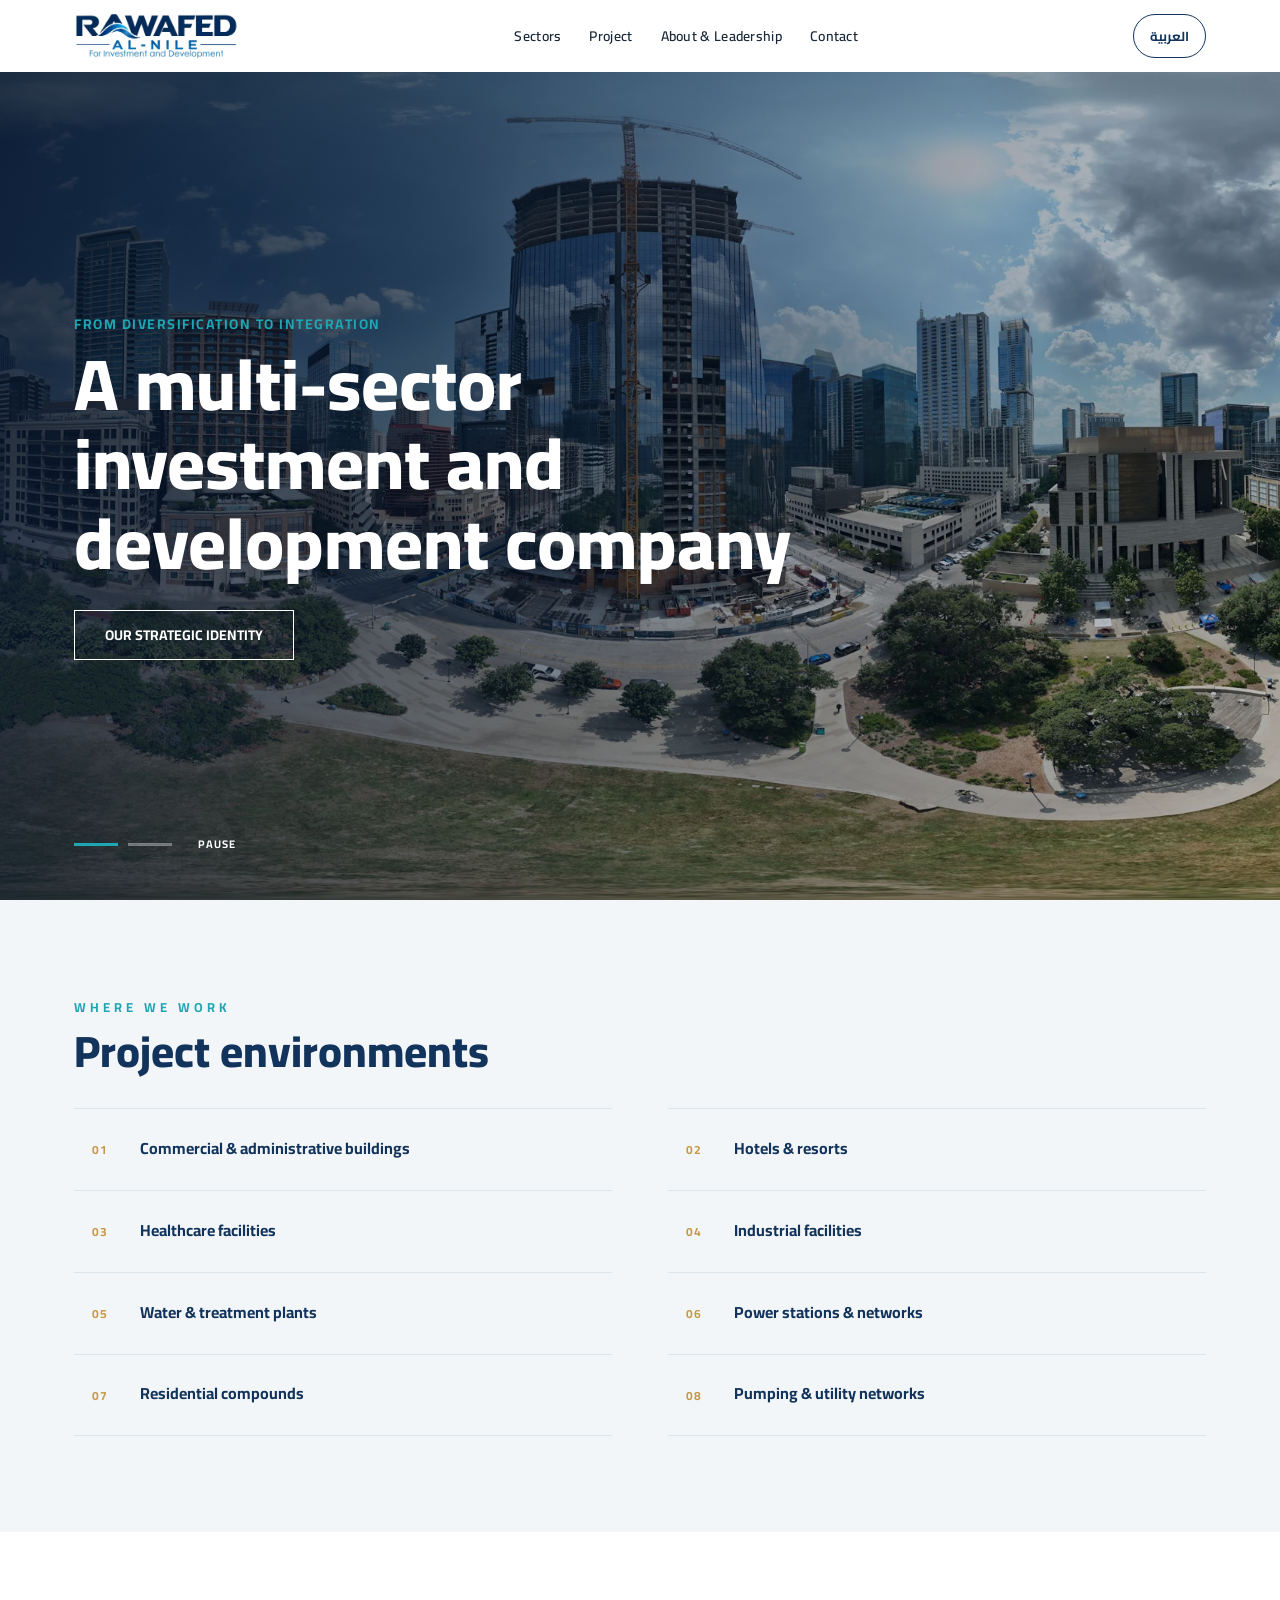
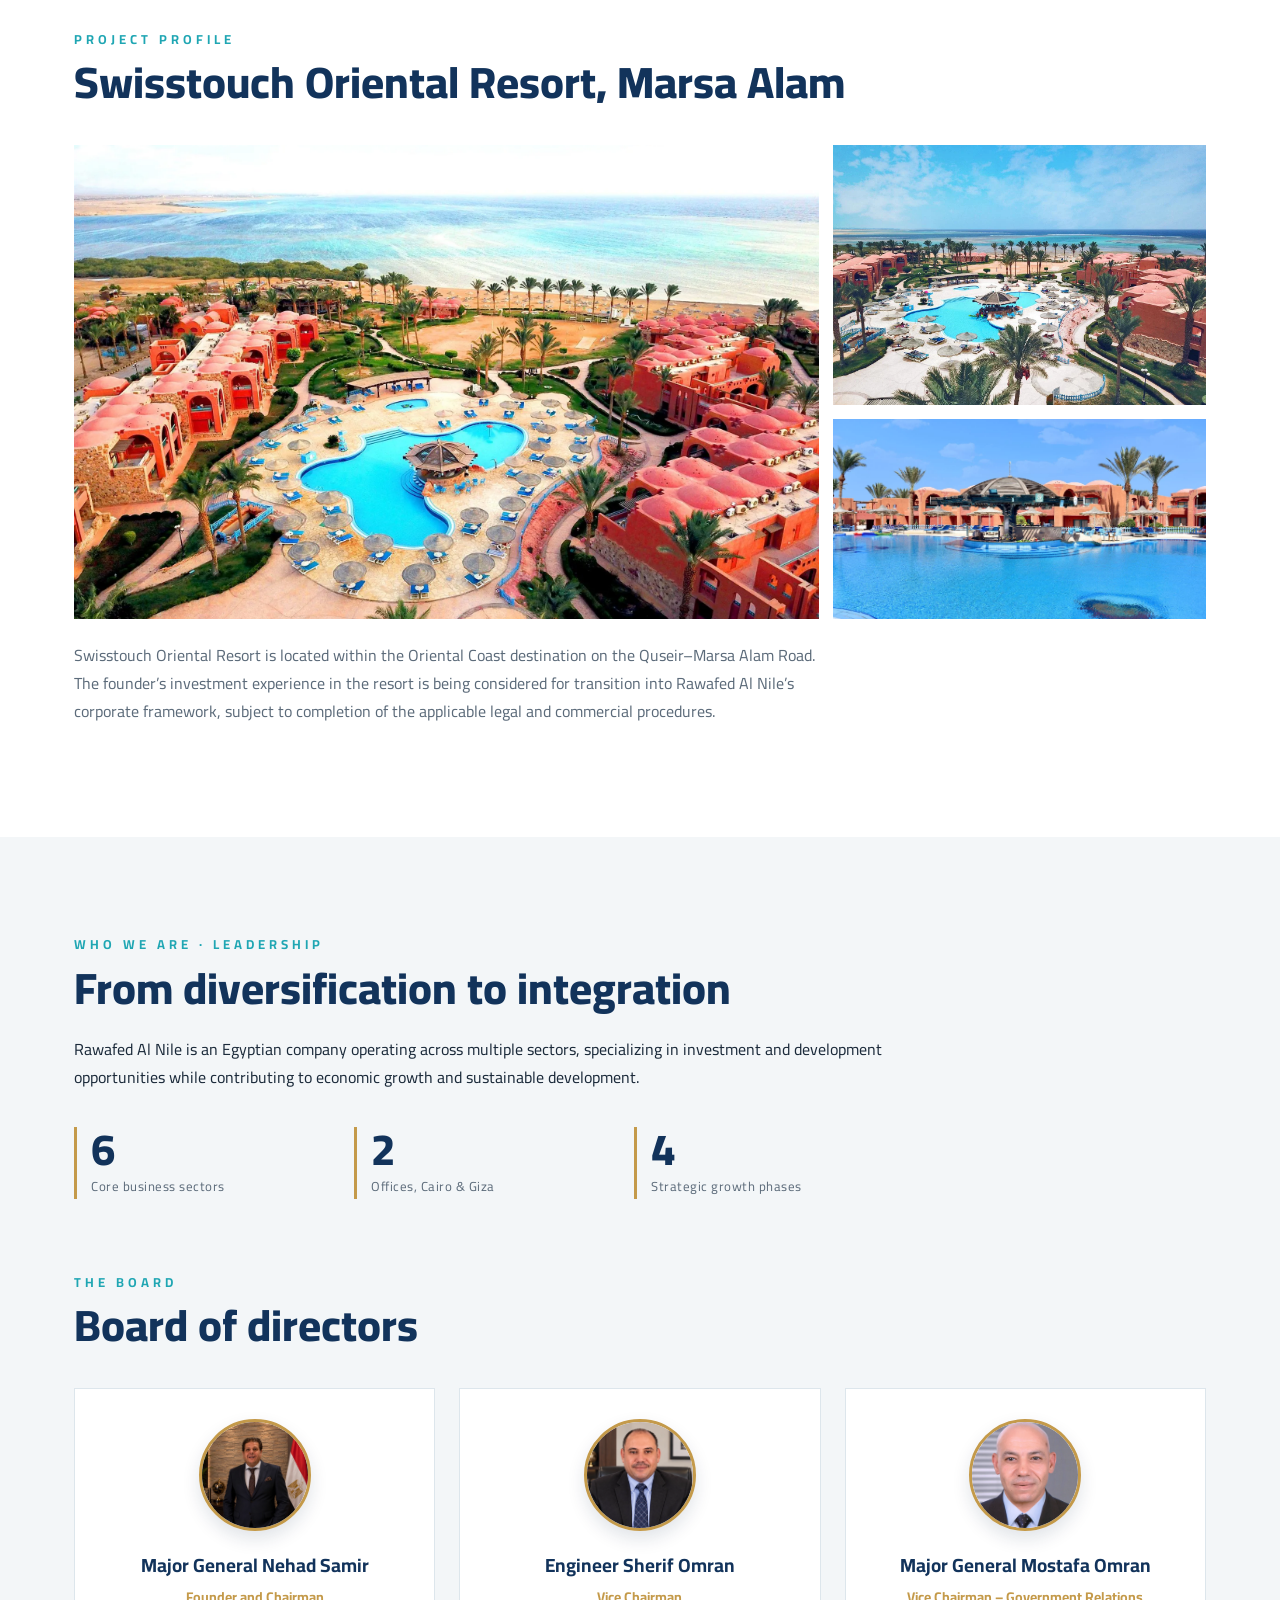
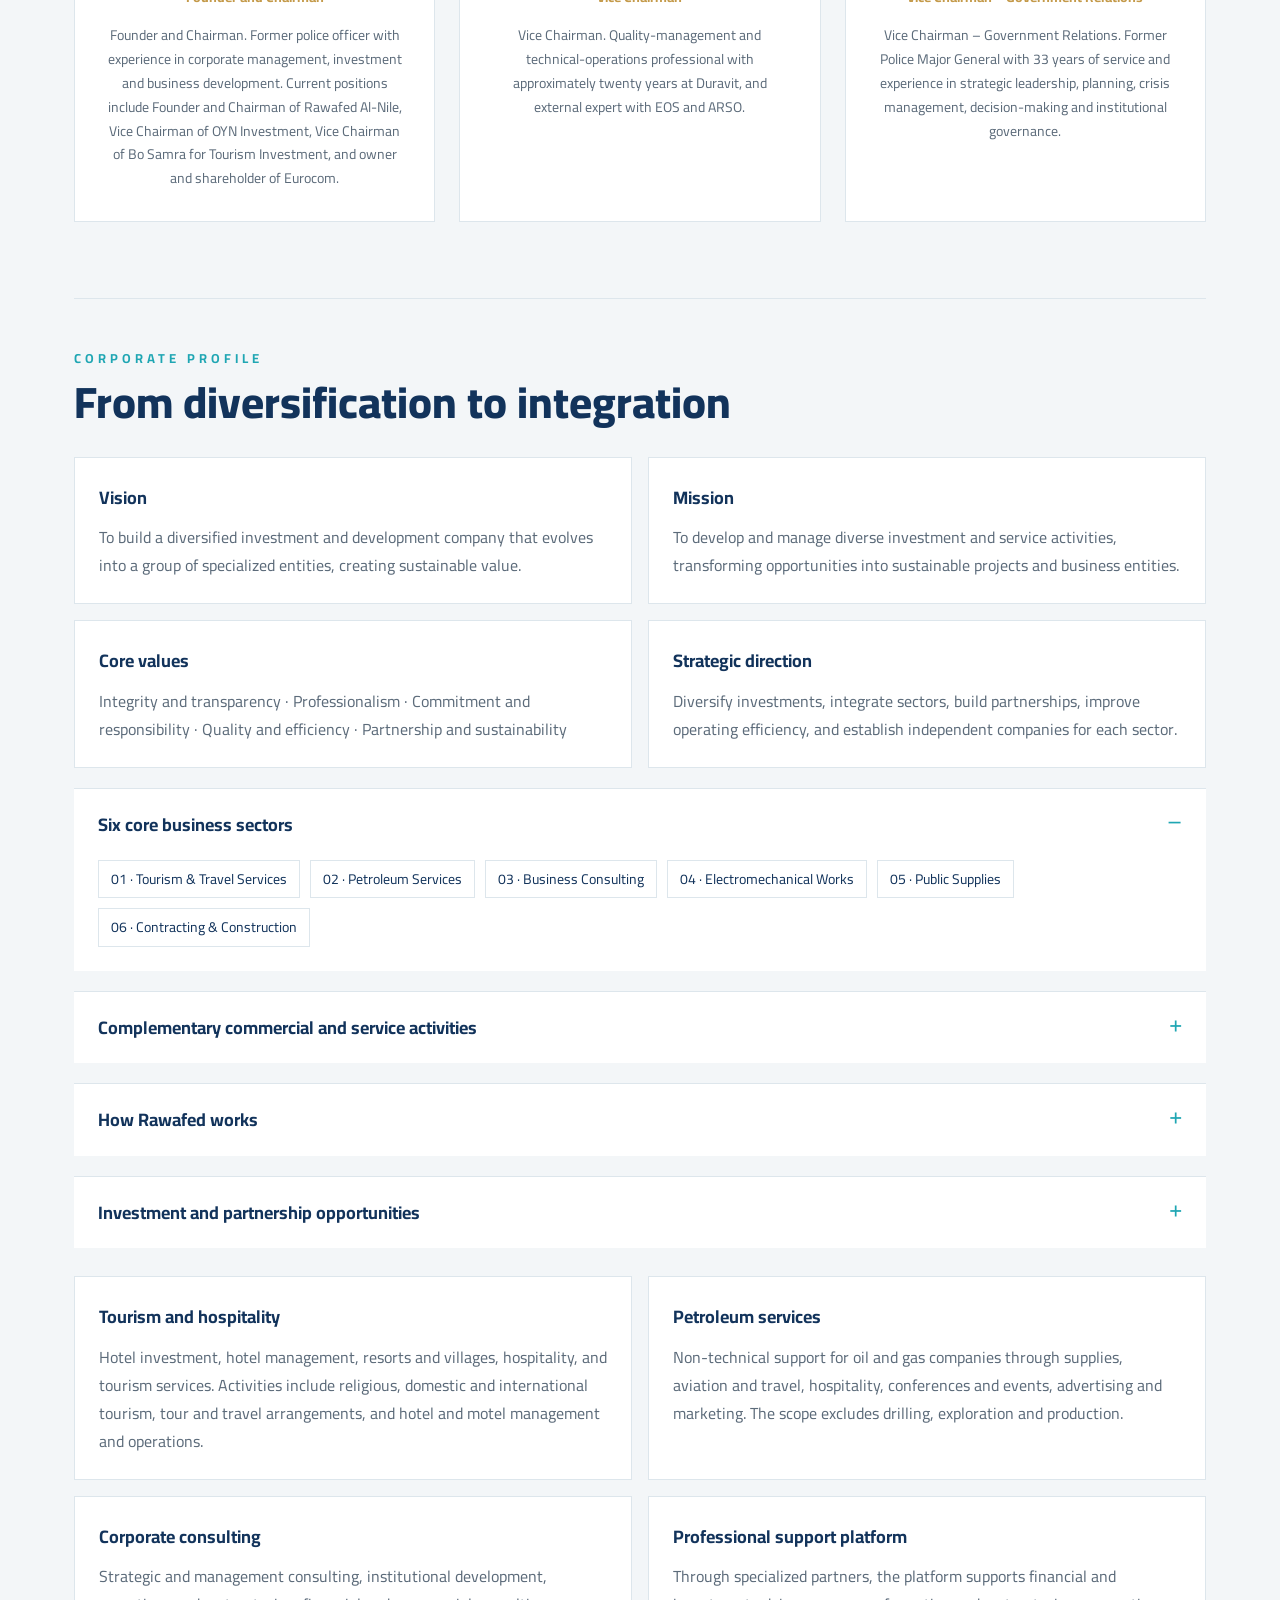
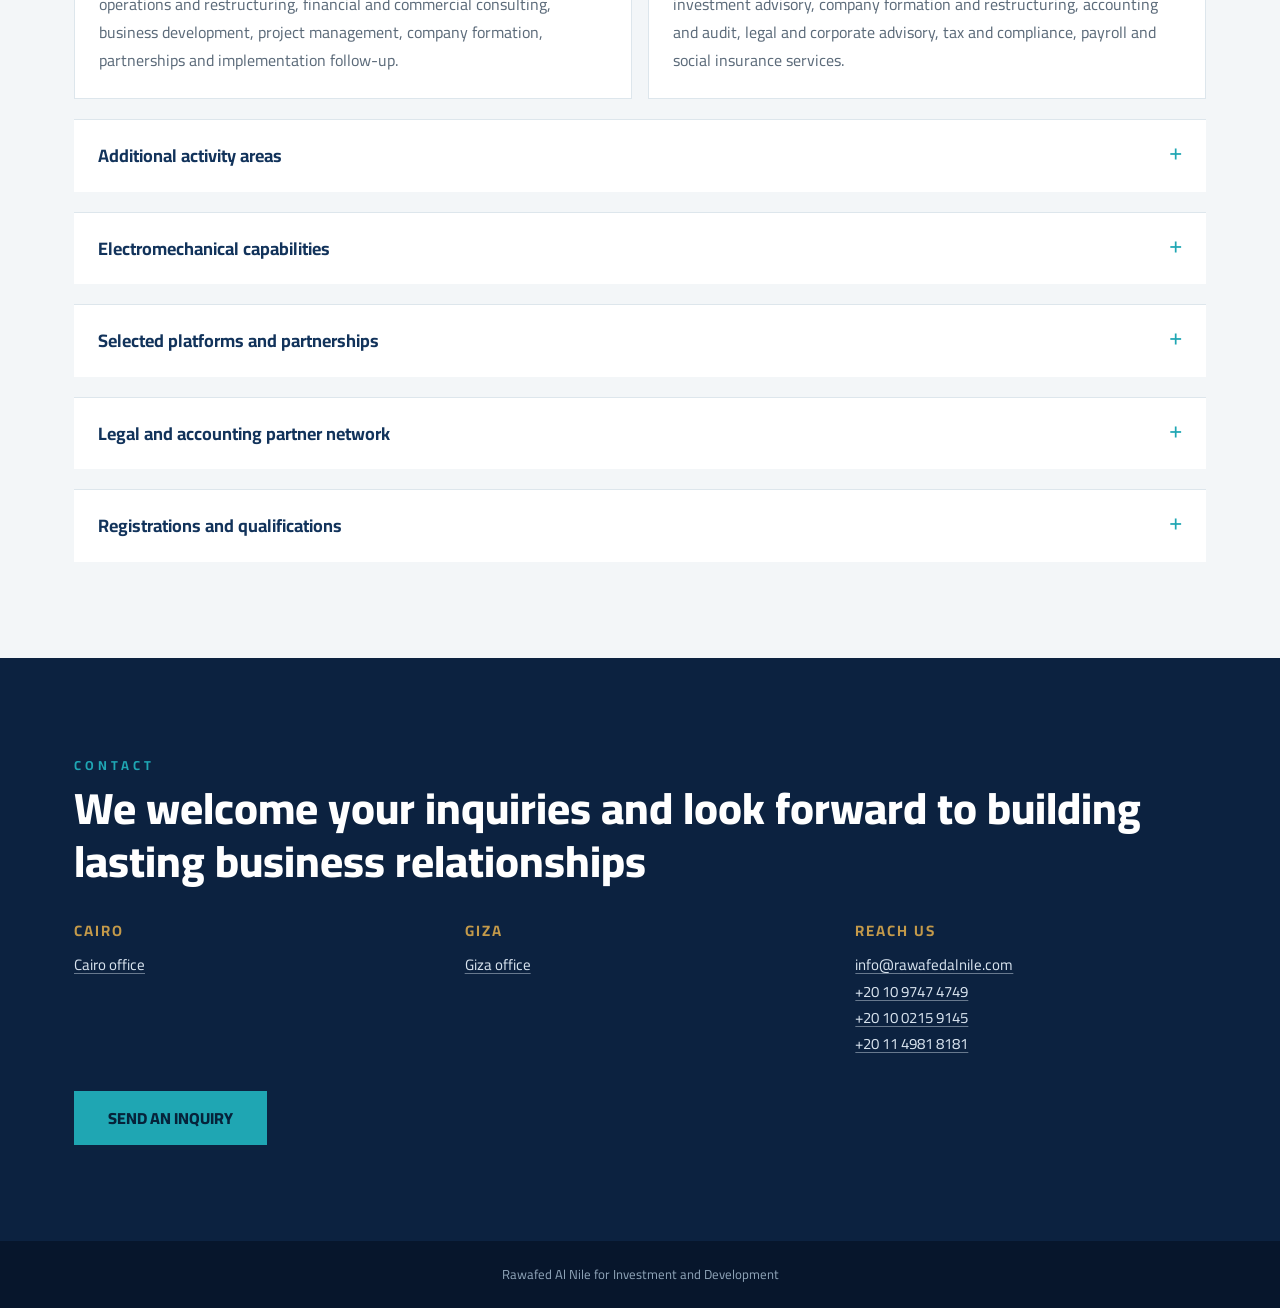
==== index.html @ 27c60788 "Expand company and leadership search aliases" ====
<!DOCTYPE html>
<html lang="en" dir="ltr">
    <head>
        <meta charset="utf-8">
        <meta name="viewport" content="width=device-width, initial-scale=1, viewport-fit=cover">
        <title>Rawafed Al Nile | روافد النيل</title>
        <link href="https://fonts.googleapis.com/css2?family=Cairo:wght@400;600;700;800&display=swap" rel="stylesheet">
        <meta name="description" content="Rawafed Al Nile for Investment and Development (روافد النيل للاستثمار والتنمية) is an Egyptian company working across tourism and travel services, petroleum services, business consulting, electromechanical works, public supplies, and contracting and construction.">
        <meta name="author" content="Rawafed Al Nile for Investment and Development">
        <meta name="keywords" content="Rawafed, Rawafid, Rawafed Al Nile, Rawafed Al-Nile, Rawafid Al Nile, Rawafed El Nile, Rawafid El Nile, Rawafedalnile, investment, development, Egypt investment, Egypt development, روافد, روافد النيل, استثمار, تطوير, استثمار وتطوير, الاستثمار والتنمية, Nehad Samir, Nihad Samir, Sherif Omran, Mostafa Omran, Mustafa Omran, نهاد سمير, نيهاد سمير, شريف عمران, مصطفى عمران, مصطفي عمران">
        <meta name="robots" content="index,follow">
        <meta name="theme-color" content="#12335b">
        <link rel="canonical" href="https://rawafedalnile.com/">
        <link rel="image_src" href="https://rawafedalnile.com/assets/rawafed-link-preview.png">
        <meta property="og:type" content="website">
        <meta property="og:site_name" content="Rawafed Al Nile">
        <meta property="og:title" content="Rawafed Al Nile for Investment and Development | روافد النيل">
        <meta property="og:description" content="Egyptian investment and development company working across tourism, petroleum services, consulting, electromechanical works, public supplies, and construction.">
        <meta property="og:url" content="https://rawafedalnile.com/">
        <meta property="og:image" content="https://rawafedalnile.com/assets/rawafed-link-preview.png">
        <meta property="og:image:url" content="https://rawafedalnile.com/assets/rawafed-link-preview.png">
        <meta property="og:image:secure_url" content="https://rawafedalnile.com/assets/rawafed-link-preview.png">
        <meta property="og:image:type" content="image/png">
        <meta property="og:image:width" content="1200">
        <meta property="og:image:height" content="630">
        <meta property="og:image:alt" content="Rawafed Al Nile for Investment and Development logo">
        <meta property="og:locale" content="en_US">
        <meta property="og:locale:alternate" content="ar_EG">
        <meta name="twitter:card" content="summary_large_image">
        <meta name="twitter:title" content="Rawafed Al Nile for Investment and Development | روافد النيل">
        <meta name="twitter:description" content="Egyptian investment and development company working across tourism, petroleum services, consulting, electromechanical works, public supplies, and construction.">
        <meta name="twitter:image" content="https://rawafedalnile.com/assets/rawafed-link-preview.png">
        <meta name="twitter:image:alt" content="Rawafed Al Nile for Investment and Development logo">
        <script type="application/ld+json">
        {
          "@context": "https://schema.org",
          "@graph": [
          {
          "@type": "Corporation",
          "@id": "https://rawafedalnile.com/#organization",
          "name": "Rawafed Al Nile for Investment and Development",
          "alternateName": ["Rawafed", "Rawafid", "Rawafed Al Nile", "Rawafed Al-Nile", "Rawafid Al Nile", "Rawafed El Nile", "Rawafid El Nile", "Rawafedalnile", "Investment and Development", "روافد", "روافد النيل", "روافد النيل للاستثمار والتنمية", "استثمار وتطوير", "الاستثمار والتنمية"],
          "description": "Egyptian investment and development company working across tourism and travel services, petroleum services, business consulting, electromechanical works, public supplies, and contracting and construction.",
          "url": "https://rawafedalnile.com/",
          "logo": "https://rawafedalnile.com/assets/rawafed-logo.webp",
          "image": "https://rawafedalnile.com/assets/rawafed-logo.webp",
          "knowsAbout": ["Tourism and travel services", "Petroleum services", "Business consulting", "Electromechanical works", "Public supplies", "Contracting and construction"],
          "founder": {"@id": "https://rawafedalnile.com/#nehad-samir"},
          "member": [
            {"@id": "https://rawafedalnile.com/#nehad-samir"},
            {"@id": "https://rawafedalnile.com/#sherif-omran"},
            {"@id": "https://rawafedalnile.com/#mostafa-omran"}
          ],
          "email": "info@rawafedalnile.com",
          "telephone": ["+20 10 9747 4749", "+20 10 0215 9145", "+20 11 4981 8181"],
          "address": {
            "@type": "PostalAddress",
            "streetAddress": "26 Abdullah bin Taher, Zone 6, Nasr City",
            "addressLocality": "Cairo",
            "addressCountry": "EG"
          },
          "areaServed": {"@type": "Country", "name": "Egypt"}
          },
          {
            "@type": "WebSite",
            "@id": "https://rawafedalnile.com/#website",
            "url": "https://rawafedalnile.com/",
            "name": "Rawafed Al Nile for Investment and Development",
            "alternateName": "روافد النيل للاستثمار والتنمية",
            "publisher": {"@id": "https://rawafedalnile.com/#organization"},
            "inLanguage": ["en", "ar"]
          },
          {
            "@type": "Person",
            "@id": "https://rawafedalnile.com/#nehad-samir",
            "name": "Major General Nehad Samir",
            "alternateName": ["Nehad Samir", "Nihad Samir", "اللواء نهاد سمير", "اللواء نيهاد", "اللواء نيهاد سمير", "نهاد سمير", "نيهاد سمير"],
            "jobTitle": "Founder and Chairman",
            "worksFor": {"@id": "https://rawafedalnile.com/#organization"},
            "image": "https://rawafedalnile.com/assets/board-nehad.webp"
          },
          {
            "@type": "Person",
            "@id": "https://rawafedalnile.com/#sherif-omran",
            "name": "Engineer Sherif Omran",
            "alternateName": ["Sherif Omran", "المهندس شريف", "المهندس شريف عمران", "شريف عمران", "المهنس شريف"],
            "jobTitle": "Vice Chairman",
            "worksFor": {"@id": "https://rawafedalnile.com/#organization"},
            "image": "https://rawafedalnile.com/assets/board-sherif.webp"
          },
          {
            "@type": "Person",
            "@id": "https://rawafedalnile.com/#mostafa-omran",
            "name": "Major General Mostafa Omran",
            "alternateName": ["Mostafa Omran", "Mustafa Omran", "اللواء مصطفى", "اللواء مصطفى عمران", "اللواء مصطفي", "اللواء مصطفي عمران", "مصطفى عمران", "مصطفي عمران"],
            "jobTitle": "Vice Chairman – Government Relations",
            "worksFor": {"@id": "https://rawafedalnile.com/#organization"},
            "image": "https://rawafedalnile.com/assets/board-mostafa.webp"
          }
          ]
        }
        </script>
        
        <link rel="stylesheet" href="css/styles.css">
    </head>
    <body>
        <a class="skip-link" href="#main-content">
            <span class="en">Skip to content</span><span class="ar">انتقل إلى المحتوى</span>
        </a>
        <header id="h">
            <div class="wrap nav">
                <a href="#top" aria-label="Rawafed Al Nile home">
                    <img src="assets/rawafed-logo.webp" alt="Rawafed Al Nile">
                </a>
            <nav id="site-nav" aria-label="Primary navigation">
            <a href="#sectors"><span class="en">Sectors</span>
                <span class="ar">القطاعات</span></a>
                <a href="#project">
                    <span class="en">Project</span><span class="ar">المشروع</span></a><a href="#leadership"><span class="en">About &amp; Leadership</span><span class="ar">من نحن والقيادة</span></a><a href="#contact"><span class="en">Contact</span><span class="ar">تواصل</span></a></nav>
<button class="menu" id="menu" type="button" aria-controls="site-nav" aria-expanded="false">
    
    <span class="en">Menu</span><span class="ar">قائمة</span></button>
<button class="lang" id="lang" type="button">العربية</button>
</div>
</header>

<main id="main-content">
<div class="hero" id="top">
<div class="sl on hero-photo"><div class="wrap"><div class="k"><span class="en">FROM DIVERSIFICATION TO INTEGRATION</span><span class="ar">من التنوع إلى التكامل</span></div><h1><span class="en">A multi-sector investment and development company</span><span class="ar">شركة متعددة القطاعات للاستثمار والتنمية</span></h1><a class="go" href="#leadership"><span class="en">OUR STRATEGIC IDENTITY</span><span class="ar">هويتنا الاستراتيجية</span></a></div></div>
<div class="sl hero-aerial"><div class="wrap"><div class="k"><span class="en">INVESTMENT &amp; PARTNERSHIPS</span><span class="ar">الاستثمار والشراكات</span></div><h2><span class="en">Building value through investment and partnerships</span><span class="ar">نبني القيمة من خلال الاستثمار والشراكات</span></h2><a class="go" href="#sectors"><span class="en">VIEW OUR SECTORS</span><span class="ar">استعرض قطاعاتنا</span></a></div></div>
<div class="dots"><div class="wrap"><button class="on" type="button" aria-label="Show first hero slide"></button><button type="button" aria-label="Show second hero slide"></button><button class="carousel-toggle" type="button" aria-pressed="false"><span class="en">Pause</span><span class="ar">إيقاف مؤقت</span></button></div></div></div>

<section id="sectors" class="alt"><div class="wrap">
<div class="eye"><span class="en">WHERE WE WORK</span><span class="ar">مجالات عملنا</span></div>
<h2><span class="en">Project environments</span><span class="ar">بيئات المشروعات</span></h2>
<div class="tiles">
<div class="t"><span data-sector="01"><span class="en">Commercial &amp; administrative buildings</span><span class="ar">المباني الإدارية والتجارية</span></span></div>
<div class="t"><span data-sector="02"><span class="en">Hotels &amp; resorts</span><span class="ar">الفنادق والمنتجعات</span></span></div>
<div class="t"><span data-sector="03"><span class="en">Healthcare facilities</span><span class="ar">المنشآت الصحية</span></span></div>
<div class="t"><span data-sector="04"><span class="en">Industrial facilities</span><span class="ar">المنشآت الصناعية</span></span></div>
<div class="t"><span data-sector="05"><span class="en">Water &amp; treatment plants</span><span class="ar">محطات المياه والمعالجة</span></span></div>
<div class="t"><span data-sector="06"><span class="en">Power stations &amp; networks</span><span class="ar">محطات وشبكات الكهرباء</span></span></div>
<div class="t"><span data-sector="07"><span class="en">Residential compounds</span><span class="ar">المجمعات السكنية</span></span></div>
<div class="t"><span data-sector="08"><span class="en">Pumping &amp; utility networks</span><span class="ar">شبكات الضخ والمرافق</span></span></div></div>
</div></section>

<section id="project"><div class="wrap">
<div class="eye"><span class="en">PROJECT PROFILE</span><span class="ar">ملف مشروع</span></div>
<h2><span class="en">Swisstouch Oriental Resort, Marsa Alam</span><span class="ar">منتجع سويس تاتش أورينتال، مرسى علم</span></h2>
<div class="feat"><div class="a"><img src="assets/swisstouch/swisstouch-aerial.webp" alt="Aerial view of Swisstouch Oriental Resort with pools, gardens and Red Sea coastline" loading="lazy" decoding="async"></div><div><img src="assets/swisstouch/swisstouch-pool.webp" alt="Pool area at Swisstouch Oriental Resort surrounded by palms and resort buildings" loading="lazy" decoding="async"></div><div><img src="assets/swisstouch/swisstouch-clean.webp" alt="Swisstouch Oriental Resort pool and oriental-style buildings" loading="lazy" decoding="async"></div></div>
<p class="cap"><span class="en">Swisstouch Oriental Resort is located within the Oriental Coast destination on the Quseir–Marsa Alam Road. The founder’s investment experience in the resort is being considered for transition into Rawafed Al Nile’s corporate framework, subject to completion of the applicable legal and commercial procedures.</span><span class="ar">يقع منتجع سويس تاتش أورينتال ضمن وجهة أورينتال كوست على طريق القصير – مرسى علم. ويجري النظر في نقل خبرة المؤسس الاستثمارية في المنتجع إلى الإطار المؤسسي لروافد النيل، مع استكمال الإجراءات القانونية والتجارية المعمول بها.</span></p></div></section>

<section id="leadership" class="alt"><div class="wrap">
<div class="leadership-intro"><div class="eye"><span class="en">WHO WE ARE · LEADERSHIP</span><span class="ar">من نحن · القيادة</span></div>
<h2><span class="en">From diversification to integration</span><span class="ar">من التنوع إلى التكامل</span></h2>
<p><span class="en">Rawafed Al Nile is an Egyptian company operating across multiple sectors, specializing in investment and development opportunities while contributing to economic growth and sustainable development.</span><span class="ar">روافد النيل شركة مصرية تعمل في قطاعات متعددة وتتخصص في فرص الاستثمار والتنمية، مع الإسهام في النمو الاقتصادي والتنمية المستدامة.</span></p>
<div class="stats"><div><b>6</b><span class="en">Core business sectors</span><span class="ar">قطاعات أعمال أساسية</span></div><div><b>2</b><span class="en">Offices, Cairo &amp; Giza</span><span class="ar">مكتبان: القاهرة والجيزة</span></div><div><b>4</b><span class="en">Strategic growth phases</span><span class="ar">مراحل نمو استراتيجية</span></div></div></div>
<div class="leadership-board"><div class="eye"><span class="en">THE BOARD</span><span class="ar">مجلس الإدارة</span></div>
<h2><span class="en">Board of directors</span><span class="ar">مجلس الإدارة</span></h2>
<div class="lead3">
<div class="pp"><img class="board-photo" src="assets/board-nehad.webp" alt="Major General Nehad Samir" loading="lazy" decoding="async"><h3><span class="en">Major General Nehad Samir</span><span class="ar">اللواء نهاد سمير</span></h3><em><span class="en">Founder and Chairman</span><span class="ar">المؤسس ورئيس مجلس الإدارة</span></em></div>
<div class="pp"><img class="board-photo" src="assets/board-sherif.webp" alt="Engineer Sherif Omran" loading="lazy" decoding="async"><h3><span class="en">Engineer Sherif Omran</span><span class="ar">المهندس شريف عمران</span></h3><em><span class="en">Vice Chairman</span><span class="ar">نائب رئيس مجلس الإدارة</span></em></div>
<div class="pp"><img class="board-photo" src="assets/board-mostafa.webp" alt="Major General Mostafa Omran" loading="lazy" decoding="async"><h3><span class="en">Major General Mostafa Omran</span><span class="ar">اللواء مصطفى عمران</span></h3><em><span class="en">Vice Chairman – Government Relations</span><span class="ar">نائب رئيس مجلس الإدارة – العلاقات الحكومية</span></em></div></div></div>

<div class="profile-details">
<div class="eye"><span class="en">CORPORATE PROFILE</span><span class="ar">الملف المؤسسي</span></div>
<h2><span class="en">From diversification to integration</span><span class="ar">من التنوع إلى التكامل</span></h2>
<div class="detail-grid">
<article class="detail-card"><h3><span class="en">Vision</span><span class="ar">الرؤية</span></h3><p><span class="en">To build a diversified investment and development company that evolves into a group of specialized entities, creating sustainable value.</span><span class="ar">بناء شركة متنوعة للاستثمار والتنمية تتطور إلى مجموعة من الكيانات المتخصصة وتخلق قيمة مستدامة.</span></p></article>
<article class="detail-card"><h3><span class="en">Mission</span><span class="ar">الرسالة</span></h3><p><span class="en">To develop and manage diverse investment and service activities, transforming opportunities into sustainable projects and business entities.</span><span class="ar">تطوير وإدارة أنشطة استثمارية وخدمية متنوعة وتحويل الفرص إلى مشروعات وكيانات أعمال مستدامة.</span></p></article>
<article class="detail-card"><h3><span class="en">Core values</span><span class="ar">القيم الأساسية</span></h3><p><span class="en">Integrity and transparency · Professionalism · Commitment and responsibility · Quality and efficiency · Partnership and sustainability</span><span class="ar">النزاهة والشفافية · المهنية · الالتزام والمسؤولية · الجودة والكفاءة · الشراكة والاستدامة</span></p></article>
<article class="detail-card"><h3><span class="en">Strategic direction</span><span class="ar">التوجه الاستراتيجي</span></h3><p><span class="en">Diversify investments, integrate sectors, build partnerships, improve operating efficiency, and establish independent companies for each sector.</span><span class="ar">تنويع الاستثمارات، وتكامل القطاعات، وبناء الشراكات، وتحسين الكفاءة التشغيلية، وإنشاء شركات مستقلة لكل قطاع.</span></p></article>
</div>

<div class="profile-block"><h3><span class="en">Six core business sectors</span><span class="ar">قطاعات الأعمال الستة</span></h3><div class="profile-list"><span>01 · Tourism &amp; Travel Services</span><span>02 · Petroleum Services</span><span>03 · Business Consulting</span><span>04 · Electromechanical Works</span><span>05 · Public Supplies</span><span>06 · Contracting &amp; Construction</span></div></div>
<div class="profile-block"><h3><span class="en">Complementary commercial and service activities</span><span class="ar">الأنشطة التجارية والخدمية المكملة</span></h3><div class="profile-list"><span>Import &amp; export</span><span>Commercial agencies</span><span>General trade and distribution</span><span>Foodstuff trading</span><span>Restaurant management and operation</span><span>Tourism services and activities</span><span>Hotels and resorts</span><span>Exhibitions and event organization</span><span>Landscaping and green-area maintenance</span><span>Water and wastewater networks</span><span>Water desalination, lifting and treatment</span></div></div>
<div class="profile-block"><h3><span class="en">How Rawafed works</span><span class="ar">كيف تعمل روافد</span></h3><p><span class="en">Rawafed works through specialized companies, strategic partners, and service providers to develop opportunities and coordinate delivery. The operating framework moves from opportunity assessment and project development to specialized companies, partners and service providers, with governance and performance oversight.</span><span class="ar">تعمل روافد من خلال شركات متخصصة وشركاء استراتيجيين ومقدمي خدمات لتطوير الفرص وتنسيق التنفيذ، بدءًا من تقييم الفرص وتطوير المشروعات وصولًا إلى الحوكمة ومتابعة الأداء.</span></p></div>
<div class="profile-block"><h3><span class="en">Investment and partnership opportunities</span><span class="ar">فرص الاستثمار والشراكات</span></h3><div class="profile-list"><span>Investment and development</span><span>Strategic partnerships</span><span>Joint ventures</span><span>Expansion and institutional networks</span></div></div>

<div class="detail-grid">
<article class="detail-card"><h3><span class="en">Tourism and hospitality</span><span class="ar">السياحة والضيافة</span></h3><p><span class="en">Hotel investment, hotel management, resorts and villages, hospitality, and tourism services. Activities include religious, domestic and international tourism, tour and travel arrangements, and hotel and motel management and operations.</span><span class="ar">الاستثمار الفندقي وإدارة الفنادق والمنتجعات والقرى والضيافة والخدمات السياحية، بما يشمل السياحة الدينية والمحلية والدولية وترتيب الرحلات وإدارة وتشغيل الفنادق.</span></p></article>
<article class="detail-card"><h3><span class="en">Petroleum services</span><span class="ar">الخدمات البترولية</span></h3><p><span class="en">Non-technical support for oil and gas companies through supplies, aviation and travel, hospitality, conferences and events, advertising and marketing. The scope excludes drilling, exploration and production.</span><span class="ar">خدمات دعم غير فنية لشركات النفط والغاز من خلال التوريدات والطيران والسفر والضيافة والمؤتمرات والفعاليات والإعلان والتسويق، مع استبعاد الحفر والاستكشاف والإنتاج.</span></p></article>
<article class="detail-card"><h3><span class="en">Corporate consulting</span><span class="ar">الاستشارات المؤسسية</span></h3><p><span class="en">Strategic and management consulting, institutional development, operations and restructuring, financial and commercial consulting, business development, project management, company formation, partnerships and implementation follow-up.</span><span class="ar">الاستشارات الاستراتيجية والإدارية، وتطوير المؤسسات والتشغيل وإعادة الهيكلة، والاستشارات المالية والتجارية وتطوير الأعمال وإدارة المشروعات وتأسيس الشركات والشراكات ومتابعة التنفيذ.</span></p></article>
<article class="detail-card"><h3><span class="en">Professional support platform</span><span class="ar">منصة الدعم المهني</span></h3><p><span class="en">Through specialized partners, the platform supports financial and investment advisory, company formation and restructuring, accounting and audit, legal and corporate advisory, tax and compliance, payroll and social insurance services.</span><span class="ar">من خلال شركاء متخصصين، تدعم المنصة الاستشارات المالية والاستثمارية وتأسيس الشركات وإعادة الهيكلة والمحاسبة والمراجعة والخدمات القانونية والضريبية والرواتب والتأمينات الاجتماعية.</span></p></article>
</div>

<div class="profile-block"><h3><span class="en">Additional activity areas</span><span class="ar">مجالات النشاط الإضافية</span></h3><div class="profile-list"><span>General contracting and construction</span><span>Import, export and commercial agencies</span><span>Construction materials and project supplies</span><span>Landscaping and environmental development</span><span>Foodstuff trading and supply</span><span>Advertising, publicity and marketing</span><span>Exhibitions, conferences and events</span><span>Business and investment partnerships</span></div></div>
<div class="profile-block"><h3><span class="en">Electromechanical capabilities</span><span class="ar">القدرات الكهروميكانيكية</span></h3><p><span class="en">The integrated delivery model connects engineering design, procurement, installation, testing, commissioning, operation and maintenance. Capabilities include electrical power and distribution, generation and backup power, HVAC and ventilation, mechanical systems, automation and BMS, fire fighting and plumbing, testing and commissioning. The experience foundation is documented in the Power Tek profile since 1997.</span><span class="ar">يربط نموذج التنفيذ المتكامل بين التصميم الهندسي والتوريد والتركيب والاختبار والتشغيل والصيانة، ويشمل الطاقة والتوزيع والتوليد والطاقة الاحتياطية والتكييف والأنظمة الميكانيكية والأتمتة ومكافحة الحريق والسباكة. وتعود قاعدة الخبرة الموثقة في ملف باور تك إلى عام 1997.</span></p></div>
<div class="profile-block"><h3><span class="en">Selected platforms and partnerships</span><span class="ar">منصات وشراكات مختارة</span></h3><div class="profile-list"><span>Power Tek – electro-mechanical experience foundation since 1997</span><span>Swisstouch Oriental Resort – founder’s tourism investment experience</span><span>Bo Samra – tourism and aviation investment entity under formation</span><span>Q Company – alliance partner affiliated with Abu Samra Group for Tourism</span><span>Overseas W – Saudi partner for Hajj and Umrah service coordination</span><span>Mawaraa Al-Bihar – Saudi company identified in the cooperation framework</span><span>Sultan bin Bandar Al-Otaibi – founder and owner identified in the partner profile</span></div></div>
<div class="profile-block"><h3><span class="en">Legal and accounting partner network</span><span class="ar">شبكة الشركاء القانونيين والمحاسبيين</span></h3><div class="profile-list"><span>Dr. Mohamed Zaki – Zaki &amp; Partners, Attorneys &amp; Legal Consultants</span><span>Nader Kamal Gaafar – Nader Gaafar Law Firm</span><span>Sameh El-Mokaddem – Executive Legal Counsel</span><span>Dr. Mohamed Darwish Abu Qarn – Accounting and Tax Advisory Partner</span><span>Al-Mostasharon – accounting, financial, tax and administrative solutions</span></div></div>
<div class="profile-block"><h3><span class="en">Registrations and qualifications</span><span class="ar">التسجيلات والتأهيلات</span></h3><div class="profile-list"><span>Membership of the Egyptian Federation for Construction &amp; Building Contractors</span><span>Fifth Category engineering classification for electro-mechanical and electronic works</span><span>Official security clearances and permits, including Military Security Clearance</span><span>Registered in the Exporters Register</span><span>Importer Card application and procedures currently underway</span></div></div>
</div></div></section>

<section id="contact" class="contact"><div class="wrap">
<div class="eye"><span class="en">CONTACT</span><span class="ar">تواصل معنا</span></div>
<h2><span class="en">We welcome your inquiries and look forward to building lasting business relationships</span><span class="ar">نرحب باستفساراتكم ونتطلع إلى بناء علاقات عمل مستدامة</span></h2>
<div class="cg">
<div><h3><span class="en">CAIRO</span><span class="ar">القاهرة</span></h3><p><a class="contact-link" href="https://www.google.com/maps/search/?api=1&amp;query=26+Abdullah+bin+Taher+Zone+6+Nasr+City+Cairo" target="_blank" rel="noopener"><span class="en">Cairo office</span><span class="ar">مكتب القاهرة</span></a></p></div>
<div><h3><span class="en">GIZA</span><span class="ar">الجيزة</span></h3><p><a class="contact-link" href="https://www.google.com/maps/search/?api=1&amp;query=Al-Majd+Mall+4th+Floor+6th+of+October+City+Giza" target="_blank" rel="noopener"><span class="en">Giza office</span><span class="ar">مكتب الجيزة</span></a></p></div>
<div><h3><span class="en">REACH US</span><span class="ar">للتواصل</span></h3><p dir="ltr" style="text-align:start"><a class="contact-link" href="mailto:info@rawafedalnile.com">info@rawafedalnile.com</a><br><a class="contact-link" href="tel:+201097474749">+20 10 9747 4749</a><br><a class="contact-link" href="tel:+201002159145">+20 10 0215 9145</a><br><a class="contact-link" href="tel:+201149818181">+20 11 4981 8181</a></p></div></div>
<a class="btn" href="https://mail.google.com/mail/?view=cm&amp;fs=1&amp;to=info%40rawafedalnile.com&amp;su=Business%20inquiry%20-%20Rawafed%20Al%20Nile" target="_blank" rel="noopener"><span class="en">SEND AN INQUIRY</span><span class="ar">أرسل استفسارًا</span></a></div></section>
</main>
<footer><span class="en">Rawafed Al Nile for Investment and Development</span><span class="ar">روافد النيل للاستثمار والتنمية</span></footer>
<script src="content/site-content.js" defer></script><script src="js/site.js" defer></script></body></html>
---- css/styles.css ----
:root{--navy:#12335b;--ink:#0c2240;--teal:#1fa6b3;--gold:#c49a4a;--bg:#fff;--alt:#f3f6f8;--tx:#1b2a3a;--mut:#5c6b7a;--line:#dde6ec;box-sizing:border-box;padding-top:env(safe-area-inset-top,0px);padding-bottom:env(safe-area-inset-bottom,0px)}
*{box-sizing:border-box}html{scroll-behavior:smooth;scroll-padding-top:76px}
body{margin:0;font-family:Cairo,"Segoe UI",Tahoma,Arial,sans-serif;color:var(--tx);background:var(--bg);line-height:1.75}
html[lang=ar] .en,html[lang=en] .ar{display:none!important}
a{color:inherit;text-decoration:none}img{display:block;max-width:100%}
.wrap{max-width:1180px;margin:auto;padding:0 24px}
body::before{content:"";position:fixed;inset:0 0 auto;height:env(safe-area-inset-top,0px);background:#fff;z-index:50}
.skip-link{position:fixed;top:12px;inset-inline-start:16px;z-index:60;transform:translateY(-180%);background:var(--navy);color:#fff;padding:10px 16px;border-radius:4px;font-weight:700;transition:transform .2s ease}.skip-link:focus{transform:translateY(0);outline:3px solid var(--gold);outline-offset:3px}
header{position:fixed;inset:env(safe-area-inset-top,0px) 0 auto;z-index:40;background:#fff;transition:box-shadow .3s}
header.s{box-shadow:0 2px 18px rgba(12,34,64,.12)}
.nav{display:flex;align-items:center;justify-content:space-between;height:72px;gap:20px}
.nav img{height:46px;width:auto}
nav{display:flex;gap:28px;font-weight:600;font-size:14px;letter-spacing:.3px}
nav a{position:relative;padding:8px 0}nav a::after{content:"";position:absolute;inset:auto 0 0;height:2px;background:var(--teal);transform:scaleX(0);transition:transform .25s ease}nav a:hover::after,nav a:focus-visible::after{transform:scaleX(1)}
.lang{min-height:44px;border:1.5px solid var(--navy);background:none;color:var(--navy);font:700 13px Cairo,sans-serif;padding:6px 16px;border-radius:30px;cursor:pointer}
.menu{display:none;min-height:44px;border:1.5px solid var(--navy);background:none;color:var(--navy);font:700 13px Cairo,sans-serif;padding:6px 16px;border-radius:30px;cursor:pointer}
.lang:hover,.menu:hover{background:var(--navy);color:#fff}
button:focus-visible,a:focus-visible{outline:3px solid var(--gold);outline-offset:4px}
.hero{position:relative;height:100svh;min-height:560px;color:#fff;overflow:hidden;background:var(--ink)}
.sl{position:absolute;inset:0;opacity:0;transition:opacity 1.2s;background-size:cover;background-position:center}
.hero-photo{background-image:url('../assets/development-hero.webp')}.hero-aerial{background-image:url('../assets/development-hero.webp');background-position:center 38%}
.sl.on{opacity:1}.sl::before{content:"";position:absolute;inset:0;background:linear-gradient(100deg,rgba(7,22,44,.88),rgba(7,22,44,.45) 60%,rgba(7,22,44,.2))}
.sl .wrap{position:relative;height:100%;display:flex;flex-direction:column;justify-content:center;padding-top:72px}
.k{letter-spacing:1.5px;font-weight:700;color:var(--teal);font-size:14px}
.sl h1,.sl h2{font-size:clamp(34px,6vw,72px);line-height:1.1;margin:8px 0 28px;max-width:760px;font-weight:800;color:#fff}
.go{align-self:flex-start;min-height:44px;display:inline-flex;align-items:center;border:1.5px solid #fff;padding:12px 30px;font-weight:700;font-size:14px;transition:background .25s ease,color .25s ease}.go:hover{background:#fff;color:var(--ink)}
.dots{position:absolute;bottom:34px;inset-inline-start:0;width:100%;z-index:3}.dots .wrap{display:flex;gap:10px}
.dots button{width:44px;height:44px;padding:0;border:0;background:transparent;cursor:pointer;position:relative}.dots button::after{content:"";position:absolute;inset:21px 0 auto;height:3px;background:rgba(255,255,255,.35)}.dots button.on::after{background:var(--teal)}.dots .carousel-toggle{width:auto;height:auto;min-height:44px;margin-inline-start:8px;padding-inline:8px;color:#fff;font:700 11px Cairo,sans-serif;letter-spacing:.08em;text-transform:uppercase}.dots .carousel-toggle::after{display:none}.dots button:focus-visible{outline:2px solid #fff;outline-offset:4px}
section{padding:96px 0}.alt{background:var(--alt)}
.eye{color:var(--teal);font-weight:700;letter-spacing:4px;font-size:13px}
h2{font-size:clamp(28px,3.6vw,44px);line-height:1.2;margin:6px 0 20px;color:var(--navy);font-weight:800}
.split{display:grid;grid-template-columns:1.1fr .9fr;gap:64px;align-items:center}
.split p{color:var(--mut);font-size:17px;max-width:560px}
.ph{width:100%;height:100%;min-height:420px;object-fit:cover;border-radius:2px;box-shadow:0 24px 50px -24px rgba(12,34,64,.5)}
.stats{display:grid;grid-template-columns:repeat(3,1fr);gap:20px;margin-top:36px}
.stats b{display:block;font-size:44px;line-height:1;color:var(--navy);font-weight:800}.stats span{font-size:13px;color:var(--mut);letter-spacing:.5px}
.stats div{border-inline-start:3px solid var(--gold);padding-inline-start:14px}
.tiles{display:grid;grid-template-columns:repeat(2,1fr);column-gap:56px;margin-top:30px}
.t{position:relative;min-height:82px;display:flex;align-items:center;border-top:1px solid var(--line);transition:border-color .2s ease}
.t:last-child,.t:nth-last-child(2){border-bottom:1px solid var(--line)}
.t::after{content:"";position:absolute;inset-inline-start:0;width:4px;height:24px;background:var(--teal);opacity:0;transition:opacity .2s ease}
.t:hover{border-color:var(--teal)}.t:hover::after{opacity:1}
.t > span::before{content:attr(data-sector);display:inline-block;min-width:34px;margin-inline-end:14px;color:var(--gold);font:700 12px Cairo,sans-serif;letter-spacing:1px;vertical-align:middle}
.t > span{display:block;width:100%;padding:18px 18px;color:var(--navy);font-weight:700;font-size:16px;line-height:1.45}
.chips{display:flex;flex-wrap:wrap;gap:10px;margin-top:28px}
.chips span{border:1px solid var(--line);background:#fff;padding:6px 16px;border-radius:30px;font-size:14px;font-weight:600;color:var(--navy)}
.feat{display:grid;grid-template-columns:2fr 1fr;grid-template-rows:260px 200px;gap:14px;margin-top:36px}.feat>div{overflow:hidden;background:var(--ink)}.feat img{width:100%;height:100%;object-fit:cover;transition:transform .5s ease}.feat>div:hover img{transform:scale(1.03)}
.feat .a{grid-row:span 2}
.pl{background:repeating-linear-gradient(45deg,#e3eaef,#e3eaef 14px,#ecf1f4 14px,#ecf1f4 28px);display:grid;place-items:center;text-align:center;color:#7a8b9b;font:700 12px Cairo,sans-serif;letter-spacing:2px;text-transform:uppercase;padding:12px}
.pl::after{content:attr(data-l)}.pl.dk{background:repeating-linear-gradient(45deg,#1a3a63,#1a3a63 14px,#1e4270 14px,#1e4270 28px);color:#8fb0d0}
.t .pl,.feat .pl{width:100%;height:100%}.ph.pl{border-radius:2px}
.sl.pl{display:block;padding:0;font:inherit}.sl.pl::after{content:none}.sl .lab{position:absolute;top:92px;inset-inline-end:24px;font:700 12px Cairo,sans-serif;letter-spacing:2px;color:#8fb0d0;z-index:2}
.cap{margin-top:22px;max-width:760px;color:var(--mut)}
.road{display:grid;grid-template-columns:repeat(4,1fr);gap:0;margin-top:44px;border-top:2px solid var(--line)}
.road div{padding:26px 24px 0 0;position:relative}.road div::before{content:"";position:absolute;top:-7px;inset-inline-start:0;width:12px;height:12px;border-radius:50%;background:var(--teal)}
.road b{color:var(--gold);font-size:30px;display:block;line-height:1.2}.road h3{margin:2px 0 0;font-size:18px;color:var(--navy)}
.leadership-intro{max-width:820px}.leadership-board{margin-top:72px}.leadership-board h2{margin-bottom:0}
.lead3{display:grid;grid-template-columns:repeat(3,1fr);gap:24px;margin-top:36px}
.pp{background:#fff;border:1px solid var(--line);padding:30px;text-align:center;transition:border-color .2s ease,box-shadow .2s ease}.pp:hover{border-color:var(--teal);box-shadow:0 10px 24px rgba(12,34,64,.08)}.board-bio{margin:14px 0 0;color:var(--mut);font-size:14px;line-height:1.7}
.board-photo{display:block;width:112px;height:112px;margin:0 auto 18px;border-radius:50%;object-fit:cover;object-position:center;border:3px solid var(--gold);box-shadow:0 8px 18px rgba(12,34,64,.12)}
.lead3 .pp:nth-child(2) .board-photo,.lead3 .pp:nth-child(3) .board-photo{object-position:center 20%}
.pp h3{margin:0;color:var(--navy);font-size:19px}.pp em{font-style:normal;color:var(--gold);font-weight:700;font-size:14px}
.profile-details{margin-top:76px;border-top:1px solid var(--line);padding-top:48px}.detail-grid{display:grid;grid-template-columns:repeat(2,1fr);gap:16px;margin-top:28px}.detail-card{background:#fff;border:1px solid var(--line);padding:24px}.detail-card h3{margin:0 0 10px;color:var(--navy);font-size:18px}.detail-card p,.profile-block p{margin:0;color:var(--mut);line-height:1.75}.profile-block{margin-top:20px;padding:0;border-top:1px solid var(--line);background:#fff}.profile-block summary{padding:20px 24px;color:var(--navy);font-size:18px;font-weight:700;cursor:pointer;list-style:none}.profile-block summary::-webkit-details-marker{display:none}.profile-block summary::after{content:"+";float:inline-end;color:var(--teal);font-size:24px;font-weight:400;line-height:1}.profile-block[open] summary::after{content:"–"}.profile-block[open] > :not(summary){padding-inline:24px}.profile-block[open] > p{padding-bottom:24px}.profile-block[open] > .profile-list{padding-bottom:24px}.profile-list{display:flex;flex-wrap:wrap;gap:10px}.profile-list span{border:1px solid var(--line);background:#fff;color:var(--navy);padding:8px 12px;font-size:14px;line-height:1.45}
.contact{background:var(--ink);color:#d8e3ee}.contact h2{color:#fff}
.cg{display:grid;grid-template-columns:repeat(3,1fr);gap:40px;margin-top:30px}.cg h3{color:var(--gold);font-size:15px;letter-spacing:2px;margin:0 0 8px}
.cg p{margin:0;font-size:15px}.contact-link{color:inherit;text-decoration:underline;text-decoration-color:rgba(216,227,238,.45);text-underline-offset:3px}.contact-link:hover{color:#fff;text-decoration-color:var(--teal)}.btn{display:inline-flex;align-items:center;min-height:48px;margin-top:34px;background:var(--teal);color:#06233a;padding:13px 34px;font-weight:800;transition:background .2s ease,color .2s ease}.btn:hover{background:#fff;color:var(--ink)}
footer{background:#07162c;color:#8fa4b8;text-align:center;padding:22px;font-size:13px}
@media(max-width:900px){.menu{display:block}nav{display:none;position:absolute;top:72px;inset-inline:0;background:#fff;padding:14px 24px;box-shadow:0 12px 18px rgba(12,34,64,.12)}nav.open{display:grid;gap:8px}nav a{display:flex;align-items:center;min-height:44px;padding:8px 0}.split,.cg,.lead3,.detail-grid{grid-template-columns:1fr}.tiles{grid-template-columns:1fr}.t:last-child,.t:nth-last-child(2){border-bottom:0}.t:last-child{border-bottom:1px solid var(--line)}.road{grid-template-columns:1fr 1fr}.feat{grid-template-columns:1fr;grid-template-rows:240px 160px 160px}.feat .a{grid-row:auto}section{padding:64px 0}.ph{min-height:280px}}
@media(max-width:640px){.wrap{padding-inline:20px}.nav{height:64px;gap:12px}.nav img{height:38px;max-width:190px;object-fit:contain;object-position:left center}.lang,.menu{min-height:40px;padding:5px 12px}.menu{order:2}.lang{order:3}nav{top:64px;padding:12px 20px}.hero{min-height:620px}.sl .wrap{padding-top:64px}.sl::before{background:linear-gradient(100deg,rgba(7,22,44,.92),rgba(7,22,44,.58) 72%,rgba(7,22,44,.35))}.k{font-size:12px;letter-spacing:3px}.sl h1,.sl h2{font-size:clamp(32px,10vw,48px);margin-bottom:24px}.go{padding-inline:22px}.dots{bottom:24px}.dots .wrap{padding-inline:20px}.split p{font-size:16px}.stats{gap:12px}.stats b{font-size:34px}.stats span{font-size:12px}.t > span{padding-inline:8px;font-size:15px}.t > span::before{min-width:28px;margin-inline-end:8px}.feat{margin-top:28px;grid-template-rows:200px 140px 140px}.road{grid-template-columns:1fr;gap:0}.road div{padding:22px 0 0 0}.road b{font-size:26px}.leadership-board{margin-top:48px}.pp{padding:24px 20px}.cg{gap:28px}.btn{width:100%;justify-content:center}.profile-block summary{padding-inline:20px}.profile-block[open] > :not(summary){padding-inline:20px}}
html[lang="ar"] .eye,html[lang="ar"] .k{letter-spacing:0}
@media(max-width:380px){.nav img{max-width:155px}.lang,.menu{padding-inline:9px;font-size:12px}.wrap{padding-inline:16px}.dots .wrap{padding-inline:16px}}
@media(prefers-reduced-motion:reduce){html{scroll-behavior:auto}.sl{transition:none}.t img{transition:none}}
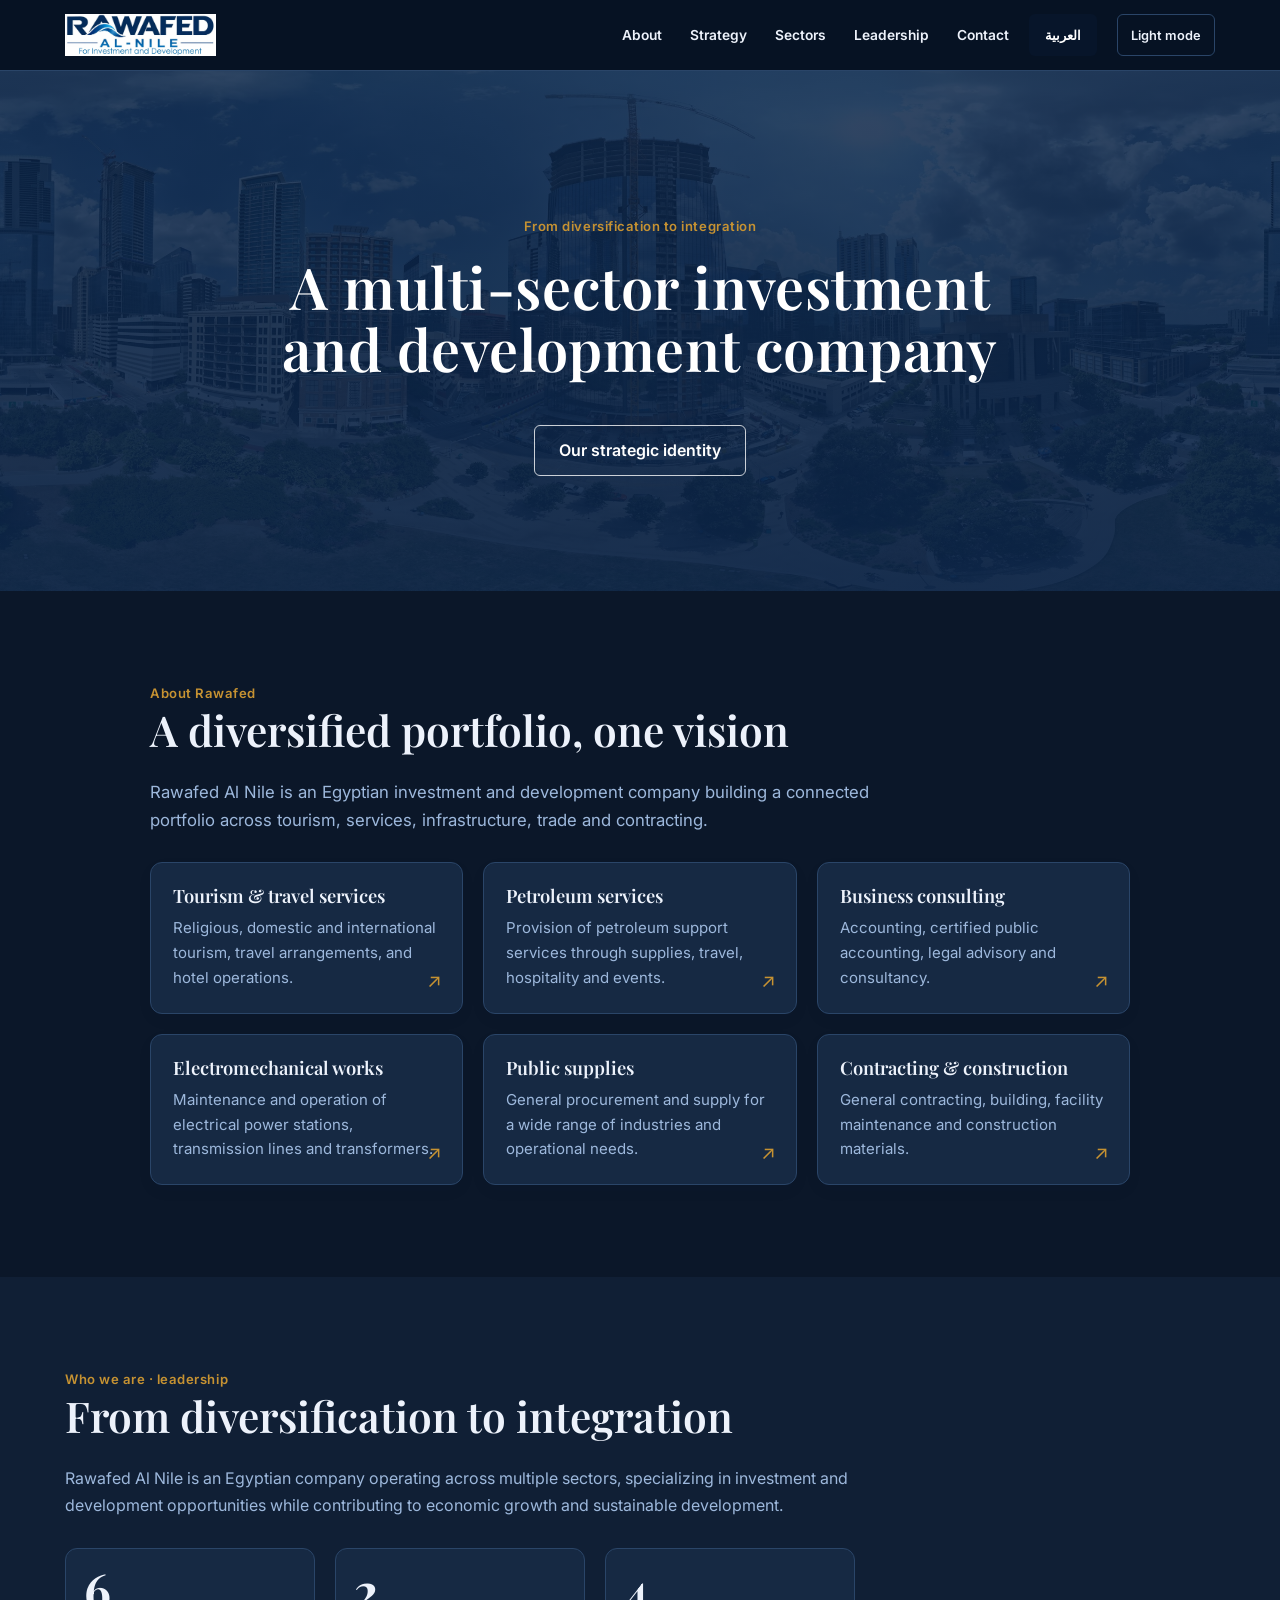
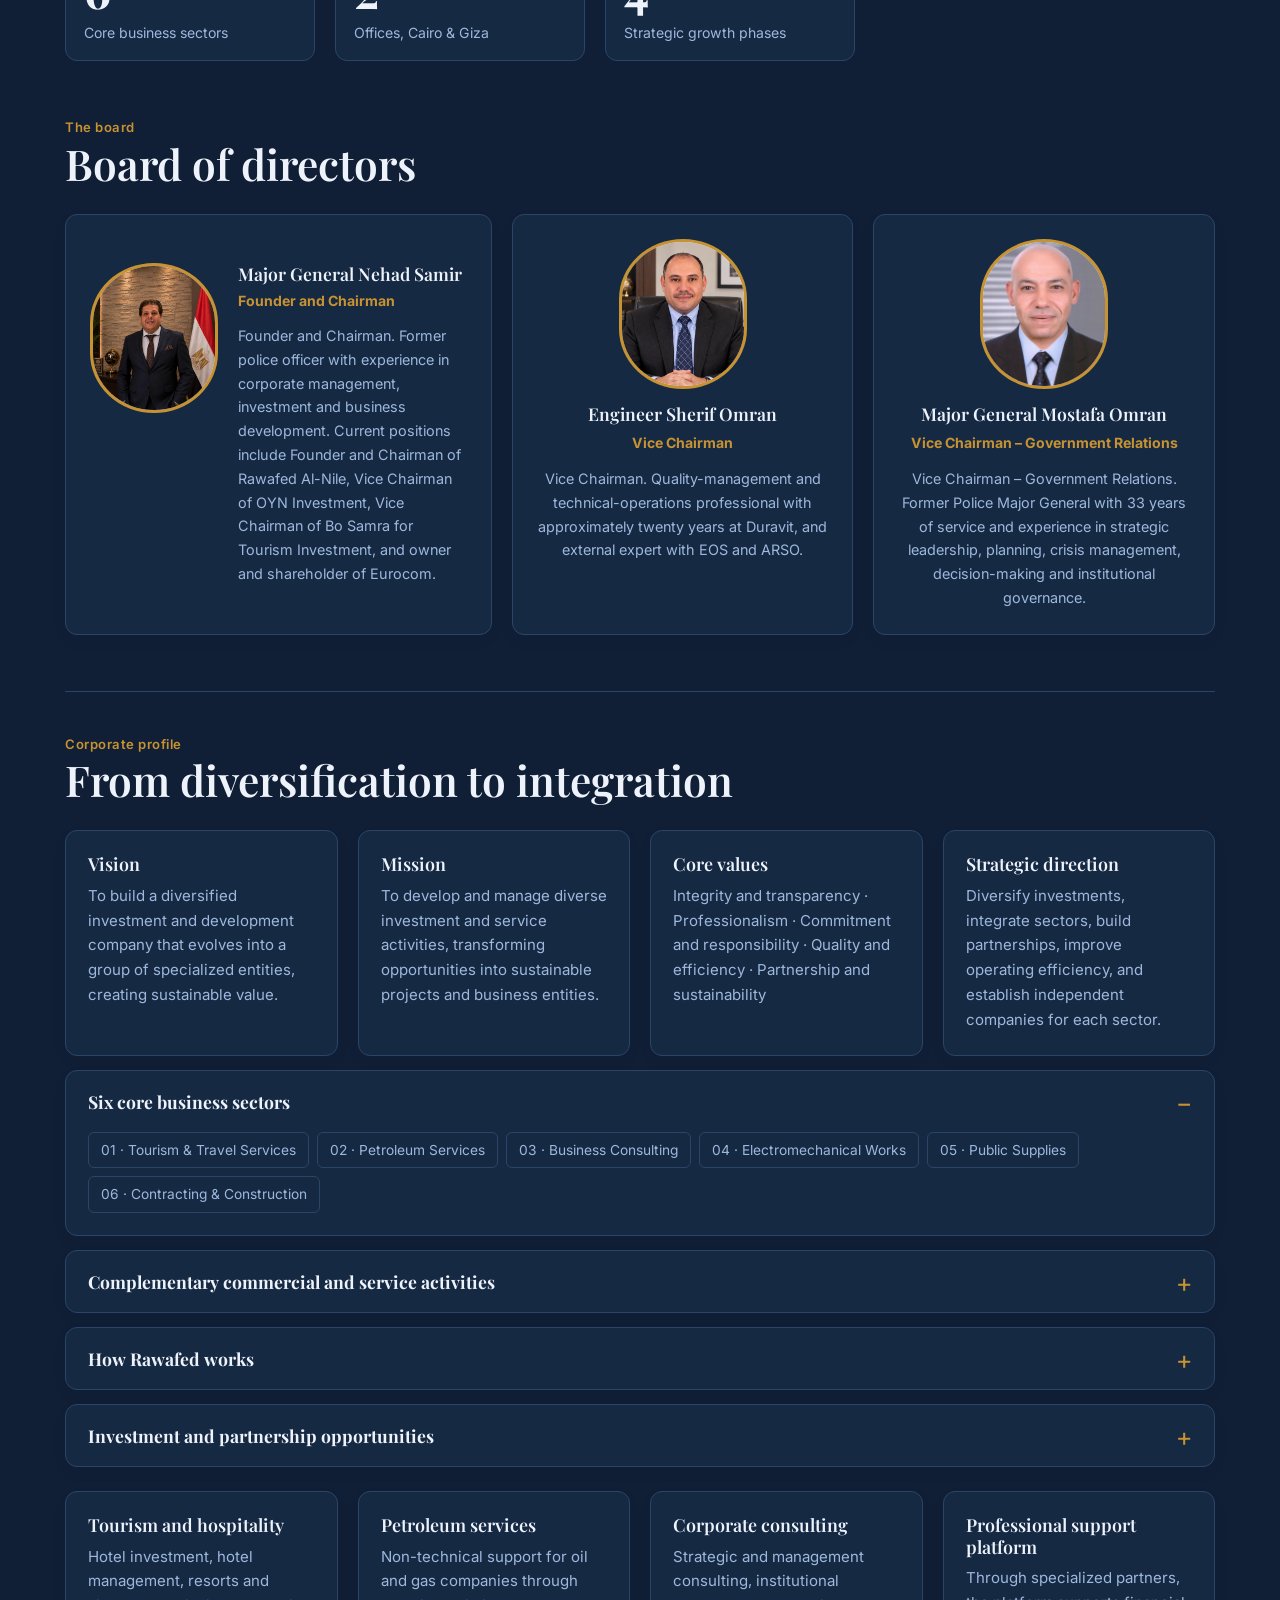
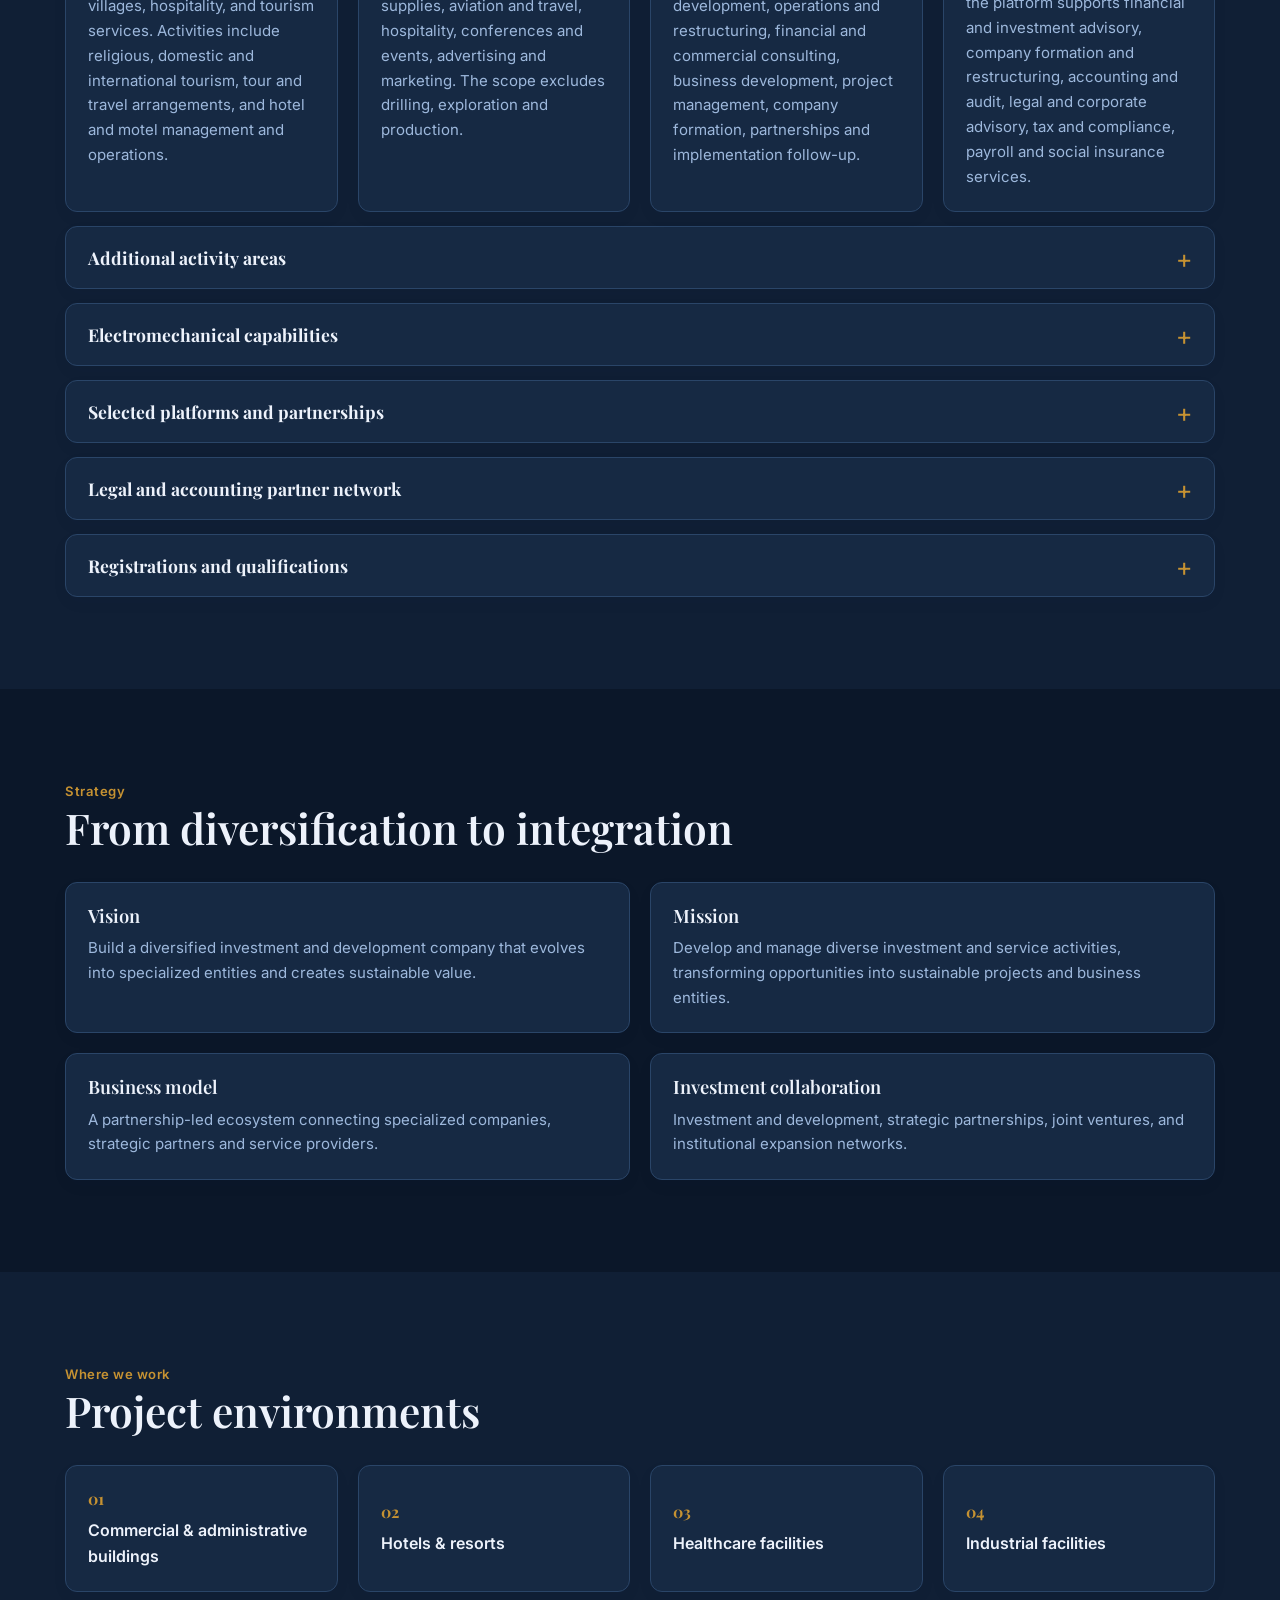
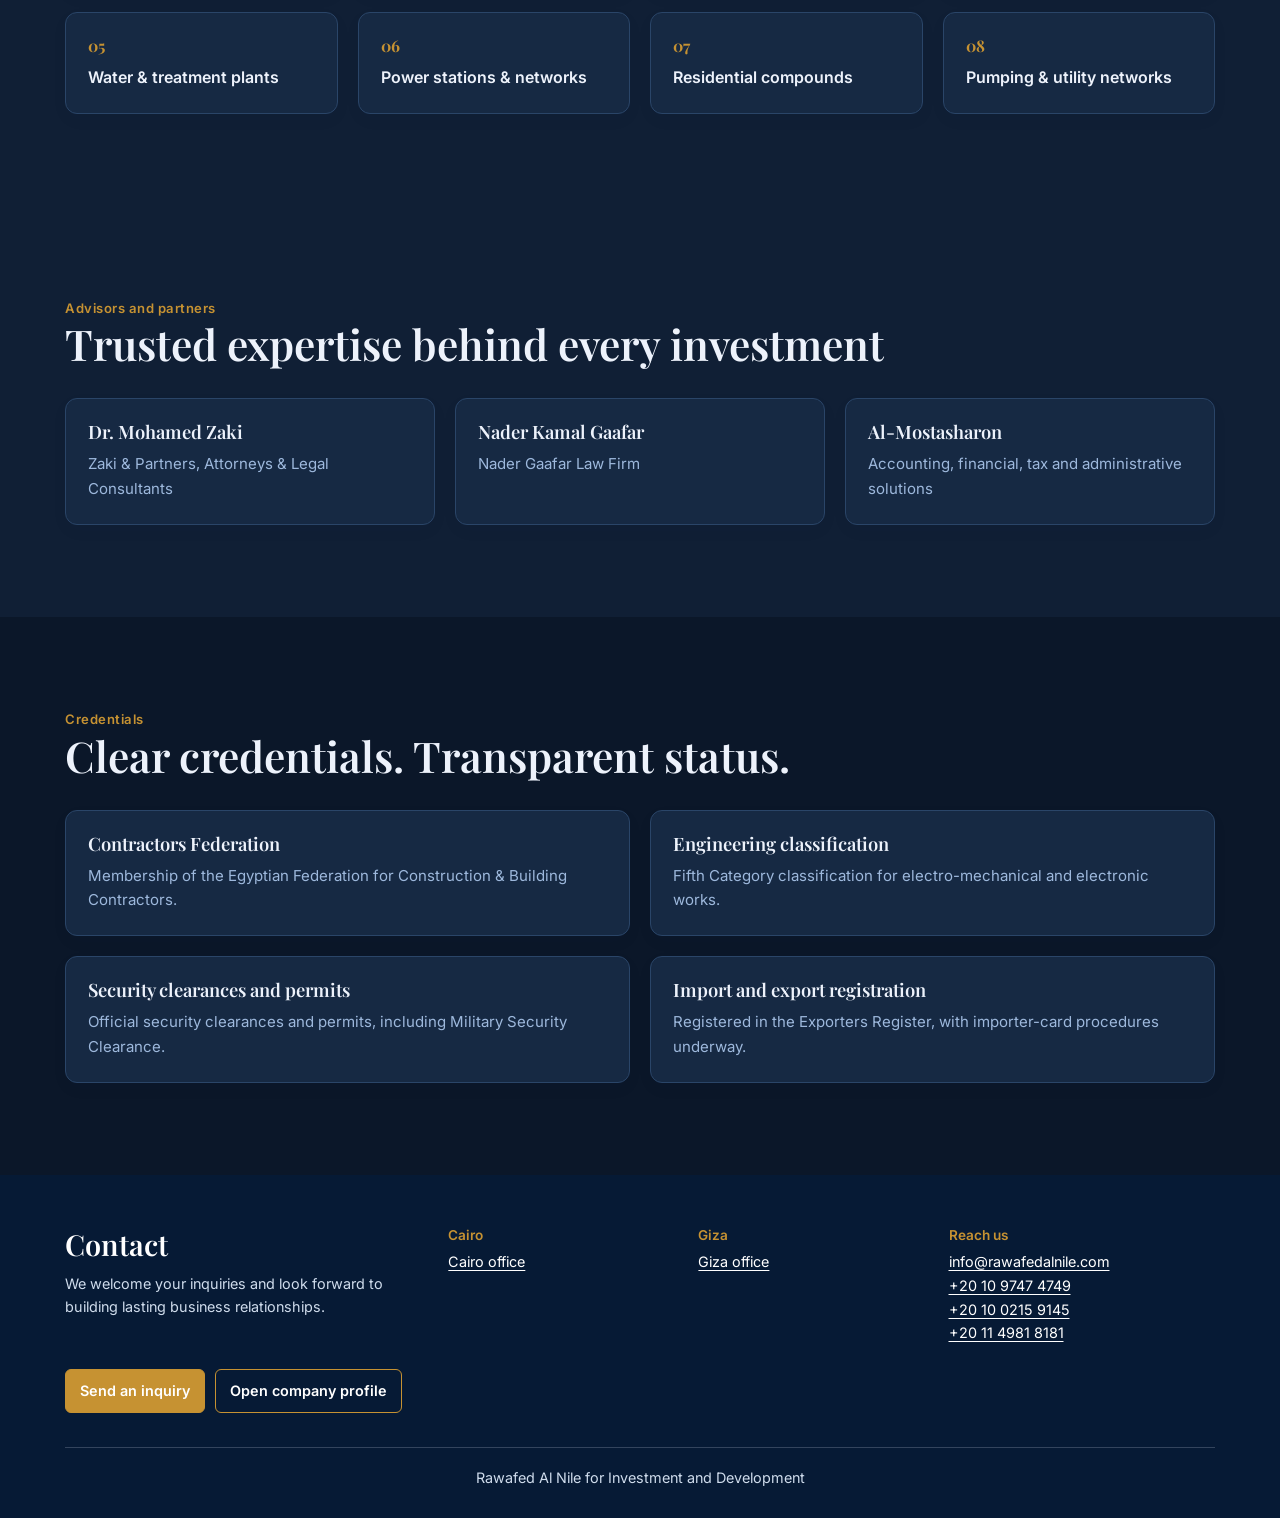
==== commit 76fae797: "Clean up site content and centralize footer" ====
--- a/index.html
+++ b/index.html
@@ -1,10 +1,10 @@
 <!DOCTYPE html>
-<html lang="en" dir="ltr">
+<html lang="en" dir="ltr" data-theme="dark">
     <head>
         <meta charset="utf-8">
         <meta name="viewport" content="width=device-width, initial-scale=1, viewport-fit=cover">
         <title>Rawafed Al Nile | روافد النيل</title>
-        <link href="https://fonts.googleapis.com/css2?family=Cairo:wght@400;600;700;800&display=swap" rel="stylesheet">
+        <link href="https://fonts.googleapis.com/css2?family=Cairo:wght@400;600;700;800&family=Inter:wght@400;500;600;700&family=Playfair+Display:wght@600;700&display=swap" rel="stylesheet">
         <meta name="description" content="Rawafed Al Nile for Investment and Development (روافد النيل للاستثمار والتنمية) is an Egyptian company working across tourism and travel services, petroleum services, business consulting, electromechanical works, public supplies, and contracting and construction.">
         <meta name="author" content="Rawafed Al Nile for Investment and Development">
         <meta name="keywords" content="Rawafed, Rawafid, Rawafed Al Nile, Rawafed Al-Nile, Rawafid Al Nile, Rawafed El Nile, Rawafid El Nile, Rawafedalnile, investment, development, Egypt investment, Egypt development, روافد, روافد النيل, استثمار, تطوير, استثمار وتطوير, الاستثمار والتنمية, Nehad Samir, Nihad Samir, Sherif Omran, Mostafa Omran, Mustafa Omran, نهاد سمير, نيهاد سمير, شريف عمران, مصطفى عمران, مصطفي عمران">
@@ -103,7 +103,7 @@
         
         <link rel="stylesheet" href="css/styles.css">
     </head>
-    <body>
+    <body class="home-page">
         <a class="skip-link" href="#main-content">
             <span class="en">Skip to content</span><span class="ar">انتقل إلى المحتوى</span>
         </a>
@@ -113,25 +113,42 @@
                     <img src="assets/rawafed-logo.webp" alt="Rawafed Al Nile">
                 </a>
             <nav id="site-nav" aria-label="Primary navigation">
-            <a href="#sectors"><span class="en">Sectors</span>
-                <span class="ar">القطاعات</span></a>
-                <a href="#project">
-                    <span class="en">Project</span><span class="ar">المشروع</span></a><a href="#leadership"><span class="en">About &amp; Leadership</span><span class="ar">من نحن والقيادة</span></a><a href="#contact"><span class="en">Contact</span><span class="ar">تواصل</span></a></nav>
+                <a href="#about"><span class="en">About</span><span class="ar">عن الشركة</span></a>
+                <a href="#strategy"><span class="en">Strategy</span><span class="ar">الاستراتيجية</span></a>
+                <a href="#sectors"><span class="en">Sectors</span><span class="ar">القطاعات</span></a>
+                <a href="#leadership"><span class="en">Leadership</span><span class="ar">القيادة</span></a>
+                <a href="#contact"><span class="en">Contact</span><span class="ar">تواصل</span></a>
+            </nav>
 <button class="menu" id="menu" type="button" aria-controls="site-nav" aria-expanded="false">
     
     <span class="en">Menu</span><span class="ar">قائمة</span></button>
-<button class="lang" id="lang" type="button">العربية</button>
+ <button class="lang" id="lang" type="button">العربية</button>
+ <button class="theme" id="theme" type="button" aria-pressed="true">Light mode</button>
 </div>
 </header>
 
 <main id="main-content">
 <div class="hero" id="top">
-<div class="sl on hero-photo"><div class="wrap"><div class="k"><span class="en">FROM DIVERSIFICATION TO INTEGRATION</span><span class="ar">من التنوع إلى التكامل</span></div><h1><span class="en">A multi-sector investment and development company</span><span class="ar">شركة متعددة القطاعات للاستثمار والتنمية</span></h1><a class="go" href="#leadership"><span class="en">OUR STRATEGIC IDENTITY</span><span class="ar">هويتنا الاستراتيجية</span></a></div></div>
-<div class="sl hero-aerial"><div class="wrap"><div class="k"><span class="en">INVESTMENT &amp; PARTNERSHIPS</span><span class="ar">الاستثمار والشراكات</span></div><h2><span class="en">Building value through investment and partnerships</span><span class="ar">نبني القيمة من خلال الاستثمار والشراكات</span></h2><a class="go" href="#sectors"><span class="en">VIEW OUR SECTORS</span><span class="ar">استعرض قطاعاتنا</span></a></div></div>
-<div class="dots"><div class="wrap"><button class="on" type="button" aria-label="Show first hero slide"></button><button type="button" aria-label="Show second hero slide"></button><button class="carousel-toggle" type="button" aria-pressed="false"><span class="en">Pause</span><span class="ar">إيقاف مؤقت</span></button></div></div></div>
+<div class="sl on hero-photo"><div class="wrap"><div class="k"><span class="en">From diversification to integration</span><span class="ar">من التنوع إلى التكامل</span></div><h1><span class="en">A multi-sector investment and development company</span><span class="ar">شركة متعددة القطاعات للاستثمار والتنمية</span></h1><a class="go" href="#leadership"><span class="en">Our strategic identity</span><span class="ar">هويتنا الاستراتيجية</span></a></div></div>
+<div class="sl hero-aerial"><div class="wrap"><div class="k"><span class="en">Investment and partnerships</span><span class="ar">الاستثمار والشراكات</span></div><h2><span class="en">Building value through investment and partnerships</span><span class="ar">نبني القيمة من خلال الاستثمار والشراكات</span></h2><a class="go" href="#sectors"><span class="en">View our sectors</span><span class="ar">استعرض قطاعاتنا</span></a></div></div>
+</div>
+
+<section id="about"><div class="wrap ref-intro">
+<div class="eye"><span class="en">About Rawafed</span><span class="ar">عن روافد</span></div>
+<h2><span class="en">A diversified portfolio, one vision</span><span class="ar">محفظة متنوعة ورؤية واحدة</span></h2>
+<p class="lead"><span class="en">Rawafed Al Nile is an Egyptian investment and development company building a connected portfolio across tourism, services, infrastructure, trade and contracting.</span><span class="ar">روافد النيل شركة مصرية للاستثمار والتنمية تبني محفظة مترابطة في السياحة والخدمات والبنية التحتية والتجارة والمقاولات.</span></p>
+<div class="ref-grid ref-grid--three ref-sector-cards">
+<a class="ref-card ref-link" href="sectors/tourism/"><h3><span class="en">Tourism &amp; travel services</span><span class="ar">خدمات السياحة والسفر</span></h3><p><span class="en">Religious, domestic and international tourism, travel arrangements, and hotel operations.</span><span class="ar">السياحة الدينية والمحلية والدولية وترتيب الرحلات وتشغيل الفنادق.</span></p><span class="ref-link__cue" aria-hidden="true">↗</span></a>
+<a class="ref-card ref-link" href="sectors/petroleum/"><h3><span class="en">Petroleum services</span><span class="ar">الخدمات البترولية</span></h3><p><span class="en">Provision of petroleum support services through supplies, travel, hospitality and events.</span><span class="ar">تقديم خدمات الدعم البترولي من خلال التوريدات والسفر والضيافة والفعاليات.</span></p><span class="ref-link__cue" aria-hidden="true">↗</span></a>
+<a class="ref-card ref-link" href="sectors/consulting/"><h3><span class="en">Business consulting</span><span class="ar">الاستشارات المؤسسية</span></h3><p><span class="en">Accounting, certified public accounting, legal advisory and consultancy.</span><span class="ar">المحاسبة والمراجعة والاستشارات القانونية والمؤسسية.</span></p><span class="ref-link__cue" aria-hidden="true">↗</span></a>
+<a class="ref-card ref-link" href="sectors/electromechanical/"><h3><span class="en">Electromechanical works</span><span class="ar">الأعمال الكهروميكانيكية</span></h3><p><span class="en">Maintenance and operation of electrical power stations, transmission lines and transformers.</span><span class="ar">صيانة وتشغيل محطات الطاقة الكهربائية وخطوط النقل والمحولات.</span></p><span class="ref-link__cue" aria-hidden="true">↗</span></a>
+<a class="ref-card ref-link" href="sectors/trade/"><h3><span class="en">Public supplies</span><span class="ar">التوريدات العامة</span></h3><p><span class="en">General procurement and supply for a wide range of industries and operational needs.</span><span class="ar">المشتريات والتوريدات العامة لمختلف الصناعات والاحتياجات التشغيلية.</span></p><span class="ref-link__cue" aria-hidden="true">↗</span></a>
+<a class="ref-card ref-link" href="sectors/trade/"><h3><span class="en">Contracting &amp; construction</span><span class="ar">المقاولات والإنشاءات</span></h3><p><span class="en">General contracting, building, facility maintenance and construction materials.</span><span class="ar">المقاولات العامة والإنشاءات وصيانة المرافق ومواد البناء.</span></p><span class="ref-link__cue" aria-hidden="true">↗</span></a>
+</div>
+</div></section>
 
 <section id="sectors" class="alt"><div class="wrap">
-<div class="eye"><span class="en">WHERE WE WORK</span><span class="ar">مجالات عملنا</span></div>
+<div class="eye"><span class="en">Where we work</span><span class="ar">مجالات عملنا</span></div>
 <h2><span class="en">Project environments</span><span class="ar">بيئات المشروعات</span></h2>
 <div class="tiles">
 <div class="t"><span data-sector="01"><span class="en">Commercial &amp; administrative buildings</span><span class="ar">المباني الإدارية والتجارية</span></span></div>
@@ -144,18 +161,13 @@
 <div class="t"><span data-sector="08"><span class="en">Pumping &amp; utility networks</span><span class="ar">شبكات الضخ والمرافق</span></span></div></div>
 </div></section>
 
-<section id="project"><div class="wrap">
-<div class="eye"><span class="en">PROJECT PROFILE</span><span class="ar">ملف مشروع</span></div>
-<h2><span class="en">Swisstouch Oriental Resort, Marsa Alam</span><span class="ar">منتجع سويس تاتش أورينتال، مرسى علم</span></h2>
-<div class="feat"><div class="a"><img src="assets/swisstouch/swisstouch-aerial.webp" alt="Aerial view of Swisstouch Oriental Resort with pools, gardens and Red Sea coastline" loading="lazy" decoding="async"></div><div><img src="assets/swisstouch/swisstouch-pool.webp" alt="Pool area at Swisstouch Oriental Resort surrounded by palms and resort buildings" loading="lazy" decoding="async"></div><div><img src="assets/swisstouch/swisstouch-clean.webp" alt="Swisstouch Oriental Resort pool and oriental-style buildings" loading="lazy" decoding="async"></div></div>
-<p class="cap"><span class="en">Swisstouch Oriental Resort is located within the Oriental Coast destination on the Quseir–Marsa Alam Road. The founder’s investment experience in the resort is being considered for transition into Rawafed Al Nile’s corporate framework, subject to completion of the applicable legal and commercial procedures.</span><span class="ar">يقع منتجع سويس تاتش أورينتال ضمن وجهة أورينتال كوست على طريق القصير – مرسى علم. ويجري النظر في نقل خبرة المؤسس الاستثمارية في المنتجع إلى الإطار المؤسسي لروافد النيل، مع استكمال الإجراءات القانونية والتجارية المعمول بها.</span></p></div></section>
 
 <section id="leadership" class="alt"><div class="wrap">
-<div class="leadership-intro"><div class="eye"><span class="en">WHO WE ARE · LEADERSHIP</span><span class="ar">من نحن · القيادة</span></div>
+<div class="leadership-intro"><div class="eye"><span class="en">Who we are · leadership</span><span class="ar">من نحن · القيادة</span></div>
 <h2><span class="en">From diversification to integration</span><span class="ar">من التنوع إلى التكامل</span></h2>
 <p><span class="en">Rawafed Al Nile is an Egyptian company operating across multiple sectors, specializing in investment and development opportunities while contributing to economic growth and sustainable development.</span><span class="ar">روافد النيل شركة مصرية تعمل في قطاعات متعددة وتتخصص في فرص الاستثمار والتنمية، مع الإسهام في النمو الاقتصادي والتنمية المستدامة.</span></p>
 <div class="stats"><div><b>6</b><span class="en">Core business sectors</span><span class="ar">قطاعات أعمال أساسية</span></div><div><b>2</b><span class="en">Offices, Cairo &amp; Giza</span><span class="ar">مكتبان: القاهرة والجيزة</span></div><div><b>4</b><span class="en">Strategic growth phases</span><span class="ar">مراحل نمو استراتيجية</span></div></div></div>
-<div class="leadership-board"><div class="eye"><span class="en">THE BOARD</span><span class="ar">مجلس الإدارة</span></div>
+<div class="leadership-board"><div class="eye"><span class="en">The board</span><span class="ar">مجلس الإدارة</span></div>
 <h2><span class="en">Board of directors</span><span class="ar">مجلس الإدارة</span></h2>
 <div class="lead3">
 <div class="pp"><img class="board-photo" src="assets/board-nehad.webp" alt="Major General Nehad Samir" loading="lazy" decoding="async"><h3><span class="en">Major General Nehad Samir</span><span class="ar">اللواء نهاد سمير</span></h3><em><span class="en">Founder and Chairman</span><span class="ar">المؤسس ورئيس مجلس الإدارة</span></em></div>
@@ -163,7 +175,7 @@
 <div class="pp"><img class="board-photo" src="assets/board-mostafa.webp" alt="Major General Mostafa Omran" loading="lazy" decoding="async"><h3><span class="en">Major General Mostafa Omran</span><span class="ar">اللواء مصطفى عمران</span></h3><em><span class="en">Vice Chairman – Government Relations</span><span class="ar">نائب رئيس مجلس الإدارة – العلاقات الحكومية</span></em></div></div></div>
 
 <div class="profile-details">
-<div class="eye"><span class="en">CORPORATE PROFILE</span><span class="ar">الملف المؤسسي</span></div>
+<div class="eye"><span class="en">Corporate profile</span><span class="ar">الملف المؤسسي</span></div>
 <h2><span class="en">From diversification to integration</span><span class="ar">من التنوع إلى التكامل</span></h2>
 <div class="detail-grid">
 <article class="detail-card"><h3><span class="en">Vision</span><span class="ar">الرؤية</span></h3><p><span class="en">To build a diversified investment and development company that evolves into a group of specialized entities, creating sustainable value.</span><span class="ar">بناء شركة متنوعة للاستثمار والتنمية تتطور إلى مجموعة من الكيانات المتخصصة وتخلق قيمة مستدامة.</span></p></article>
@@ -191,14 +203,22 @@
 <div class="profile-block"><h3><span class="en">Registrations and qualifications</span><span class="ar">التسجيلات والتأهيلات</span></h3><div class="profile-list"><span>Membership of the Egyptian Federation for Construction &amp; Building Contractors</span><span>Fifth Category engineering classification for electro-mechanical and electronic works</span><span>Official security clearances and permits, including Military Security Clearance</span><span>Registered in the Exporters Register</span><span>Importer Card application and procedures currently underway</span></div></div>
 </div></div></section>
 
-<section id="contact" class="contact"><div class="wrap">
-<div class="eye"><span class="en">CONTACT</span><span class="ar">تواصل معنا</span></div>
-<h2><span class="en">We welcome your inquiries and look forward to building lasting business relationships</span><span class="ar">نرحب باستفساراتكم ونتطلع إلى بناء علاقات عمل مستدامة</span></h2>
-<div class="cg">
-<div><h3><span class="en">CAIRO</span><span class="ar">القاهرة</span></h3><p><a class="contact-link" href="https://www.google.com/maps/search/?api=1&amp;query=26+Abdullah+bin+Taher+Zone+6+Nasr+City+Cairo" target="_blank" rel="noopener"><span class="en">Cairo office</span><span class="ar">مكتب القاهرة</span></a></p></div>
-<div><h3><span class="en">GIZA</span><span class="ar">الجيزة</span></h3><p><a class="contact-link" href="https://www.google.com/maps/search/?api=1&amp;query=Al-Majd+Mall+4th+Floor+6th+of+October+City+Giza" target="_blank" rel="noopener"><span class="en">Giza office</span><span class="ar">مكتب الجيزة</span></a></p></div>
-<div><h3><span class="en">REACH US</span><span class="ar">للتواصل</span></h3><p dir="ltr" style="text-align:start"><a class="contact-link" href="mailto:info@rawafedalnile.com">info@rawafedalnile.com</a><br><a class="contact-link" href="tel:+201097474749">+20 10 9747 4749</a><br><a class="contact-link" href="tel:+201002159145">+20 10 0215 9145</a><br><a class="contact-link" href="tel:+201149818181">+20 11 4981 8181</a></p></div></div>
-<a class="btn" href="https://mail.google.com/mail/?view=cm&amp;fs=1&amp;to=info%40rawafedalnile.com&amp;su=Business%20inquiry%20-%20Rawafed%20Al%20Nile" target="_blank" rel="noopener"><span class="en">SEND AN INQUIRY</span><span class="ar">أرسل استفسارًا</span></a></div></section>
+<section id="strategy" class="ref-section"><div class="wrap">
+<div class="eye"><span class="en">Strategy</span><span class="ar">الاستراتيجية</span></div>
+<h2><span class="en">From diversification to integration</span><span class="ar">من التنوع إلى التكامل</span></h2>
+<div class="ref-grid ref-grid--two"><article class="ref-card"><h3><span class="en">Vision</span><span class="ar">الرؤية</span></h3><p><span class="en">Build a diversified investment and development company that evolves into specialized entities and creates sustainable value.</span><span class="ar">بناء شركة متنوعة للاستثمار والتنمية تتطور إلى كيانات متخصصة وتخلق قيمة مستدامة.</span></p></article><article class="ref-card"><h3><span class="en">Mission</span><span class="ar">الرسالة</span></h3><p><span class="en">Develop and manage diverse investment and service activities, transforming opportunities into sustainable projects and business entities.</span><span class="ar">تطوير وإدارة أنشطة استثمارية وخدمية متنوعة وتحويل الفرص إلى مشروعات وكيانات أعمال مستدامة.</span></p></article><article class="ref-card"><h3><span class="en">Business model</span><span class="ar">نموذج الأعمال</span></h3><p><span class="en">A partnership-led ecosystem connecting specialized companies, strategic partners and service providers.</span><span class="ar">منظومة تقودها الشراكات وتربط بين الشركات المتخصصة والشركاء الاستراتيجيين ومقدمي الخدمات.</span></p></article><article class="ref-card"><h3><span class="en">Investment collaboration</span><span class="ar">التعاون الاستثماري</span></h3><p><span class="en">Investment and development, strategic partnerships, joint ventures, and institutional expansion networks.</span><span class="ar">الاستثمار والتنمية والشراكات الاستراتيجية والمشروعات المشتركة وشبكات التوسع المؤسسي.</span></p></article></div>
+</div></section>
+
+
+
+
+
+
+
+<section id="partners" class="alt ref-section"><div class="wrap"><div class="eye"><span class="en">Advisors and partners</span><span class="ar">المستشارون والشركاء</span></div><h2><span class="en">Trusted expertise behind every investment</span><span class="ar">خبرات موثوقة خلف كل استثمار</span></h2><div class="ref-grid ref-grid--three"><article class="ref-card"><h3>Dr. Mohamed Zaki</h3><p><span class="en">Zaki &amp; Partners, Attorneys &amp; Legal Consultants</span><span class="ar">زكي وشركاه للمحاماة والاستشارات القانونية</span></p></article><article class="ref-card"><h3>Nader Kamal Gaafar</h3><p><span class="en">Nader Gaafar Law Firm</span><span class="ar">مكتب نادر كمال جعفر للمحاماة</span></p></article><article class="ref-card"><h3>Al-Mostasharon</h3><p><span class="en">Accounting, financial, tax and administrative solutions</span><span class="ar">حلول محاسبية ومالية وضريبية وإدارية</span></p></article></div></div></section>
+
+<section id="credentials" class="ref-section"><div class="wrap"><div class="eye"><span class="en">Credentials</span><span class="ar">التأهيلات</span></div><h2><span class="en">Clear credentials. Transparent status.</span><span class="ar">تأهيلات واضحة وحالة شفافة</span></h2><div class="ref-grid ref-grid--two"><article class="ref-card"><h3><span class="en">Contractors Federation</span><span class="ar">اتحاد مقاولي التشييد والبناء</span></h3><p><span class="en">Membership of the Egyptian Federation for Construction &amp; Building Contractors.</span><span class="ar">عضوية الاتحاد المصري لمقاولي التشييد والبناء.</span></p></article><article class="ref-card"><h3><span class="en">Engineering classification</span><span class="ar">التصنيف الهندسي</span></h3><p><span class="en">Fifth Category classification for electro-mechanical and electronic works.</span><span class="ar">تصنيف الفئة الخامسة للأعمال الكهروميكانيكية والإلكترونية.</span></p></article><article class="ref-card"><h3><span class="en">Security clearances and permits</span><span class="ar">التصاريح والموافقات الأمنية</span></h3><p><span class="en">Official security clearances and permits, including Military Security Clearance.</span><span class="ar">التصاريح والموافقات الأمنية الرسمية، بما في ذلك موافقة الأمن الحربي.</span></p></article><article class="ref-card"><h3><span class="en">Import and export registration</span><span class="ar">التسجيل في الاستيراد والتصدير</span></h3><p><span class="en">Registered in the Exporters Register, with importer-card procedures underway.</span><span class="ar">التسجيل في سجل المصدرين، مع استكمال إجراءات بطاقة الاستيراد.</span></p></article></div></div></section>
+
 </main>
-<footer><span class="en">Rawafed Al Nile for Investment and Development</span><span class="ar">روافد النيل للاستثمار والتنمية</span></footer>
+<footer id="contact" class="site-footer"></footer>
 <script src="content/site-content.js" defer></script><script src="js/site.js" defer></script></body></html>
--- a/css/styles.css
+++ b/css/styles.css
@@ -1,72 +1,258 @@
-:root{--navy:#12335b;--ink:#0c2240;--teal:#1fa6b3;--gold:#c49a4a;--bg:#fff;--alt:#f3f6f8;--tx:#1b2a3a;--mut:#5c6b7a;--line:#dde6ec;box-sizing:border-box;padding-top:env(safe-area-inset-top,0px);padding-bottom:env(safe-area-inset-bottom,0px)}
-*{box-sizing:border-box}html{scroll-behavior:smooth;scroll-padding-top:76px}
-body{margin:0;font-family:Cairo,"Segoe UI",Tahoma,Arial,sans-serif;color:var(--tx);background:var(--bg);line-height:1.75}
-html[lang=ar] .en,html[lang=en] .ar{display:none!important}
-a{color:inherit;text-decoration:none}img{display:block;max-width:100%}
-.wrap{max-width:1180px;margin:auto;padding:0 24px}
-body::before{content:"";position:fixed;inset:0 0 auto;height:env(safe-area-inset-top,0px);background:#fff;z-index:50}
-.skip-link{position:fixed;top:12px;inset-inline-start:16px;z-index:60;transform:translateY(-180%);background:var(--navy);color:#fff;padding:10px 16px;border-radius:4px;font-weight:700;transition:transform .2s ease}.skip-link:focus{transform:translateY(0);outline:3px solid var(--gold);outline-offset:3px}
-header{position:fixed;inset:env(safe-area-inset-top,0px) 0 auto;z-index:40;background:#fff;transition:box-shadow .3s}
-header.s{box-shadow:0 2px 18px rgba(12,34,64,.12)}
-.nav{display:flex;align-items:center;justify-content:space-between;height:72px;gap:20px}
-.nav img{height:46px;width:auto}
-nav{display:flex;gap:28px;font-weight:600;font-size:14px;letter-spacing:.3px}
-nav a{position:relative;padding:8px 0}nav a::after{content:"";position:absolute;inset:auto 0 0;height:2px;background:var(--teal);transform:scaleX(0);transition:transform .25s ease}nav a:hover::after,nav a:focus-visible::after{transform:scaleX(1)}
-.lang{min-height:44px;border:1.5px solid var(--navy);background:none;color:var(--navy);font:700 13px Cairo,sans-serif;padding:6px 16px;border-radius:30px;cursor:pointer}
-.menu{display:none;min-height:44px;border:1.5px solid var(--navy);background:none;color:var(--navy);font:700 13px Cairo,sans-serif;padding:6px 16px;border-radius:30px;cursor:pointer}
-.lang:hover,.menu:hover{background:var(--navy);color:#fff}
-button:focus-visible,a:focus-visible{outline:3px solid var(--gold);outline-offset:4px}
-.hero{position:relative;height:100svh;min-height:560px;color:#fff;overflow:hidden;background:var(--ink)}
-.sl{position:absolute;inset:0;opacity:0;transition:opacity 1.2s;background-size:cover;background-position:center}
-.hero-photo{background-image:url('../assets/development-hero.webp')}.hero-aerial{background-image:url('../assets/development-hero.webp');background-position:center 38%}
-.sl.on{opacity:1}.sl::before{content:"";position:absolute;inset:0;background:linear-gradient(100deg,rgba(7,22,44,.88),rgba(7,22,44,.45) 60%,rgba(7,22,44,.2))}
-.sl .wrap{position:relative;height:100%;display:flex;flex-direction:column;justify-content:center;padding-top:72px}
-.k{letter-spacing:1.5px;font-weight:700;color:var(--teal);font-size:14px}
-.sl h1,.sl h2{font-size:clamp(34px,6vw,72px);line-height:1.1;margin:8px 0 28px;max-width:760px;font-weight:800;color:#fff}
-.go{align-self:flex-start;min-height:44px;display:inline-flex;align-items:center;border:1.5px solid #fff;padding:12px 30px;font-weight:700;font-size:14px;transition:background .25s ease,color .25s ease}.go:hover{background:#fff;color:var(--ink)}
-.dots{position:absolute;bottom:34px;inset-inline-start:0;width:100%;z-index:3}.dots .wrap{display:flex;gap:10px}
-.dots button{width:44px;height:44px;padding:0;border:0;background:transparent;cursor:pointer;position:relative}.dots button::after{content:"";position:absolute;inset:21px 0 auto;height:3px;background:rgba(255,255,255,.35)}.dots button.on::after{background:var(--teal)}.dots .carousel-toggle{width:auto;height:auto;min-height:44px;margin-inline-start:8px;padding-inline:8px;color:#fff;font:700 11px Cairo,sans-serif;letter-spacing:.08em;text-transform:uppercase}.dots .carousel-toggle::after{display:none}.dots button:focus-visible{outline:2px solid #fff;outline-offset:4px}
-section{padding:96px 0}.alt{background:var(--alt)}
-.eye{color:var(--teal);font-weight:700;letter-spacing:4px;font-size:13px}
-h2{font-size:clamp(28px,3.6vw,44px);line-height:1.2;margin:6px 0 20px;color:var(--navy);font-weight:800}
-.split{display:grid;grid-template-columns:1.1fr .9fr;gap:64px;align-items:center}
-.split p{color:var(--mut);font-size:17px;max-width:560px}
-.ph{width:100%;height:100%;min-height:420px;object-fit:cover;border-radius:2px;box-shadow:0 24px 50px -24px rgba(12,34,64,.5)}
-.stats{display:grid;grid-template-columns:repeat(3,1fr);gap:20px;margin-top:36px}
-.stats b{display:block;font-size:44px;line-height:1;color:var(--navy);font-weight:800}.stats span{font-size:13px;color:var(--mut);letter-spacing:.5px}
-.stats div{border-inline-start:3px solid var(--gold);padding-inline-start:14px}
-.tiles{display:grid;grid-template-columns:repeat(2,1fr);column-gap:56px;margin-top:30px}
-.t{position:relative;min-height:82px;display:flex;align-items:center;border-top:1px solid var(--line);transition:border-color .2s ease}
-.t:last-child,.t:nth-last-child(2){border-bottom:1px solid var(--line)}
-.t::after{content:"";position:absolute;inset-inline-start:0;width:4px;height:24px;background:var(--teal);opacity:0;transition:opacity .2s ease}
-.t:hover{border-color:var(--teal)}.t:hover::after{opacity:1}
-.t > span::before{content:attr(data-sector);display:inline-block;min-width:34px;margin-inline-end:14px;color:var(--gold);font:700 12px Cairo,sans-serif;letter-spacing:1px;vertical-align:middle}
-.t > span{display:block;width:100%;padding:18px 18px;color:var(--navy);font-weight:700;font-size:16px;line-height:1.45}
-.chips{display:flex;flex-wrap:wrap;gap:10px;margin-top:28px}
-.chips span{border:1px solid var(--line);background:#fff;padding:6px 16px;border-radius:30px;font-size:14px;font-weight:600;color:var(--navy)}
-.feat{display:grid;grid-template-columns:2fr 1fr;grid-template-rows:260px 200px;gap:14px;margin-top:36px}.feat>div{overflow:hidden;background:var(--ink)}.feat img{width:100%;height:100%;object-fit:cover;transition:transform .5s ease}.feat>div:hover img{transform:scale(1.03)}
-.feat .a{grid-row:span 2}
-.pl{background:repeating-linear-gradient(45deg,#e3eaef,#e3eaef 14px,#ecf1f4 14px,#ecf1f4 28px);display:grid;place-items:center;text-align:center;color:#7a8b9b;font:700 12px Cairo,sans-serif;letter-spacing:2px;text-transform:uppercase;padding:12px}
-.pl::after{content:attr(data-l)}.pl.dk{background:repeating-linear-gradient(45deg,#1a3a63,#1a3a63 14px,#1e4270 14px,#1e4270 28px);color:#8fb0d0}
-.t .pl,.feat .pl{width:100%;height:100%}.ph.pl{border-radius:2px}
-.sl.pl{display:block;padding:0;font:inherit}.sl.pl::after{content:none}.sl .lab{position:absolute;top:92px;inset-inline-end:24px;font:700 12px Cairo,sans-serif;letter-spacing:2px;color:#8fb0d0;z-index:2}
-.cap{margin-top:22px;max-width:760px;color:var(--mut)}
-.road{display:grid;grid-template-columns:repeat(4,1fr);gap:0;margin-top:44px;border-top:2px solid var(--line)}
-.road div{padding:26px 24px 0 0;position:relative}.road div::before{content:"";position:absolute;top:-7px;inset-inline-start:0;width:12px;height:12px;border-radius:50%;background:var(--teal)}
-.road b{color:var(--gold);font-size:30px;display:block;line-height:1.2}.road h3{margin:2px 0 0;font-size:18px;color:var(--navy)}
-.leadership-intro{max-width:820px}.leadership-board{margin-top:72px}.leadership-board h2{margin-bottom:0}
-.lead3{display:grid;grid-template-columns:repeat(3,1fr);gap:24px;margin-top:36px}
-.pp{background:#fff;border:1px solid var(--line);padding:30px;text-align:center;transition:border-color .2s ease,box-shadow .2s ease}.pp:hover{border-color:var(--teal);box-shadow:0 10px 24px rgba(12,34,64,.08)}.board-bio{margin:14px 0 0;color:var(--mut);font-size:14px;line-height:1.7}
-.board-photo{display:block;width:112px;height:112px;margin:0 auto 18px;border-radius:50%;object-fit:cover;object-position:center;border:3px solid var(--gold);box-shadow:0 8px 18px rgba(12,34,64,.12)}
-.lead3 .pp:nth-child(2) .board-photo,.lead3 .pp:nth-child(3) .board-photo{object-position:center 20%}
-.pp h3{margin:0;color:var(--navy);font-size:19px}.pp em{font-style:normal;color:var(--gold);font-weight:700;font-size:14px}
-.profile-details{margin-top:76px;border-top:1px solid var(--line);padding-top:48px}.detail-grid{display:grid;grid-template-columns:repeat(2,1fr);gap:16px;margin-top:28px}.detail-card{background:#fff;border:1px solid var(--line);padding:24px}.detail-card h3{margin:0 0 10px;color:var(--navy);font-size:18px}.detail-card p,.profile-block p{margin:0;color:var(--mut);line-height:1.75}.profile-block{margin-top:20px;padding:0;border-top:1px solid var(--line);background:#fff}.profile-block summary{padding:20px 24px;color:var(--navy);font-size:18px;font-weight:700;cursor:pointer;list-style:none}.profile-block summary::-webkit-details-marker{display:none}.profile-block summary::after{content:"+";float:inline-end;color:var(--teal);font-size:24px;font-weight:400;line-height:1}.profile-block[open] summary::after{content:"–"}.profile-block[open] > :not(summary){padding-inline:24px}.profile-block[open] > p{padding-bottom:24px}.profile-block[open] > .profile-list{padding-bottom:24px}.profile-list{display:flex;flex-wrap:wrap;gap:10px}.profile-list span{border:1px solid var(--line);background:#fff;color:var(--navy);padding:8px 12px;font-size:14px;line-height:1.45}
-.contact{background:var(--ink);color:#d8e3ee}.contact h2{color:#fff}
-.cg{display:grid;grid-template-columns:repeat(3,1fr);gap:40px;margin-top:30px}.cg h3{color:var(--gold);font-size:15px;letter-spacing:2px;margin:0 0 8px}
-.cg p{margin:0;font-size:15px}.contact-link{color:inherit;text-decoration:underline;text-decoration-color:rgba(216,227,238,.45);text-underline-offset:3px}.contact-link:hover{color:#fff;text-decoration-color:var(--teal)}.btn{display:inline-flex;align-items:center;min-height:48px;margin-top:34px;background:var(--teal);color:#06233a;padding:13px 34px;font-weight:800;transition:background .2s ease,color .2s ease}.btn:hover{background:#fff;color:var(--ink)}
-footer{background:#07162c;color:#8fa4b8;text-align:center;padding:22px;font-size:13px}
-@media(max-width:900px){.menu{display:block}nav{display:none;position:absolute;top:72px;inset-inline:0;background:#fff;padding:14px 24px;box-shadow:0 12px 18px rgba(12,34,64,.12)}nav.open{display:grid;gap:8px}nav a{display:flex;align-items:center;min-height:44px;padding:8px 0}.split,.cg,.lead3,.detail-grid{grid-template-columns:1fr}.tiles{grid-template-columns:1fr}.t:last-child,.t:nth-last-child(2){border-bottom:0}.t:last-child{border-bottom:1px solid var(--line)}.road{grid-template-columns:1fr 1fr}.feat{grid-template-columns:1fr;grid-template-rows:240px 160px 160px}.feat .a{grid-row:auto}section{padding:64px 0}.ph{min-height:280px}}
-@media(max-width:640px){.wrap{padding-inline:20px}.nav{height:64px;gap:12px}.nav img{height:38px;max-width:190px;object-fit:contain;object-position:left center}.lang,.menu{min-height:40px;padding:5px 12px}.menu{order:2}.lang{order:3}nav{top:64px;padding:12px 20px}.hero{min-height:620px}.sl .wrap{padding-top:64px}.sl::before{background:linear-gradient(100deg,rgba(7,22,44,.92),rgba(7,22,44,.58) 72%,rgba(7,22,44,.35))}.k{font-size:12px;letter-spacing:3px}.sl h1,.sl h2{font-size:clamp(32px,10vw,48px);margin-bottom:24px}.go{padding-inline:22px}.dots{bottom:24px}.dots .wrap{padding-inline:20px}.split p{font-size:16px}.stats{gap:12px}.stats b{font-size:34px}.stats span{font-size:12px}.t > span{padding-inline:8px;font-size:15px}.t > span::before{min-width:28px;margin-inline-end:8px}.feat{margin-top:28px;grid-template-rows:200px 140px 140px}.road{grid-template-columns:1fr;gap:0}.road div{padding:22px 0 0 0}.road b{font-size:26px}.leadership-board{margin-top:48px}.pp{padding:24px 20px}.cg{gap:28px}.btn{width:100%;justify-content:center}.profile-block summary{padding-inline:20px}.profile-block[open] > :not(summary){padding-inline:20px}}
-html[lang="ar"] .eye,html[lang="ar"] .k{letter-spacing:0}
-@media(max-width:380px){.nav img{max-width:155px}.lang,.menu{padding-inline:9px;font-size:12px}.wrap{padding-inline:16px}.dots .wrap{padding-inline:16px}}
-@media(prefers-reduced-motion:reduce){html{scroll-behavior:auto}.sl{transition:none}.t img{transition:none}}
+:root {
+  --bg: #ffffff;
+  --alt: #f3f6fa;
+  --ink: #14233a;
+  --mute: #5a6b82;
+  --navy: #0b2447;
+  --blue: #1c6bb0;
+  --gold: #b8893b;
+  --card: #ffffff;
+  --line: #dbe3ee;
+  --shadow: 0 18px 44px rgba(11, 36, 71, .08);
+  box-sizing: border-box;
+  padding-top: env(safe-area-inset-top, 0px);
+}
+
+html[data-theme="dark"] {
+  --bg: #0b1729;
+  --alt: #101f35;
+  --ink: #edf2fb;
+  --mute: #9db8dc;
+  --navy: #07152a;
+  --blue: #8eb8eb;
+  --gold: #c69232;
+  --card: #162943;
+  --line: #2a4568;
+  --shadow: 0 18px 44px rgba(0, 0, 0, .16);
+}
+
+* { box-sizing: border-box; }
+html { scroll-behavior: smooth; scroll-padding-top: 78px; }
+body {
+  margin: 0;
+  background: var(--bg);
+  color: var(--ink);
+  font: 16px/1.65 Inter, system-ui, -apple-system, BlinkMacSystemFont, "Segoe UI", sans-serif;
+}
+h1, h2, h3 { font-family: "Playfair Display", Georgia, serif; line-height: 1.2; font-weight: 600; }
+h2 { font-size: clamp(1.75rem, 4vw, 2.65rem); margin: 0 0 .55em; }
+h3 { font-size: 1.2rem; }
+a { color: var(--blue); }
+img { max-width: 100%; display: block; background: #e9eef3; }
+img.image-loading { opacity: .55; }
+img.image-ready { opacity: 1; transition: opacity .24s ease; }
+
+html[lang="ar"] .en, html[lang="en"] .ar { display: none !important; }
+html[lang="ar"] body,
+html[lang="ar"] h1,
+html[lang="ar"] h2,
+html[lang="ar"] h3 { font-family: Cairo, Tahoma, sans-serif; }
+html[lang="ar"] .eye, html[lang="ar"] .k { letter-spacing: 0; }
+
+.wrap { width: min(1150px, calc(100% - 40px)); margin-inline: auto; }
+.skip-link { position: fixed; inset-block-start: 12px; inset-inline-start: 16px; z-index: 100; transform: translateY(-180%); background: var(--navy); color: #fff; padding: 10px 16px; border-radius: 8px; font-weight: 700; }
+.skip-link:focus { transform: translateY(0); outline: 3px solid var(--gold); outline-offset: 3px; }
+
+header {
+  position: sticky;
+  inset-block-start: 0;
+  z-index: 40;
+  background: rgba(255, 255, 255, .95);
+  border-bottom: 1px solid var(--line);
+  backdrop-filter: blur(12px);
+}
+html[data-theme="dark"] header { background: rgba(7, 19, 36, .96); }
+.nav { min-height: 70px; display: flex; align-items: center; gap: 20px; }
+.nav > a:first-child { flex: 0 0 auto; }
+.nav img { width: auto; height: 42px; object-fit: contain; }
+nav { display: flex; align-items: center; gap: clamp(14px, 2.2vw, 28px); margin-inline-start: auto; overflow-x: auto; }
+nav a { white-space: nowrap; color: var(--ink); text-decoration: none; font-size: .86rem; font-weight: 600; }
+nav a:hover, nav a:focus-visible { color: var(--blue); }
+.lang, .menu { min-height: 42px; border: 0; border-radius: 6px; padding: 7px 16px; font: 600 .8rem Inter, sans-serif; cursor: pointer; }
+.lang { background: var(--navy); color: #fff; }
+.menu { display: none; background: var(--gold); color: #fff; }
+.theme { min-height: 42px; border: 1px solid var(--line); border-radius: 6px; padding: 7px 13px; background: transparent; color: var(--ink); font: 600 .8rem Inter, sans-serif; cursor: pointer; }
+.lang:hover, .menu:hover { filter: brightness(.94); }
+.theme:hover { border-color: var(--gold); color: var(--gold); }
+button:focus-visible, a:focus-visible, summary:focus-visible { outline: 3px solid var(--gold); outline-offset: 3px; }
+
+.hero {
+  min-height: 520px;
+  display: grid;
+  place-items: center;
+  background: linear-gradient(rgba(11, 36, 71, .84), rgba(11, 36, 71, .94)), url("../assets/development-hero.webp") center/cover;
+  color: #fff;
+  text-align: center;
+  padding: clamp(86px, 12vw, 140px) 20px clamp(76px, 10vw, 110px);
+}
+.sl { display: none; width: 100%; }
+.sl.on { display: block; }
+.sl .wrap { width: min(980px, 100%); }
+.k, .eye { color: var(--gold); letter-spacing: .04em; font-size: .82rem; font-weight: 600; }
+.hero h1, .hero h2 { max-width: 920px; color: #fff; font-size: clamp(2.2rem, 4.5vw, 4rem); letter-spacing: .01em; line-height: 1.08; text-wrap: balance; margin: .3em auto .55em; }
+.hero .go { display: inline-flex; align-items: center; min-height: 46px; margin-top: 14px; border: 1px solid rgba(255,255,255,.78); border-radius: 6px; padding: 11px 24px; color: #fff; text-decoration: none; font-weight: 600; }
+.hero .go:hover { background: #fff; color: var(--navy); }
+.dots { margin-top: 32px; }
+.dots .wrap { display: flex; justify-content: center; gap: 8px; }
+.dots button { min-width: 34px; min-height: 34px; border: 1px solid rgba(255,255,255,.4); border-radius: 4px; background: transparent; cursor: pointer; }
+.dots button::after { display: none; }
+.dots button.on { background: var(--gold); border-color: var(--gold); }
+.dots .carousel-toggle { width: auto; padding-inline: 15px; color: #fff; font: 600 .75rem Inter, sans-serif; }
+
+section { padding: clamp(58px, 8vw, 92px) 0; }
+section.alt { background: var(--alt); }
+section > .wrap { width: min(1150px, calc(100% - 40px)); }
+main#main-content { display: flex; flex-direction: column; }
+#top { order: 0; }
+#about { order: 10; }
+#leadership { order: 20; }
+#strategy { order: 30; }
+#sectors { order: 40; }
+#tourism { order: 50; }
+#project { order: 51; }
+#religious { order: 60; }
+#petroleum { order: 70; }
+#consulting { order: 80; }
+#electro { order: 90; }
+#trade { order: 100; }
+#partners { order: 110; }
+#credentials { order: 120; }
+#contact { order: 130; }
+section p { color: var(--mute); }
+.lead { max-width: 760px; margin: 0; font-size: 1.05rem; }
+.ref-intro { max-width: 980px; }
+.ref-section { scroll-margin-top: 78px; }
+.ref-sector-cards { grid-template-columns: repeat(4, minmax(0, 1fr)); }
+.ref-grid { display: grid; gap: 20px; margin-top: 28px; }
+.ref-grid--two { grid-template-columns: repeat(2, minmax(0, 1fr)); }
+.ref-grid--three { grid-template-columns: repeat(3, minmax(0, 1fr)); }
+.ref-card { min-height: 100%; padding: 22px; background: var(--card); border: 1px solid var(--line); border-radius: 12px; box-shadow: 0 6px 18px rgba(11,36,71,.03); }
+.ref-card h3 { margin: 0 0 9px; color: var(--ink); font-size: 1.15rem; }
+.ref-card p { margin: 0; font-size: .94rem; }
+.ref-link { display: block; position: relative; color: inherit; text-decoration: none; transition: border-color .2s ease, box-shadow .2s ease, background-color .2s ease; }
+.ref-link:hover, .ref-link:focus-visible { border-color: var(--gold); background: #fbfcfe; box-shadow: var(--shadow); }
+html[data-theme="dark"] .ref-link:hover, html[data-theme="dark"] .ref-link:focus-visible { background: #1b3454; }
+.ref-link__cue { position: absolute; inset-inline-end: 20px; inset-block-end: 16px; color: var(--gold); font-size: 1.2rem; }
+.ref-steps { display: grid; grid-template-columns: repeat(4, minmax(0, 1fr)); margin-top: 32px; border-top: 1px solid var(--line); }
+.ref-steps > div { min-height: 116px; padding: 20px 20px 0 0; border-right: 1px solid var(--line); }
+.ref-steps > div:last-child { border-right: 0; }
+.ref-steps b { display: block; color: var(--gold); font: 600 1.5rem "Playfair Display", Georgia, serif; font-variant-numeric: tabular-nums; }
+.ref-steps span { display: block; margin-top: 5px; color: var(--ink); font-weight: 600; }
+.tiles, .detail-grid, .lead3, .cg, .stats { display: grid; gap: 20px; }
+.tiles { grid-template-columns: repeat(auto-fit, minmax(240px, 1fr)); margin-top: 28px; }
+.t { min-height: 96px; display: flex; align-items: center; position: relative; background: var(--card); border: 1px solid var(--line); border-radius: 12px; padding: 22px; box-shadow: 0 6px 18px rgba(11,36,71,.03); transition: border-color .2s ease, box-shadow .2s ease; }
+.t:hover { border-color: var(--gold); box-shadow: var(--shadow); }
+.t > span { color: var(--ink); font-weight: 600; }
+.t > span::before { content: attr(data-sector); display: block; margin-bottom: 8px; color: var(--gold); font: 700 1rem "Playfair Display", serif; }
+.feat { display: grid; grid-template-columns: 2fr 1fr; grid-template-rows: 230px 180px; gap: 12px; margin-top: 30px; }
+.feat > div { overflow: hidden; border-radius: 12px; background: var(--navy); }
+.feat .a { grid-row: span 2; }
+.feat img { width: 100%; height: 100%; object-fit: cover; transition: transform .45s ease; }
+.feat > div:hover img { transform: scale(1.035); }
+.cap { max-width: 800px; margin-top: 20px; }
+.leadership-intro { max-width: 790px; }
+.stats { grid-template-columns: repeat(3, minmax(0, 1fr)); margin-top: 30px; }
+.stats > div { padding: 16px 18px; background: var(--card); border: 1px solid var(--line); border-radius: 12px; }
+.stats b { display: block; color: var(--ink); font: 700 clamp(2rem, 4vw, 3rem) "Playfair Display", serif; line-height: 1; }
+.stats b { font-variant-numeric: tabular-nums; }
+.stats span { display: block; margin-top: 8px; color: var(--mute); font-size: .88rem; }
+.leadership-board, .profile-details { margin-top: 56px; }
+.lead3 { grid-template-columns: 1.25fr 1fr 1fr; margin-top: 24px; align-items: stretch; }
+.pp, .detail-card, .profile-block { background: var(--card); border: 1px solid var(--line); border-radius: 12px; box-shadow: 0 6px 18px rgba(11,36,71,.03); }
+.pp { padding: 24px; text-align: center; }
+.lead3 .pp:first-child { text-align: start; display: grid; grid-template-columns: 128px 1fr; column-gap: 20px; align-content: center; }
+.lead3 .pp:first-child .board-photo { grid-row: span 3; margin: 0; }
+.board-photo { width: 128px; height: 150px; margin: 0 auto 14px; object-fit: cover; object-position: center 20%; border: 3px solid var(--gold); border-radius: 50% / 40%; }
+.pp h3 { margin: 0 0 5px; color: var(--ink); font-size: 1.1rem; }
+.pp em { color: var(--gold); font-size: .88rem; font-style: normal; font-weight: 700; }
+.board-bio { margin: 12px 0 0; font-size: .9rem; }
+.profile-details { border-top: 1px solid var(--line); padding-top: 42px; }
+.detail-grid { grid-template-columns: repeat(auto-fit, minmax(260px, 1fr)); margin-top: 24px; }
+.detail-card { padding: 22px; }
+.detail-card h3 { margin: 0 0 9px; color: var(--ink); font-size: 1.12rem; }
+.detail-card p, .profile-block p { margin: 0; font-size: .94rem; }
+.profile-block { margin-top: 14px; overflow: hidden; }
+.profile-block summary { list-style: none; cursor: pointer; padding: 19px 22px; color: var(--ink); font: 700 1.1rem "Playfair Display", serif; }
+.profile-block summary::-webkit-details-marker { display: none; }
+.profile-block summary::after { content: "+"; float: inline-end; color: var(--gold); font: 400 1.6rem Inter, sans-serif; line-height: 1; }
+.profile-block[open] summary::after { content: "−"; }
+.profile-block[open] > p, .profile-block[open] > .profile-list { padding: 0 22px 22px; }
+.profile-list { display: flex; flex-wrap: wrap; gap: 8px; }
+.profile-list span { padding: 6px 12px; border: 1px solid var(--line); border-radius: 6px; color: var(--mute); font-size: .86rem; }
+.contact { background: var(--alt); color: var(--ink); }
+.contact h2 { color: var(--ink); }
+.cg { grid-template-columns: repeat(auto-fit, minmax(180px, 1fr)); margin-top: 26px; }
+.cg h3 { margin: 0 0 7px; color: var(--gold); font: 600 .85rem Inter, sans-serif; }
+.cg p { margin: 0; }
+.contact-link { color: var(--blue); text-decoration-color: currentColor; text-underline-offset: 3px; }
+.contact-link:hover { color: var(--gold); }
+.btn { display: inline-flex; align-items: center; justify-content: center; min-height: 48px; margin-top: 30px; border-radius: 6px; background: var(--gold); color: #fff; padding: 12px 26px; font-weight: 600; text-decoration: none; }
+.btn:hover { background: #fff; color: var(--navy); }
+.contact-actions { display: flex; flex-wrap: wrap; gap: 12px; }
+.contact-actions .btn { margin-top: 30px; }
+.btn--secondary { background: transparent; border: 1px solid var(--gold); color: var(--gold); }
+.btn--secondary:hover { background: var(--gold); color: #fff; }
+.site-footer { background: #061a35; color: #cfdcec; padding: 52px 20px 28px; font-size: .9rem; }
+.site-footer__grid { display: grid; grid-template-columns: 1.6fr 1fr 1fr 1.2fr; gap: 28px; text-align: start; }
+.site-footer h2 { margin: 0 0 10px; color: #fff; font-size: clamp(1.35rem, 2.4vw, 1.8rem); }
+.site-footer h3 { margin: 0 0 7px; color: var(--gold); font: 600 .85rem Inter, sans-serif; }
+.site-footer p { margin: 0; color: #cfdcec; }
+.site-footer a { color: #fff; text-underline-offset: 3px; }
+.site-footer a:hover { color: var(--gold); }
+.site-footer__actions { display: flex; flex-wrap: wrap; gap: 10px; margin-top: 24px; }
+.site-footer__actions a { display: inline-flex; align-items: center; min-height: 42px; padding: 9px 14px; border: 1px solid var(--gold); border-radius: 6px; text-decoration: none; font-weight: 600; }
+.site-footer__actions a:first-child { background: var(--gold); }
+.site-footer__legal { margin-top: 34px; padding-top: 18px; border-top: 1px solid rgba(207,220,236,.22); text-align: center; }
+html[data-theme="dark"] .contact { background: var(--navy); color: #cfdcec; }
+html[data-theme="dark"] .contact h2 { color: #fff; }
+html[data-theme="dark"] .contact-link { color: #fff; text-decoration-color: rgba(255,255,255,.45); }
+
+@media (max-width: 820px) {
+  .nav { min-height: 64px; }
+  .nav img { height: 38px; max-width: min(210px, 45vw); }
+  .menu { display: inline-flex; align-items: center; justify-content: center; margin-inline-start: auto; }
+  nav { display: none; position: absolute; inset: 64px 20px auto; margin: 0; padding: 10px; flex-direction: column; align-items: stretch; gap: 4px; background: var(--card); border: 1px solid var(--line); border-radius: 12px; box-shadow: var(--shadow); }
+  nav.open { display: flex; }
+  nav a { min-height: 44px; display: flex; align-items: center; padding: 8px 12px; border-radius: 8px; }
+  nav a:hover { background: var(--alt); }
+  .lang { padding-inline: 13px; }
+  .theme { padding-inline: 11px; }
+  .feat { grid-template-columns: 1fr; grid-template-rows: 240px 160px 160px; }
+  .feat .a { grid-row: auto; }
+  .stats { grid-template-columns: 1fr; }
+  .ref-grid--three, .ref-grid--two, .ref-sector-cards { grid-template-columns: 1fr 1fr; }
+  .ref-steps { grid-template-columns: 1fr 1fr; }
+  .ref-steps > div:nth-child(2) { border-right: 0; }
+  .ref-steps > div:nth-child(n+3) { border-top: 1px solid var(--line); }
+  .lead3 { grid-template-columns: 1fr 1fr; }
+  .lead3 .pp:first-child { grid-column: 1 / -1; }
+}
+
+@media (max-width: 520px) {
+  .wrap, section > .wrap { width: min(100% - 32px, 1150px); }
+  .hero { min-height: 560px; padding-inline: 16px; }
+  .hero h1, .hero h2 { max-width: 520px; font-size: clamp(2rem, 10vw, 3rem); line-height: 1.1; }
+  .k, .eye { font-size: .68rem; }
+  section { padding-block: 54px; }
+  .tiles { grid-template-columns: 1fr; }
+  .ref-grid--three, .ref-grid--two, .ref-sector-cards, .ref-steps { grid-template-columns: 1fr; }
+  .ref-steps > div { min-height: auto; padding: 16px 0; border-right: 0; border-top: 1px solid var(--line); }
+  .ref-steps > div:first-child { border-top: 0; }
+  .t { min-height: 82px; padding: 18px; }
+  .feat { grid-template-rows: 190px 130px 130px; }
+  .profile-block summary, .profile-block[open] > p, .profile-block[open] > .profile-list { padding-inline: 17px; }
+  .contact-actions { display: grid; }
+  .btn { width: 100%; }
+  .lead3 { grid-template-columns: 1fr; }
+  .lead3 .pp:first-child { grid-column: auto; display: block; text-align: center; }
+  .lead3 .pp:first-child .board-photo { margin: 0 auto 14px; }
+  .site-footer { padding-inline: 16px; }
+  .site-footer__grid { grid-template-columns: 1fr; gap: 22px; }
+  .site-footer__actions { display: grid; }
+  .site-footer__actions a { justify-content: center; }
+}
+
+@media (prefers-reduced-motion: reduce) {
+  html { scroll-behavior: auto; }
+  *, *::before, *::after { transition-duration: .01ms !important; animation-duration: .01ms !important; }
+}
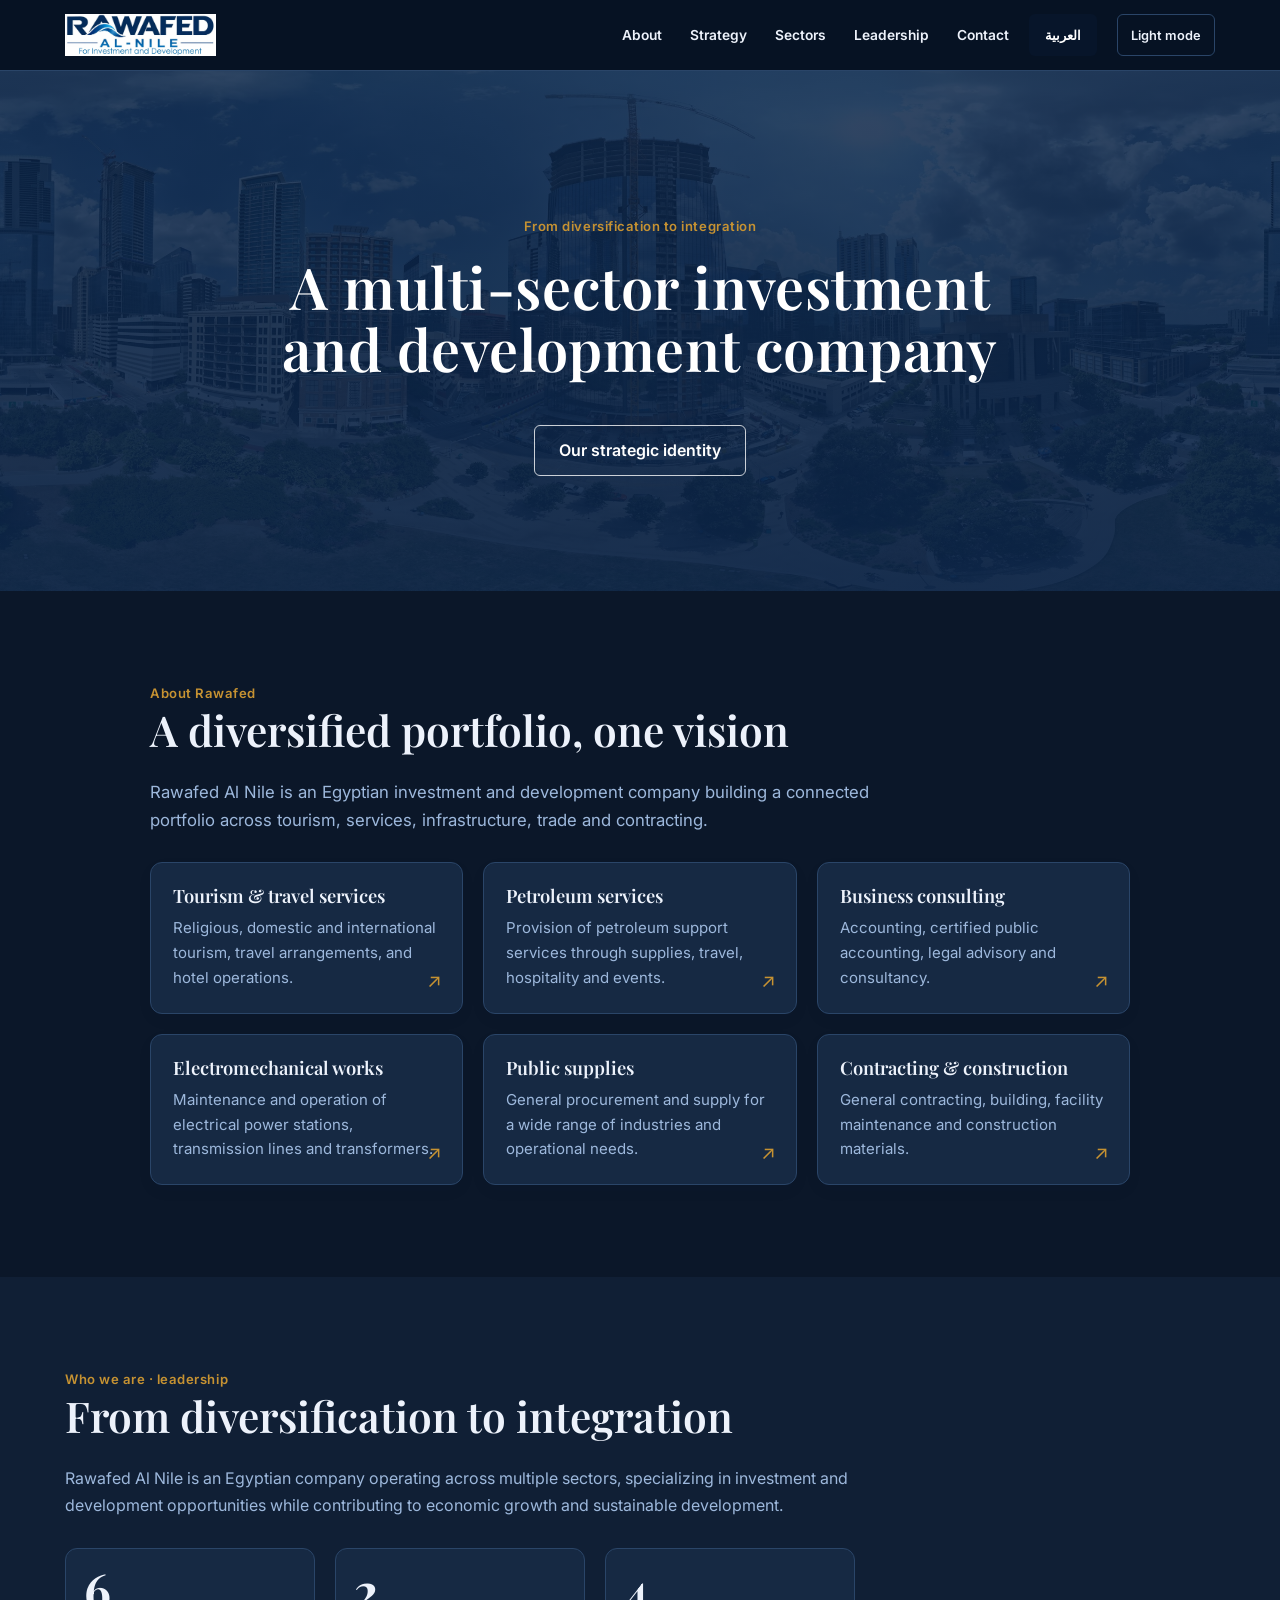
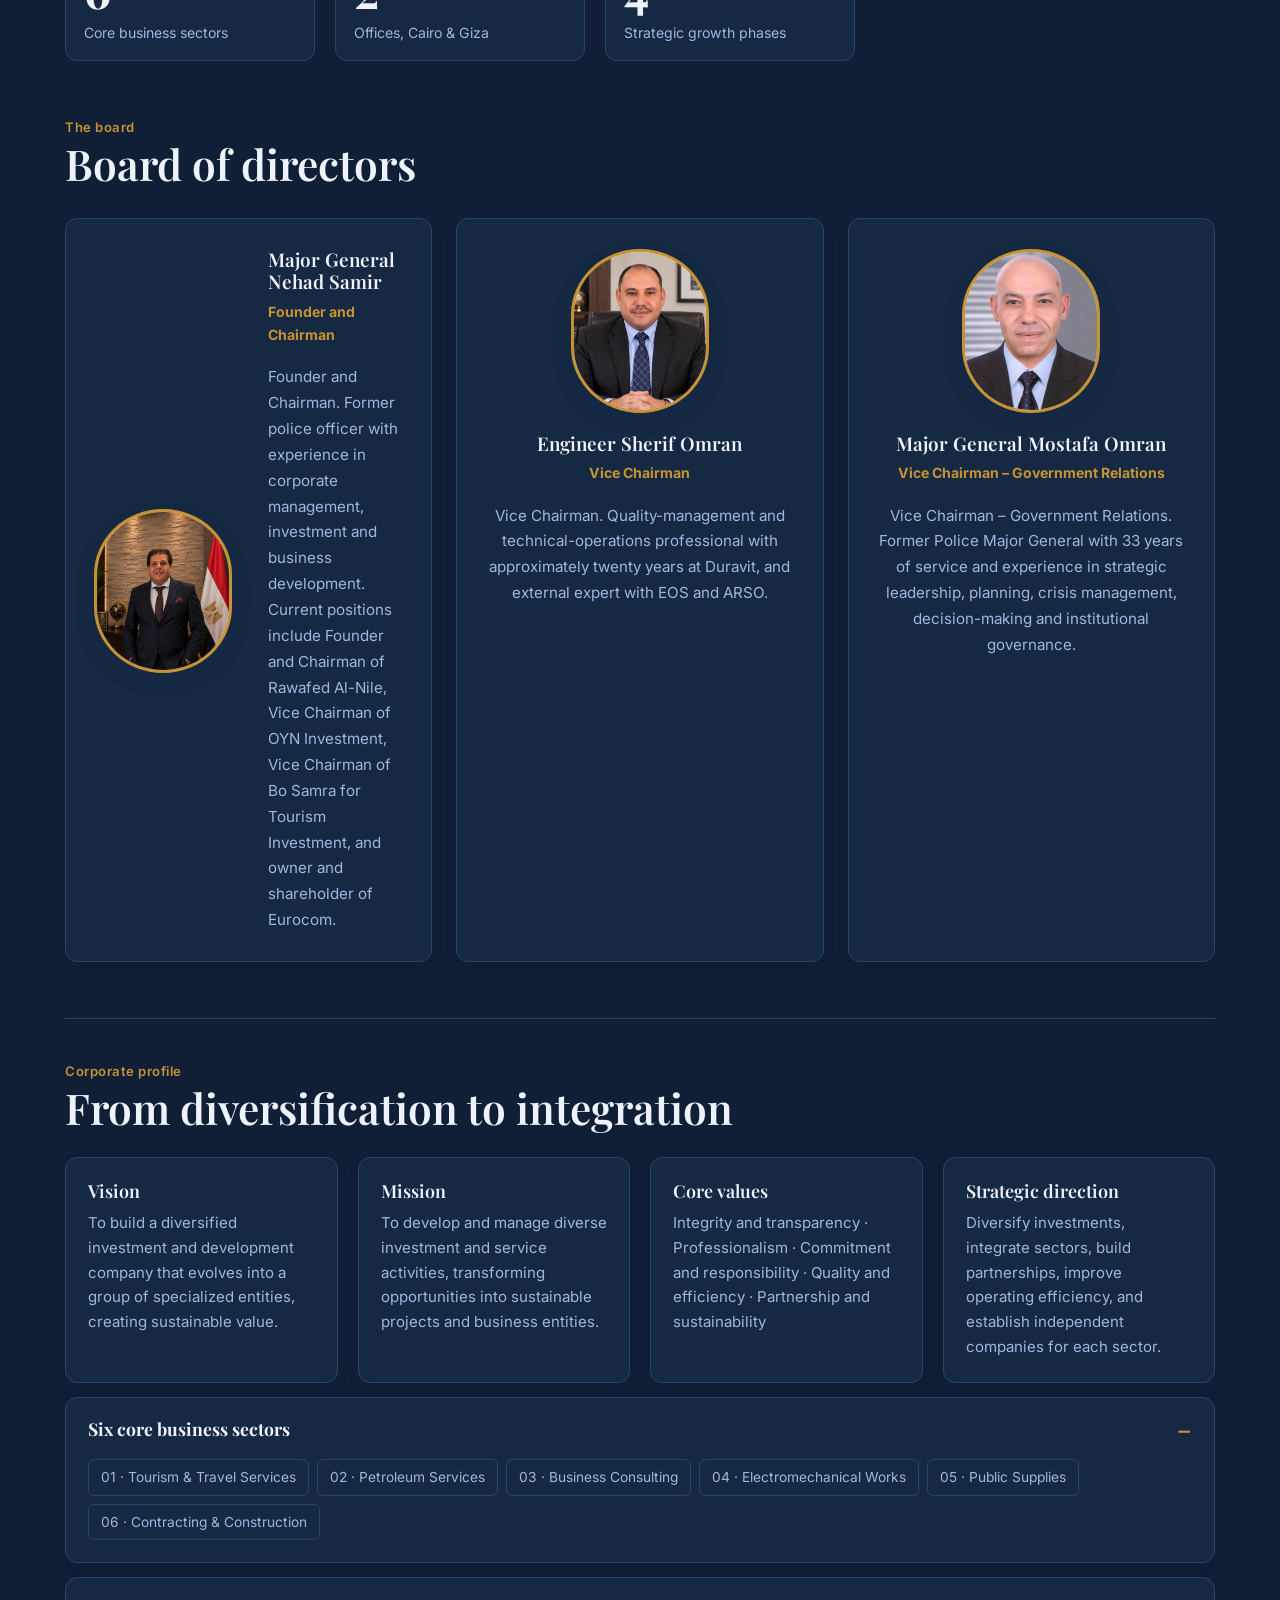
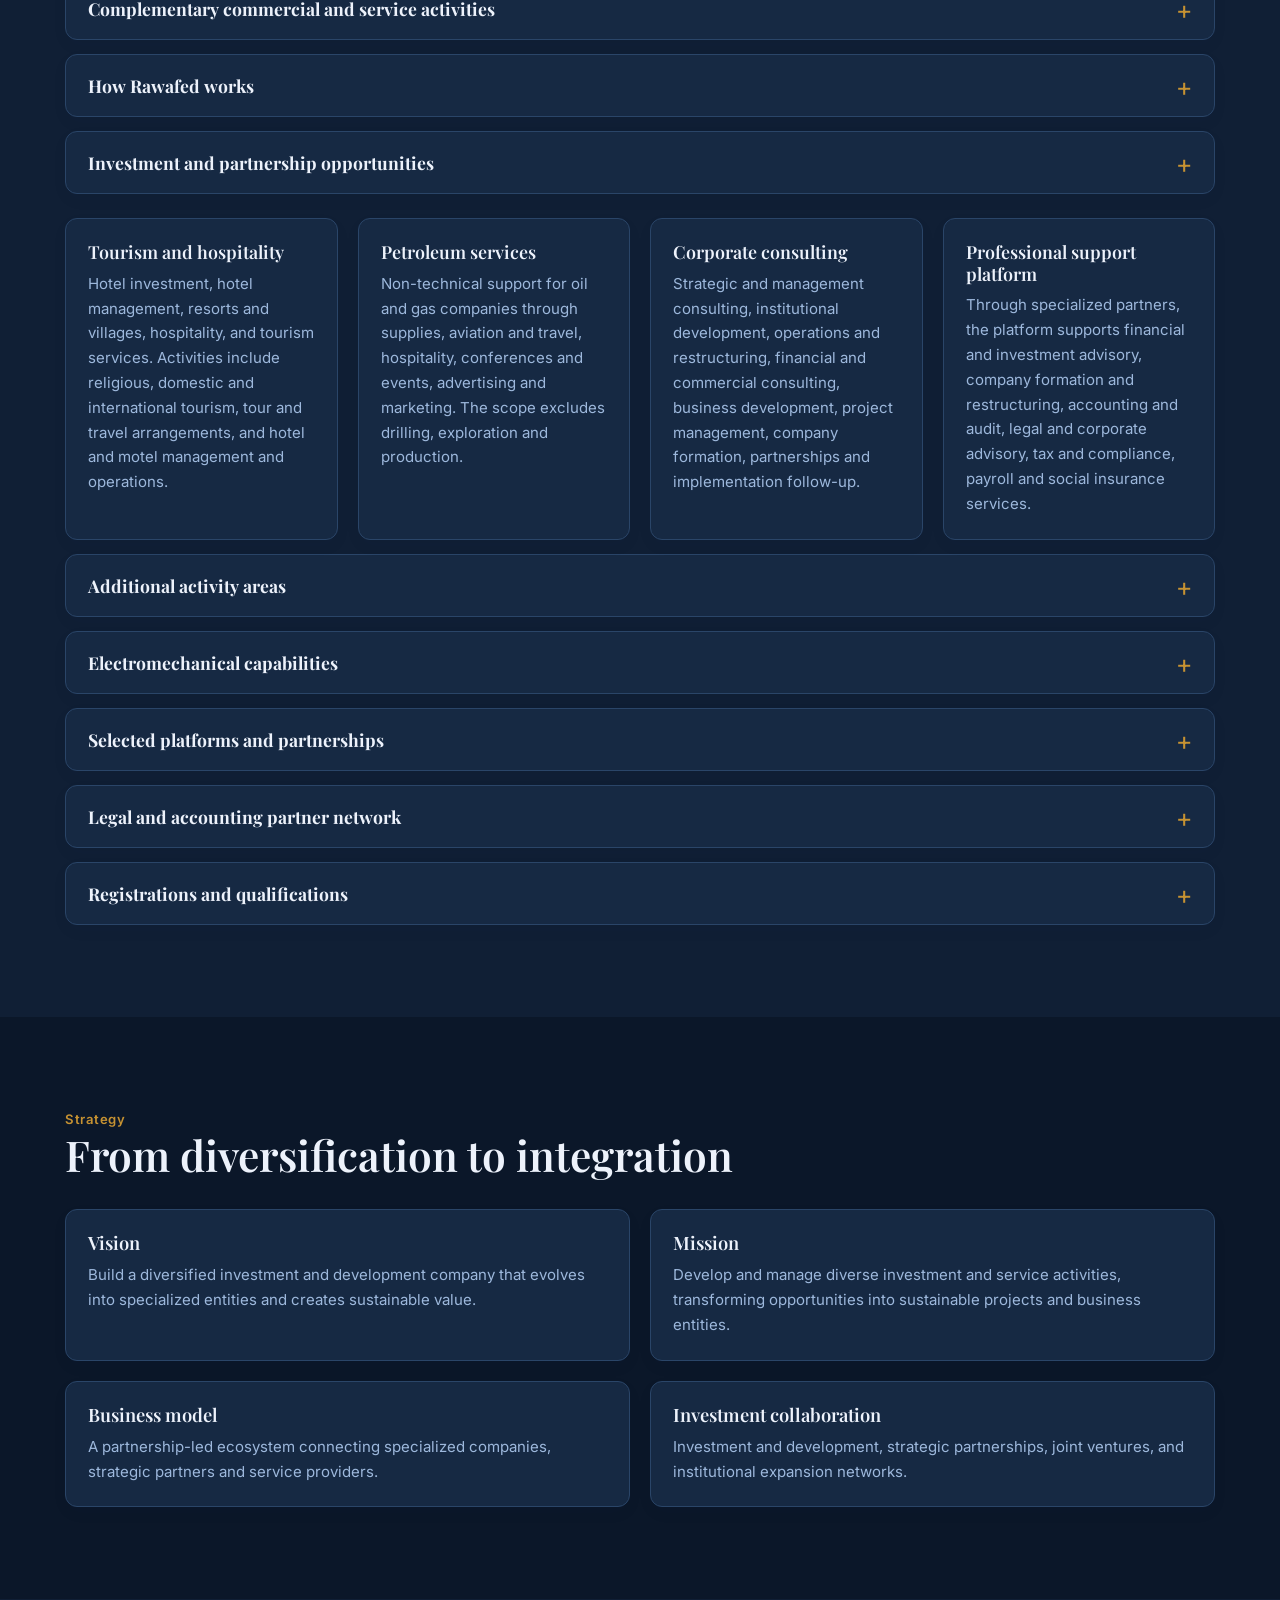
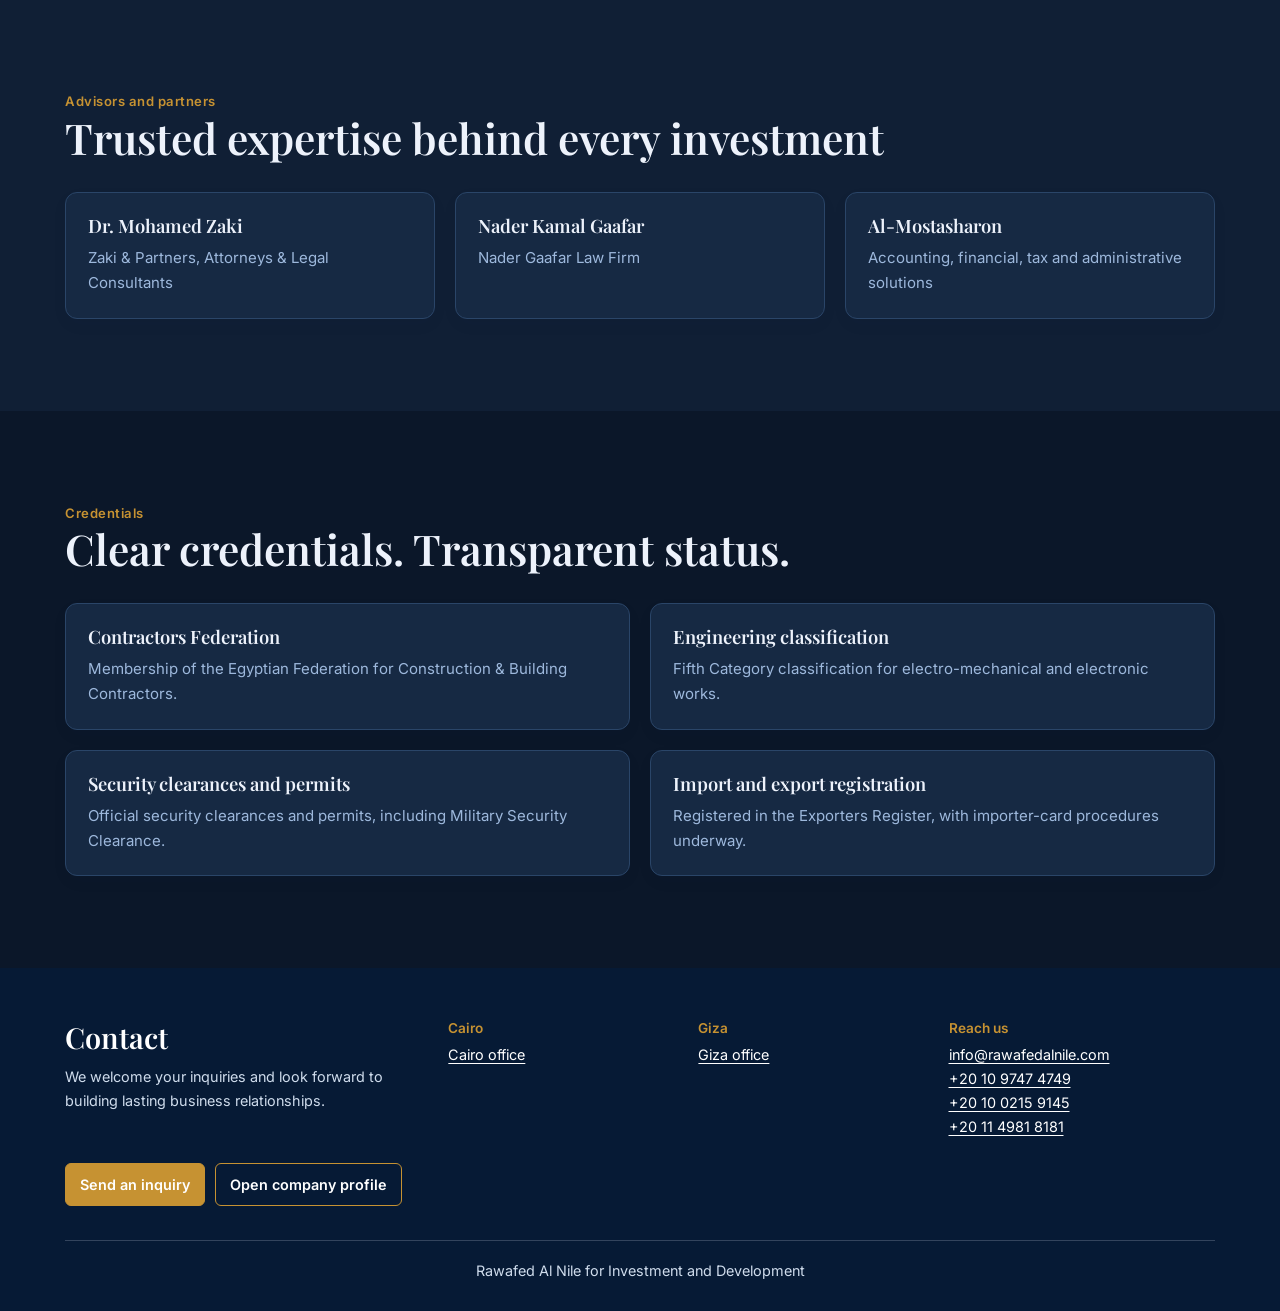
==== commit 542ac5e2: "updated sitemap" ====
--- a/index.html
+++ b/index.html
@@ -115,7 +115,7 @@
             <nav id="site-nav" aria-label="Primary navigation">
                 <a href="#about"><span class="en">About</span><span class="ar">عن الشركة</span></a>
                 <a href="#strategy"><span class="en">Strategy</span><span class="ar">الاستراتيجية</span></a>
-                <a href="#sectors"><span class="en">Sectors</span><span class="ar">القطاعات</span></a>
+                <a href="#about"><span class="en">Sectors</span><span class="ar">القطاعات</span></a>
                 <a href="#leadership"><span class="en">Leadership</span><span class="ar">القيادة</span></a>
                 <a href="#contact"><span class="en">Contact</span><span class="ar">تواصل</span></a>
             </nav>
@@ -130,7 +130,7 @@
 <main id="main-content">
 <div class="hero" id="top">
 <div class="sl on hero-photo"><div class="wrap"><div class="k"><span class="en">From diversification to integration</span><span class="ar">من التنوع إلى التكامل</span></div><h1><span class="en">A multi-sector investment and development company</span><span class="ar">شركة متعددة القطاعات للاستثمار والتنمية</span></h1><a class="go" href="#leadership"><span class="en">Our strategic identity</span><span class="ar">هويتنا الاستراتيجية</span></a></div></div>
-<div class="sl hero-aerial"><div class="wrap"><div class="k"><span class="en">Investment and partnerships</span><span class="ar">الاستثمار والشراكات</span></div><h2><span class="en">Building value through investment and partnerships</span><span class="ar">نبني القيمة من خلال الاستثمار والشراكات</span></h2><a class="go" href="#sectors"><span class="en">View our sectors</span><span class="ar">استعرض قطاعاتنا</span></a></div></div>
+<div class="sl hero-aerial"><div class="wrap"><div class="k"><span class="en">Investment and partnerships</span><span class="ar">الاستثمار والشراكات</span></div><h2><span class="en">Building value through investment and partnerships</span><span class="ar">نبني القيمة من خلال الاستثمار والشراكات</span></h2><a class="go" href="#about"><span class="en">View our sectors</span><span class="ar">استعرض قطاعاتنا</span></a></div></div>
 </div>
 
 <section id="about"><div class="wrap ref-intro">
@@ -142,24 +142,11 @@
 <a class="ref-card ref-link" href="sectors/petroleum/"><h3><span class="en">Petroleum services</span><span class="ar">الخدمات البترولية</span></h3><p><span class="en">Provision of petroleum support services through supplies, travel, hospitality and events.</span><span class="ar">تقديم خدمات الدعم البترولي من خلال التوريدات والسفر والضيافة والفعاليات.</span></p><span class="ref-link__cue" aria-hidden="true">↗</span></a>
 <a class="ref-card ref-link" href="sectors/consulting/"><h3><span class="en">Business consulting</span><span class="ar">الاستشارات المؤسسية</span></h3><p><span class="en">Accounting, certified public accounting, legal advisory and consultancy.</span><span class="ar">المحاسبة والمراجعة والاستشارات القانونية والمؤسسية.</span></p><span class="ref-link__cue" aria-hidden="true">↗</span></a>
 <a class="ref-card ref-link" href="sectors/electromechanical/"><h3><span class="en">Electromechanical works</span><span class="ar">الأعمال الكهروميكانيكية</span></h3><p><span class="en">Maintenance and operation of electrical power stations, transmission lines and transformers.</span><span class="ar">صيانة وتشغيل محطات الطاقة الكهربائية وخطوط النقل والمحولات.</span></p><span class="ref-link__cue" aria-hidden="true">↗</span></a>
-<a class="ref-card ref-link" href="sectors/trade/"><h3><span class="en">Public supplies</span><span class="ar">التوريدات العامة</span></h3><p><span class="en">General procurement and supply for a wide range of industries and operational needs.</span><span class="ar">المشتريات والتوريدات العامة لمختلف الصناعات والاحتياجات التشغيلية.</span></p><span class="ref-link__cue" aria-hidden="true">↗</span></a>
-<a class="ref-card ref-link" href="sectors/trade/"><h3><span class="en">Contracting &amp; construction</span><span class="ar">المقاولات والإنشاءات</span></h3><p><span class="en">General contracting, building, facility maintenance and construction materials.</span><span class="ar">المقاولات العامة والإنشاءات وصيانة المرافق ومواد البناء.</span></p><span class="ref-link__cue" aria-hidden="true">↗</span></a>
+<a class="ref-card ref-link" href="sectors/supplies/"><h3><span class="en">Public supplies</span><span class="ar">التوريدات العامة</span></h3><p><span class="en">General procurement and supply for a wide range of industries and operational needs.</span><span class="ar">المشتريات والتوريدات العامة لمختلف الصناعات والاحتياجات التشغيلية.</span></p><span class="ref-link__cue" aria-hidden="true">↗</span></a>
+<a class="ref-card ref-link" href="sectors/contracting/"><h3><span class="en">Contracting &amp; construction</span><span class="ar">المقاولات والإنشاءات</span></h3><p><span class="en">General contracting, building, facility maintenance and construction materials.</span><span class="ar">المقاولات العامة والإنشاءات وصيانة المرافق ومواد البناء.</span></p><span class="ref-link__cue" aria-hidden="true">↗</span></a>
 </div>
 </div></section>
 
-<section id="sectors" class="alt"><div class="wrap">
-<div class="eye"><span class="en">Where we work</span><span class="ar">مجالات عملنا</span></div>
-<h2><span class="en">Project environments</span><span class="ar">بيئات المشروعات</span></h2>
-<div class="tiles">
-<div class="t"><span data-sector="01"><span class="en">Commercial &amp; administrative buildings</span><span class="ar">المباني الإدارية والتجارية</span></span></div>
-<div class="t"><span data-sector="02"><span class="en">Hotels &amp; resorts</span><span class="ar">الفنادق والمنتجعات</span></span></div>
-<div class="t"><span data-sector="03"><span class="en">Healthcare facilities</span><span class="ar">المنشآت الصحية</span></span></div>
-<div class="t"><span data-sector="04"><span class="en">Industrial facilities</span><span class="ar">المنشآت الصناعية</span></span></div>
-<div class="t"><span data-sector="05"><span class="en">Water &amp; treatment plants</span><span class="ar">محطات المياه والمعالجة</span></span></div>
-<div class="t"><span data-sector="06"><span class="en">Power stations &amp; networks</span><span class="ar">محطات وشبكات الكهرباء</span></span></div>
-<div class="t"><span data-sector="07"><span class="en">Residential compounds</span><span class="ar">المجمعات السكنية</span></span></div>
-<div class="t"><span data-sector="08"><span class="en">Pumping &amp; utility networks</span><span class="ar">شبكات الضخ والمرافق</span></span></div></div>
-</div></section>
 
 
 <section id="leadership" class="alt"><div class="wrap">
--- a/css/styles.css
+++ b/css/styles.css
@@ -157,15 +157,16 @@
 .stats b { font-variant-numeric: tabular-nums; }
 .stats span { display: block; margin-top: 8px; color: var(--mute); font-size: .88rem; }
 .leadership-board, .profile-details { margin-top: 56px; }
-.lead3 { grid-template-columns: 1.25fr 1fr 1fr; margin-top: 24px; align-items: stretch; }
+.lead3 { grid-template-columns: repeat(3, minmax(0, 1fr)); margin-top: 28px; align-items: stretch; gap: 24px; }
 .pp, .detail-card, .profile-block { background: var(--card); border: 1px solid var(--line); border-radius: 12px; box-shadow: 0 6px 18px rgba(11,36,71,.03); }
-.pp { padding: 24px; text-align: center; }
-.lead3 .pp:first-child { text-align: start; display: grid; grid-template-columns: 128px 1fr; column-gap: 20px; align-content: center; }
-.lead3 .pp:first-child .board-photo { grid-row: span 3; margin: 0; }
-.board-photo { width: 128px; height: 150px; margin: 0 auto 14px; object-fit: cover; object-position: center 20%; border: 3px solid var(--gold); border-radius: 50% / 40%; }
-.pp h3 { margin: 0 0 5px; color: var(--ink); font-size: 1.1rem; }
+.pp { min-height: 500px; padding: 30px 28px 28px; text-align: center; display: flex; flex-direction: column; align-items: center; }
+.lead3 .pp:first-child { text-align: start; display: grid; grid-template-columns: 150px minmax(0, 1fr); column-gap: 24px; align-content: center; align-items: center; }
+.lead3 .pp:first-child .board-photo { grid-row: 1 / span 4; margin: 0; }
+.board-photo { width: 138px; height: 164px; margin: 0 auto 20px; object-fit: cover; object-position: center 20%; border: 3px solid var(--gold); border-radius: 50% / 40%; box-shadow: 0 8px 20px rgba(11,36,71,.12); }
+.pp h3 { margin: 0 0 6px; color: var(--ink); font-size: 1.18rem; }
 .pp em { color: var(--gold); font-size: .88rem; font-style: normal; font-weight: 700; }
-.board-bio { margin: 12px 0 0; font-size: .9rem; }
+.board-bio { margin: 18px 0 0; color: var(--mute); font-size: .95rem; line-height: 1.7; }
+.lead3 .pp:not(:first-child) .board-bio { max-width: 360px; }
 .profile-details { border-top: 1px solid var(--line); padding-top: 42px; }
 .detail-grid { grid-template-columns: repeat(auto-fit, minmax(260px, 1fr)); margin-top: 24px; }
 .detail-card { padding: 22px; }
@@ -225,6 +226,7 @@
   .ref-steps > div:nth-child(2) { border-right: 0; }
   .ref-steps > div:nth-child(n+3) { border-top: 1px solid var(--line); }
   .lead3 { grid-template-columns: 1fr 1fr; }
+  .lead3 .pp { min-height: 470px; }
   .lead3 .pp:first-child { grid-column: 1 / -1; }
 }
 
@@ -244,8 +246,9 @@
   .contact-actions { display: grid; }
   .btn { width: 100%; }
   .lead3 { grid-template-columns: 1fr; }
-  .lead3 .pp:first-child { grid-column: auto; display: block; text-align: center; }
-  .lead3 .pp:first-child .board-photo { margin: 0 auto 14px; }
+  .lead3 .pp { min-height: 0; }
+  .lead3 .pp:first-child { grid-column: auto; display: flex; text-align: center; }
+  .lead3 .pp:first-child .board-photo { margin: 0 auto 20px; }
   .site-footer { padding-inline: 16px; }
   .site-footer__grid { grid-template-columns: 1fr; gap: 22px; }
   .site-footer__actions { display: grid; }
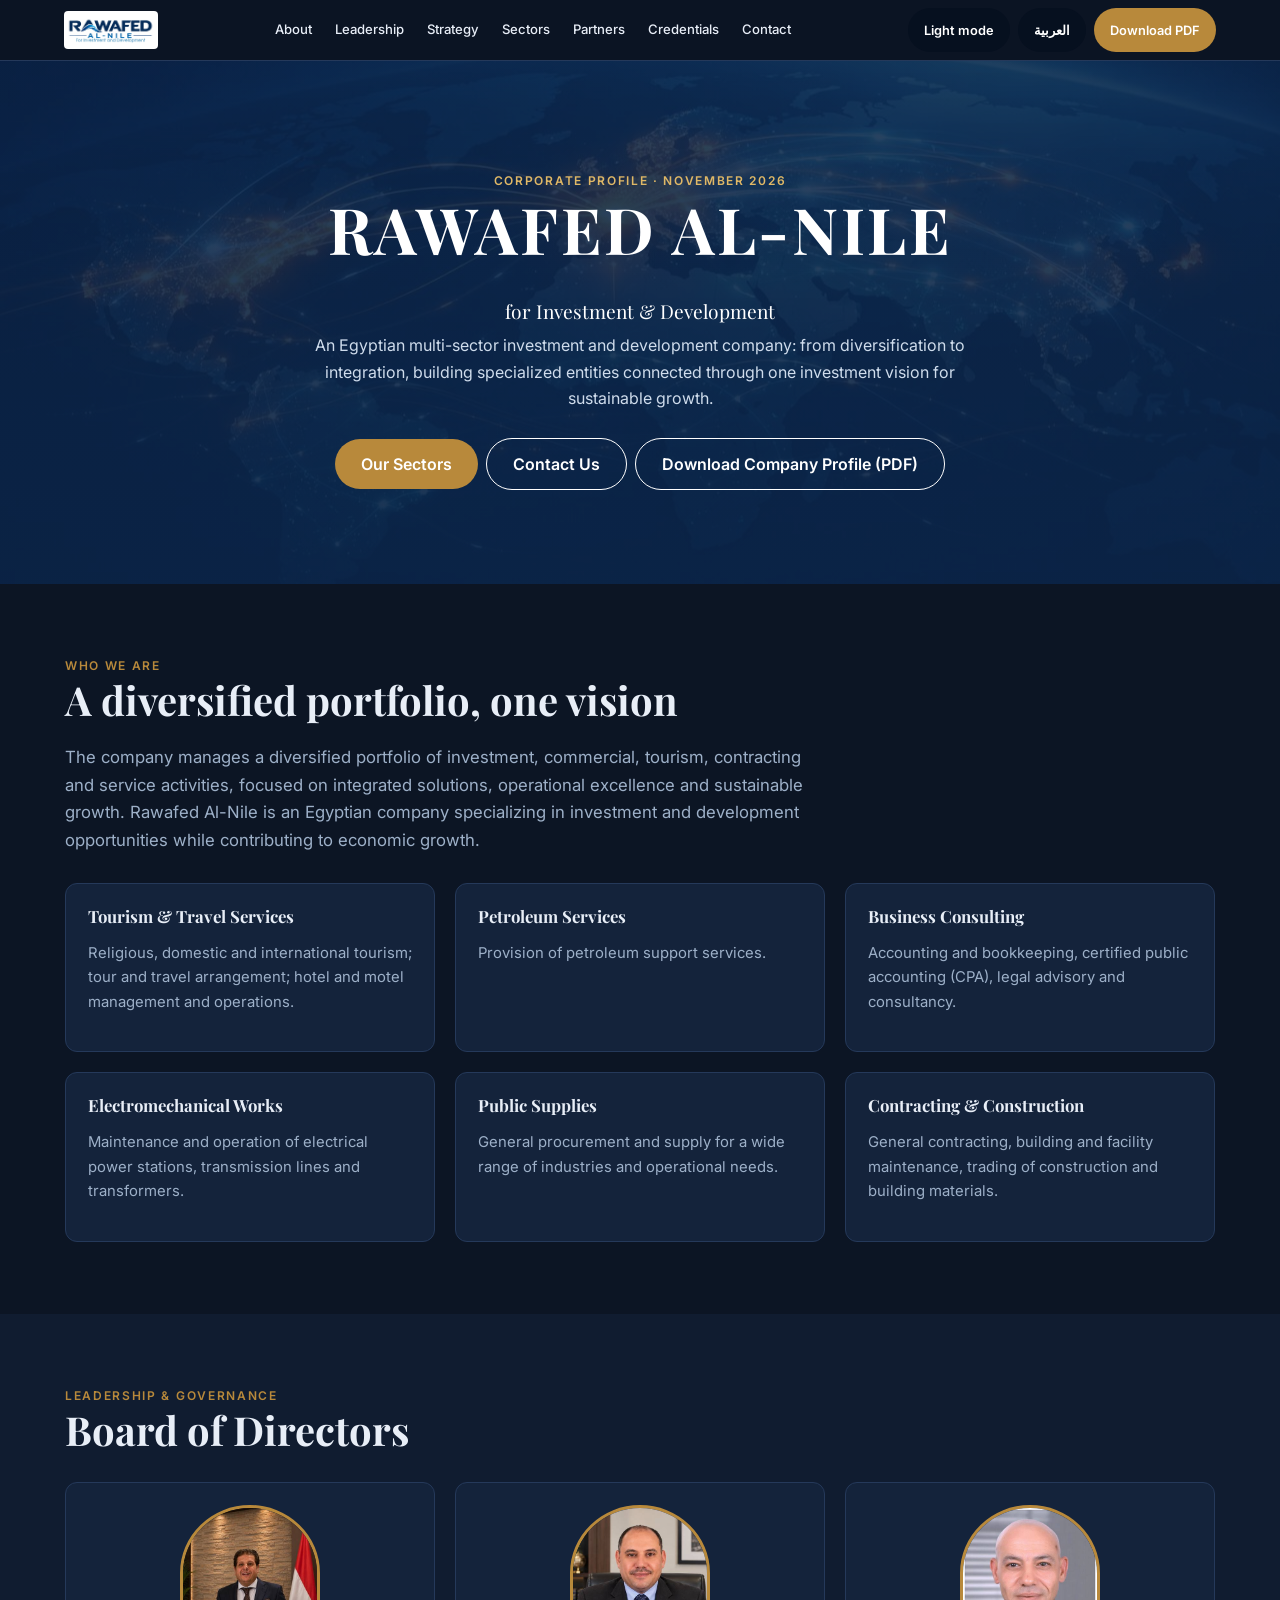
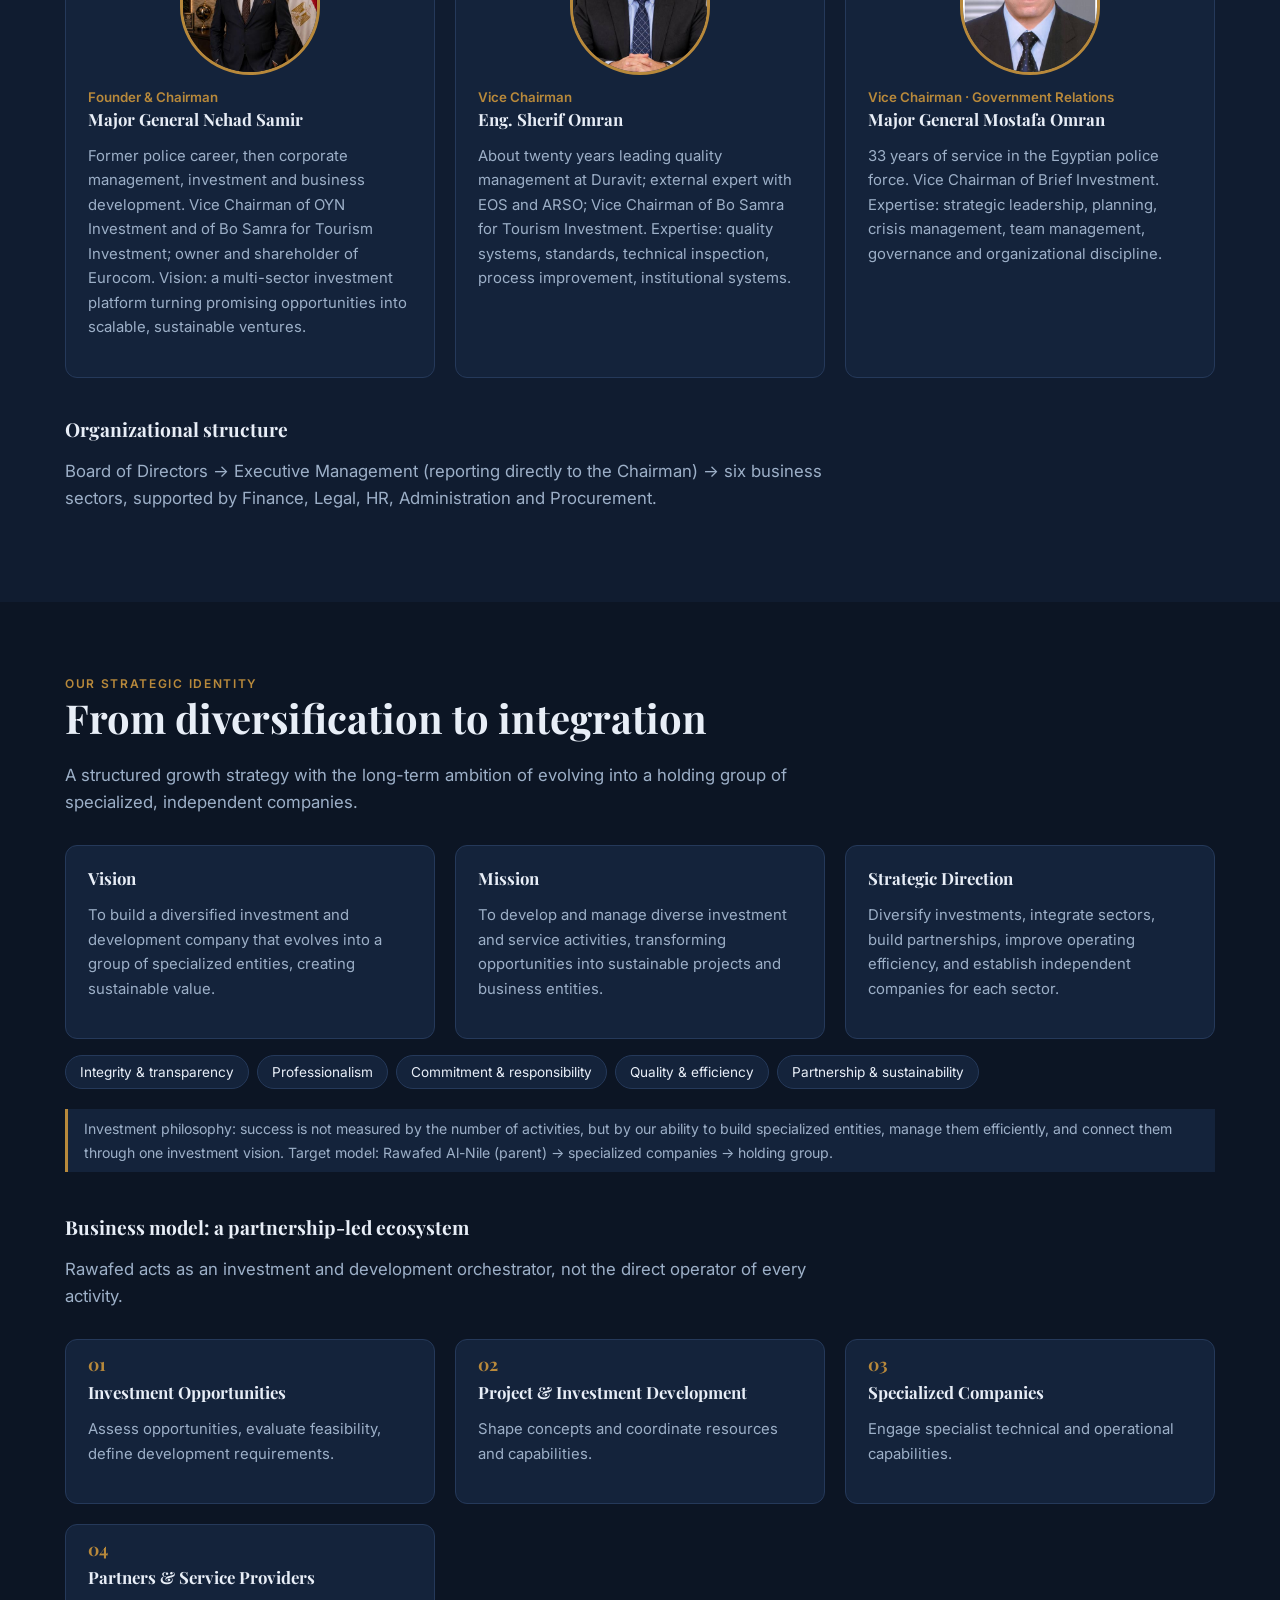
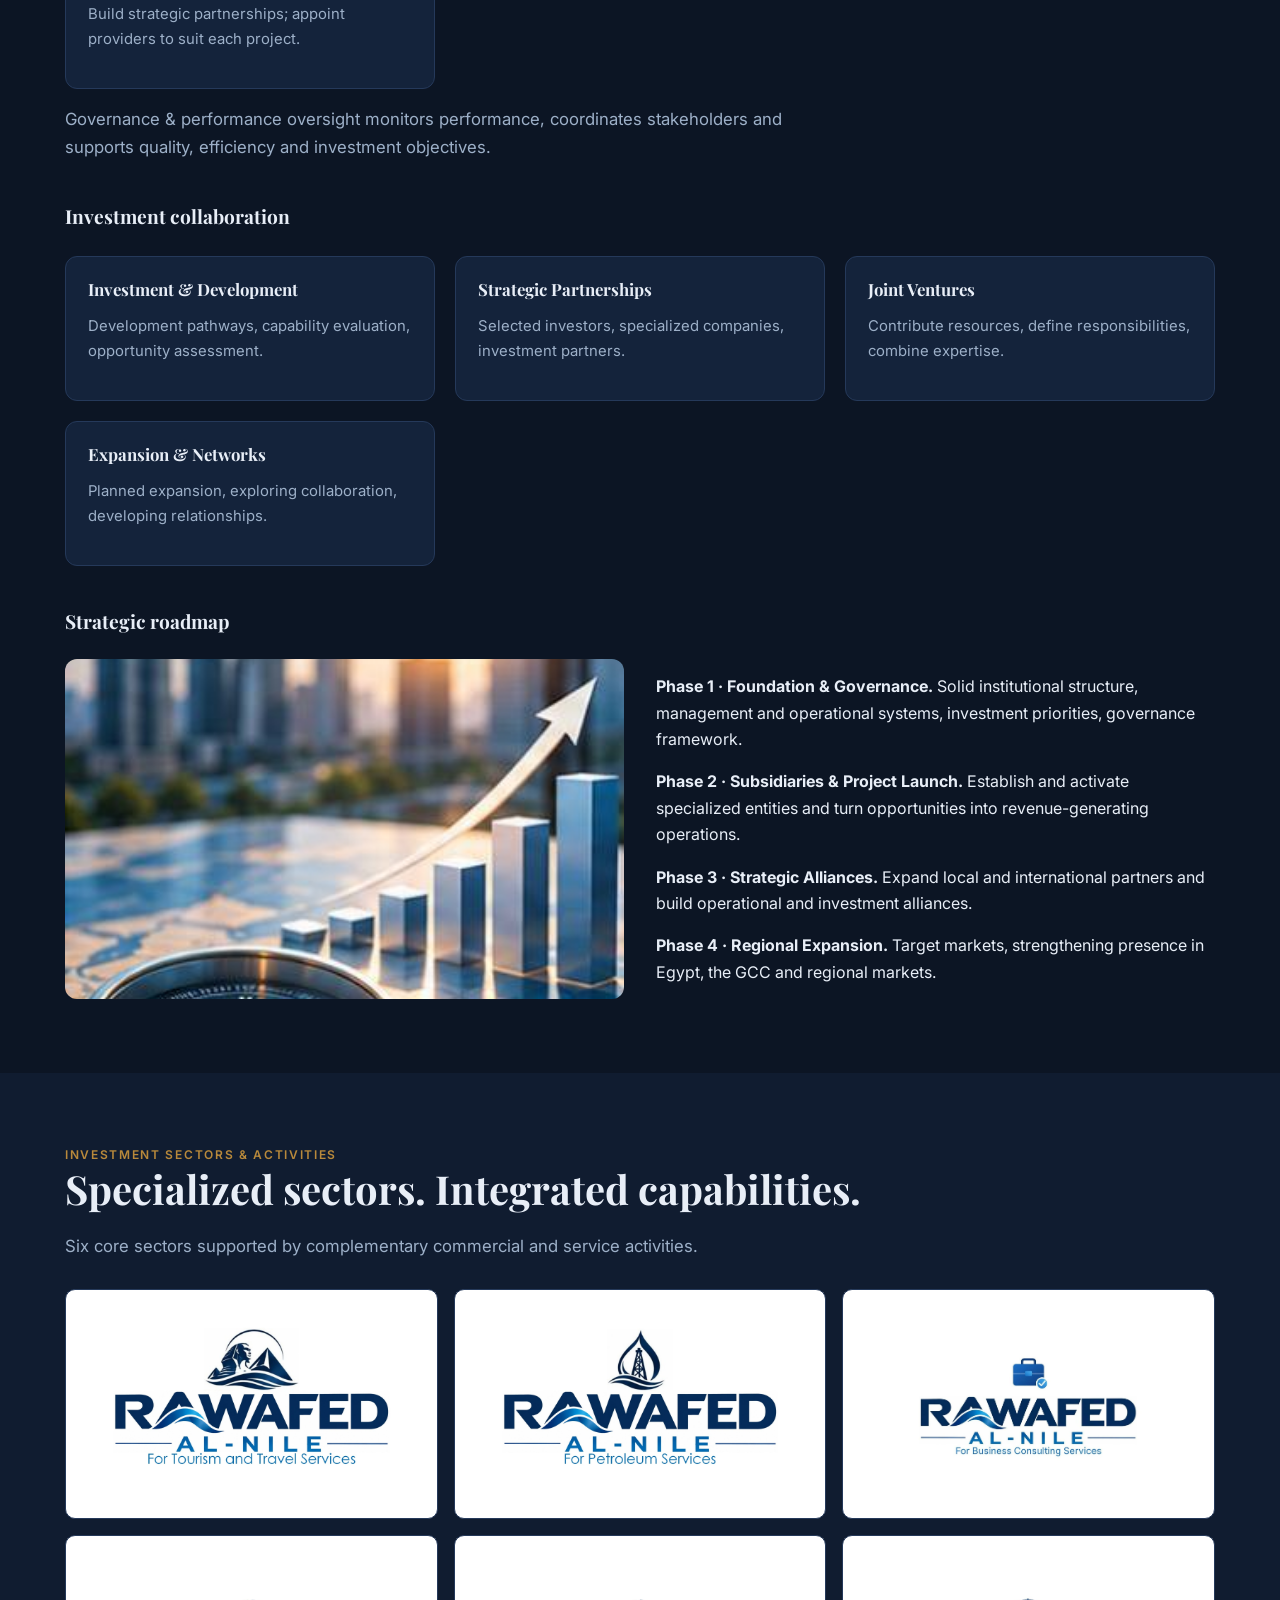
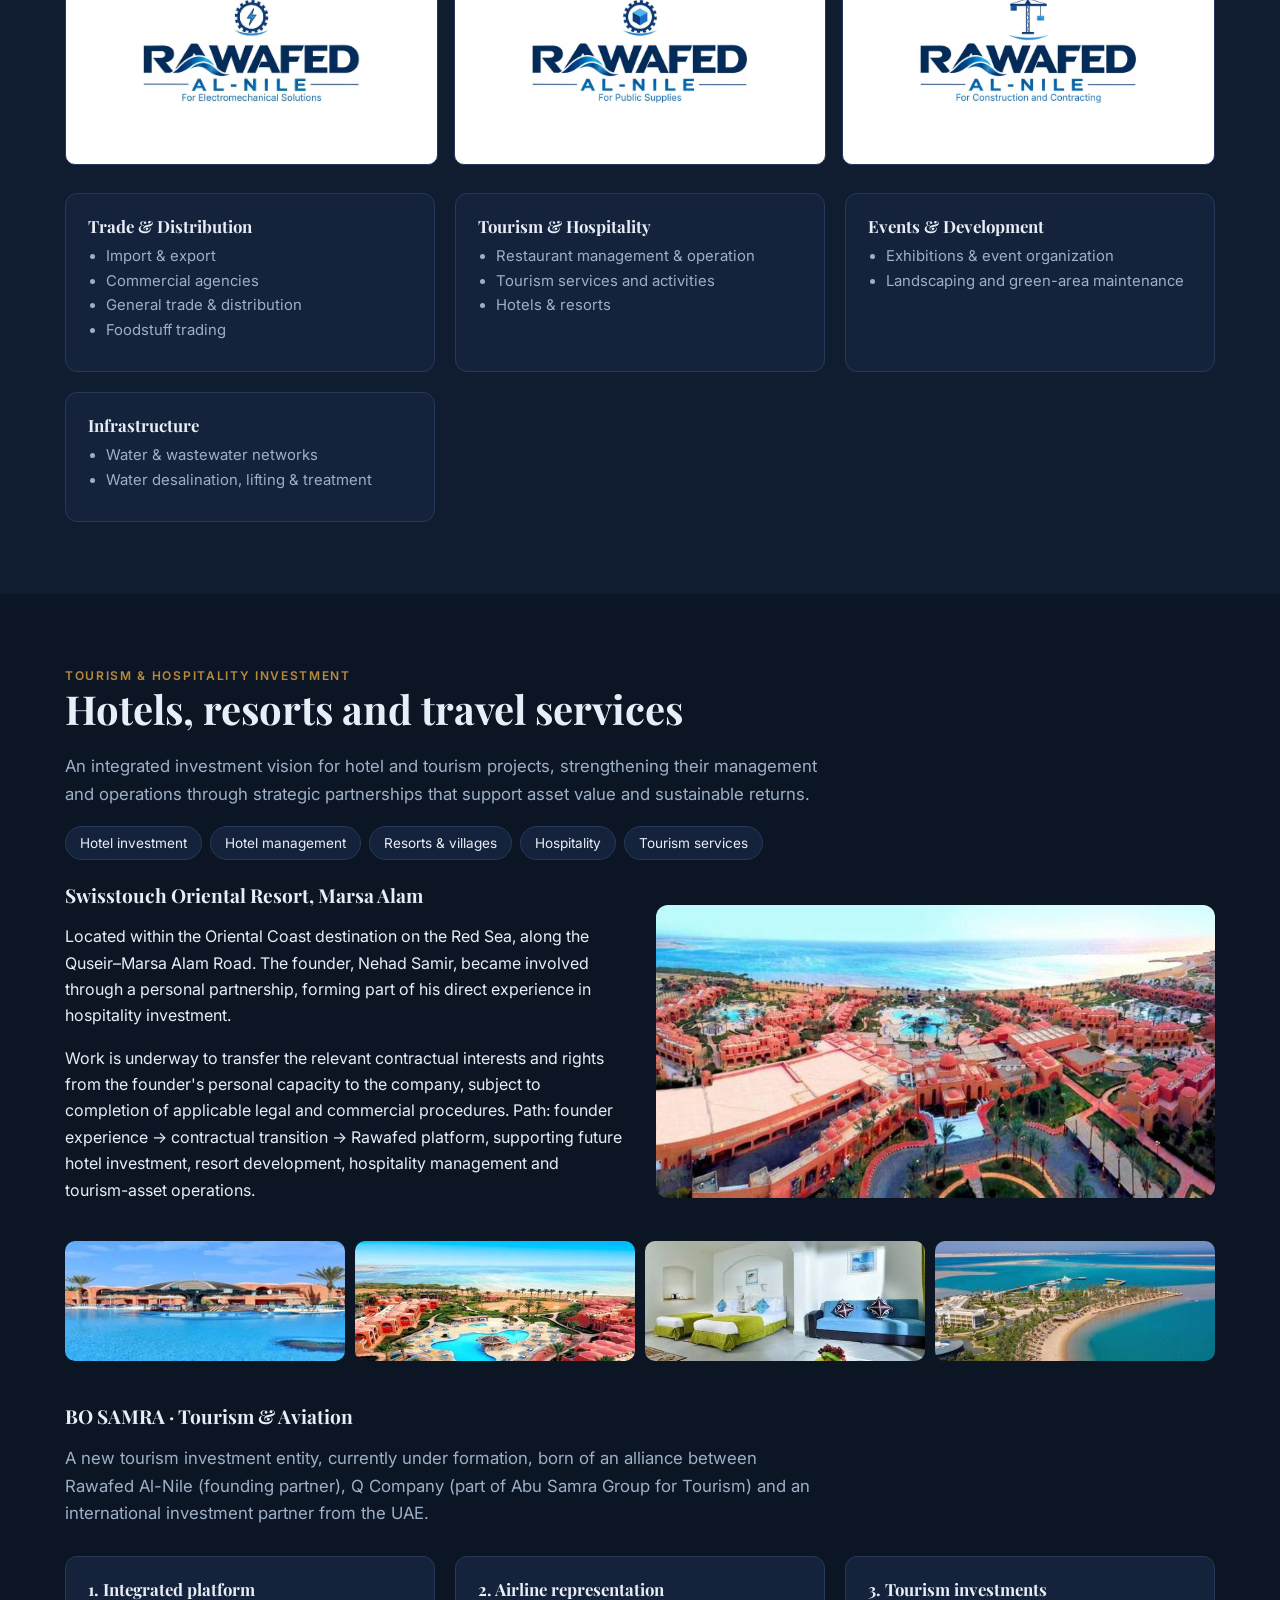
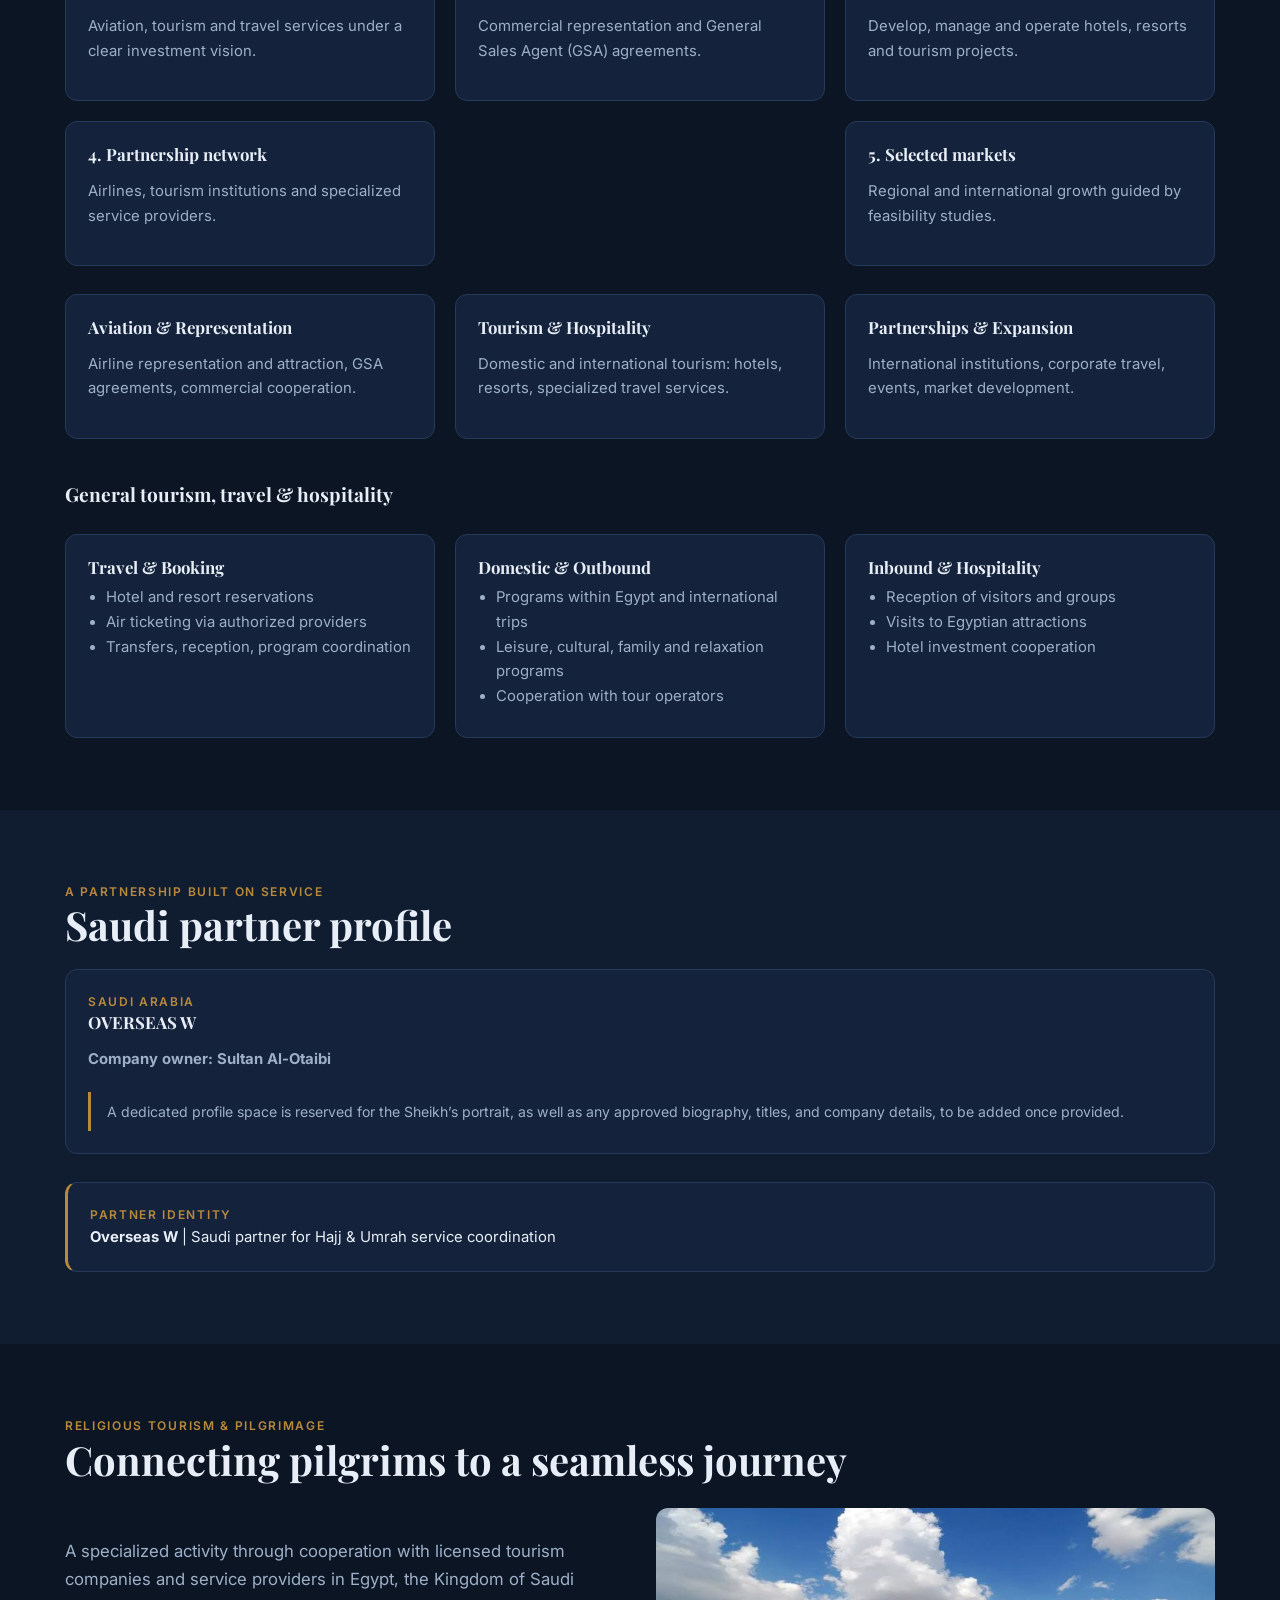
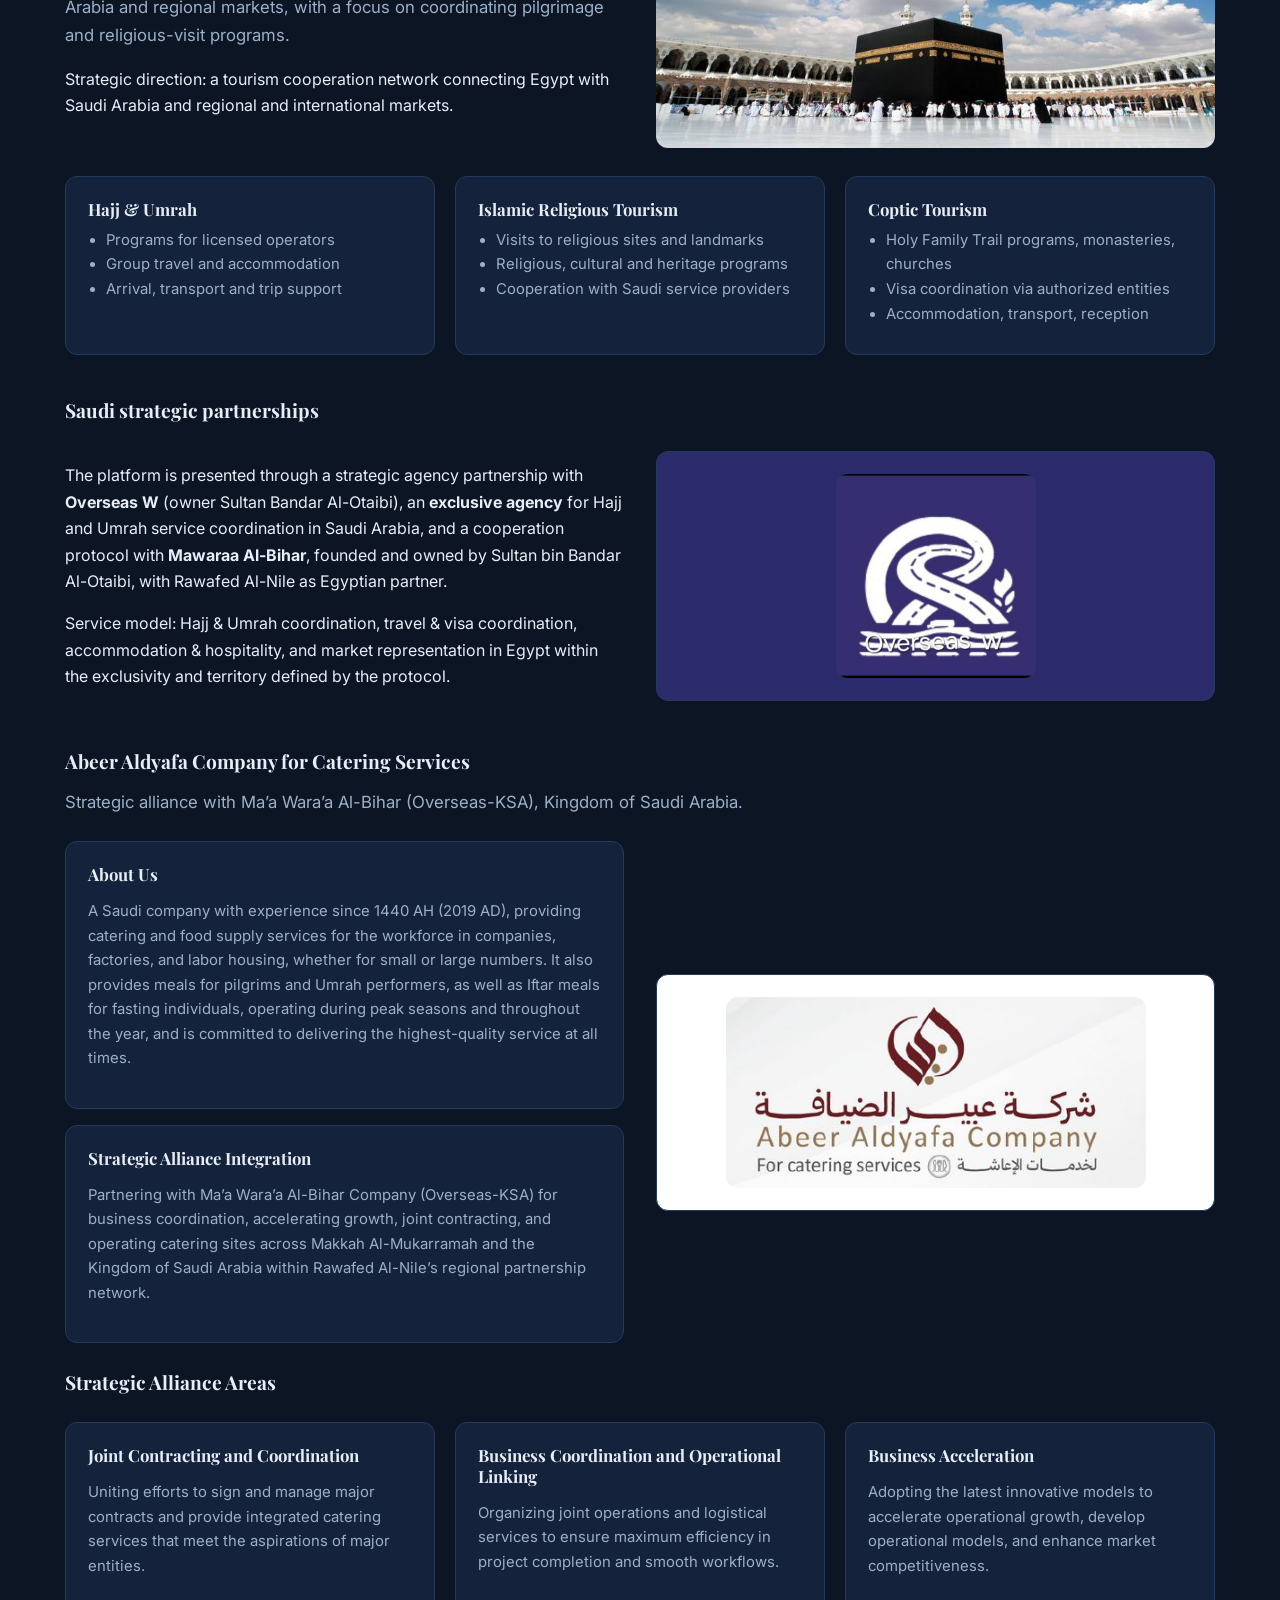
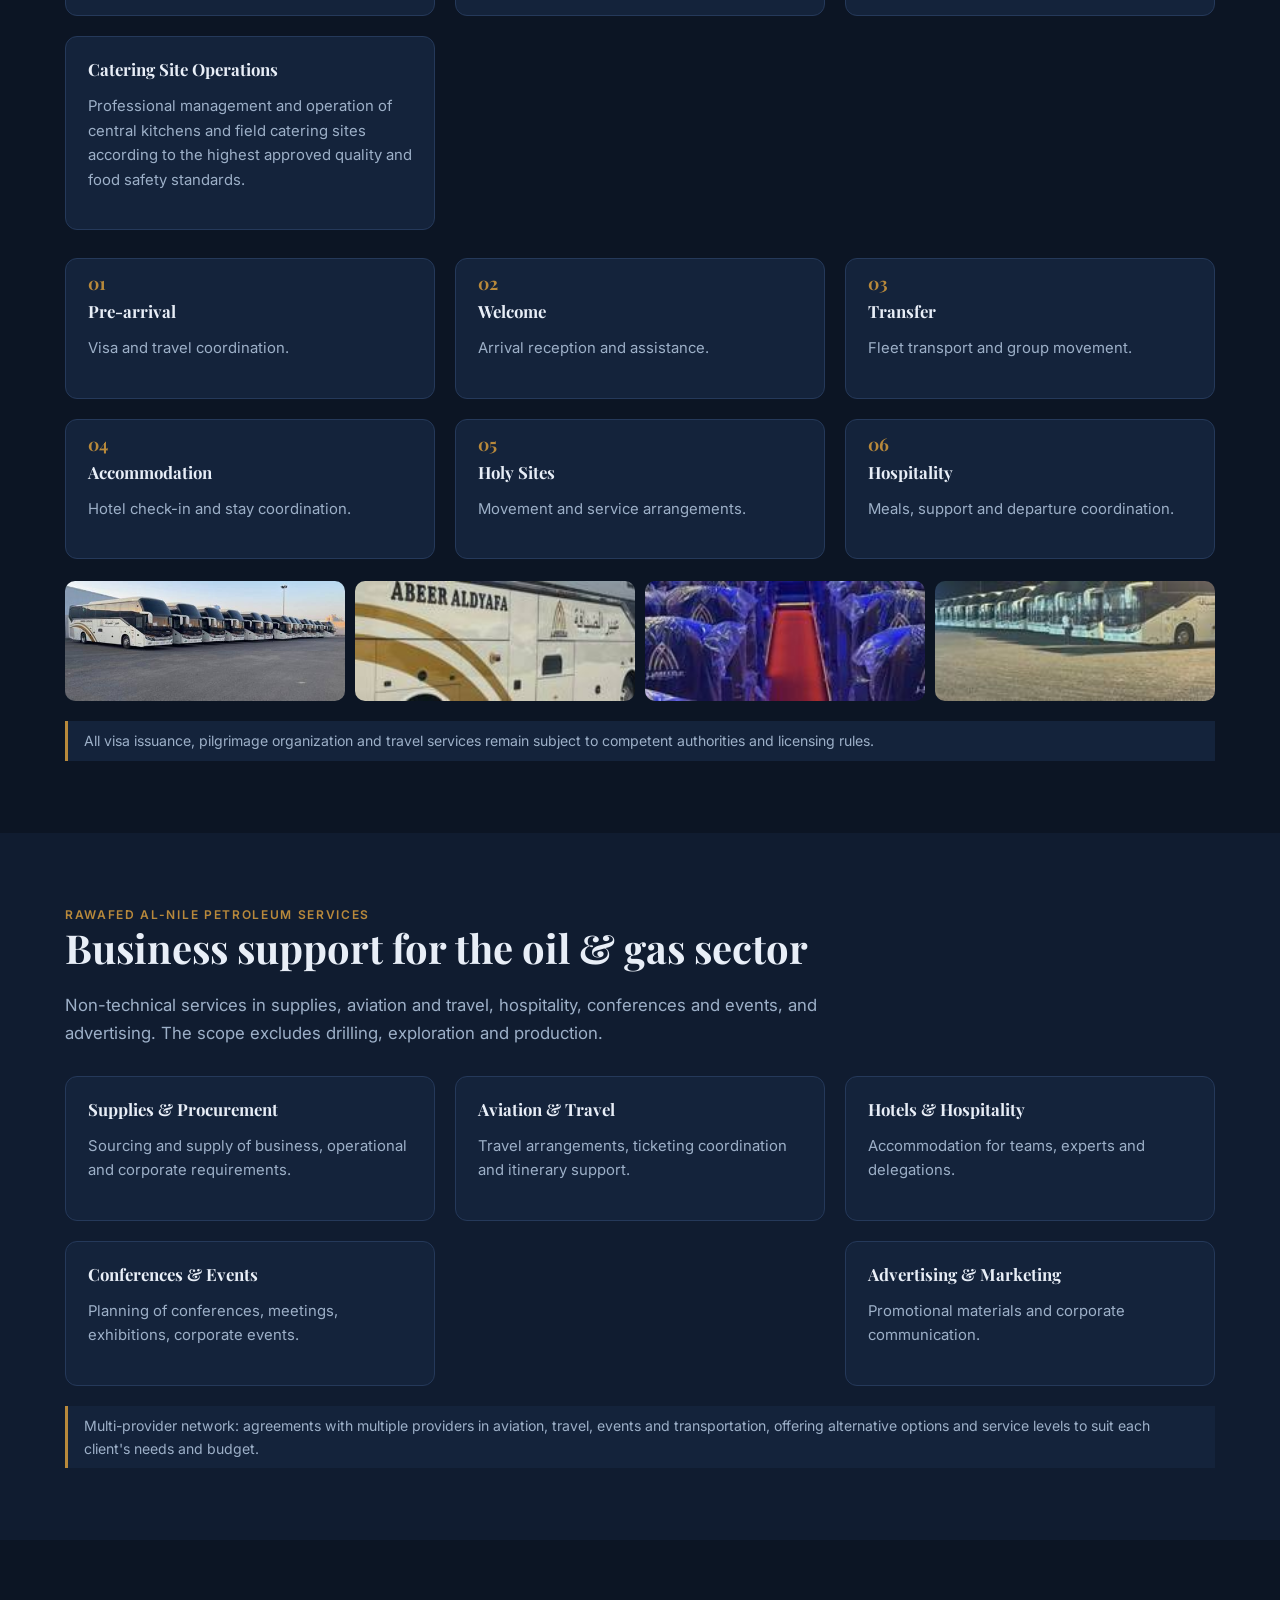
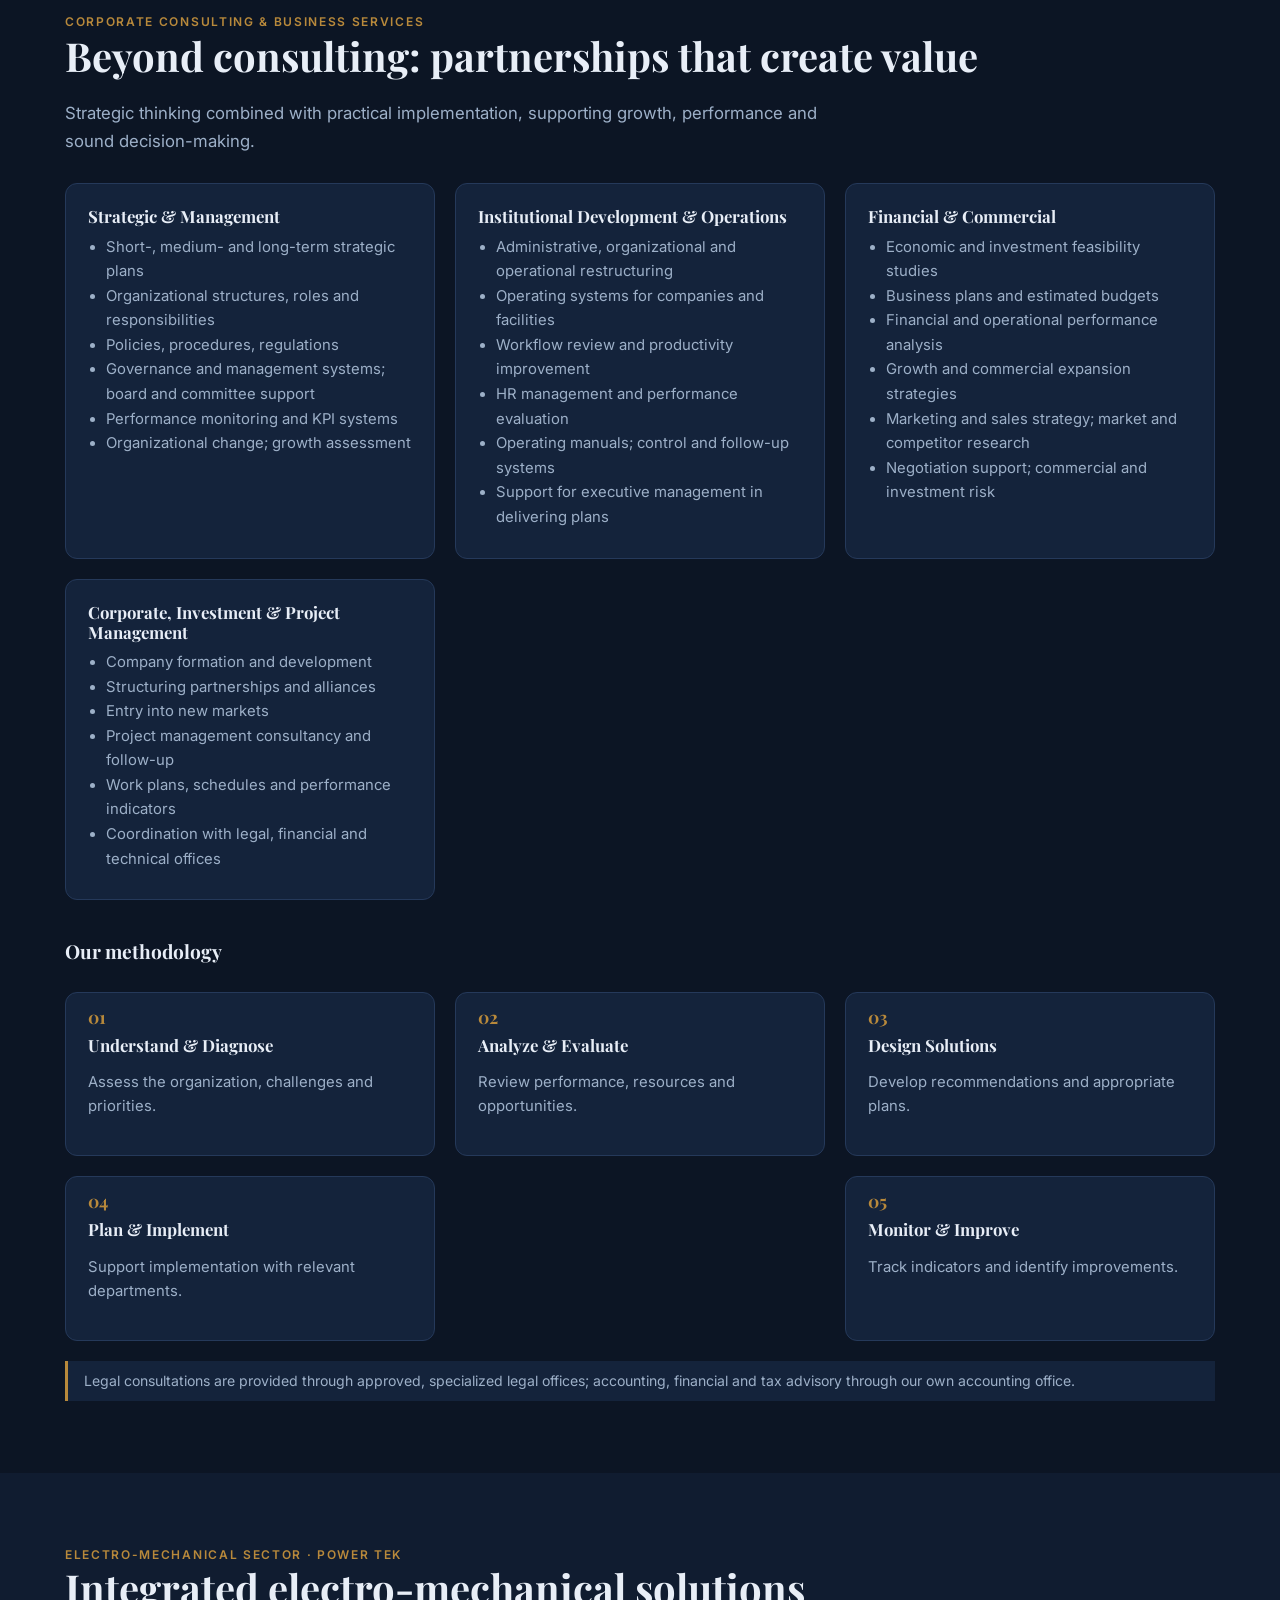
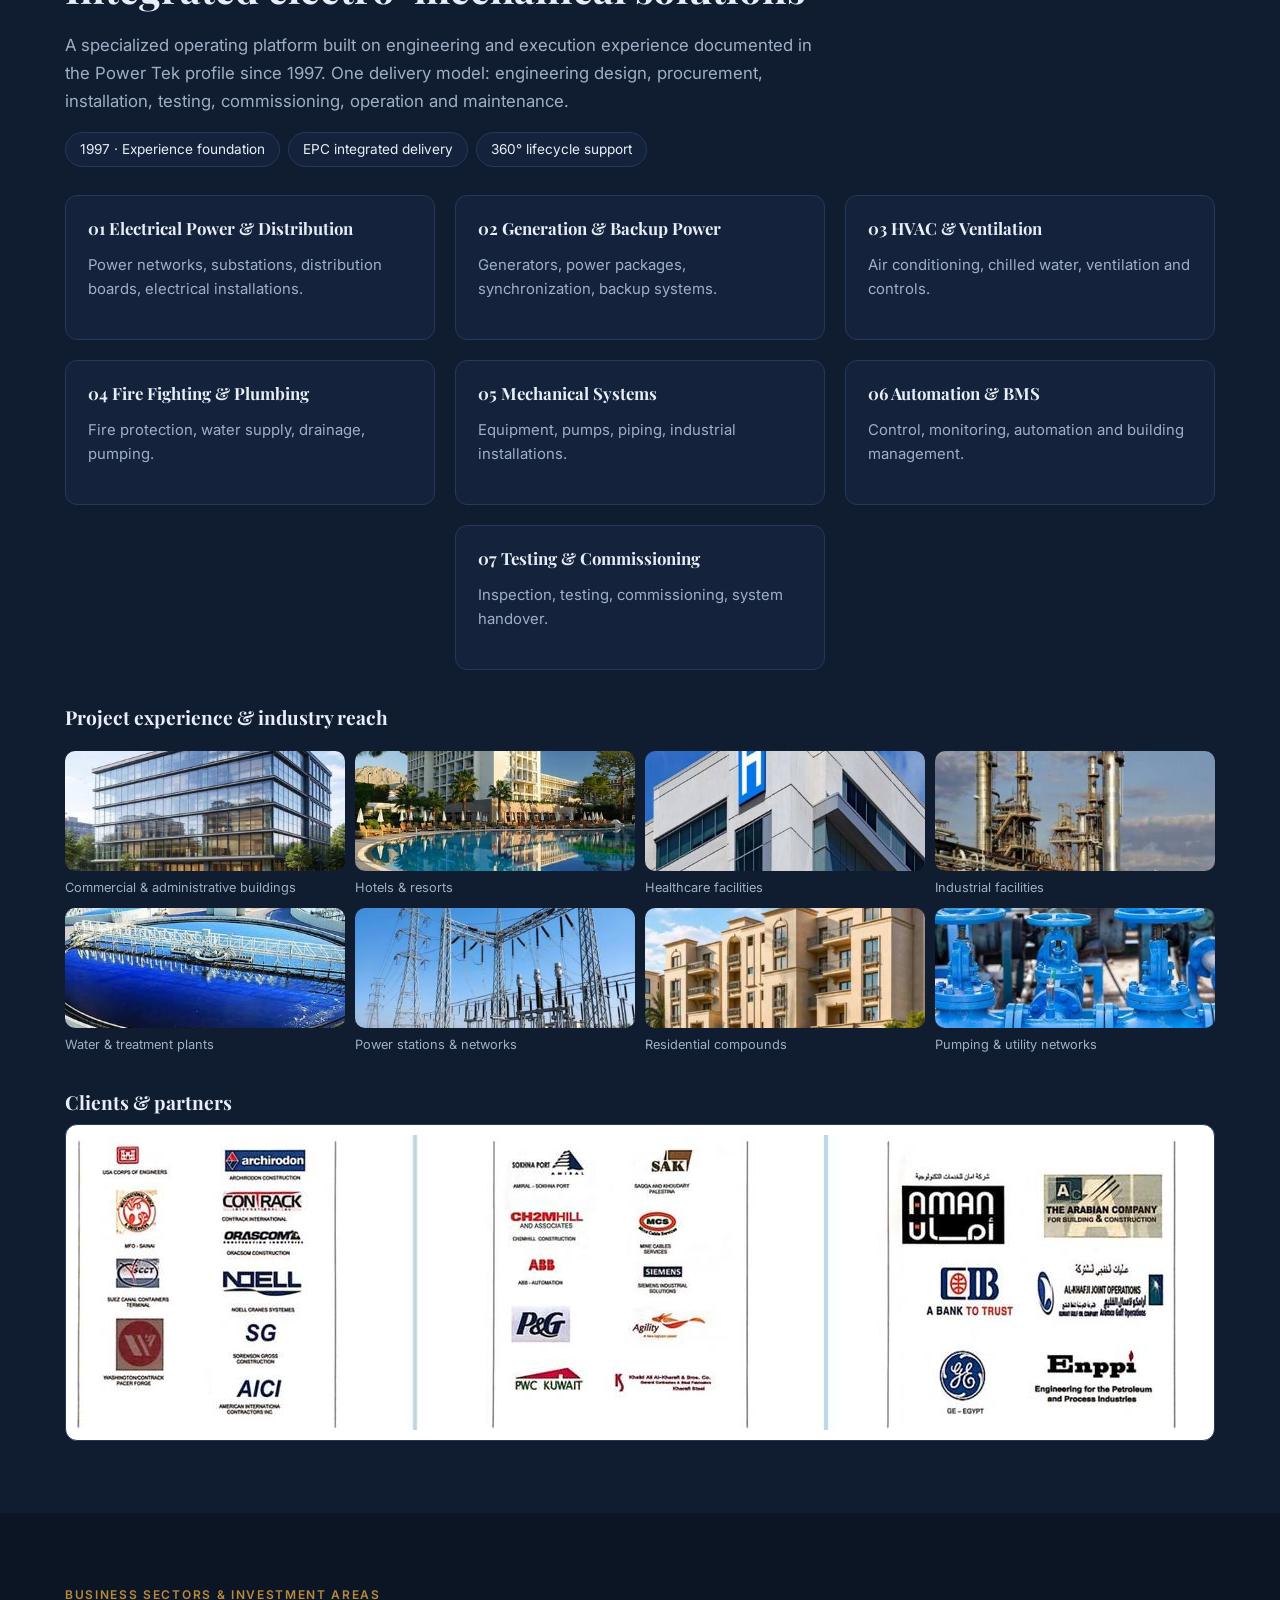
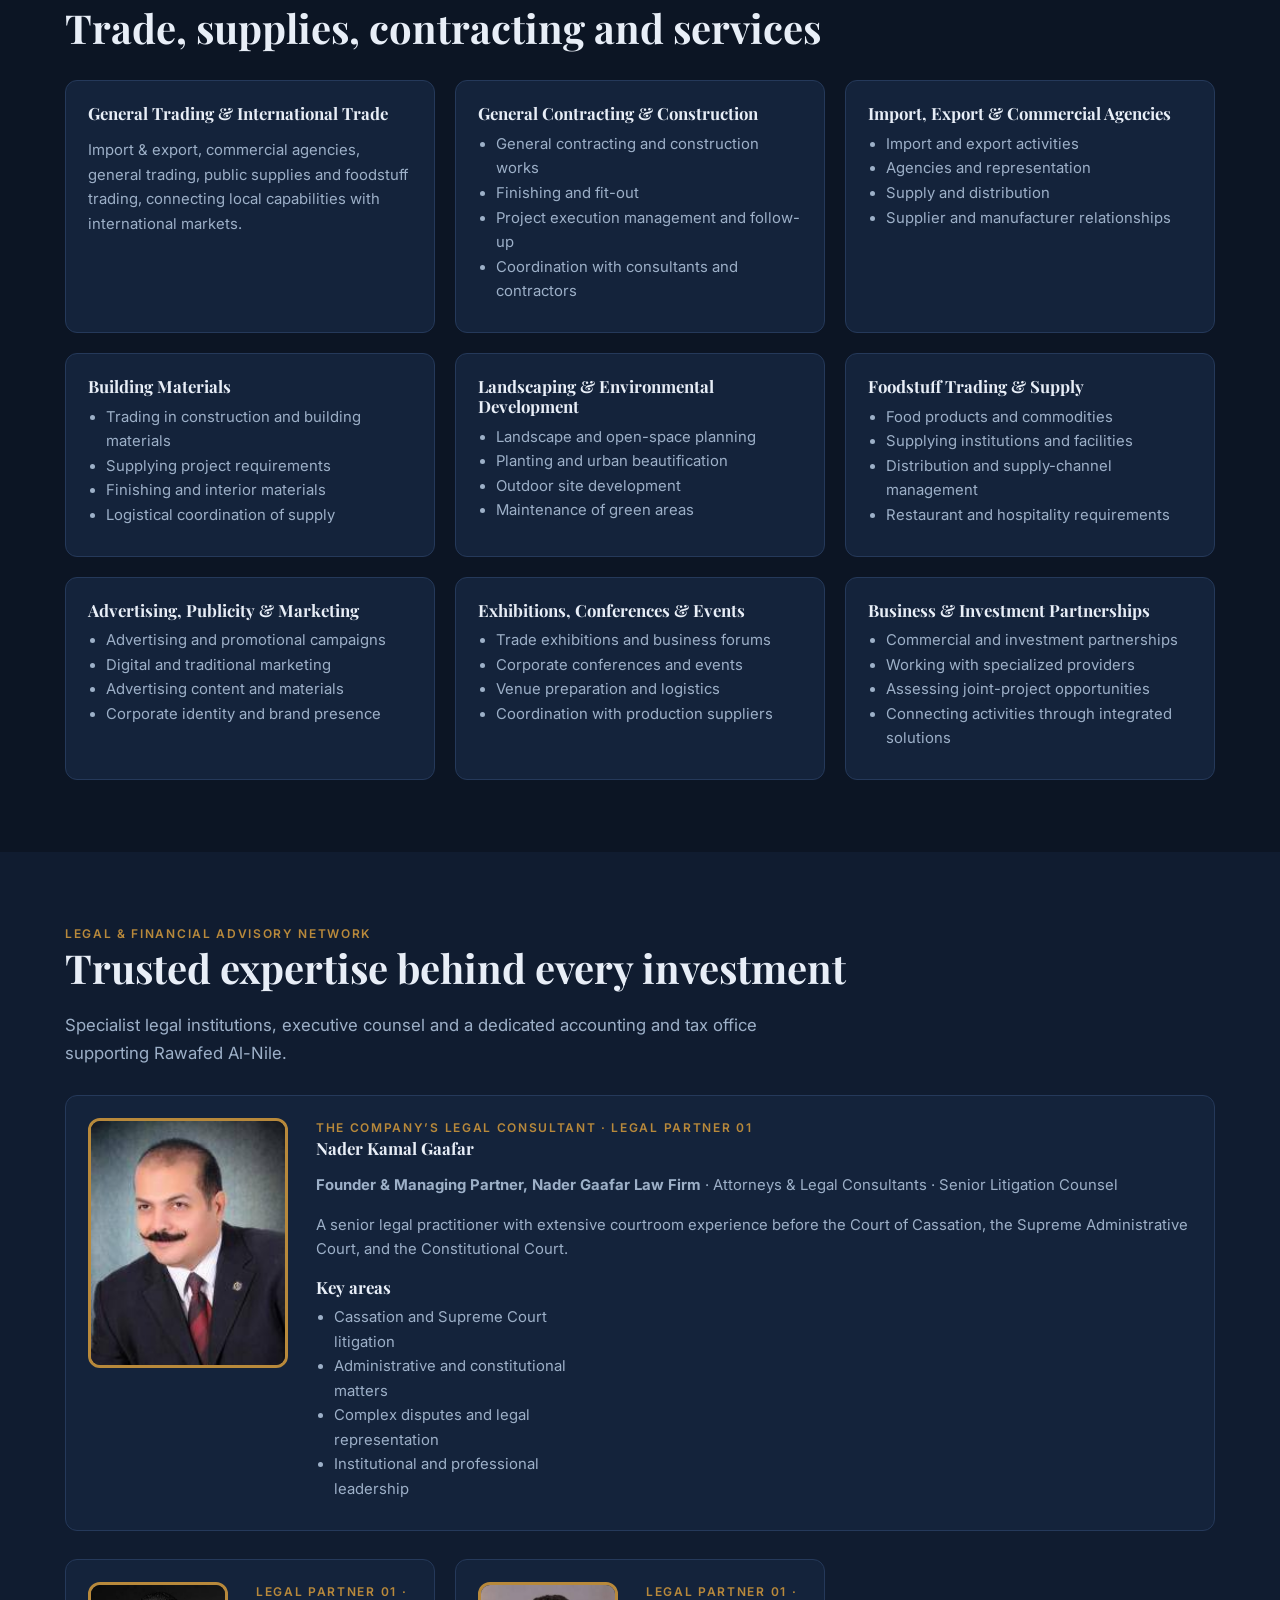
==== commit 98247c60: "Polish Rawafed website layout and assets" ====
--- a/index.html
+++ b/index.html
@@ -1,14 +1,14 @@
-<!DOCTYPE html>
+﻿<!DOCTYPE html>
 <html lang="en" dir="ltr" data-theme="dark">
     <head>
         <meta charset="utf-8">
         <meta name="viewport" content="width=device-width, initial-scale=1, viewport-fit=cover">
-        <title>Rawafed Al Nile | روافد النيل</title>
+        <title>RAWAFED AL-NILE for Investment &amp; Development</title>
         <link href="https://fonts.googleapis.com/css2?family=Cairo:wght@400;600;700;800&family=Inter:wght@400;500;600;700&family=Playfair+Display:wght@600;700&display=swap" rel="stylesheet">
         <meta name="description" content="Rawafed Al Nile for Investment and Development (روافد النيل للاستثمار والتنمية) is an Egyptian company working across tourism and travel services, petroleum services, business consulting, electromechanical works, public supplies, and contracting and construction.">
         <meta name="author" content="Rawafed Al Nile for Investment and Development">
         <meta name="keywords" content="Rawafed, Rawafid, Rawafed Al Nile, Rawafed Al-Nile, Rawafid Al Nile, Rawafed El Nile, Rawafid El Nile, Rawafedalnile, investment, development, Egypt investment, Egypt development, روافد, روافد النيل, استثمار, تطوير, استثمار وتطوير, الاستثمار والتنمية, Nehad Samir, Nihad Samir, Sherif Omran, Mostafa Omran, Mustafa Omran, نهاد سمير, نيهاد سمير, شريف عمران, مصطفى عمران, مصطفي عمران">
-        <meta name="robots" content="index,follow">
+        <meta name="robots" content="index,follow,max-image-preview:large">
         <meta name="theme-color" content="#12335b">
         <link rel="canonical" href="https://rawafedalnile.com/">
         <link rel="image_src" href="https://rawafedalnile.com/assets/rawafed-link-preview.png">
@@ -53,13 +53,27 @@
           ],
           "email": "info@rawafedalnile.com",
           "telephone": ["+20 10 9747 4749", "+20 10 0215 9145", "+20 11 4981 8181"],
+          "contactPoint": {"@type": "ContactPoint", "contactType": "business inquiries", "email": "info@rawafedalnile.com", "telephone": "+20 10 9747 4749", "areaServed": "EG", "availableLanguage": ["en", "ar"]},
           "address": {
             "@type": "PostalAddress",
             "streetAddress": "26 Abdullah bin Taher, Zone 6, Nasr City",
             "addressLocality": "Cairo",
             "addressCountry": "EG"
           },
-          "areaServed": {"@type": "Country", "name": "Egypt"}
+          "location": [
+            {"@type": "Place", "name": "Cairo office", "address": {"@type": "PostalAddress", "streetAddress": "26 Abdullah bin Taher, Zone 6, Nasr City", "addressLocality": "Cairo", "addressCountry": "EG"}},
+            {"@type": "Place", "name": "Giza office", "address": {"@type": "PostalAddress", "streetAddress": "Al-Majd Mall, 4th Floor, 6th of October City", "addressLocality": "Giza", "addressCountry": "EG"}}
+          ],
+          "areaServed": {"@type": "Country", "name": "Egypt"},
+          "hasOfferCatalog": {"@type": "OfferCatalog", "name": "Rawafed Al Nile business sectors", "itemListElement": [
+            {"@type": "Offer", "itemOffered": {"@type": "Service", "name": "Tourism, hospitality and religious tourism", "url": "https://rawafedalnile.com/sectors/tourism/"}},
+            {"@type": "Offer", "itemOffered": {"@type": "Service", "name": "Petroleum services", "url": "https://rawafedalnile.com/sectors/petroleum/"}},
+            {"@type": "Offer", "itemOffered": {"@type": "Service", "name": "Business consulting", "url": "https://rawafedalnile.com/sectors/consulting/"}},
+            {"@type": "Offer", "itemOffered": {"@type": "Service", "name": "Electromechanical works", "url": "https://rawafedalnile.com/sectors/electromechanical/"}},
+            {"@type": "Offer", "itemOffered": {"@type": "Service", "name": "Public supplies and procurement", "url": "https://rawafedalnile.com/sectors/supplies/"}},
+            {"@type": "Offer", "itemOffered": {"@type": "Service", "name": "Contracting and construction", "url": "https://rawafedalnile.com/sectors/contracting/"}}
+          ]
+          }
           },
           {
             "@type": "WebSite",
@@ -103,109 +117,152 @@
         
         <link rel="stylesheet" href="css/styles.css">
     </head>
-    <body class="home-page">
-        <a class="skip-link" href="#main-content">
-            <span class="en">Skip to content</span><span class="ar">انتقل إلى المحتوى</span>
-        </a>
-        <header id="h">
-            <div class="wrap nav">
-                <a href="#top" aria-label="Rawafed Al Nile home">
-                    <img src="assets/rawafed-logo.webp" alt="Rawafed Al Nile">
-                </a>
-            <nav id="site-nav" aria-label="Primary navigation">
-                <a href="#about"><span class="en">About</span><span class="ar">عن الشركة</span></a>
-                <a href="#strategy"><span class="en">Strategy</span><span class="ar">الاستراتيجية</span></a>
-                <a href="#about"><span class="en">Sectors</span><span class="ar">القطاعات</span></a>
-                <a href="#leadership"><span class="en">Leadership</span><span class="ar">القيادة</span></a>
-                <a href="#contact"><span class="en">Contact</span><span class="ar">تواصل</span></a>
-            </nav>
-<button class="menu" id="menu" type="button" aria-controls="site-nav" aria-expanded="false">
-    
-    <span class="en">Menu</span><span class="ar">قائمة</span></button>
- <button class="lang" id="lang" type="button">العربية</button>
- <button class="theme" id="theme" type="button" aria-pressed="true">Light mode</button>
-</div>
-</header>
-
-<main id="main-content">
-<div class="hero" id="top">
-<div class="sl on hero-photo"><div class="wrap"><div class="k"><span class="en">From diversification to integration</span><span class="ar">من التنوع إلى التكامل</span></div><h1><span class="en">A multi-sector investment and development company</span><span class="ar">شركة متعددة القطاعات للاستثمار والتنمية</span></h1><a class="go" href="#leadership"><span class="en">Our strategic identity</span><span class="ar">هويتنا الاستراتيجية</span></a></div></div>
-<div class="sl hero-aerial"><div class="wrap"><div class="k"><span class="en">Investment and partnerships</span><span class="ar">الاستثمار والشراكات</span></div><h2><span class="en">Building value through investment and partnerships</span><span class="ar">نبني القيمة من خلال الاستثمار والشراكات</span></h2><a class="go" href="#about"><span class="en">View our sectors</span><span class="ar">استعرض قطاعاتنا</span></a></div></div>
-</div>
-
-<section id="about"><div class="wrap ref-intro">
-<div class="eye"><span class="en">About Rawafed</span><span class="ar">عن روافد</span></div>
-<h2><span class="en">A diversified portfolio, one vision</span><span class="ar">محفظة متنوعة ورؤية واحدة</span></h2>
-<p class="lead"><span class="en">Rawafed Al Nile is an Egyptian investment and development company building a connected portfolio across tourism, services, infrastructure, trade and contracting.</span><span class="ar">روافد النيل شركة مصرية للاستثمار والتنمية تبني محفظة مترابطة في السياحة والخدمات والبنية التحتية والتجارة والمقاولات.</span></p>
-<div class="ref-grid ref-grid--three ref-sector-cards">
-<a class="ref-card ref-link" href="sectors/tourism/"><h3><span class="en">Tourism &amp; travel services</span><span class="ar">خدمات السياحة والسفر</span></h3><p><span class="en">Religious, domestic and international tourism, travel arrangements, and hotel operations.</span><span class="ar">السياحة الدينية والمحلية والدولية وترتيب الرحلات وتشغيل الفنادق.</span></p><span class="ref-link__cue" aria-hidden="true">↗</span></a>
-<a class="ref-card ref-link" href="sectors/petroleum/"><h3><span class="en">Petroleum services</span><span class="ar">الخدمات البترولية</span></h3><p><span class="en">Provision of petroleum support services through supplies, travel, hospitality and events.</span><span class="ar">تقديم خدمات الدعم البترولي من خلال التوريدات والسفر والضيافة والفعاليات.</span></p><span class="ref-link__cue" aria-hidden="true">↗</span></a>
-<a class="ref-card ref-link" href="sectors/consulting/"><h3><span class="en">Business consulting</span><span class="ar">الاستشارات المؤسسية</span></h3><p><span class="en">Accounting, certified public accounting, legal advisory and consultancy.</span><span class="ar">المحاسبة والمراجعة والاستشارات القانونية والمؤسسية.</span></p><span class="ref-link__cue" aria-hidden="true">↗</span></a>
-<a class="ref-card ref-link" href="sectors/electromechanical/"><h3><span class="en">Electromechanical works</span><span class="ar">الأعمال الكهروميكانيكية</span></h3><p><span class="en">Maintenance and operation of electrical power stations, transmission lines and transformers.</span><span class="ar">صيانة وتشغيل محطات الطاقة الكهربائية وخطوط النقل والمحولات.</span></p><span class="ref-link__cue" aria-hidden="true">↗</span></a>
-<a class="ref-card ref-link" href="sectors/supplies/"><h3><span class="en">Public supplies</span><span class="ar">التوريدات العامة</span></h3><p><span class="en">General procurement and supply for a wide range of industries and operational needs.</span><span class="ar">المشتريات والتوريدات العامة لمختلف الصناعات والاحتياجات التشغيلية.</span></p><span class="ref-link__cue" aria-hidden="true">↗</span></a>
-<a class="ref-card ref-link" href="sectors/contracting/"><h3><span class="en">Contracting &amp; construction</span><span class="ar">المقاولات والإنشاءات</span></h3><p><span class="en">General contracting, building, facility maintenance and construction materials.</span><span class="ar">المقاولات العامة والإنشاءات وصيانة المرافق ومواد البناء.</span></p><span class="ref-link__cue" aria-hidden="true">↗</span></a>
-</div>
-</div></section>
-
-
-
-<section id="leadership" class="alt"><div class="wrap">
-<div class="leadership-intro"><div class="eye"><span class="en">Who we are · leadership</span><span class="ar">من نحن · القيادة</span></div>
-<h2><span class="en">From diversification to integration</span><span class="ar">من التنوع إلى التكامل</span></h2>
-<p><span class="en">Rawafed Al Nile is an Egyptian company operating across multiple sectors, specializing in investment and development opportunities while contributing to economic growth and sustainable development.</span><span class="ar">روافد النيل شركة مصرية تعمل في قطاعات متعددة وتتخصص في فرص الاستثمار والتنمية، مع الإسهام في النمو الاقتصادي والتنمية المستدامة.</span></p>
-<div class="stats"><div><b>6</b><span class="en">Core business sectors</span><span class="ar">قطاعات أعمال أساسية</span></div><div><b>2</b><span class="en">Offices, Cairo &amp; Giza</span><span class="ar">مكتبان: القاهرة والجيزة</span></div><div><b>4</b><span class="en">Strategic growth phases</span><span class="ar">مراحل نمو استراتيجية</span></div></div></div>
-<div class="leadership-board"><div class="eye"><span class="en">The board</span><span class="ar">مجلس الإدارة</span></div>
-<h2><span class="en">Board of directors</span><span class="ar">مجلس الإدارة</span></h2>
-<div class="lead3">
-<div class="pp"><img class="board-photo" src="assets/board-nehad.webp" alt="Major General Nehad Samir" loading="lazy" decoding="async"><h3><span class="en">Major General Nehad Samir</span><span class="ar">اللواء نهاد سمير</span></h3><em><span class="en">Founder and Chairman</span><span class="ar">المؤسس ورئيس مجلس الإدارة</span></em></div>
-<div class="pp"><img class="board-photo" src="assets/board-sherif.webp" alt="Engineer Sherif Omran" loading="lazy" decoding="async"><h3><span class="en">Engineer Sherif Omran</span><span class="ar">المهندس شريف عمران</span></h3><em><span class="en">Vice Chairman</span><span class="ar">نائب رئيس مجلس الإدارة</span></em></div>
-<div class="pp"><img class="board-photo" src="assets/board-mostafa.webp" alt="Major General Mostafa Omran" loading="lazy" decoding="async"><h3><span class="en">Major General Mostafa Omran</span><span class="ar">اللواء مصطفى عمران</span></h3><em><span class="en">Vice Chairman – Government Relations</span><span class="ar">نائب رئيس مجلس الإدارة – العلاقات الحكومية</span></em></div></div></div>
-
-<div class="profile-details">
-<div class="eye"><span class="en">Corporate profile</span><span class="ar">الملف المؤسسي</span></div>
-<h2><span class="en">From diversification to integration</span><span class="ar">من التنوع إلى التكامل</span></h2>
-<div class="detail-grid">
-<article class="detail-card"><h3><span class="en">Vision</span><span class="ar">الرؤية</span></h3><p><span class="en">To build a diversified investment and development company that evolves into a group of specialized entities, creating sustainable value.</span><span class="ar">بناء شركة متنوعة للاستثمار والتنمية تتطور إلى مجموعة من الكيانات المتخصصة وتخلق قيمة مستدامة.</span></p></article>
-<article class="detail-card"><h3><span class="en">Mission</span><span class="ar">الرسالة</span></h3><p><span class="en">To develop and manage diverse investment and service activities, transforming opportunities into sustainable projects and business entities.</span><span class="ar">تطوير وإدارة أنشطة استثمارية وخدمية متنوعة وتحويل الفرص إلى مشروعات وكيانات أعمال مستدامة.</span></p></article>
-<article class="detail-card"><h3><span class="en">Core values</span><span class="ar">القيم الأساسية</span></h3><p><span class="en">Integrity and transparency · Professionalism · Commitment and responsibility · Quality and efficiency · Partnership and sustainability</span><span class="ar">النزاهة والشفافية · المهنية · الالتزام والمسؤولية · الجودة والكفاءة · الشراكة والاستدامة</span></p></article>
-<article class="detail-card"><h3><span class="en">Strategic direction</span><span class="ar">التوجه الاستراتيجي</span></h3><p><span class="en">Diversify investments, integrate sectors, build partnerships, improve operating efficiency, and establish independent companies for each sector.</span><span class="ar">تنويع الاستثمارات، وتكامل القطاعات، وبناء الشراكات، وتحسين الكفاءة التشغيلية، وإنشاء شركات مستقلة لكل قطاع.</span></p></article>
-</div>
-
-<div class="profile-block"><h3><span class="en">Six core business sectors</span><span class="ar">قطاعات الأعمال الستة</span></h3><div class="profile-list"><span>01 · Tourism &amp; Travel Services</span><span>02 · Petroleum Services</span><span>03 · Business Consulting</span><span>04 · Electromechanical Works</span><span>05 · Public Supplies</span><span>06 · Contracting &amp; Construction</span></div></div>
-<div class="profile-block"><h3><span class="en">Complementary commercial and service activities</span><span class="ar">الأنشطة التجارية والخدمية المكملة</span></h3><div class="profile-list"><span>Import &amp; export</span><span>Commercial agencies</span><span>General trade and distribution</span><span>Foodstuff trading</span><span>Restaurant management and operation</span><span>Tourism services and activities</span><span>Hotels and resorts</span><span>Exhibitions and event organization</span><span>Landscaping and green-area maintenance</span><span>Water and wastewater networks</span><span>Water desalination, lifting and treatment</span></div></div>
-<div class="profile-block"><h3><span class="en">How Rawafed works</span><span class="ar">كيف تعمل روافد</span></h3><p><span class="en">Rawafed works through specialized companies, strategic partners, and service providers to develop opportunities and coordinate delivery. The operating framework moves from opportunity assessment and project development to specialized companies, partners and service providers, with governance and performance oversight.</span><span class="ar">تعمل روافد من خلال شركات متخصصة وشركاء استراتيجيين ومقدمي خدمات لتطوير الفرص وتنسيق التنفيذ، بدءًا من تقييم الفرص وتطوير المشروعات وصولًا إلى الحوكمة ومتابعة الأداء.</span></p></div>
-<div class="profile-block"><h3><span class="en">Investment and partnership opportunities</span><span class="ar">فرص الاستثمار والشراكات</span></h3><div class="profile-list"><span>Investment and development</span><span>Strategic partnerships</span><span>Joint ventures</span><span>Expansion and institutional networks</span></div></div>
-
-<div class="detail-grid">
-<article class="detail-card"><h3><span class="en">Tourism and hospitality</span><span class="ar">السياحة والضيافة</span></h3><p><span class="en">Hotel investment, hotel management, resorts and villages, hospitality, and tourism services. Activities include religious, domestic and international tourism, tour and travel arrangements, and hotel and motel management and operations.</span><span class="ar">الاستثمار الفندقي وإدارة الفنادق والمنتجعات والقرى والضيافة والخدمات السياحية، بما يشمل السياحة الدينية والمحلية والدولية وترتيب الرحلات وإدارة وتشغيل الفنادق.</span></p></article>
-<article class="detail-card"><h3><span class="en">Petroleum services</span><span class="ar">الخدمات البترولية</span></h3><p><span class="en">Non-technical support for oil and gas companies through supplies, aviation and travel, hospitality, conferences and events, advertising and marketing. The scope excludes drilling, exploration and production.</span><span class="ar">خدمات دعم غير فنية لشركات النفط والغاز من خلال التوريدات والطيران والسفر والضيافة والمؤتمرات والفعاليات والإعلان والتسويق، مع استبعاد الحفر والاستكشاف والإنتاج.</span></p></article>
-<article class="detail-card"><h3><span class="en">Corporate consulting</span><span class="ar">الاستشارات المؤسسية</span></h3><p><span class="en">Strategic and management consulting, institutional development, operations and restructuring, financial and commercial consulting, business development, project management, company formation, partnerships and implementation follow-up.</span><span class="ar">الاستشارات الاستراتيجية والإدارية، وتطوير المؤسسات والتشغيل وإعادة الهيكلة، والاستشارات المالية والتجارية وتطوير الأعمال وإدارة المشروعات وتأسيس الشركات والشراكات ومتابعة التنفيذ.</span></p></article>
-<article class="detail-card"><h3><span class="en">Professional support platform</span><span class="ar">منصة الدعم المهني</span></h3><p><span class="en">Through specialized partners, the platform supports financial and investment advisory, company formation and restructuring, accounting and audit, legal and corporate advisory, tax and compliance, payroll and social insurance services.</span><span class="ar">من خلال شركاء متخصصين، تدعم المنصة الاستشارات المالية والاستثمارية وتأسيس الشركات وإعادة الهيكلة والمحاسبة والمراجعة والخدمات القانونية والضريبية والرواتب والتأمينات الاجتماعية.</span></p></article>
-</div>
-
-<div class="profile-block"><h3><span class="en">Additional activity areas</span><span class="ar">مجالات النشاط الإضافية</span></h3><div class="profile-list"><span>General contracting and construction</span><span>Import, export and commercial agencies</span><span>Construction materials and project supplies</span><span>Landscaping and environmental development</span><span>Foodstuff trading and supply</span><span>Advertising, publicity and marketing</span><span>Exhibitions, conferences and events</span><span>Business and investment partnerships</span></div></div>
-<div class="profile-block"><h3><span class="en">Electromechanical capabilities</span><span class="ar">القدرات الكهروميكانيكية</span></h3><p><span class="en">The integrated delivery model connects engineering design, procurement, installation, testing, commissioning, operation and maintenance. Capabilities include electrical power and distribution, generation and backup power, HVAC and ventilation, mechanical systems, automation and BMS, fire fighting and plumbing, testing and commissioning. The experience foundation is documented in the Power Tek profile since 1997.</span><span class="ar">يربط نموذج التنفيذ المتكامل بين التصميم الهندسي والتوريد والتركيب والاختبار والتشغيل والصيانة، ويشمل الطاقة والتوزيع والتوليد والطاقة الاحتياطية والتكييف والأنظمة الميكانيكية والأتمتة ومكافحة الحريق والسباكة. وتعود قاعدة الخبرة الموثقة في ملف باور تك إلى عام 1997.</span></p></div>
-<div class="profile-block"><h3><span class="en">Selected platforms and partnerships</span><span class="ar">منصات وشراكات مختارة</span></h3><div class="profile-list"><span>Power Tek – electro-mechanical experience foundation since 1997</span><span>Swisstouch Oriental Resort – founder’s tourism investment experience</span><span>Bo Samra – tourism and aviation investment entity under formation</span><span>Q Company – alliance partner affiliated with Abu Samra Group for Tourism</span><span>Overseas W – Saudi partner for Hajj and Umrah service coordination</span><span>Mawaraa Al-Bihar – Saudi company identified in the cooperation framework</span><span>Sultan bin Bandar Al-Otaibi – founder and owner identified in the partner profile</span></div></div>
-<div class="profile-block"><h3><span class="en">Legal and accounting partner network</span><span class="ar">شبكة الشركاء القانونيين والمحاسبيين</span></h3><div class="profile-list"><span>Dr. Mohamed Zaki – Zaki &amp; Partners, Attorneys &amp; Legal Consultants</span><span>Nader Kamal Gaafar – Nader Gaafar Law Firm</span><span>Sameh El-Mokaddem – Executive Legal Counsel</span><span>Dr. Mohamed Darwish Abu Qarn – Accounting and Tax Advisory Partner</span><span>Al-Mostasharon – accounting, financial, tax and administrative solutions</span></div></div>
-<div class="profile-block"><h3><span class="en">Registrations and qualifications</span><span class="ar">التسجيلات والتأهيلات</span></h3><div class="profile-list"><span>Membership of the Egyptian Federation for Construction &amp; Building Contractors</span><span>Fifth Category engineering classification for electro-mechanical and electronic works</span><span>Official security clearances and permits, including Military Security Clearance</span><span>Registered in the Exporters Register</span><span>Importer Card application and procedures currently underway</span></div></div>
-</div></div></section>
-
-<section id="strategy" class="ref-section"><div class="wrap">
-<div class="eye"><span class="en">Strategy</span><span class="ar">الاستراتيجية</span></div>
-<h2><span class="en">From diversification to integration</span><span class="ar">من التنوع إلى التكامل</span></h2>
-<div class="ref-grid ref-grid--two"><article class="ref-card"><h3><span class="en">Vision</span><span class="ar">الرؤية</span></h3><p><span class="en">Build a diversified investment and development company that evolves into specialized entities and creates sustainable value.</span><span class="ar">بناء شركة متنوعة للاستثمار والتنمية تتطور إلى كيانات متخصصة وتخلق قيمة مستدامة.</span></p></article><article class="ref-card"><h3><span class="en">Mission</span><span class="ar">الرسالة</span></h3><p><span class="en">Develop and manage diverse investment and service activities, transforming opportunities into sustainable projects and business entities.</span><span class="ar">تطوير وإدارة أنشطة استثمارية وخدمية متنوعة وتحويل الفرص إلى مشروعات وكيانات أعمال مستدامة.</span></p></article><article class="ref-card"><h3><span class="en">Business model</span><span class="ar">نموذج الأعمال</span></h3><p><span class="en">A partnership-led ecosystem connecting specialized companies, strategic partners and service providers.</span><span class="ar">منظومة تقودها الشراكات وتربط بين الشركات المتخصصة والشركاء الاستراتيجيين ومقدمي الخدمات.</span></p></article><article class="ref-card"><h3><span class="en">Investment collaboration</span><span class="ar">التعاون الاستثماري</span></h3><p><span class="en">Investment and development, strategic partnerships, joint ventures, and institutional expansion networks.</span><span class="ar">الاستثمار والتنمية والشراكات الاستراتيجية والمشروعات المشتركة وشبكات التوسع المؤسسي.</span></p></article></div>
-</div></section>
-
-
-
-
-
-
-
-<section id="partners" class="alt ref-section"><div class="wrap"><div class="eye"><span class="en">Advisors and partners</span><span class="ar">المستشارون والشركاء</span></div><h2><span class="en">Trusted expertise behind every investment</span><span class="ar">خبرات موثوقة خلف كل استثمار</span></h2><div class="ref-grid ref-grid--three"><article class="ref-card"><h3>Dr. Mohamed Zaki</h3><p><span class="en">Zaki &amp; Partners, Attorneys &amp; Legal Consultants</span><span class="ar">زكي وشركاه للمحاماة والاستشارات القانونية</span></p></article><article class="ref-card"><h3>Nader Kamal Gaafar</h3><p><span class="en">Nader Gaafar Law Firm</span><span class="ar">مكتب نادر كمال جعفر للمحاماة</span></p></article><article class="ref-card"><h3>Al-Mostasharon</h3><p><span class="en">Accounting, financial, tax and administrative solutions</span><span class="ar">حلول محاسبية ومالية وضريبية وإدارية</span></p></article></div></div></section>
-
-<section id="credentials" class="ref-section"><div class="wrap"><div class="eye"><span class="en">Credentials</span><span class="ar">التأهيلات</span></div><h2><span class="en">Clear credentials. Transparent status.</span><span class="ar">تأهيلات واضحة وحالة شفافة</span></h2><div class="ref-grid ref-grid--two"><article class="ref-card"><h3><span class="en">Contractors Federation</span><span class="ar">اتحاد مقاولي التشييد والبناء</span></h3><p><span class="en">Membership of the Egyptian Federation for Construction &amp; Building Contractors.</span><span class="ar">عضوية الاتحاد المصري لمقاولي التشييد والبناء.</span></p></article><article class="ref-card"><h3><span class="en">Engineering classification</span><span class="ar">التصنيف الهندسي</span></h3><p><span class="en">Fifth Category classification for electro-mechanical and electronic works.</span><span class="ar">تصنيف الفئة الخامسة للأعمال الكهروميكانيكية والإلكترونية.</span></p></article><article class="ref-card"><h3><span class="en">Security clearances and permits</span><span class="ar">التصاريح والموافقات الأمنية</span></h3><p><span class="en">Official security clearances and permits, including Military Security Clearance.</span><span class="ar">التصاريح والموافقات الأمنية الرسمية، بما في ذلك موافقة الأمن الحربي.</span></p></article><article class="ref-card"><h3><span class="en">Import and export registration</span><span class="ar">التسجيل في الاستيراد والتصدير</span></h3><p><span class="en">Registered in the Exporters Register, with importer-card procedures underway.</span><span class="ar">التسجيل في سجل المصدرين، مع استكمال إجراءات بطاقة الاستيراد.</span></p></article></div></div></section>
-
-</main>
-<footer id="contact" class="site-footer"></footer>
-<script src="content/site-content.js" defer></script><script src="js/site.js" defer></script></body></html>
+<body>
+<nav aria-label="Primary navigation"><a class="brand" href="index.html" aria-label="Rawafed Al-Nile home"><img src="assets/rawafed-logo.webp" alt="Rawafed Al-Nile"></a><div class="nav-links"><a href="#about">About</a><a href="#leadership">Leadership</a><a href="#strategy">Strategy</a><details class="nav-menu"><summary>Sectors</summary><div class="nav-menu-panel"><a href="#sectors">All sectors</a><a href="#tourism">Tourism &amp; travel</a><a href="#saudi-partner">Saudi partner</a><a href="#religious">Religious tourism</a><a href="#petroleum">Petroleum services</a><a href="#consulting">Business consulting</a><a href="#electro">Electromechanical</a><a href="#trade">Trade &amp; contracting</a></div></details><a href="#partners">Partners</a><a href="#credentials">Credentials</a><a href="#contact">Contact</a></div><div class="nav-actions"><button id="theme" class="tb" type="button" aria-label="Switch to light mode">Light mode</button><button id="lang" class="tb" type="button">العربية</button><button class="tb pdf" type="button">Download PDF</button></div></nav>
+
+<header class="hero" style="--hb:url([data-uri])"><div class="w">
+<div class="kick" style="color:#e0b866">Corporate Profile · November 2026</div>
+<h1>RAWAFED AL-NILE</h1><h3 style="font-weight:400">for Investment &amp; Development</h3>
+<p>An Egyptian multi-sector investment and development company: from diversification to integration, building specialized entities connected through one investment vision for sustainable growth.</p>
+<a class="btn" href="#sectors">Our Sectors</a><a class="btn o" href="#contact">Contact Us</a><a class="btn o pdf" href="#">Download Company Profile (PDF)</a></div></header>
+
+<section id="about"><div class="w"><div class="kick">Who We Are</div><h2>A diversified portfolio, one vision</h2>
+<p class="lead">The company manages a diversified portfolio of investment, commercial, tourism, contracting and service activities, focused on integrated solutions, operational excellence and sustainable growth. Rawafed Al-Nile is an Egyptian company specializing in investment and development opportunities while contributing to economic growth.</p>
+<div class="g">
+<div class="c"><h3>Tourism &amp; Travel Services</h3><p>Religious, domestic and international tourism; tour and travel arrangement; hotel and motel management and operations.</p></div>
+<div class="c"><h3>Petroleum Services</h3><p>Provision of petroleum support services.</p></div>
+<div class="c"><h3>Business Consulting</h3><p>Accounting and bookkeeping, certified public accounting (CPA), legal advisory and consultancy.</p></div>
+<div class="c"><h3>Electromechanical Works</h3><p>Maintenance and operation of electrical power stations, transmission lines and transformers.</p></div>
+<div class="c"><h3>Public Supplies</h3><p>General procurement and supply for a wide range of industries and operational needs.</p></div>
+<div class="c"><h3>Contracting &amp; Construction</h3><p>General contracting, building and facility maintenance, trading of construction and building materials.</p></div></div></div></section>
+
+<section id="leadership"><div class="w"><div class="kick">Leadership &amp; Governance</div><h2>Board of Directors</h2>
+<div class="g">
+<div class="c p l"><img src="[data-uri]" alt=""><small>Founder &amp; Chairman</small><h3>Major General Nehad Samir</h3><p>Former police career, then corporate management, investment and business development. Vice Chairman of OYN Investment and of Bo Samra for Tourism Investment; owner and shareholder of Eurocom. Vision: a multi-sector investment platform turning promising opportunities into scalable, sustainable ventures.</p></div>
+<div class="c p l"><img src="[data-uri]" alt=""><small>Vice Chairman</small><h3>Eng. Sherif Omran</h3><p>About twenty years leading quality management at Duravit; external expert with EOS and ARSO; Vice Chairman of Bo Samra for Tourism Investment. Expertise: quality systems, standards, technical inspection, process improvement, institutional systems.</p></div>
+<div class="c p l"><img src="[data-uri]" alt=""><small>Vice Chairman · Government Relations</small><h3>Major General Mostafa Omran</h3><p>33 years of service in the Egyptian police force. Vice Chairman of Brief Investment. Expertise: strategic leadership, planning, crisis management, team management, governance and organizational discipline.</p></div></div>
+<h3 style="margin-top:40px">Organizational structure</h3>
+<p class="lead">Board of Directors → Executive Management (reporting directly to the Chairman) → six business sectors, supported by Finance, Legal, HR, Administration and Procurement.</p></div></section>
+
+<section id="strategy"><div class="w"><div class="kick">Our Strategic Identity</div><h2>From diversification to integration</h2>
+<p class="lead">A structured growth strategy with the long-term ambition of evolving into a holding group of specialized, independent companies.</p>
+<div class="g"><div class="c"><h3>Vision</h3><p>To build a diversified investment and development company that evolves into a group of specialized entities, creating sustainable value.</p></div>
+<div class="c"><h3>Mission</h3><p>To develop and manage diverse investment and service activities, transforming opportunities into sustainable projects and business entities.</p></div>
+<div class="c"><h3>Strategic Direction</h3><p>Diversify investments, integrate sectors, build partnerships, improve operating efficiency, and establish independent companies for each sector.</p></div></div>
+<div class="tags"><span>Integrity &amp; transparency</span><span>Professionalism</span><span>Commitment &amp; responsibility</span><span>Quality &amp; efficiency</span><span>Partnership &amp; sustainability</span></div>
+<div class="note">Investment philosophy: success is not measured by the number of activities, but by our ability to build specialized entities, manage them efficiently, and connect them through one investment vision. Target model: Rawafed Al-Nile (parent) → specialized companies → holding group.</div>
+<h3 style="margin-top:44px">Business model: a partnership-led ecosystem</h3>
+<p class="lead">Rawafed acts as an investment and development orchestrator, not the direct operator of every activity.</p>
+<div class="g st"><div class="c"><h3>Investment Opportunities</h3><p>Assess opportunities, evaluate feasibility, define development requirements.</p></div><div class="c"><h3>Project &amp; Investment Development</h3><p>Shape concepts and coordinate resources and capabilities.</p></div><div class="c"><h3>Specialized Companies</h3><p>Engage specialist technical and operational capabilities.</p></div><div class="c"><h3>Partners &amp; Service Providers</h3><p>Build strategic partnerships; appoint providers to suit each project.</p></div></div>
+<p class="lead">Governance &amp; performance oversight monitors performance, coordinates stakeholders and supports quality, efficiency and investment objectives.</p>
+<h3 style="margin-top:44px">Investment collaboration</h3>
+<div class="g"><div class="c"><h3>Investment &amp; Development</h3><p>Development pathways, capability evaluation, opportunity assessment.</p></div><div class="c"><h3>Strategic Partnerships</h3><p>Selected investors, specialized companies, investment partners.</p></div><div class="c"><h3>Joint Ventures</h3><p>Contribute resources, define responsibilities, combine expertise.</p></div><div class="c"><h3>Expansion &amp; Networks</h3><p>Planned expansion, exploring collaboration, developing relationships.</p></div></div>
+<h3 style="margin-top:44px">Strategic roadmap</h3>
+<div class="two"><img src="[data-uri]" alt=""><div>
+<p><b>Phase 1 · Foundation &amp; Governance.</b> Solid institutional structure, management and operational systems, investment priorities, governance framework.</p>
+<p><b>Phase 2 · Subsidiaries &amp; Project Launch.</b> Establish and activate specialized entities and turn opportunities into revenue-generating operations.</p>
+<p><b>Phase 3 · Strategic Alliances.</b> Expand local and international partners and build operational and investment alliances.</p>
+<p><b>Phase 4 · Regional Expansion.</b> Target markets, strengthening presence in Egypt, the GCC and regional markets.</p></div></div></div></section>
+
+<section id="sectors"><div class="w"><div class="kick">Investment Sectors &amp; Activities</div><h2>Specialized sectors. Integrated capabilities.</h2>
+<p class="lead">Six core sectors supported by complementary commercial and service activities.</p>
+<div class="logos"><div><img src="assets/sector-tourism.webp" alt="Tourism &amp; Travel"></div><div><img src="assets/sector-petroleum.webp" alt="Petroleum Services"></div><div><img src="assets/sector-consulting.webp" alt="Business Consulting"></div><div><img src="assets/sector-electromechanical.webp" alt="Electromechanical"></div><div><img src="assets/sector-public-supplies.webp" alt="Public Supplies"></div><div><img src="assets/sector-construction.webp" alt="Construction &amp; Contracting"></div></div>
+<div class="g">
+<div class="c"><h3>Trade &amp; Distribution</h3><ul><li>Import &amp; export</li><li>Commercial agencies</li><li>General trade &amp; distribution</li><li>Foodstuff trading</li></ul></div>
+<div class="c"><h3>Tourism &amp; Hospitality</h3><ul><li>Restaurant management &amp; operation</li><li>Tourism services and activities</li><li>Hotels &amp; resorts</li></ul></div>
+<div class="c"><h3>Events &amp; Development</h3><ul><li>Exhibitions &amp; event organization</li><li>Landscaping and green-area maintenance</li></ul></div>
+<div class="c"><h3>Infrastructure</h3><ul><li>Water &amp; wastewater networks</li><li>Water desalination, lifting &amp; treatment</li></ul></div></div></div></section>
+
+<section id="tourism"><div class="w"><div class="kick">Tourism &amp; Hospitality Investment</div><h2>Hotels, resorts and travel services</h2>
+<p class="lead">An integrated investment vision for hotel and tourism projects, strengthening their management and operations through strategic partnerships that support asset value and sustainable returns.</p>
+<div class="tags"><span>Hotel investment</span><span>Hotel management</span><span>Resorts &amp; villages</span><span>Hospitality</span><span>Tourism services</span></div>
+<div class="two"><div><h3>Swisstouch Oriental Resort, Marsa Alam</h3><p>Located within the Oriental Coast destination on the Red Sea, along the Quseir–Marsa Alam Road. The founder, Nehad Samir, became involved through a personal partnership, forming part of his direct experience in hospitality investment.</p><p>Work is underway to transfer the relevant contractual interests and rights from the founder's personal capacity to the company, subject to completion of applicable legal and commercial procedures. Path: founder experience → contractual transition → Rawafed platform, supporting future hotel investment, resort development, hospitality management and tourism-asset operations.</p></div><img src="[data-uri]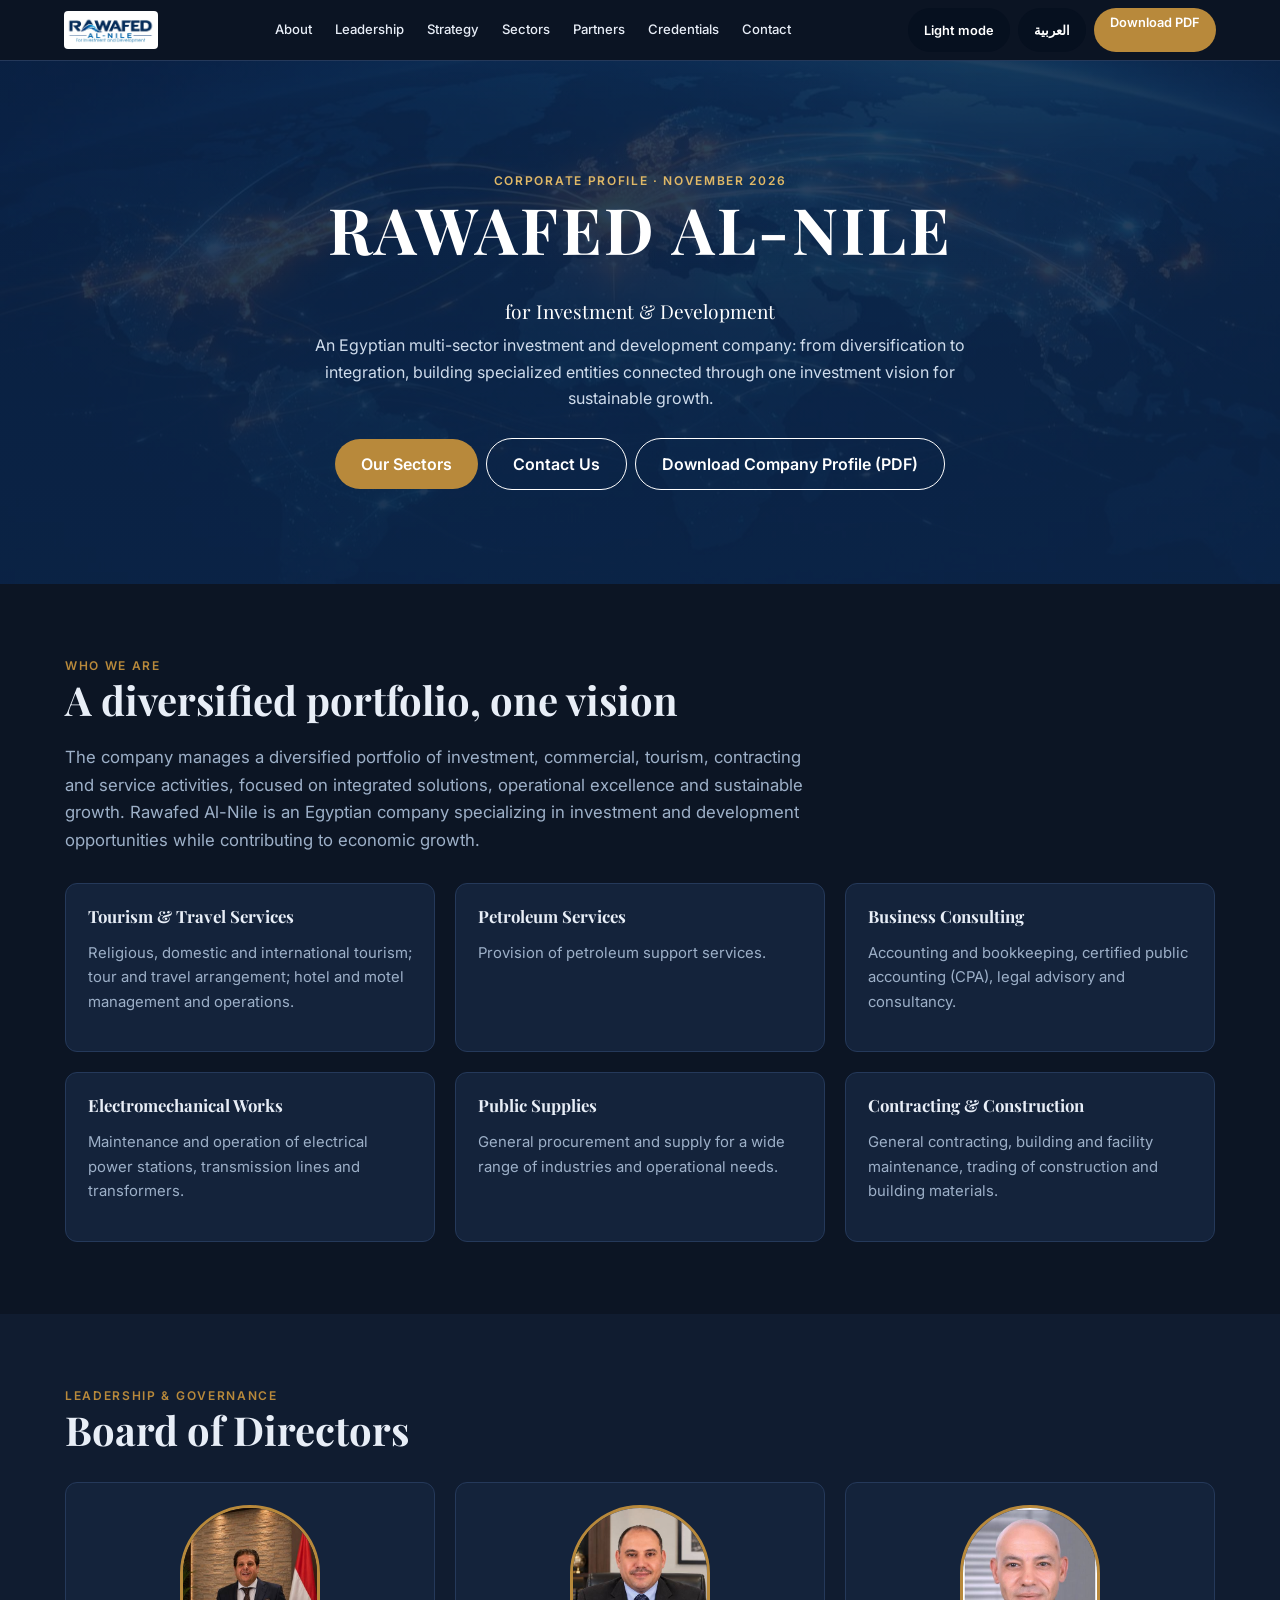
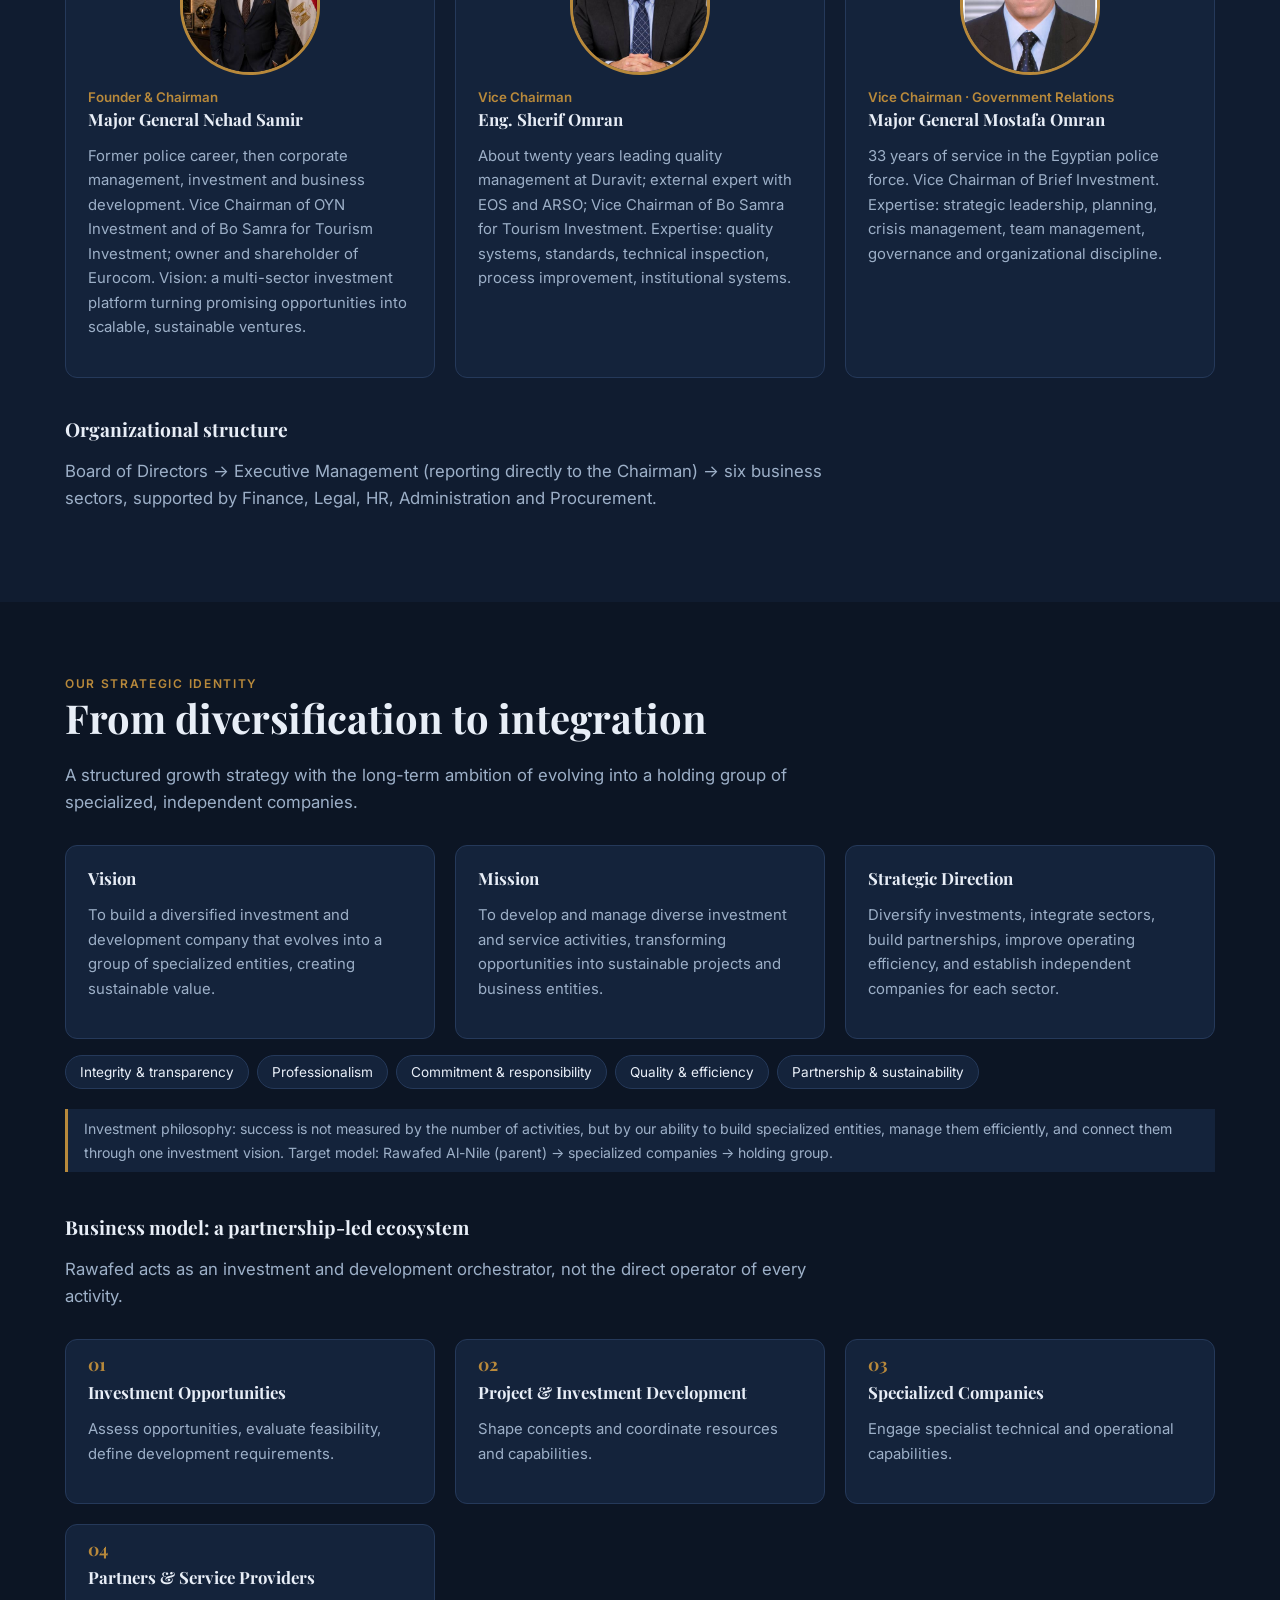
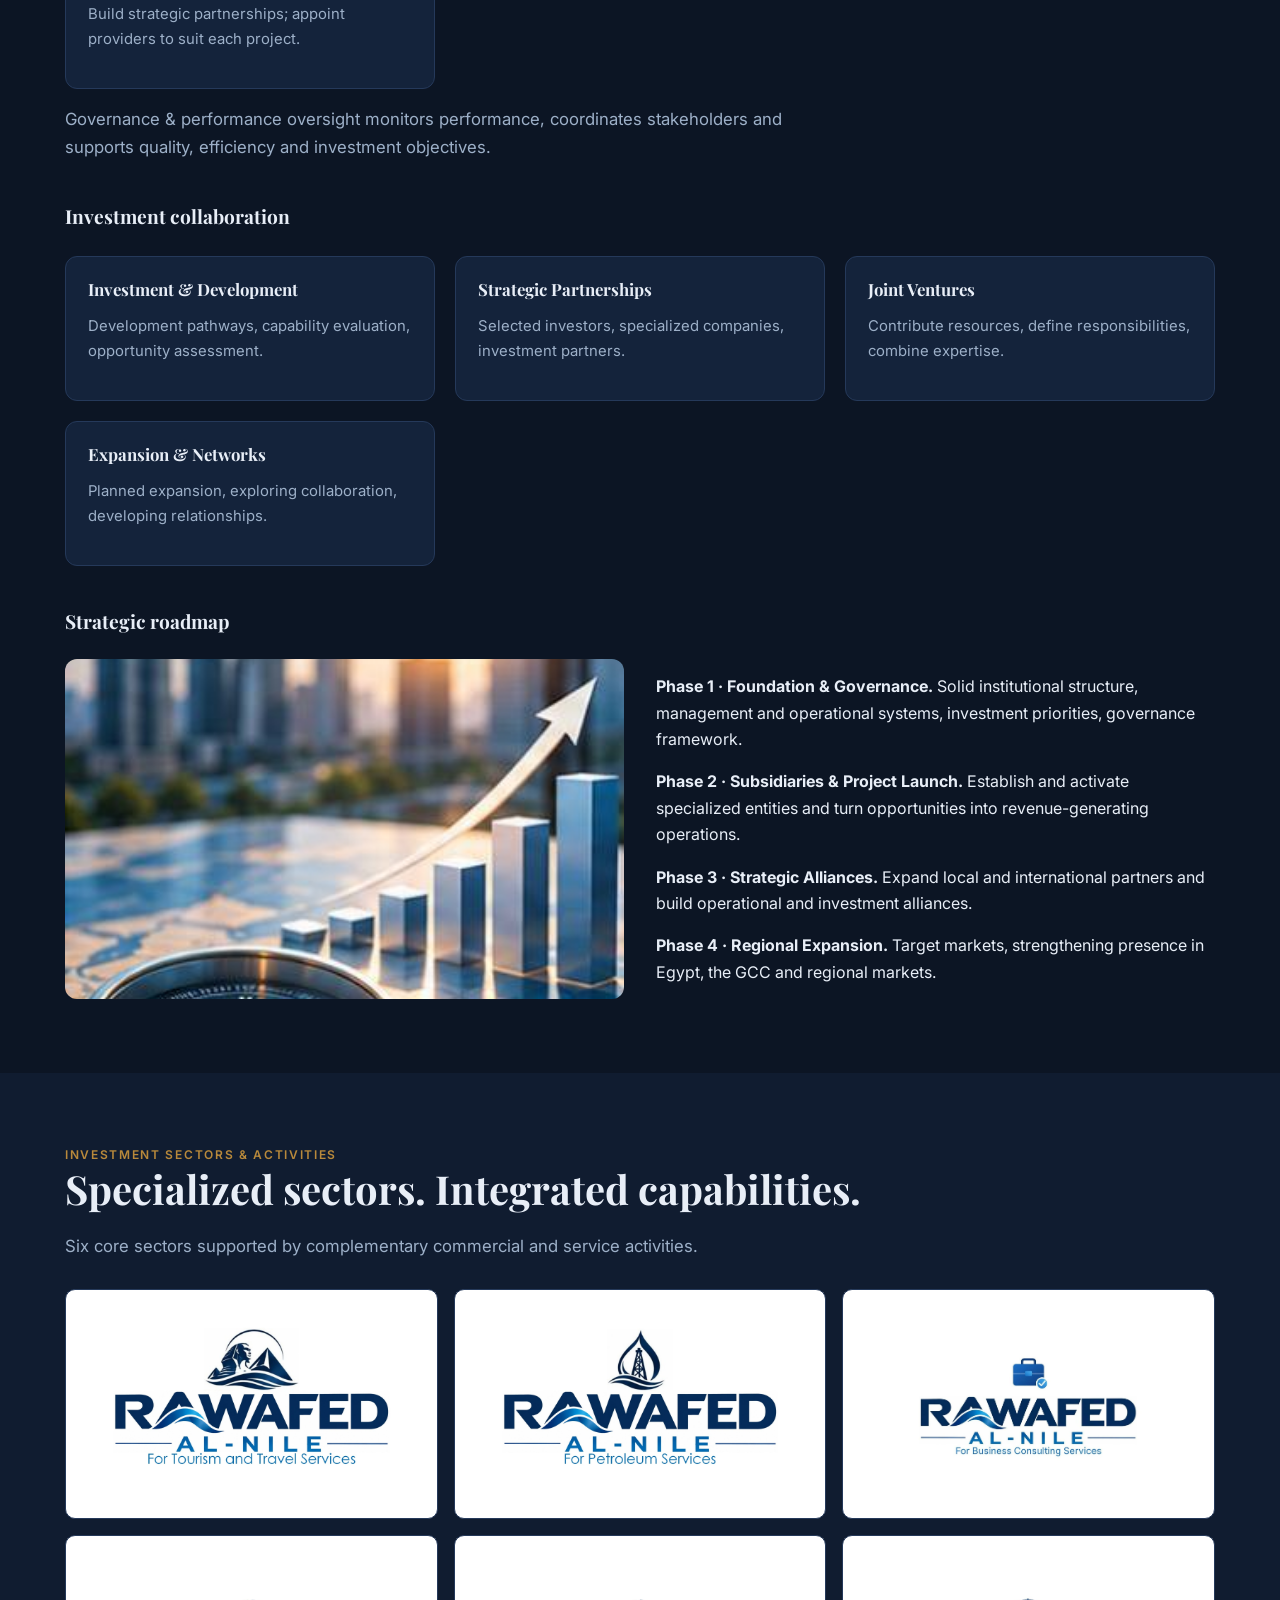
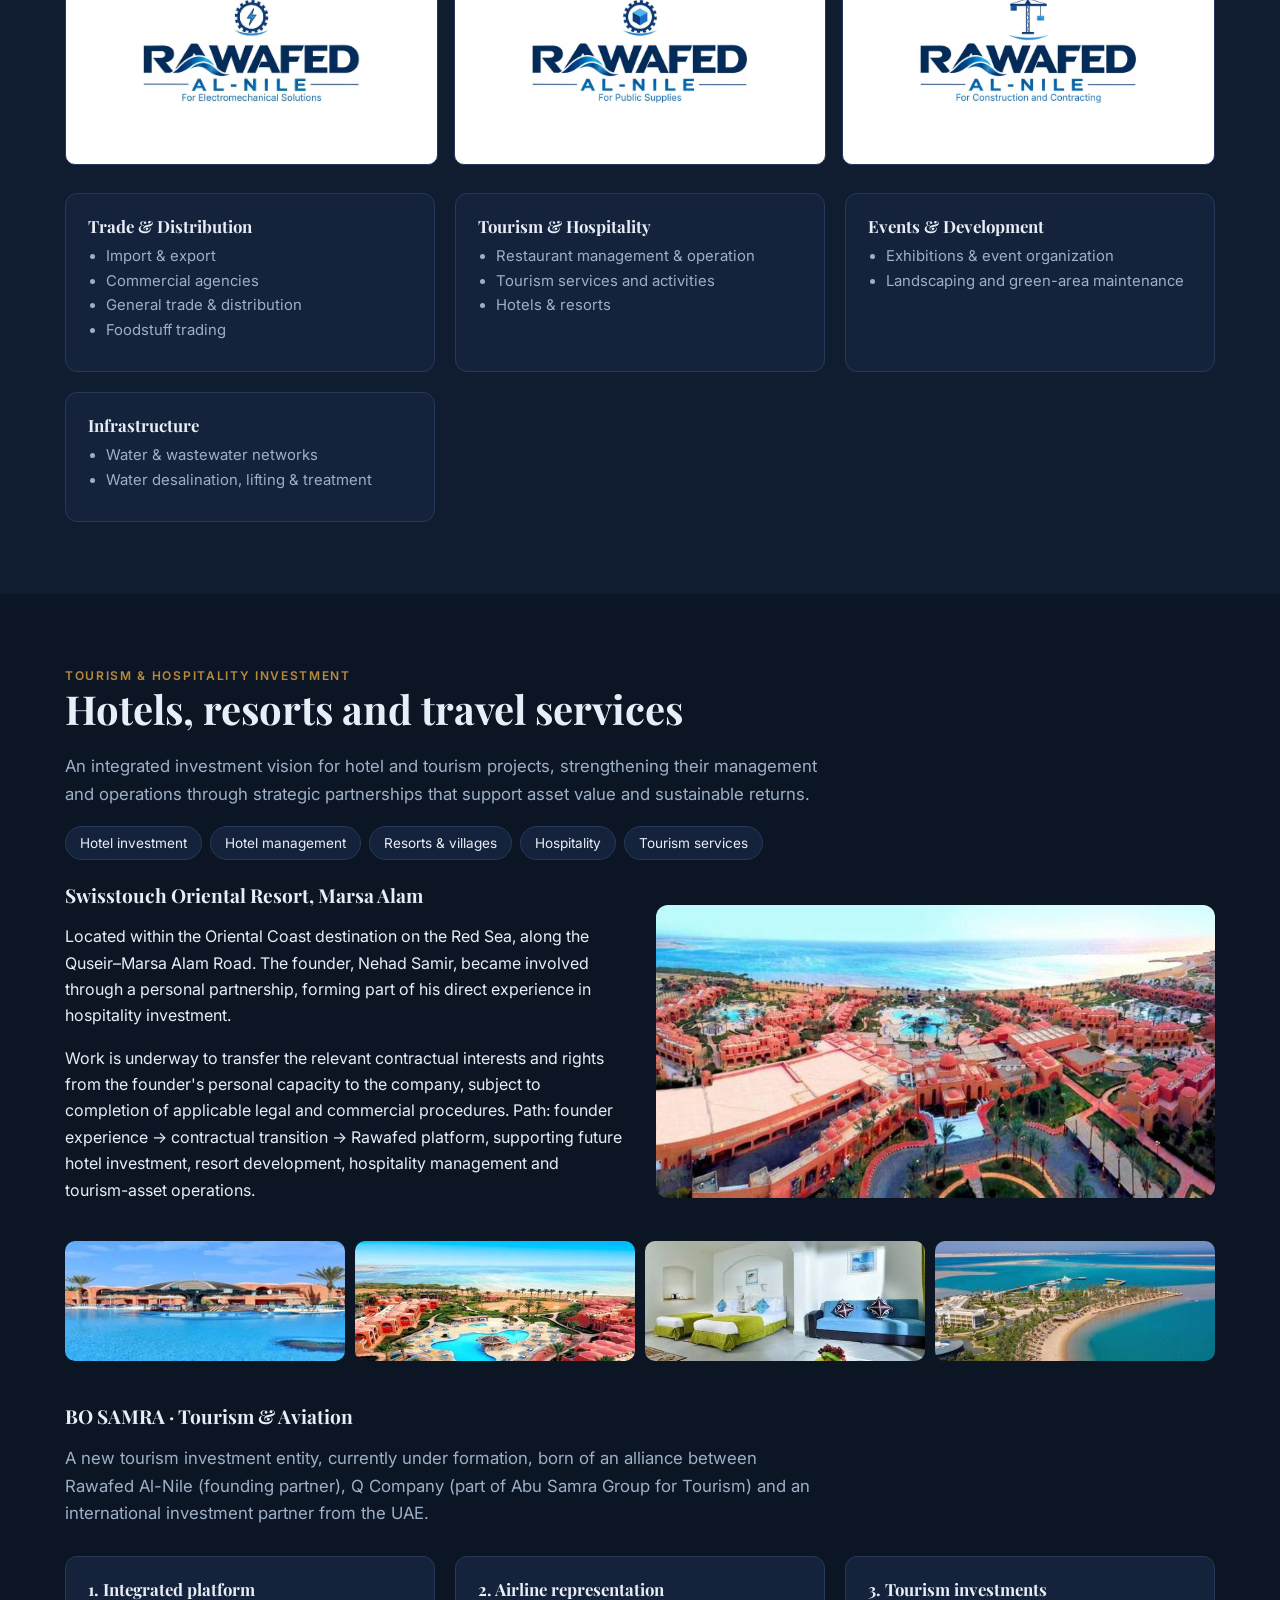
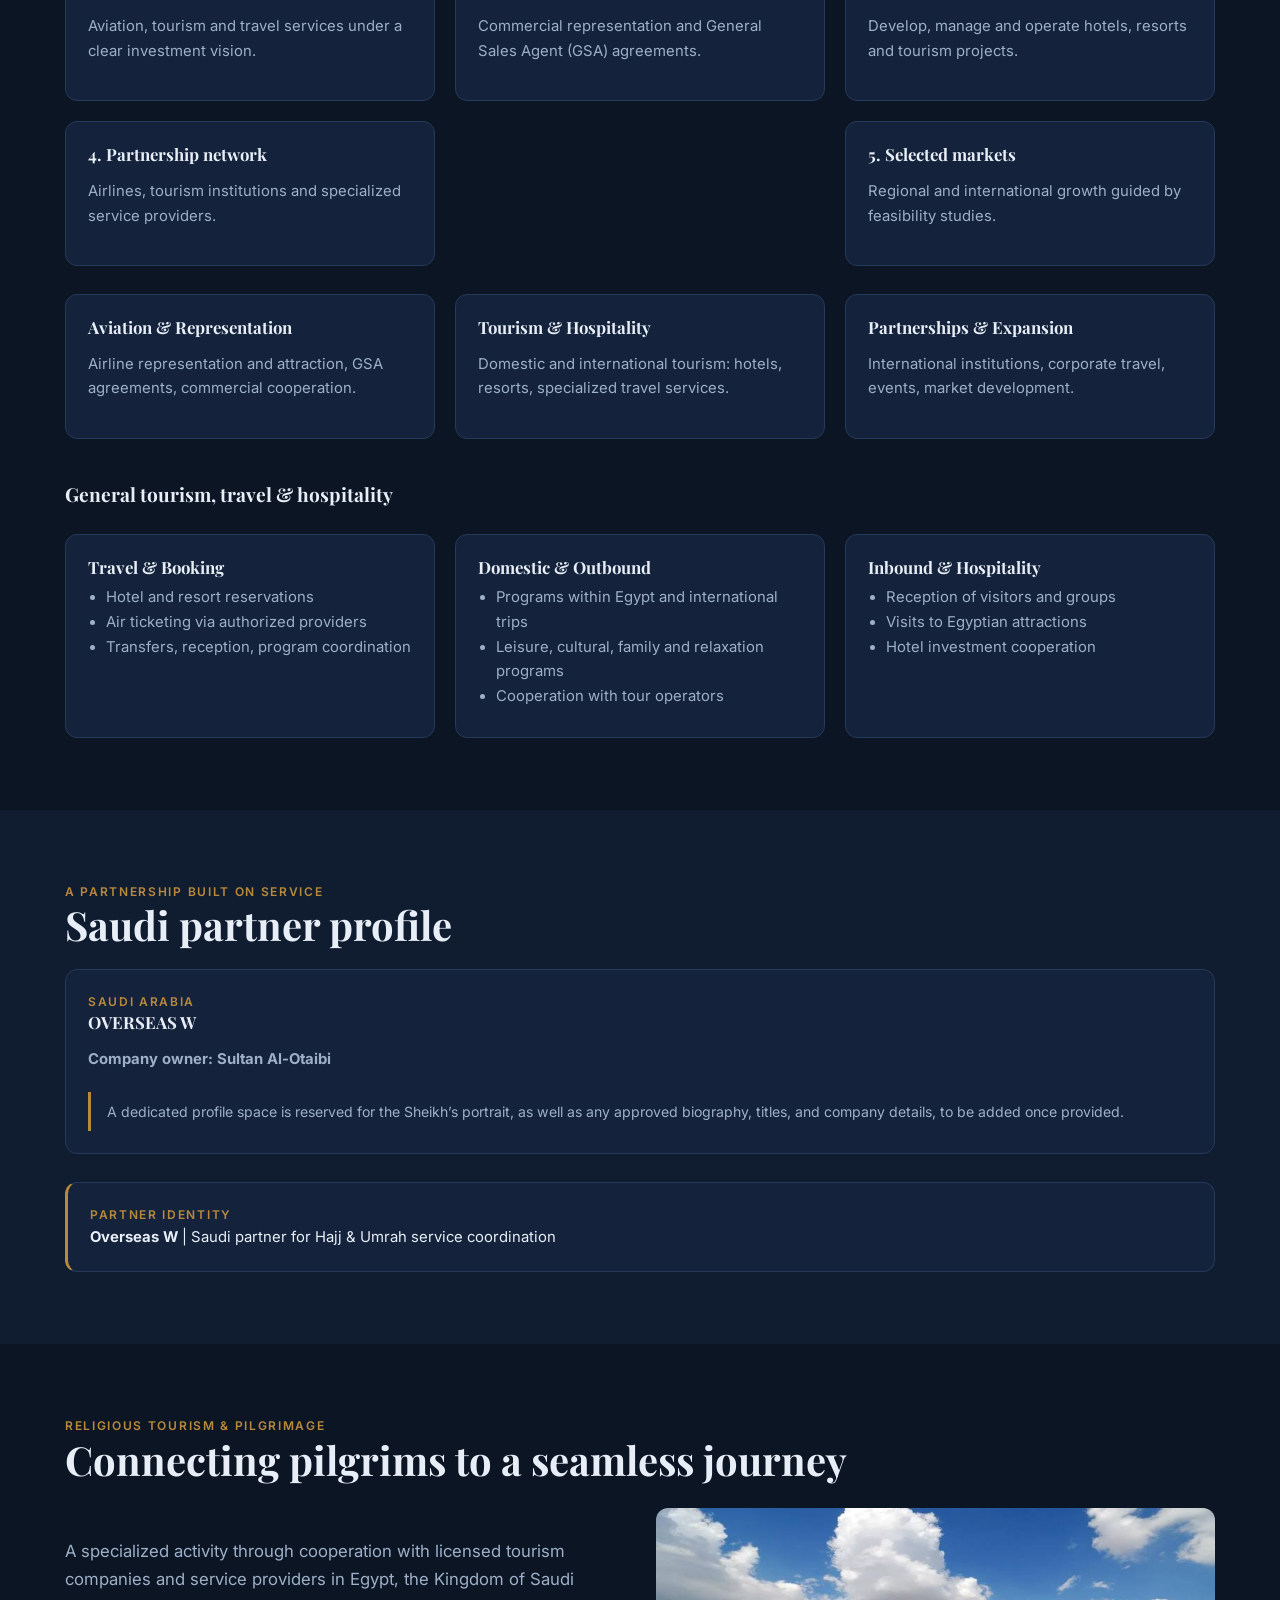
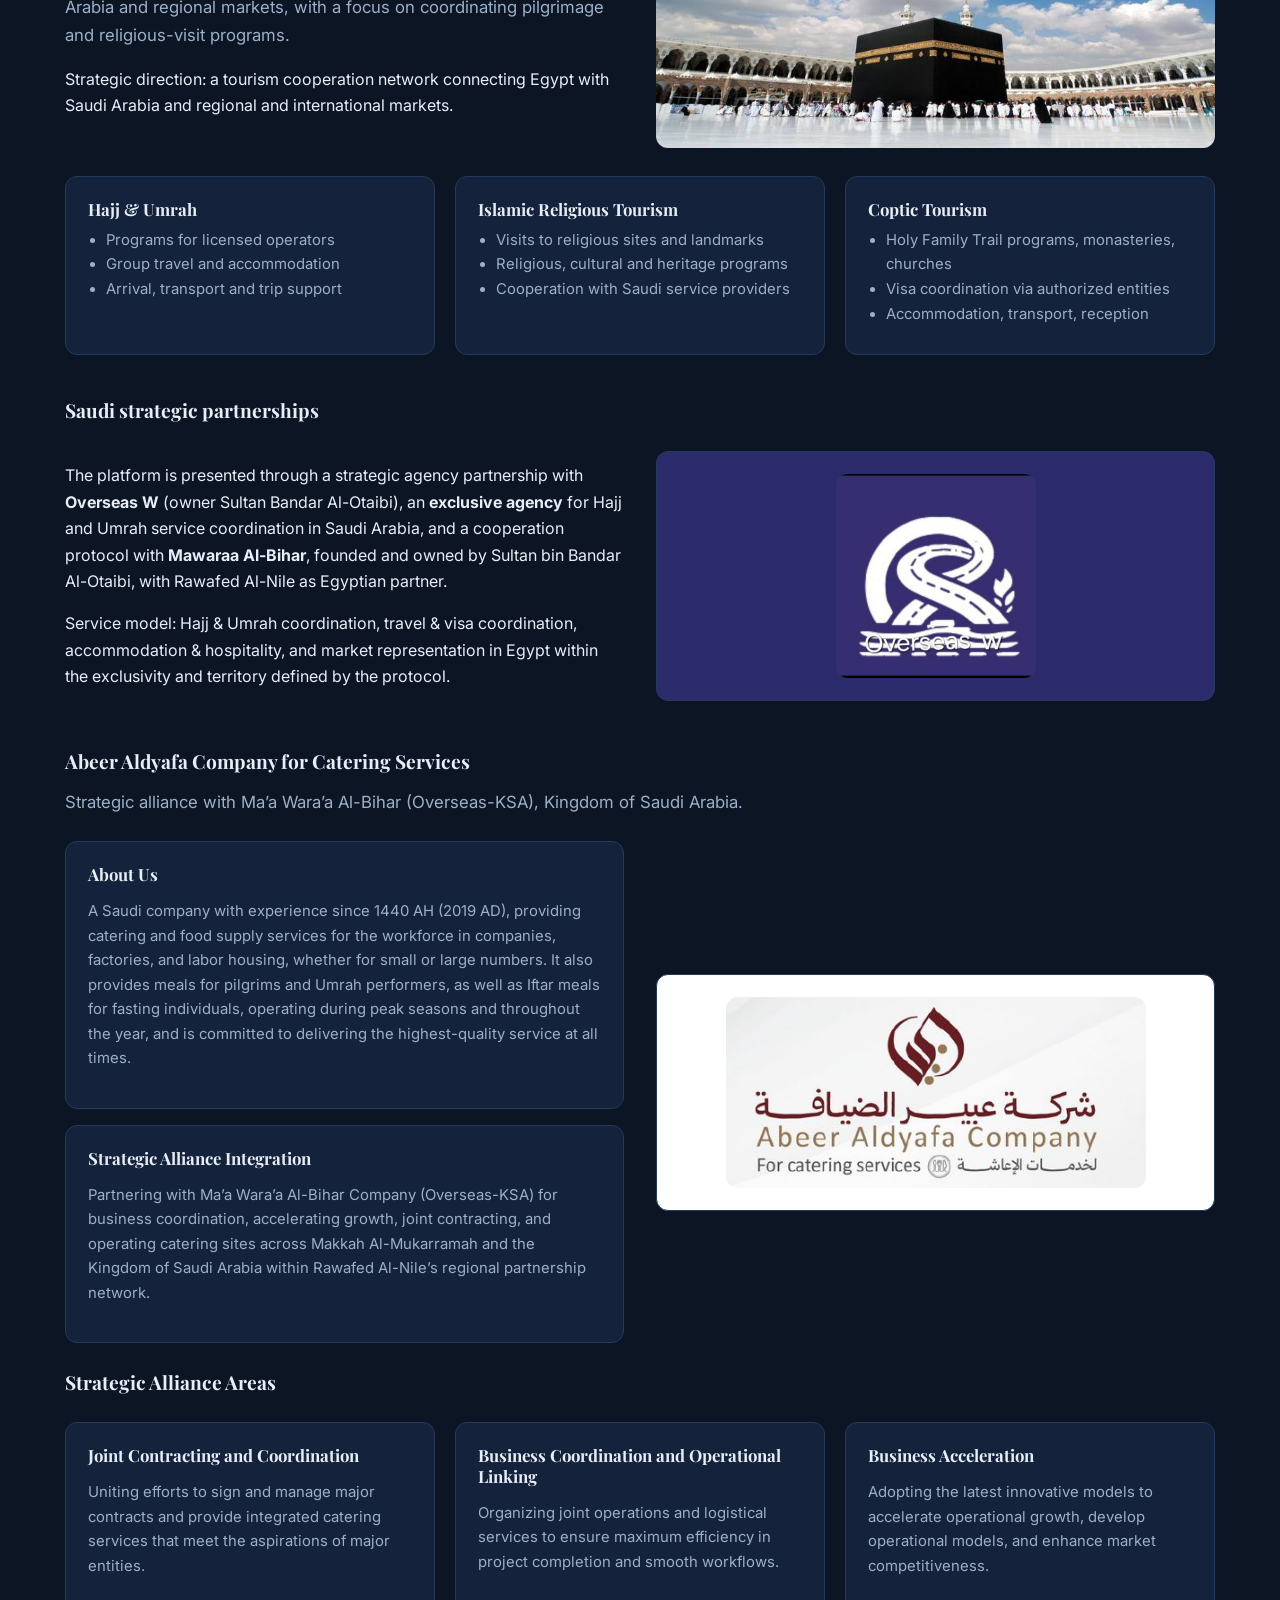
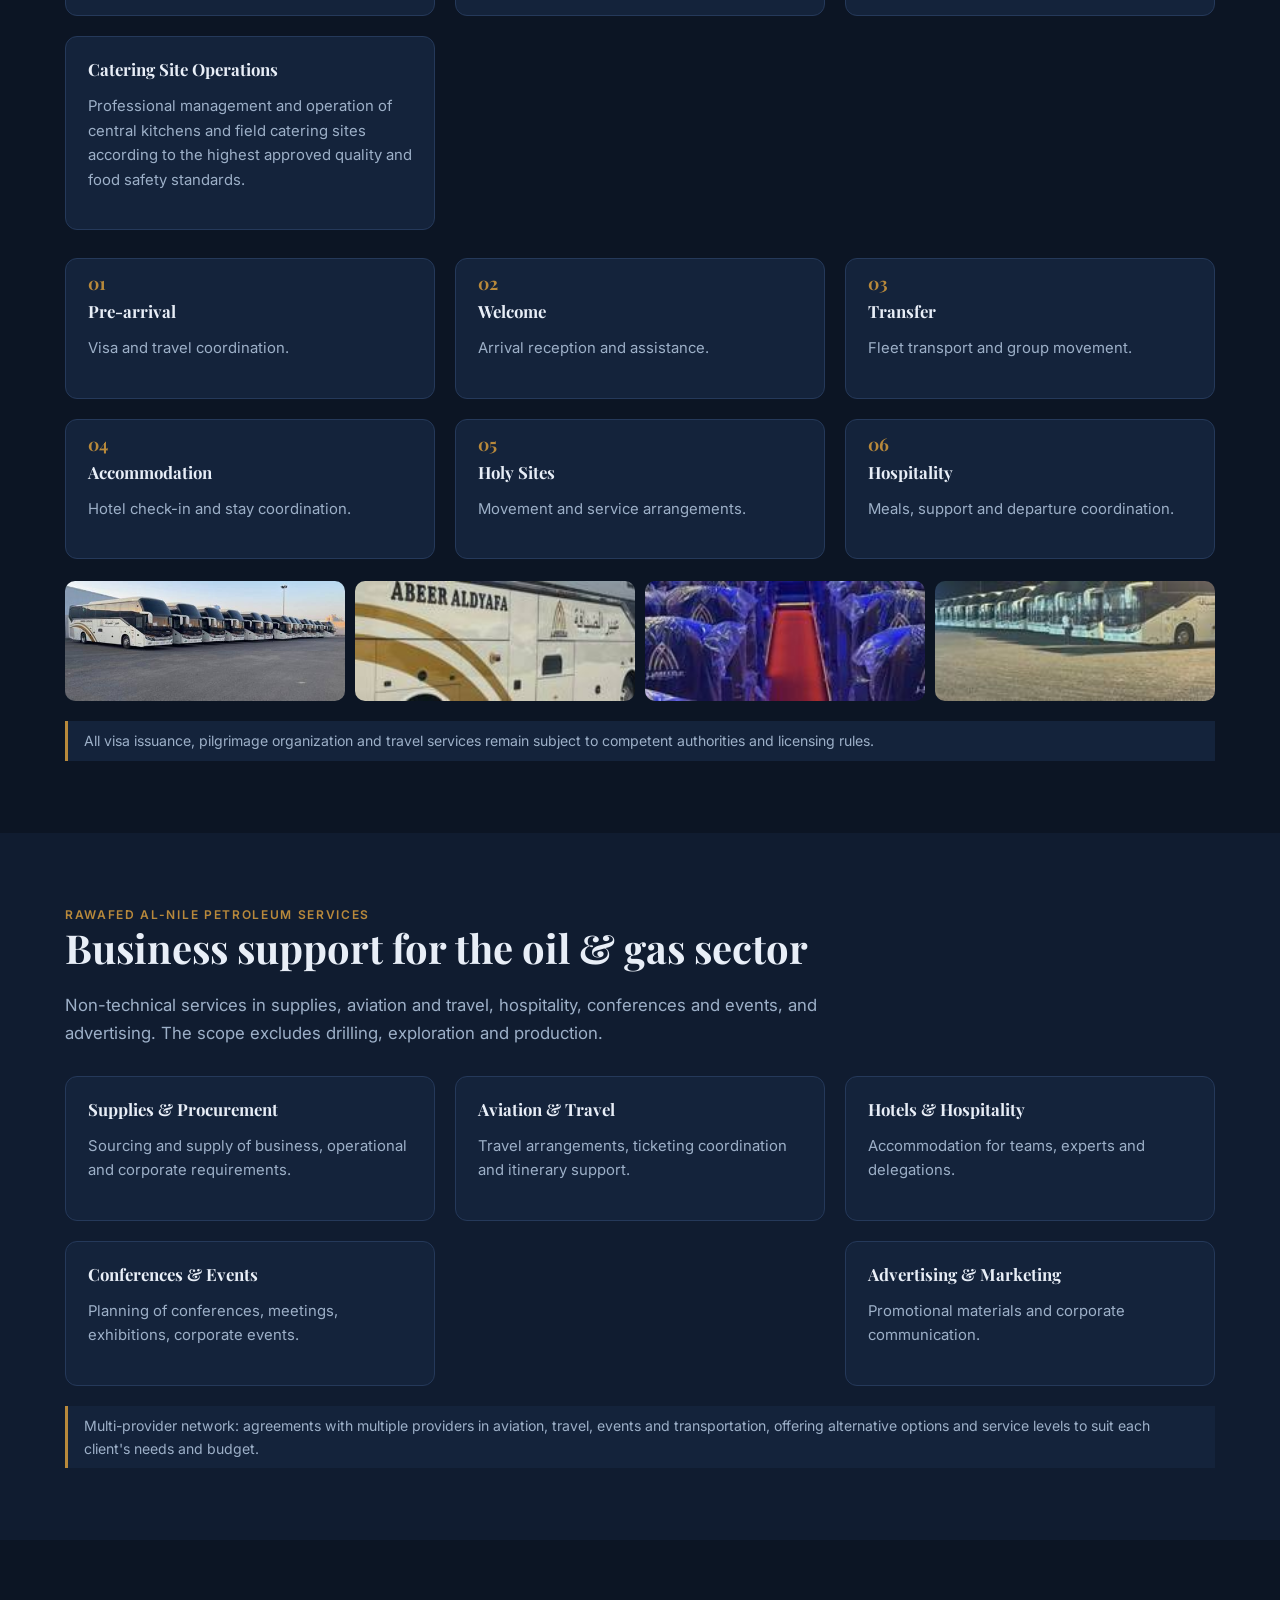
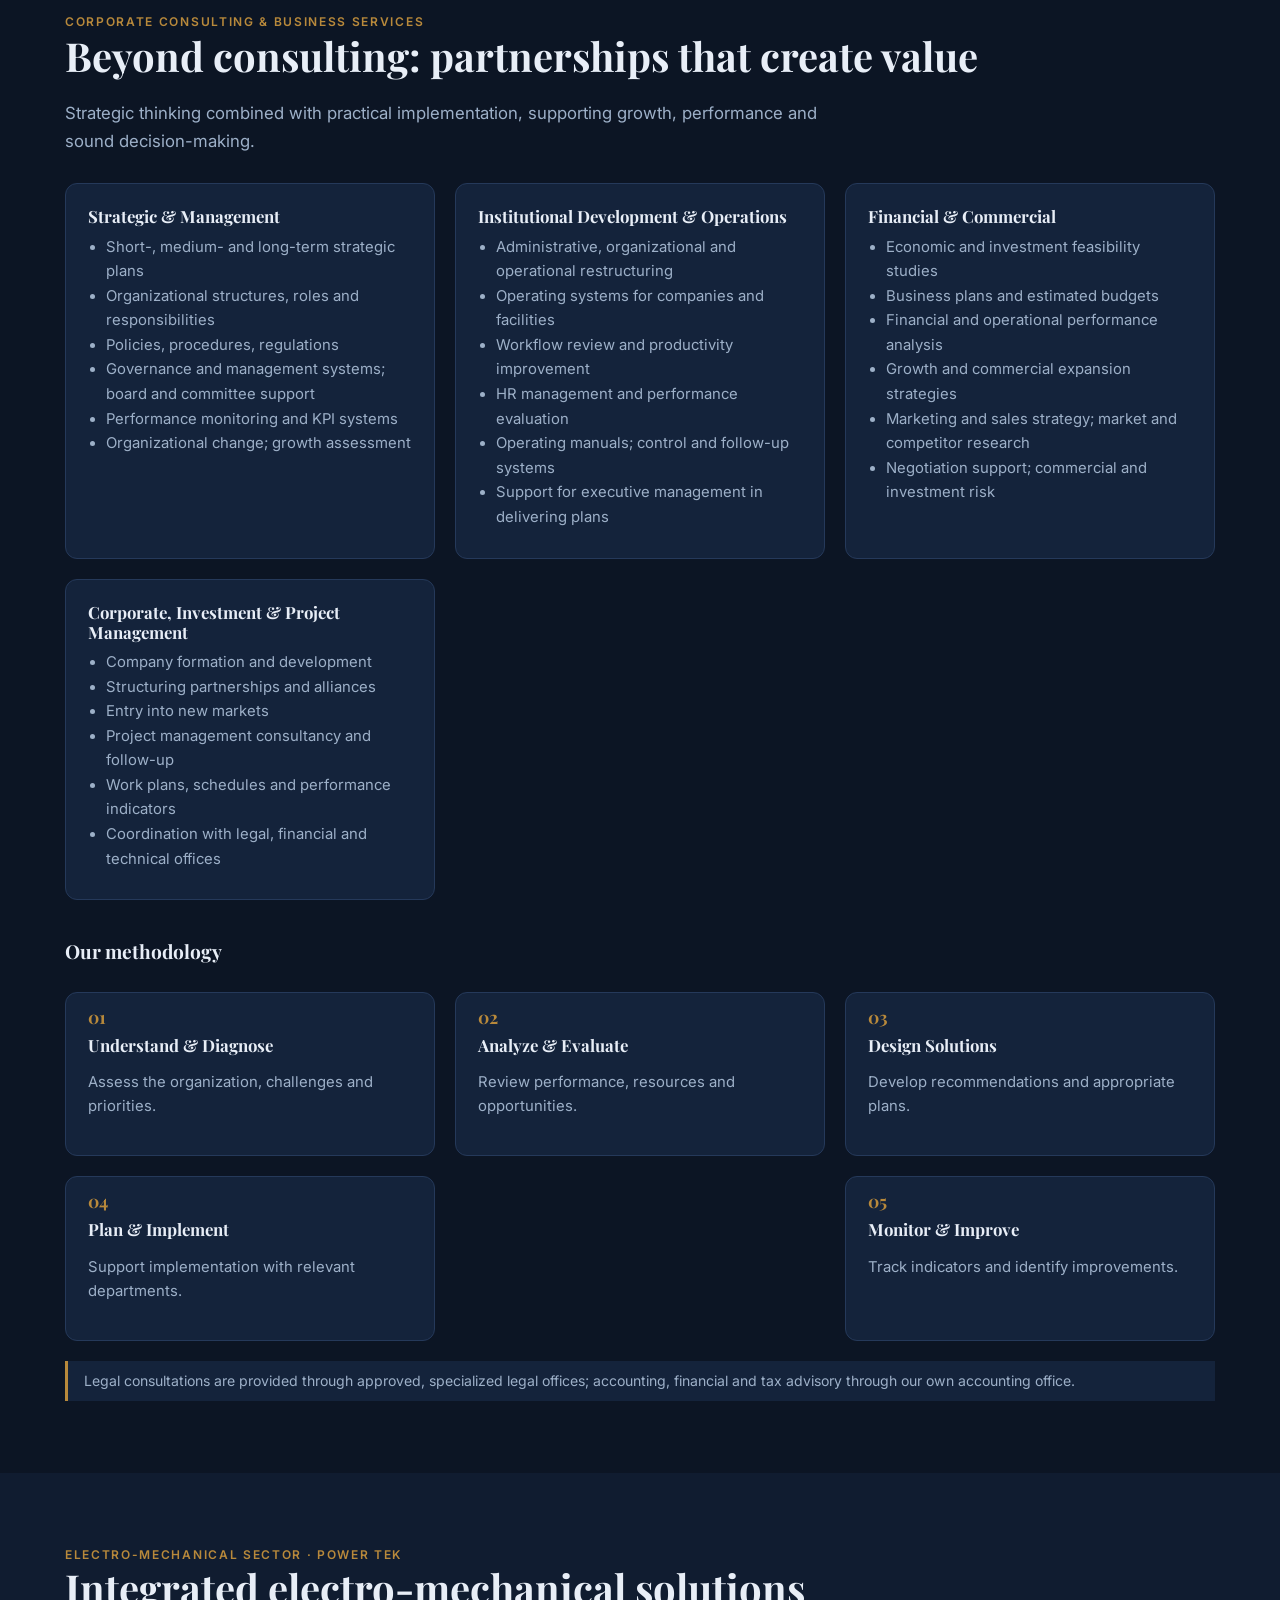
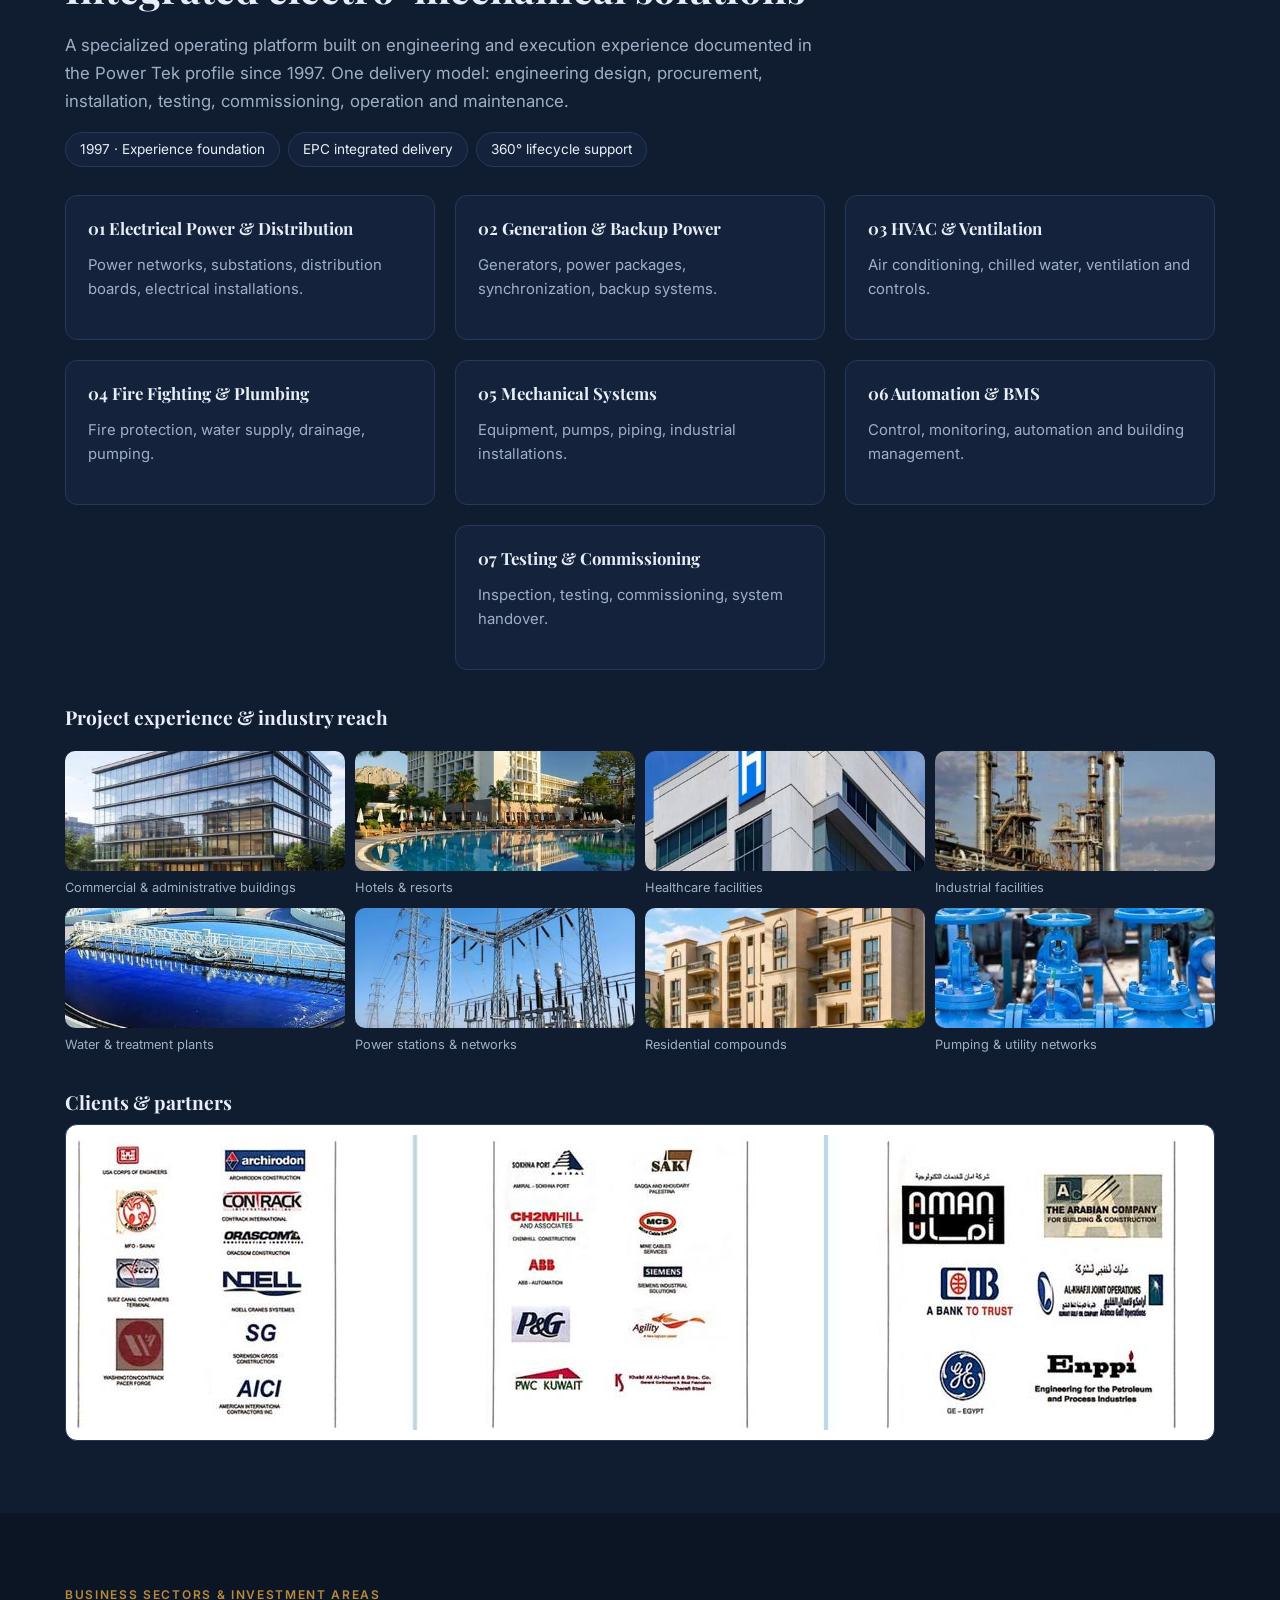
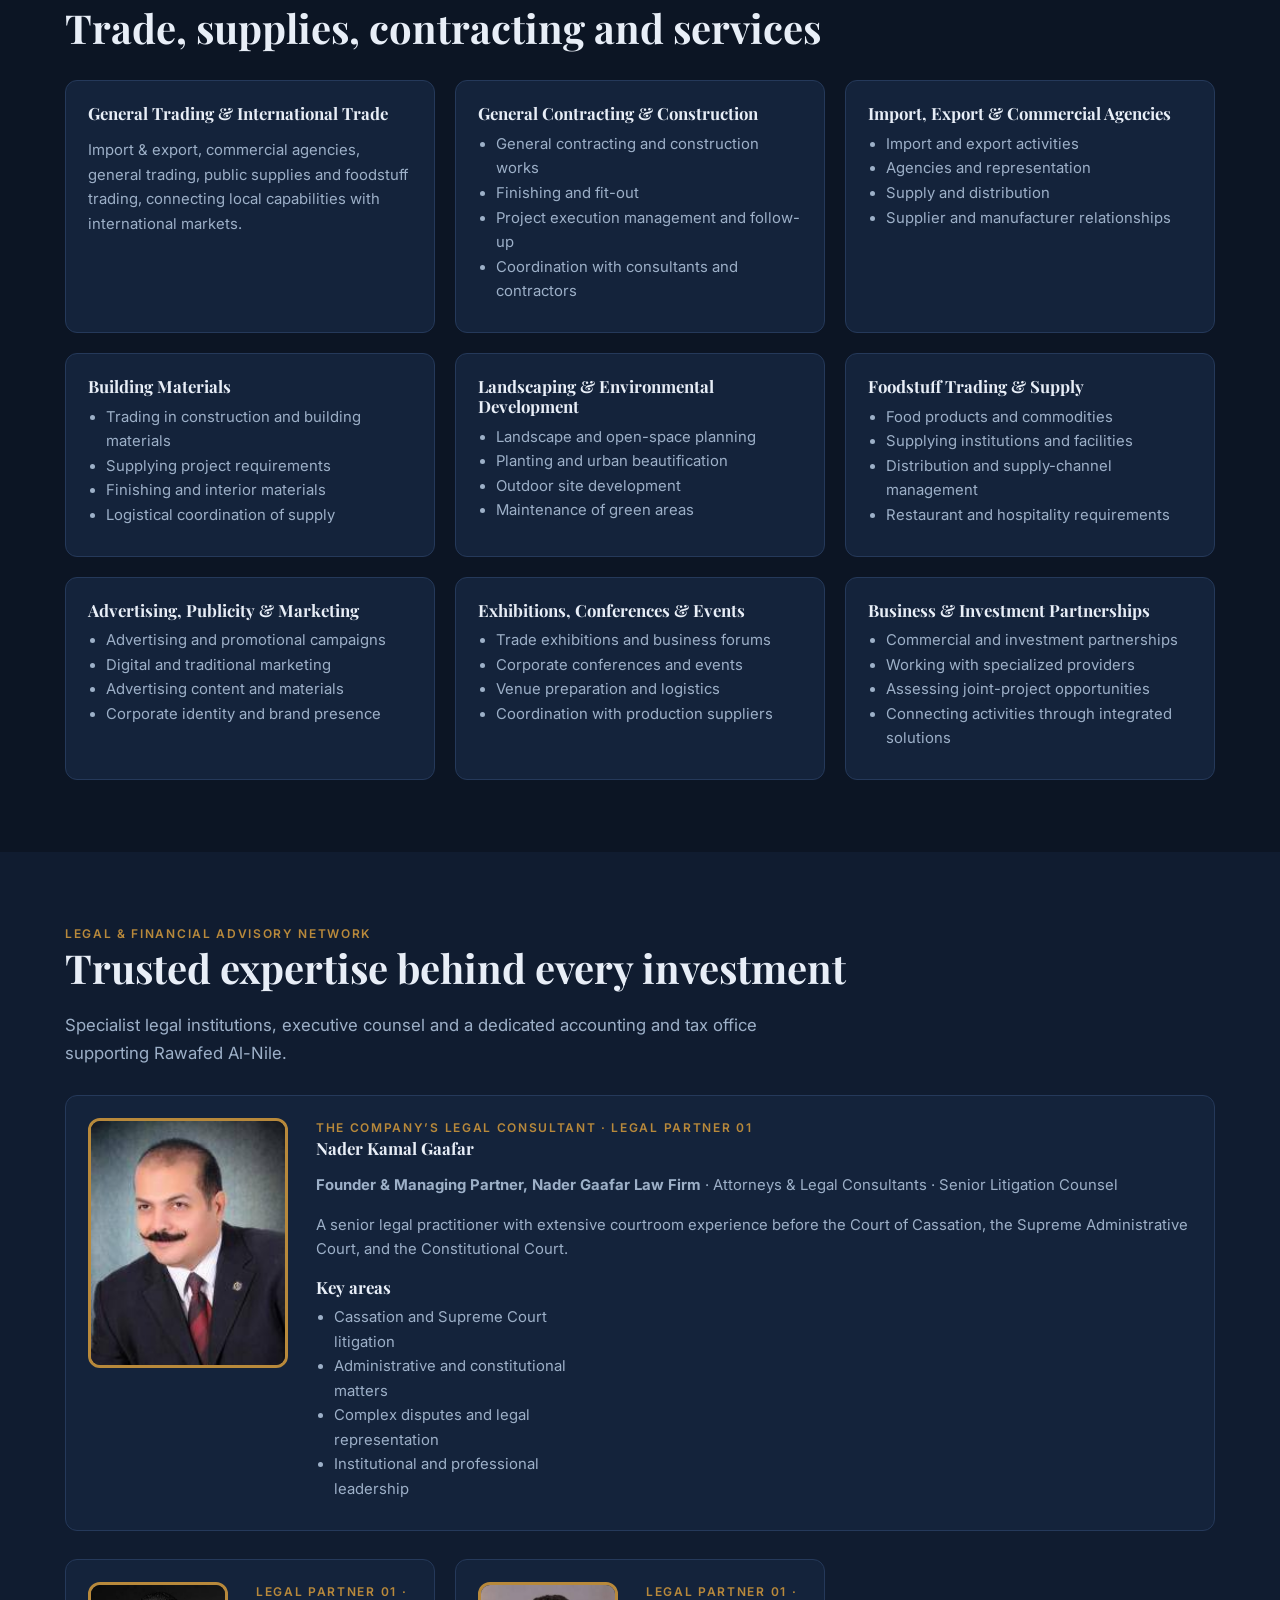
==== commit ad3d4749: "Add downloadable corporate profile PDF" ====
--- a/index.html
+++ b/index.html
@@ -118,7 +118,7 @@
         <link rel="stylesheet" href="css/styles.css">
     </head>
 <body>
-<nav aria-label="Primary navigation"><a class="brand" href="index.html" aria-label="Rawafed Al-Nile home"><img src="assets/rawafed-logo.webp" alt="Rawafed Al-Nile"></a><div class="nav-links"><a href="#about">About</a><a href="#leadership">Leadership</a><a href="#strategy">Strategy</a><details class="nav-menu"><summary>Sectors</summary><div class="nav-menu-panel"><a href="#sectors">All sectors</a><a href="#tourism">Tourism &amp; travel</a><a href="#saudi-partner">Saudi partner</a><a href="#religious">Religious tourism</a><a href="#petroleum">Petroleum services</a><a href="#consulting">Business consulting</a><a href="#electro">Electromechanical</a><a href="#trade">Trade &amp; contracting</a></div></details><a href="#partners">Partners</a><a href="#credentials">Credentials</a><a href="#contact">Contact</a></div><div class="nav-actions"><button id="theme" class="tb" type="button" aria-label="Switch to light mode">Light mode</button><button id="lang" class="tb" type="button">العربية</button><button class="tb pdf" type="button">Download PDF</button></div></nav>
+<nav aria-label="Primary navigation"><a class="brand" href="index.html" aria-label="Rawafed Al-Nile home"><img src="assets/rawafed-logo.webp" alt="Rawafed Al-Nile"></a><div class="nav-links"><a href="#about">About</a><a href="#leadership">Leadership</a><a href="#strategy">Strategy</a><details class="nav-menu"><summary>Sectors</summary><div class="nav-menu-panel"><a href="#sectors">All sectors</a><a href="#tourism">Tourism &amp; travel</a><a href="#saudi-partner">Saudi partner</a><a href="#religious">Religious tourism</a><a href="#petroleum">Petroleum services</a><a href="#consulting">Business consulting</a><a href="#electro">Electromechanical</a><a href="#trade">Trade &amp; contracting</a></div></details><a href="#partners">Partners</a><a href="#credentials">Credentials</a><a href="#contact">Contact</a></div><div class="nav-actions"><button id="theme" class="tb" type="button" aria-label="Switch to light mode">Light mode</button><button id="lang" class="tb" type="button">العربية</button><a class="tb pdf" href="assets/RAWAFED-AL-NILE-Corporate-Profile-Nov-2026.pdf" download>Download PDF</a></div></nav>
 
 <header class="hero" style="--hb:url([data-uri])"><div class="w">
 <div class="kick" style="color:#e0b866">Corporate Profile · November 2026</div>
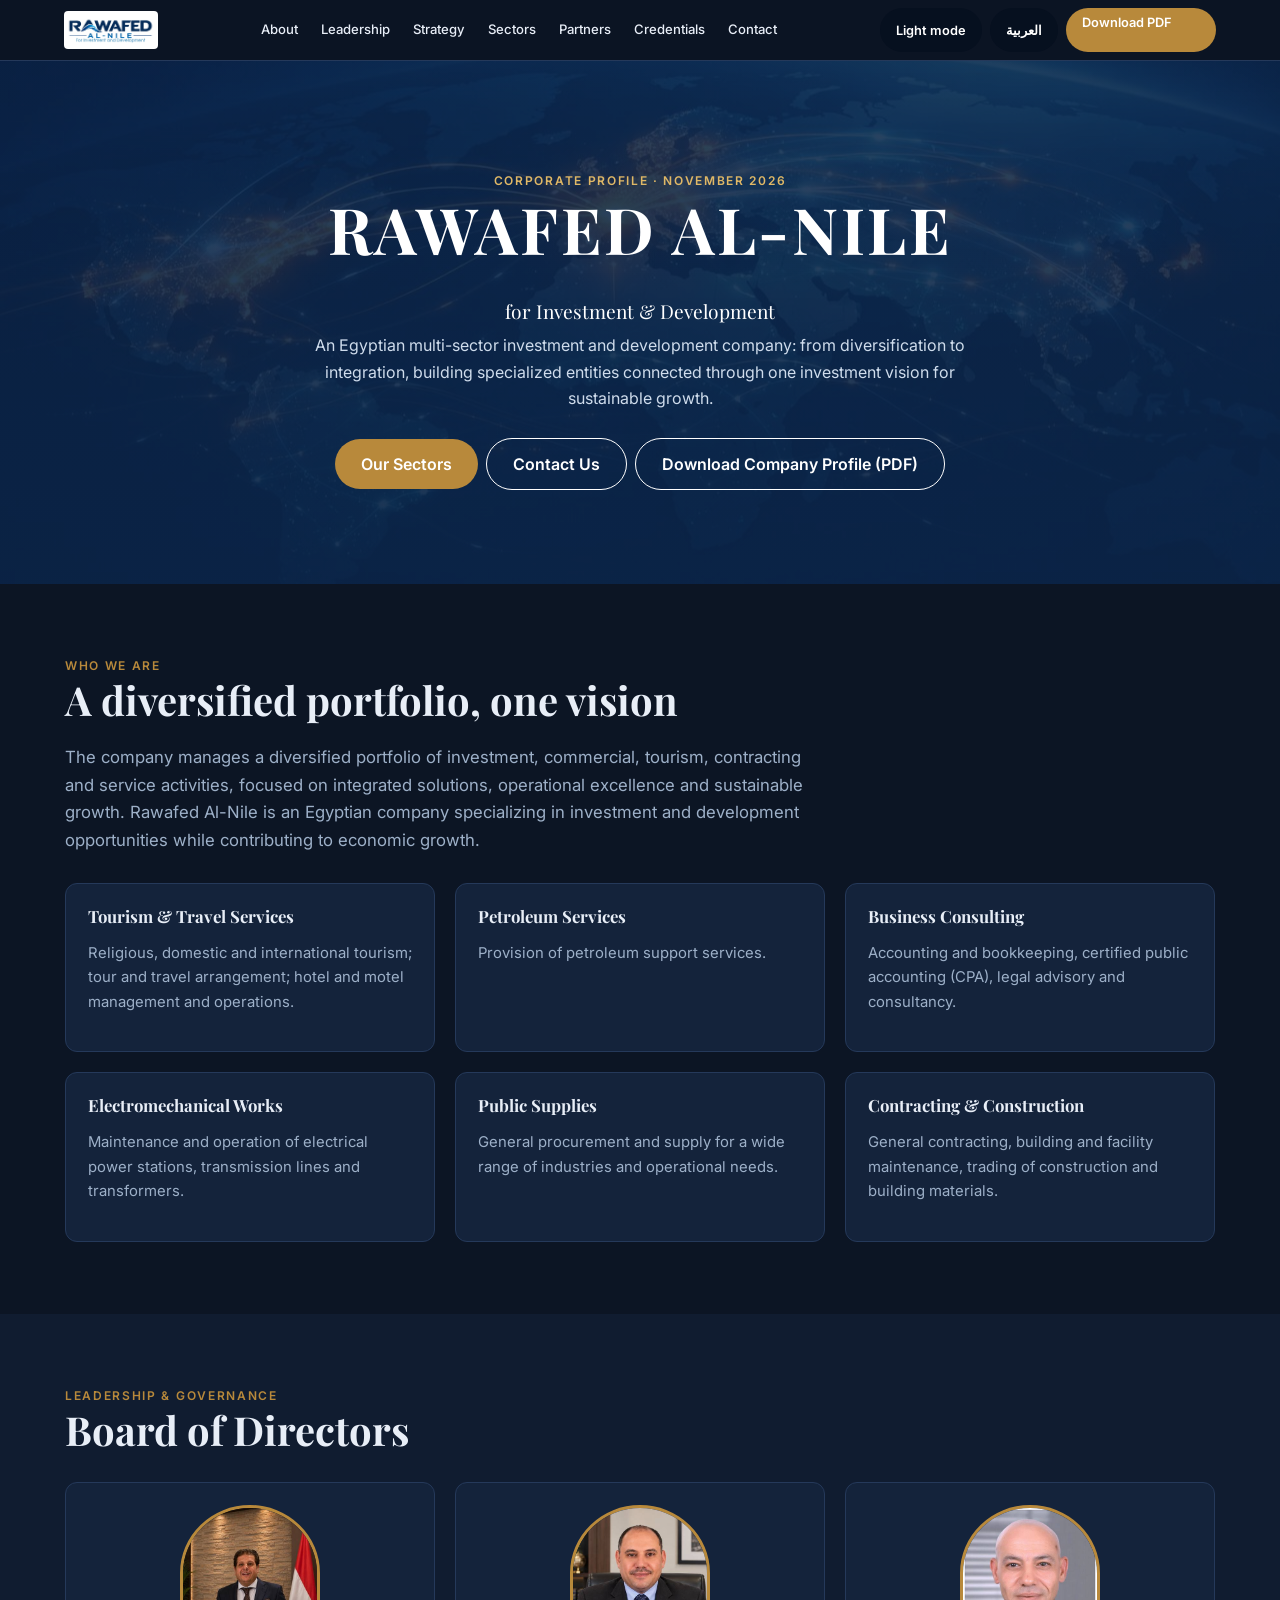
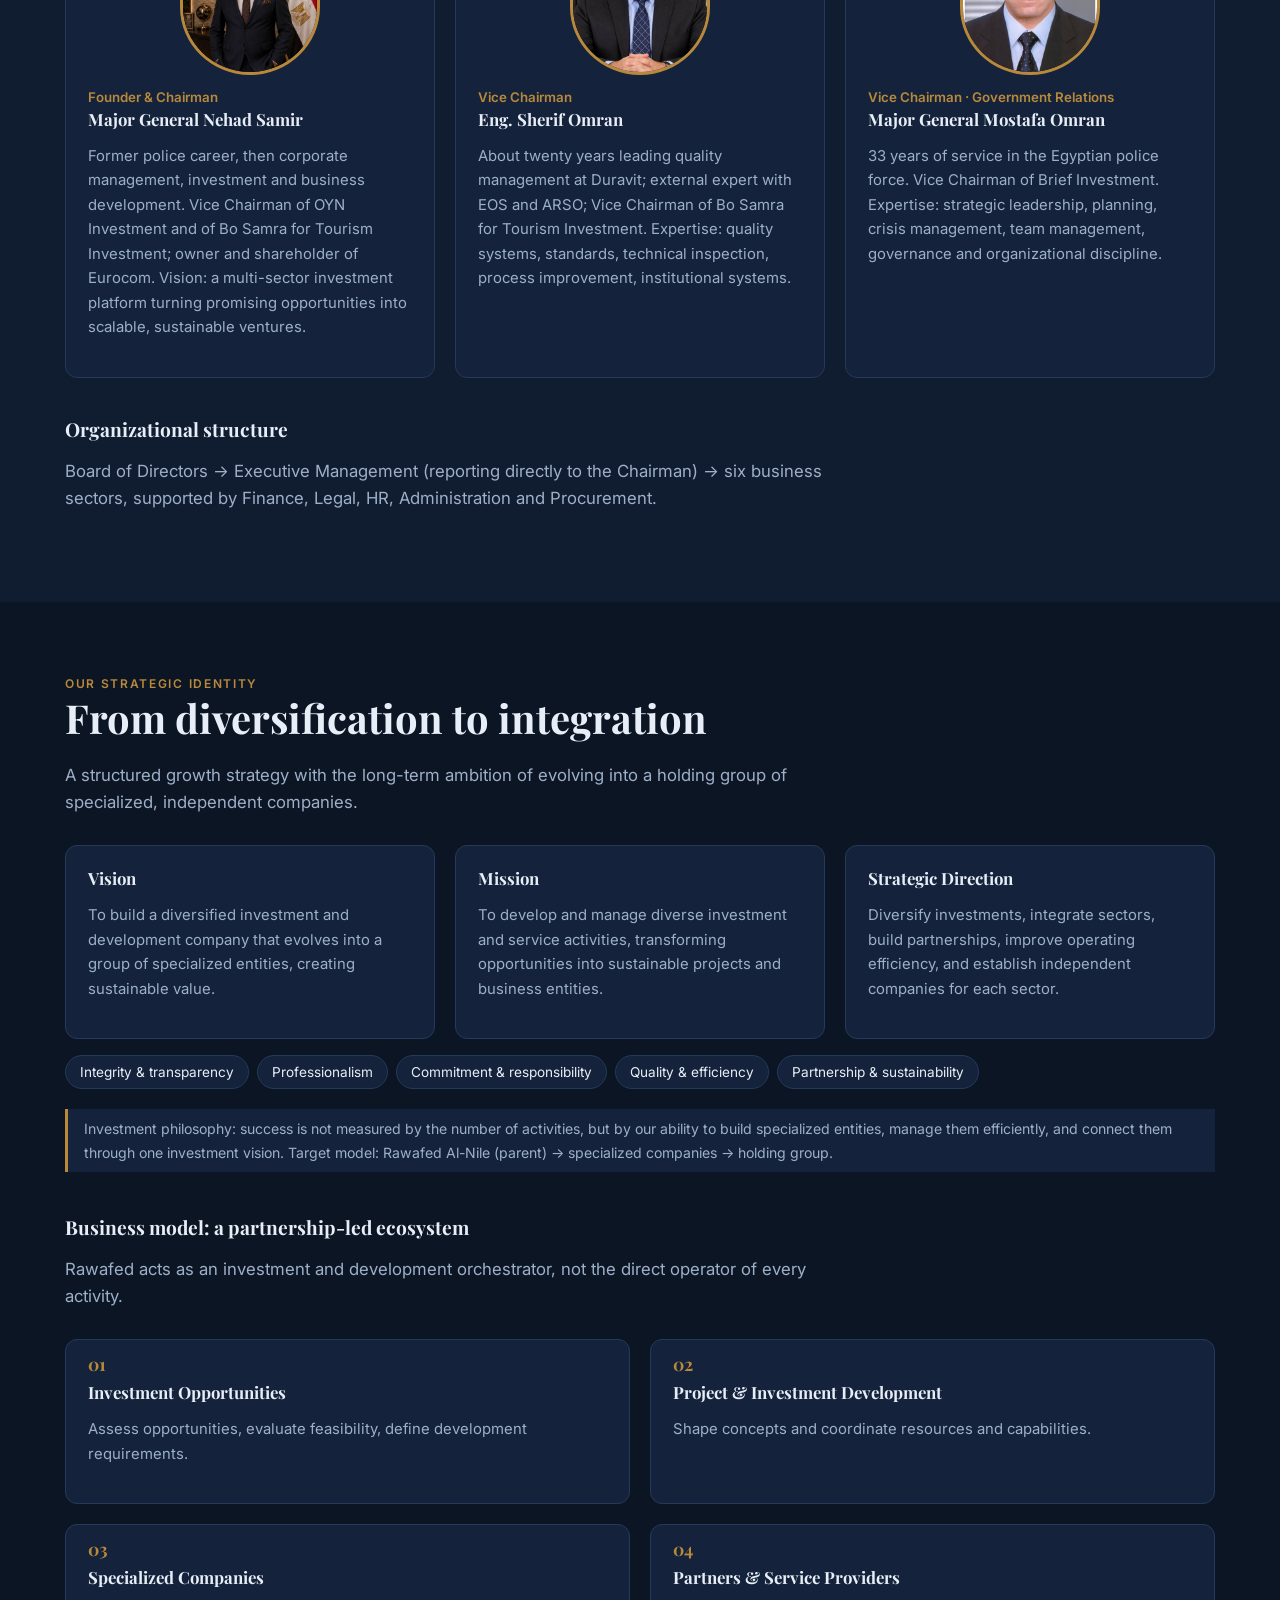
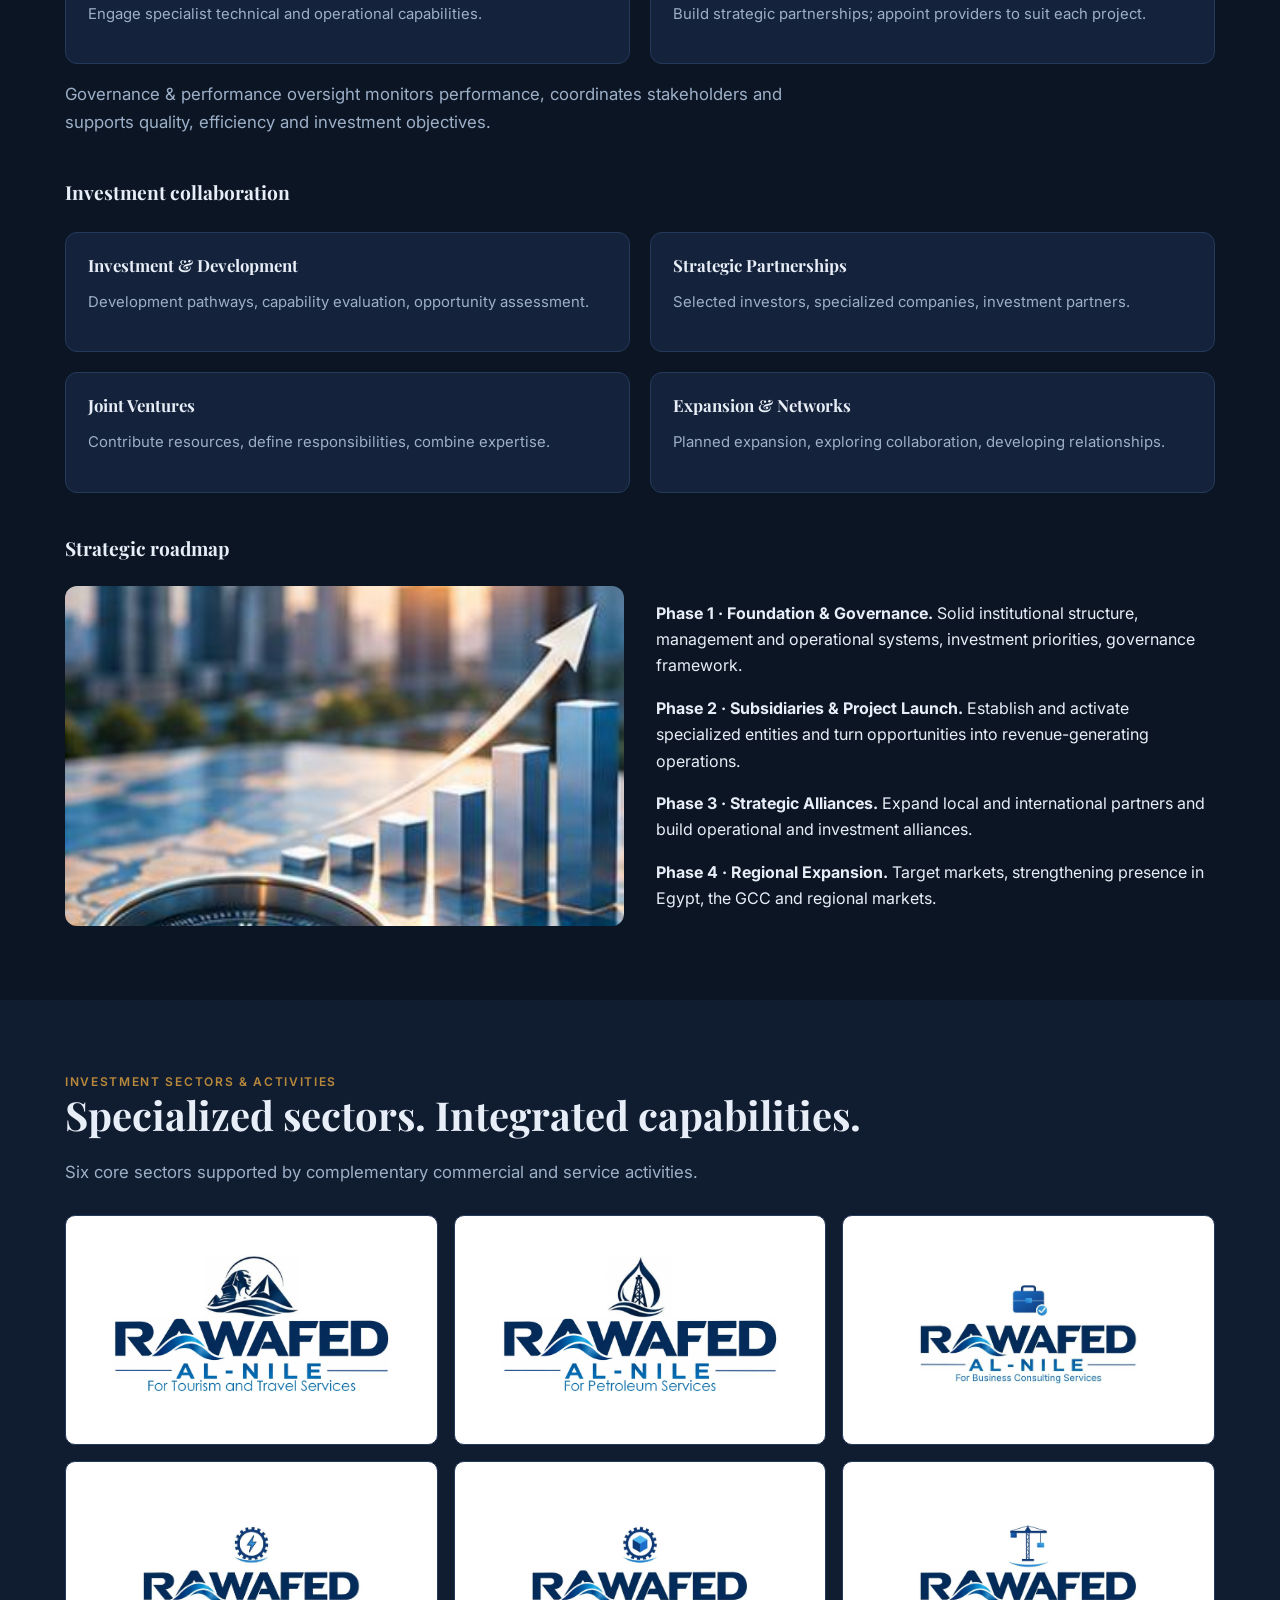
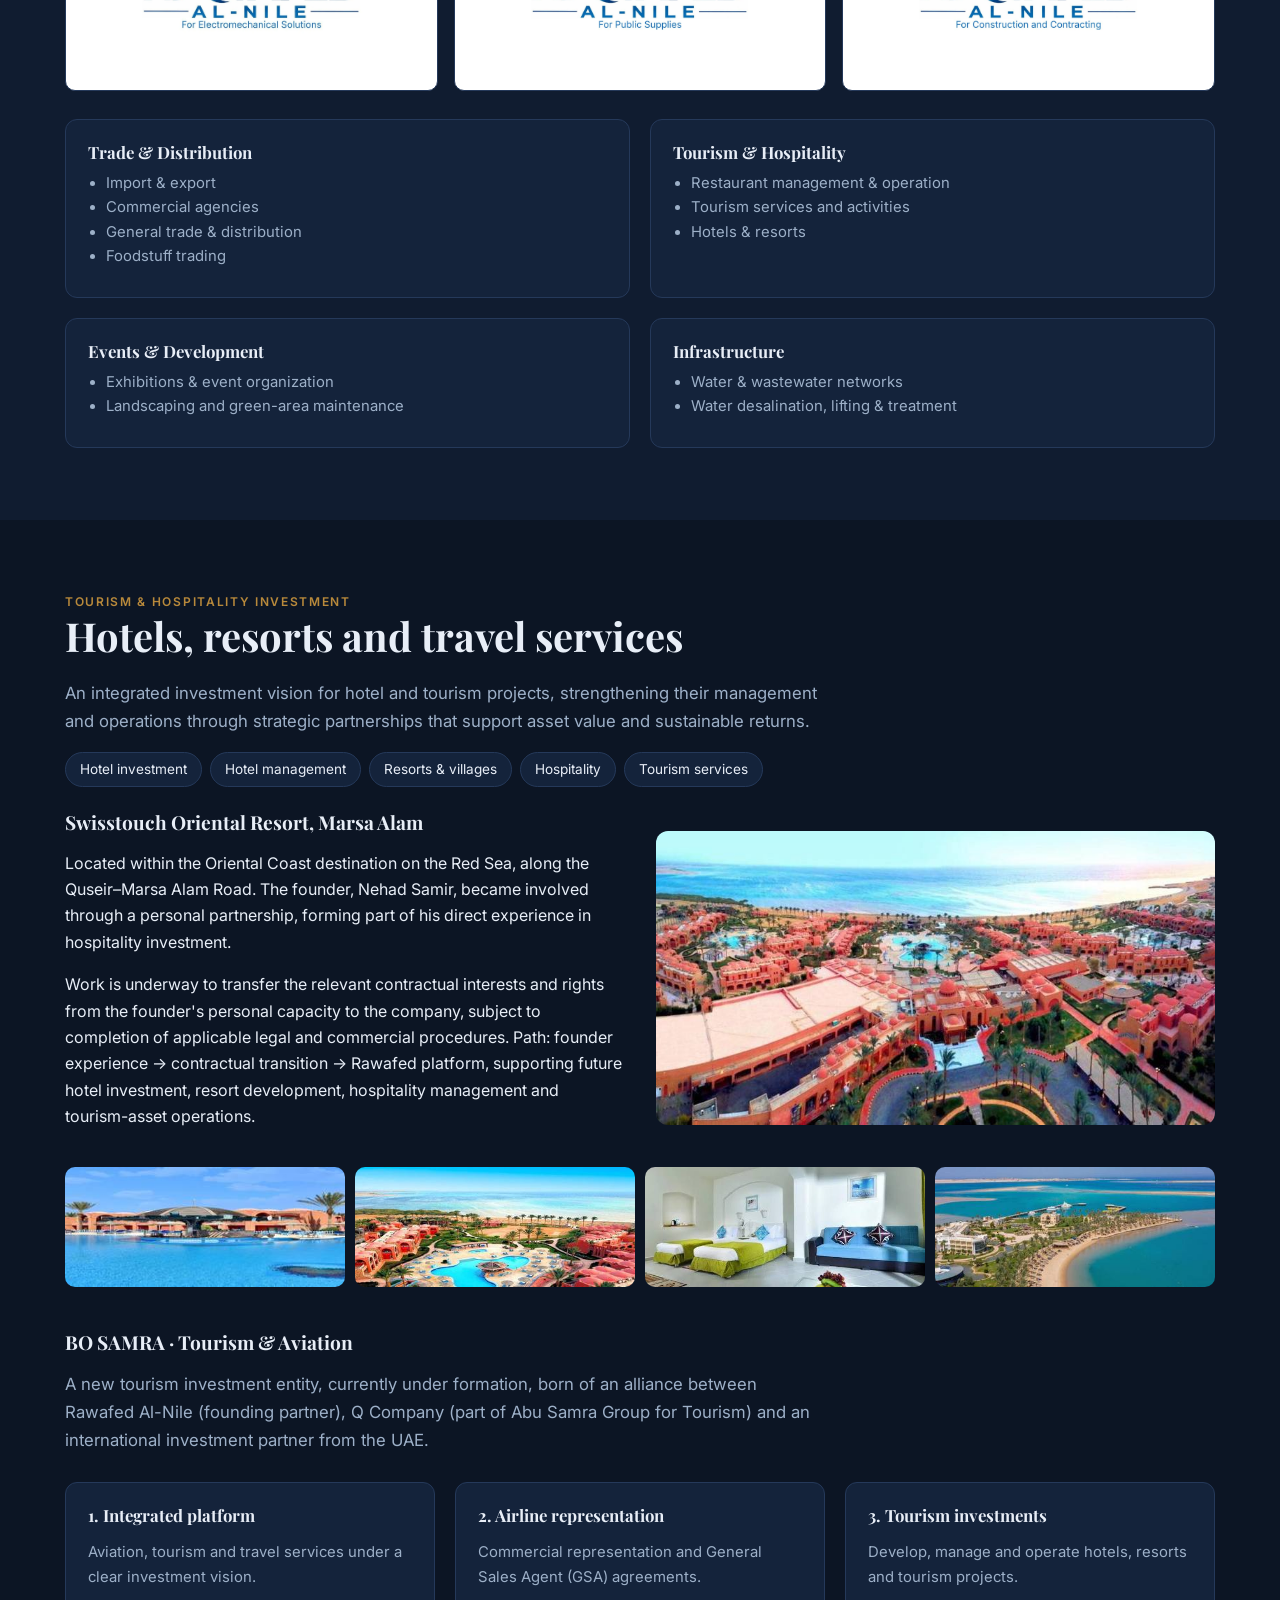
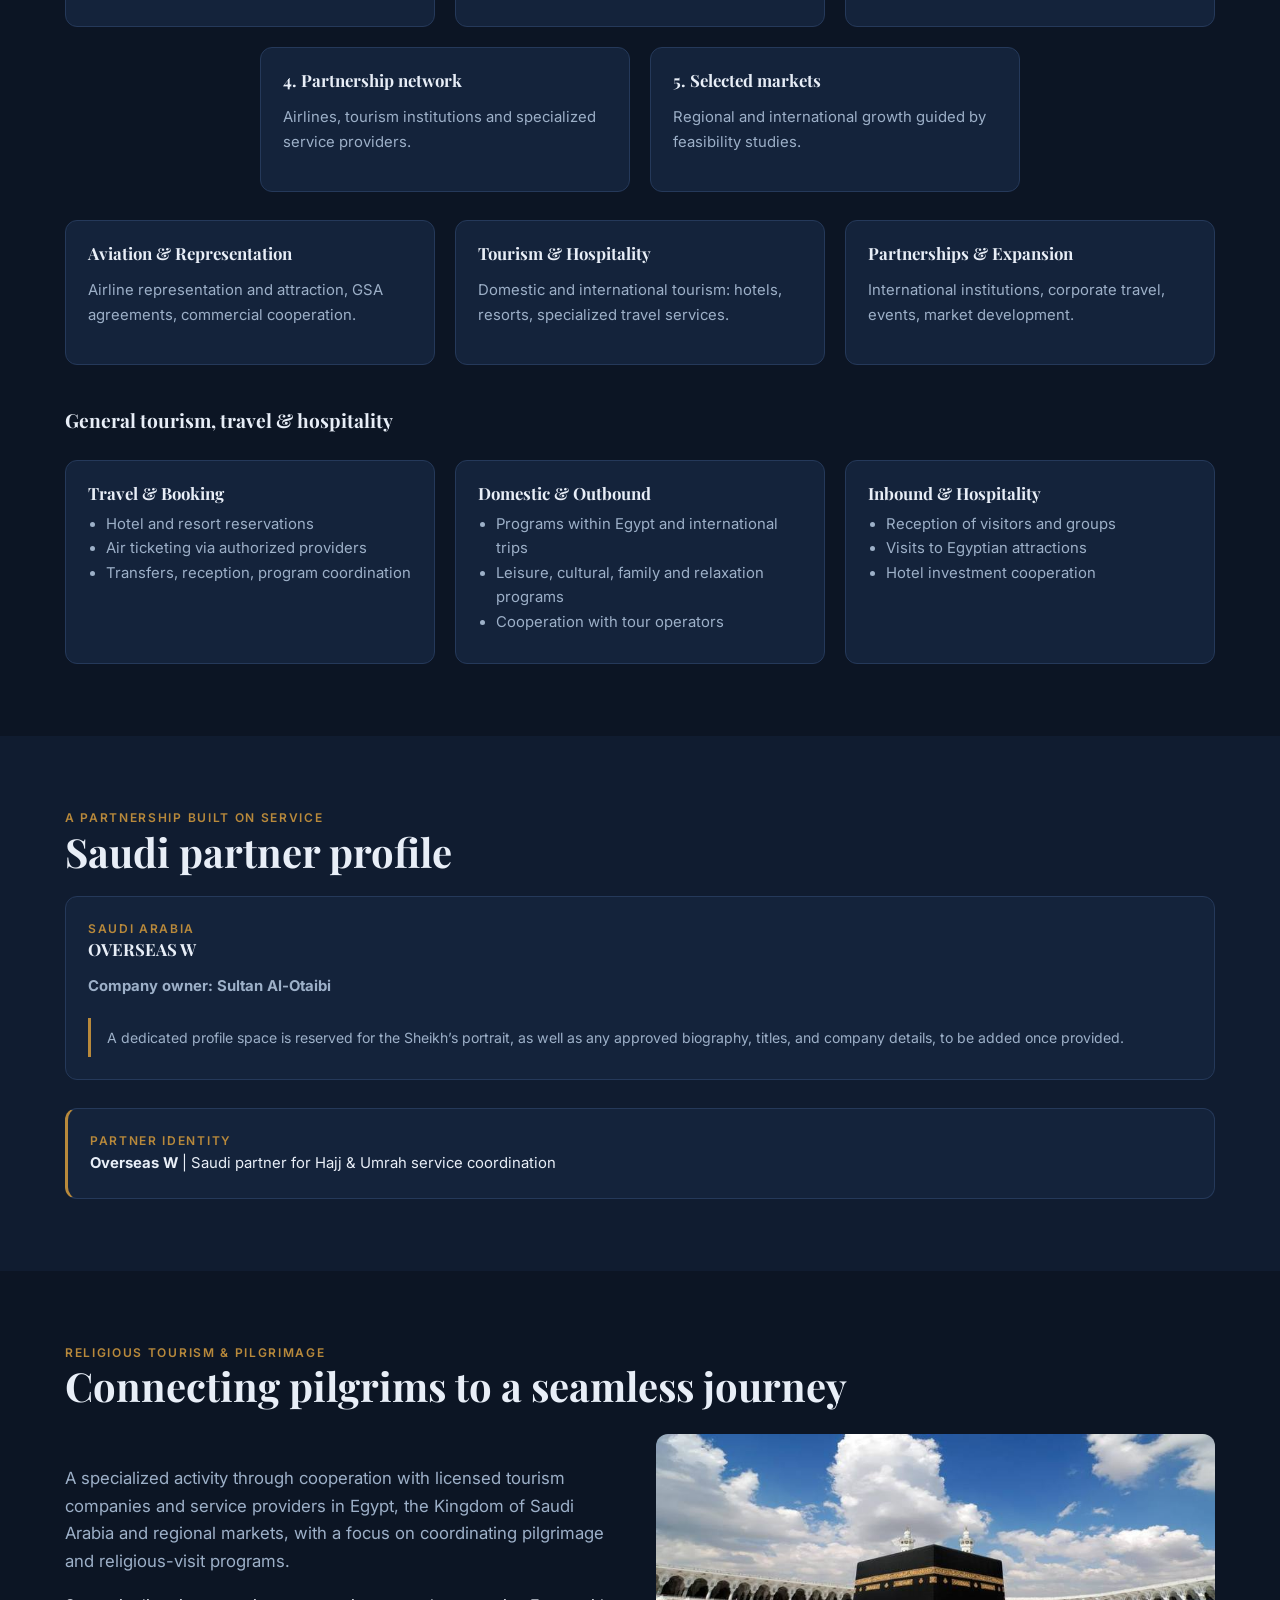
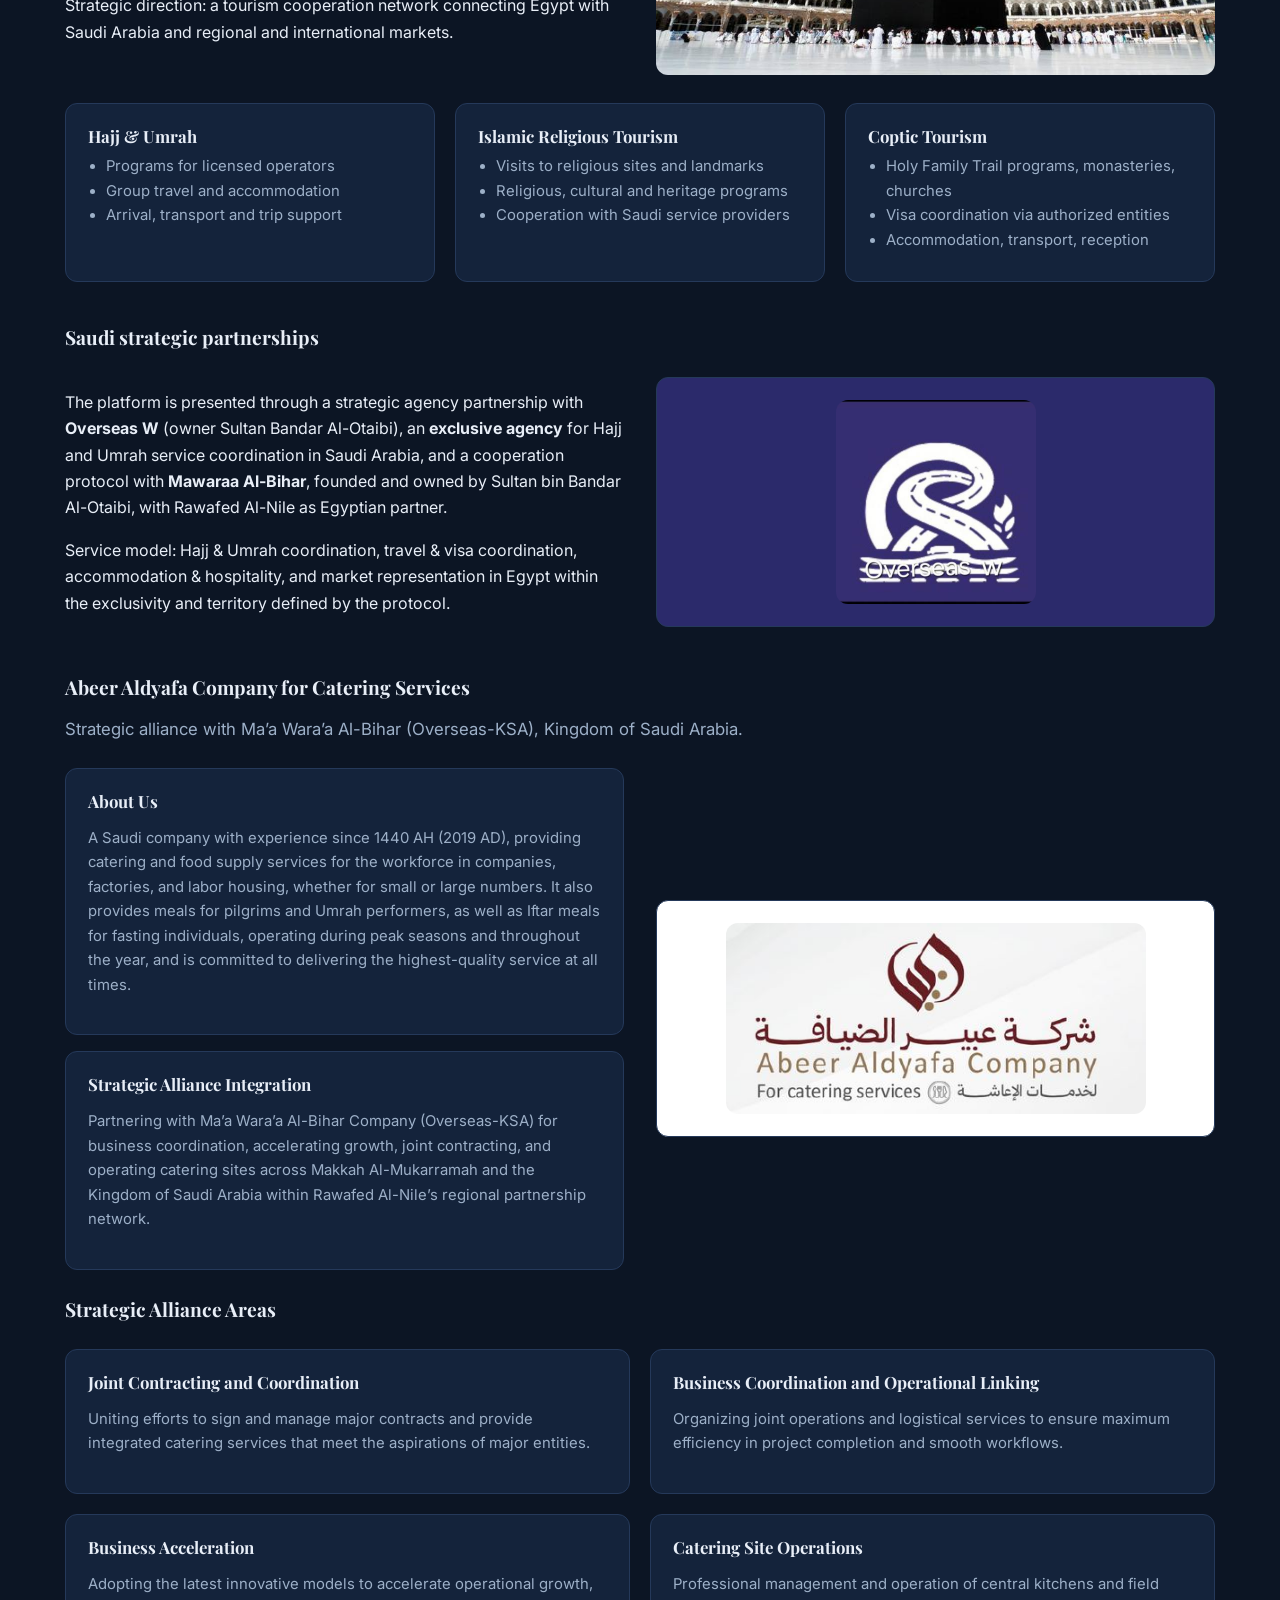
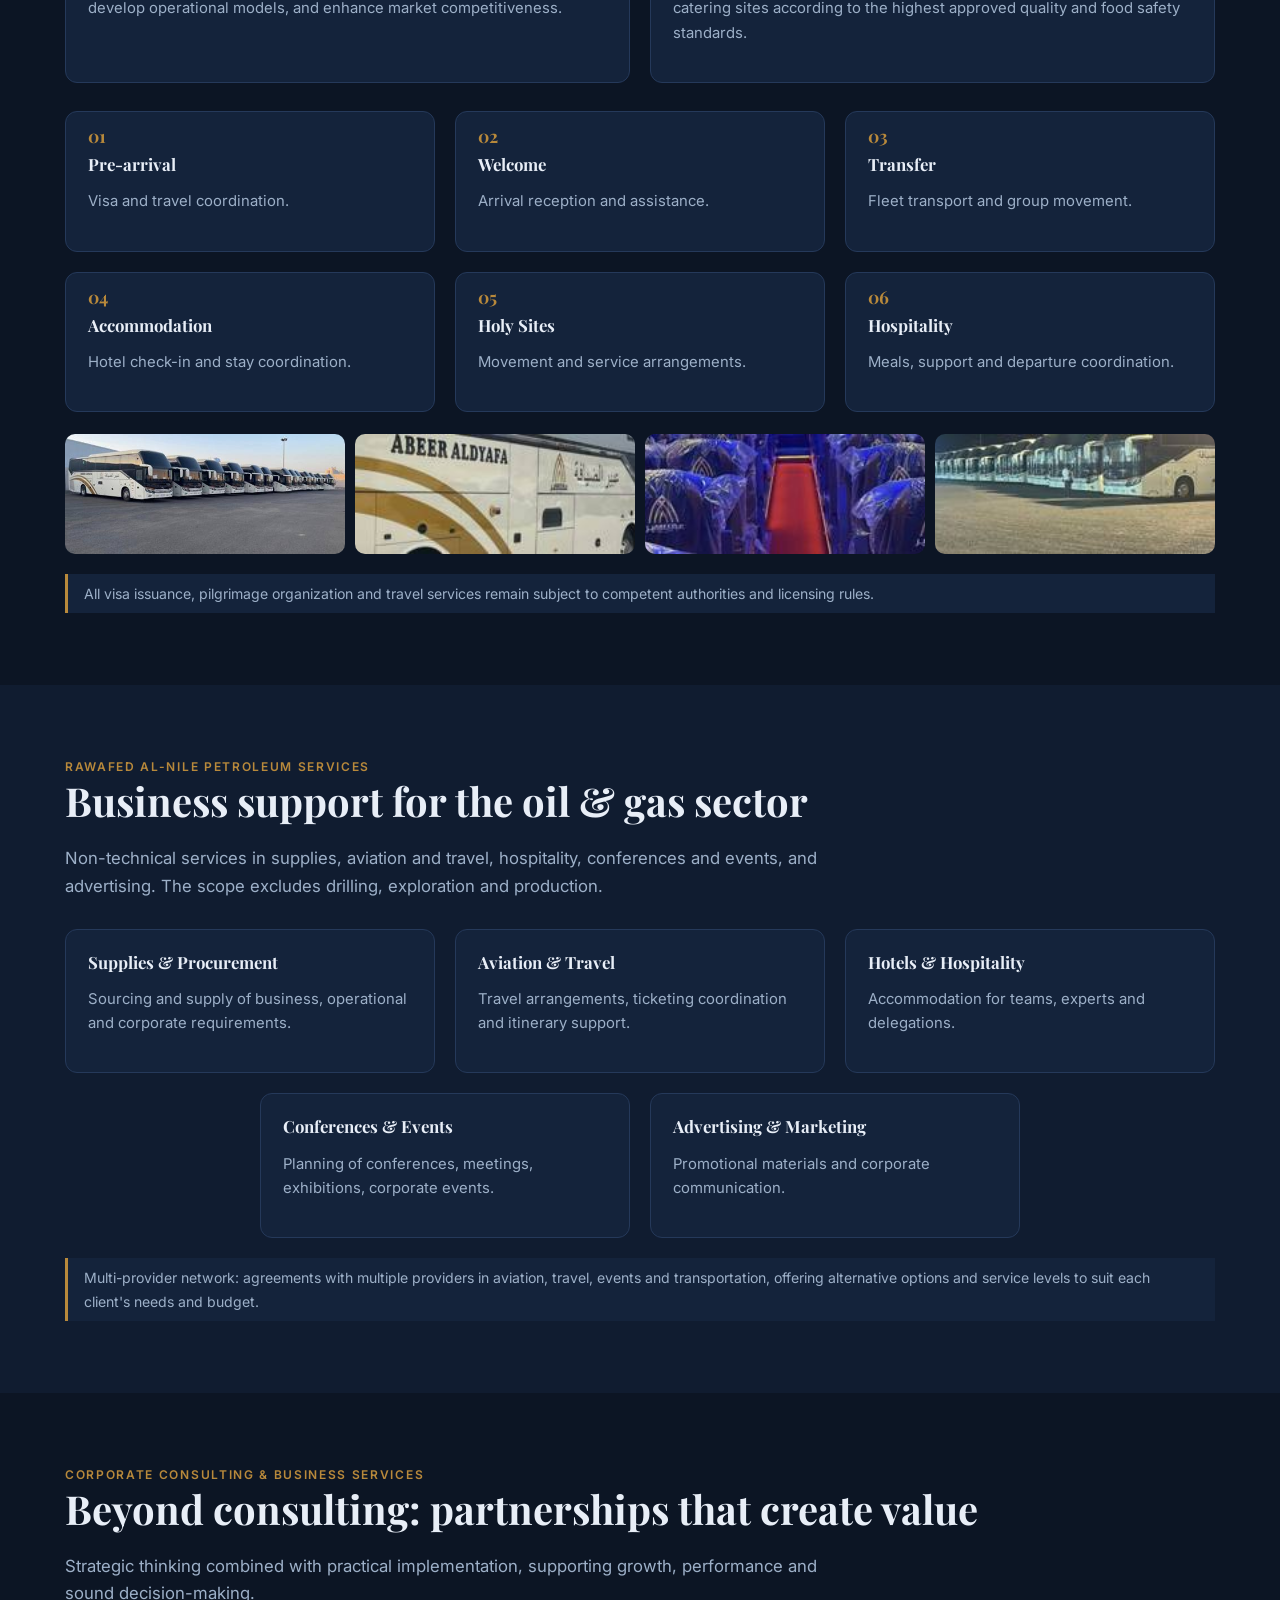
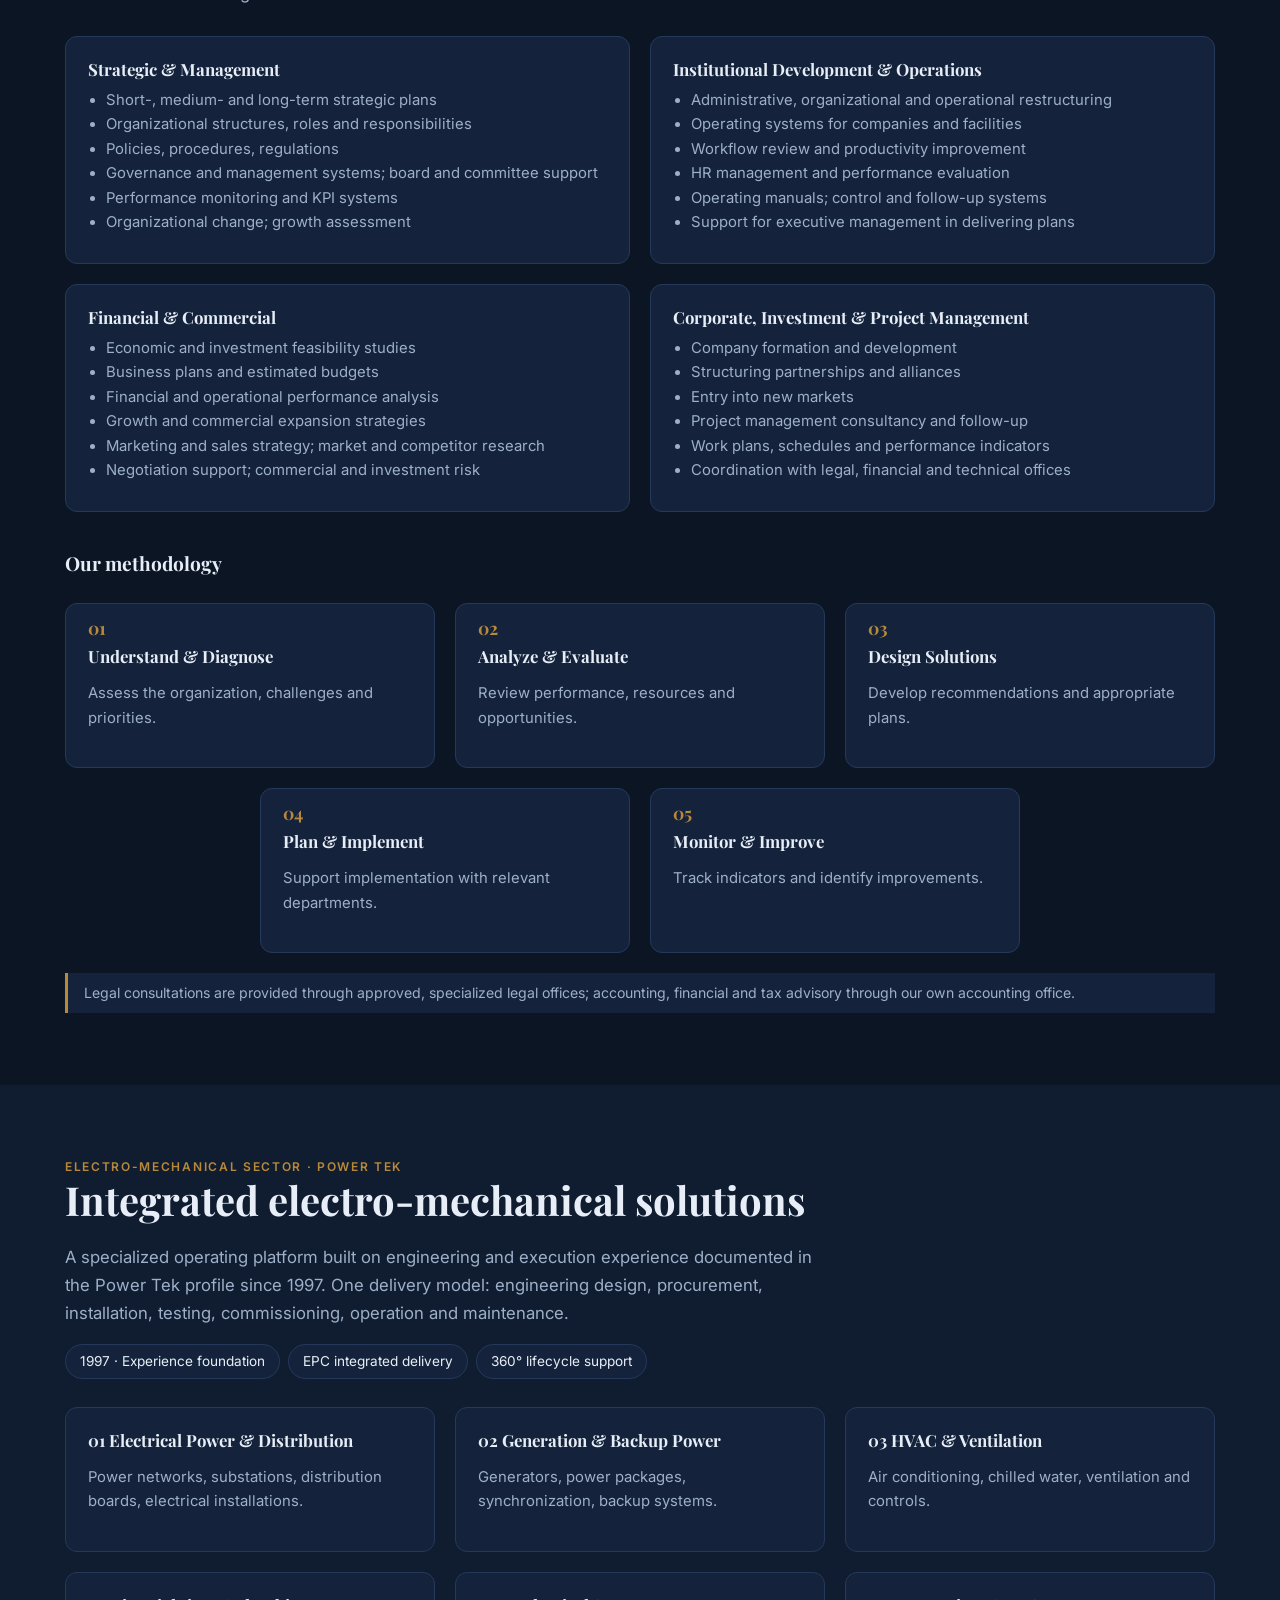
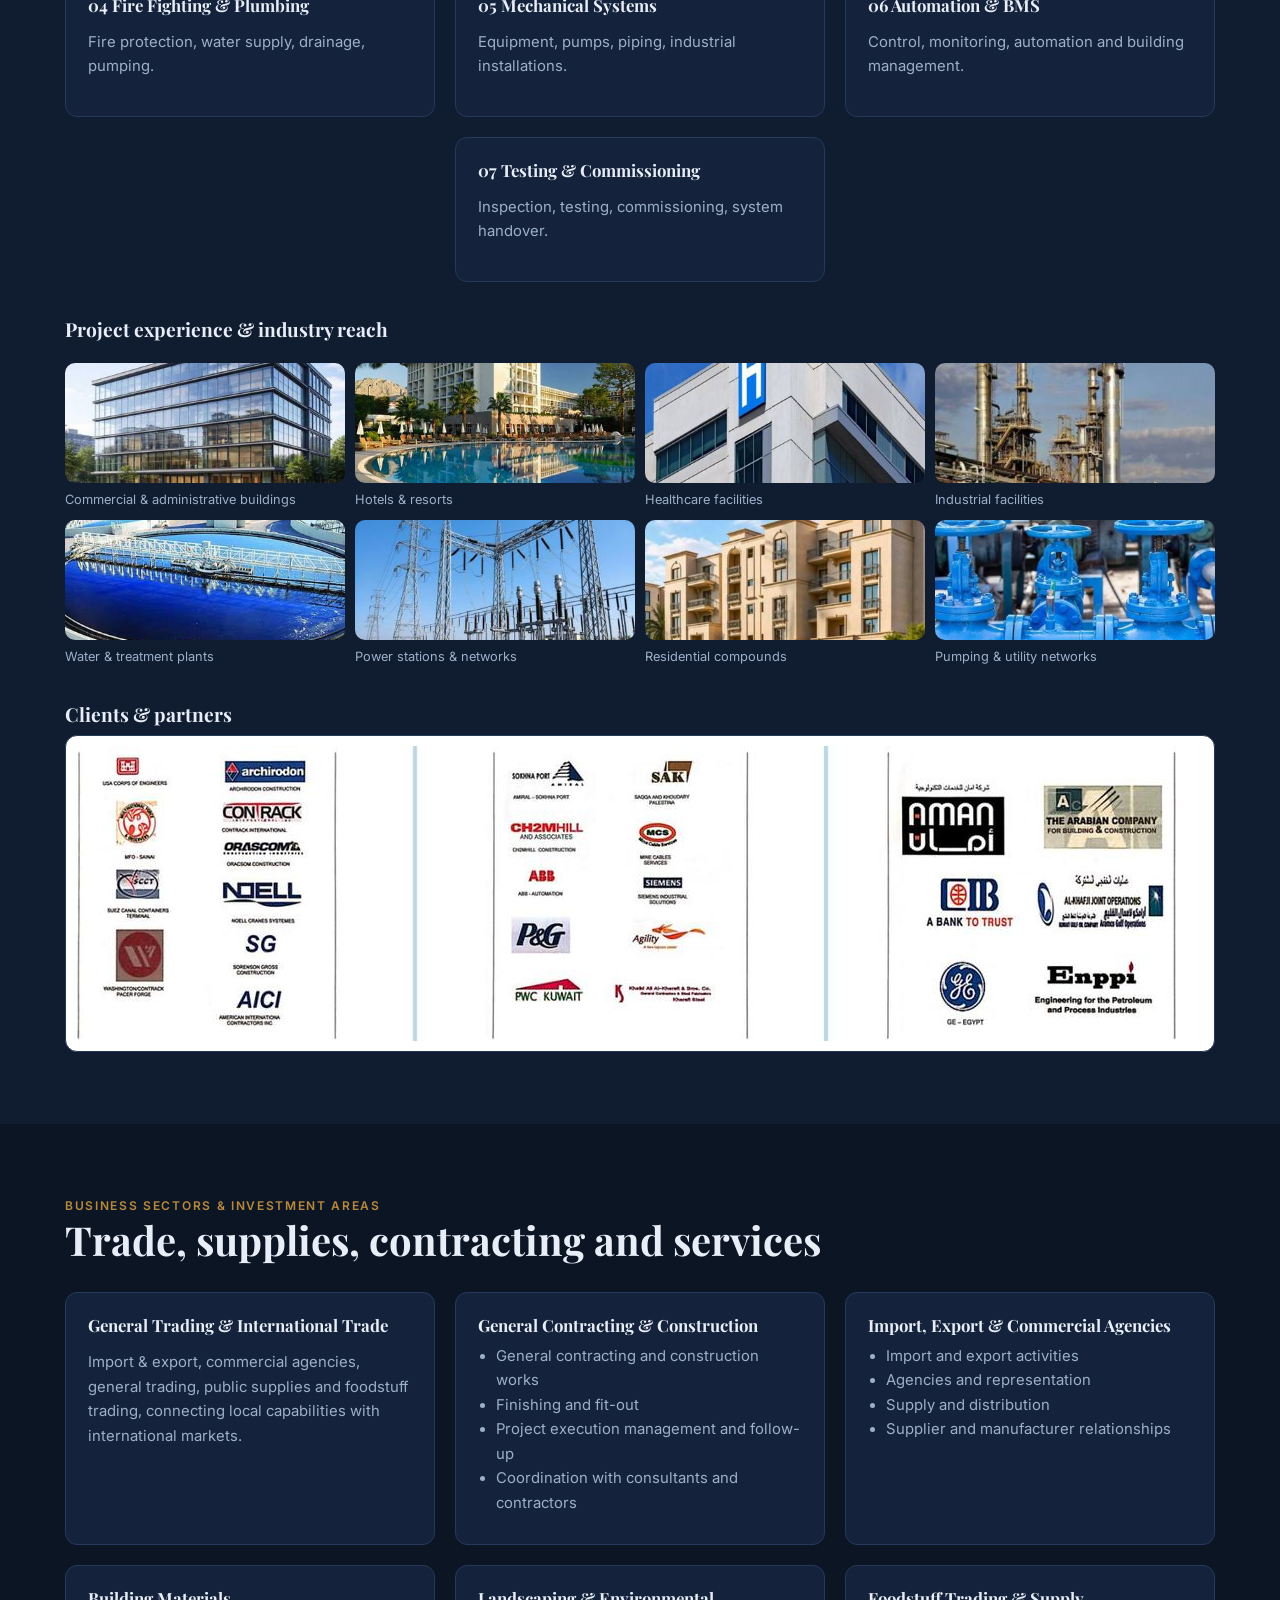
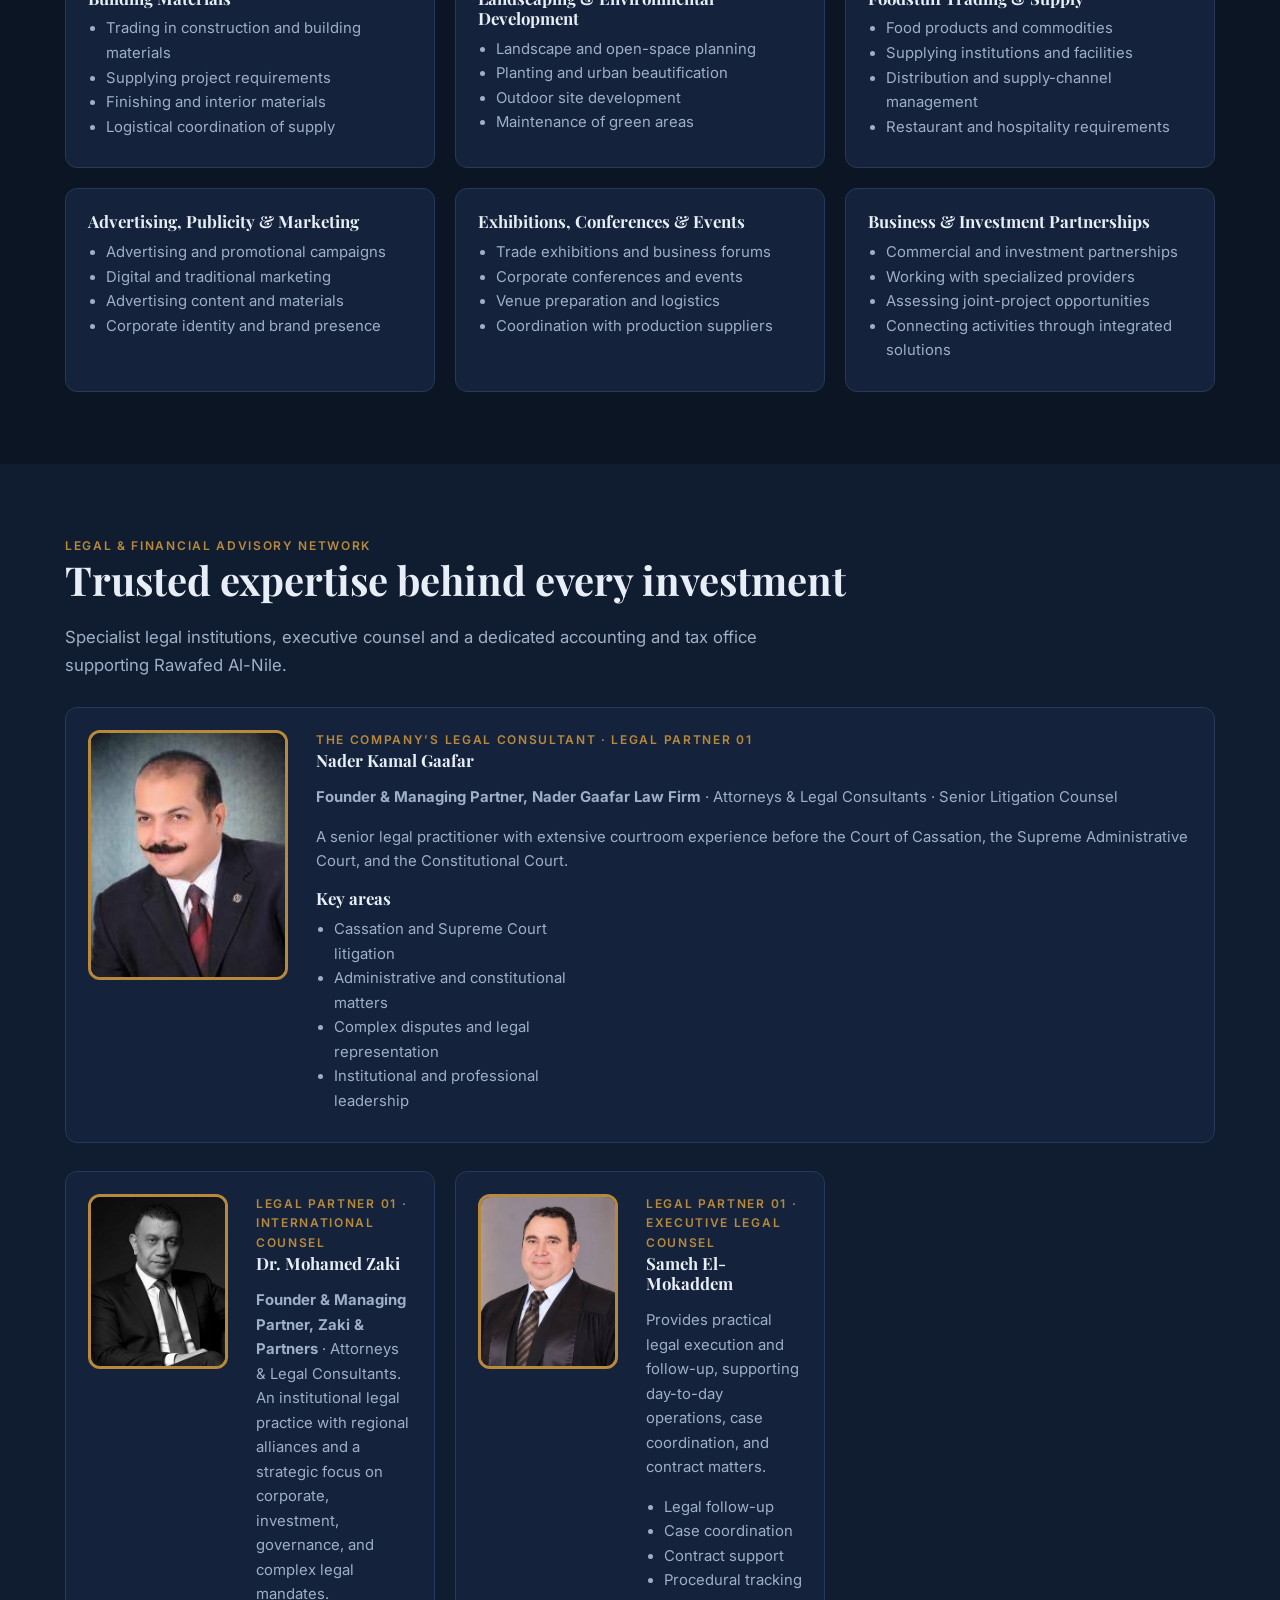
==== commit a1afa856: "Switch deployment from Cloudflare Pages to GitHub Pages" ====
--- a/index.html
+++ b/index.html
@@ -10,16 +10,16 @@
         <meta name="keywords" content="Rawafed, Rawafid, Rawafed Al Nile, Rawafed Al-Nile, Rawafid Al Nile, Rawafed El Nile, Rawafid El Nile, Rawafedalnile, investment, development, Egypt investment, Egypt development, روافد, روافد النيل, استثمار, تطوير, استثمار وتطوير, الاستثمار والتنمية, Nehad Samir, Nihad Samir, Sherif Omran, Mostafa Omran, Mustafa Omran, نهاد سمير, نيهاد سمير, شريف عمران, مصطفى عمران, مصطفي عمران">
         <meta name="robots" content="index,follow,max-image-preview:large">
         <meta name="theme-color" content="#12335b">
-        <link rel="canonical" href="https://rawafedalnile.com/">
-        <link rel="image_src" href="https://rawafedalnile.com/assets/rawafed-link-preview.png">
+        <link rel="canonical" href="https://rawafidalnile.com/">
+        <link rel="image_src" href="https://rawafidalnile.com/assets/rawafed-link-preview.png">
         <meta property="og:type" content="website">
         <meta property="og:site_name" content="Rawafed Al Nile">
         <meta property="og:title" content="Rawafed Al Nile for Investment and Development | روافد النيل">
         <meta property="og:description" content="Egyptian investment and development company working across tourism, petroleum services, consulting, electromechanical works, public supplies, and construction.">
-        <meta property="og:url" content="https://rawafedalnile.com/">
-        <meta property="og:image" content="https://rawafedalnile.com/assets/rawafed-link-preview.png">
-        <meta property="og:image:url" content="https://rawafedalnile.com/assets/rawafed-link-preview.png">
-        <meta property="og:image:secure_url" content="https://rawafedalnile.com/assets/rawafed-link-preview.png">
+        <meta property="og:url" content="https://rawafidalnile.com/">
+        <meta property="og:image" content="https://rawafidalnile.com/assets/rawafed-link-preview.png">
+        <meta property="og:image:url" content="https://rawafidalnile.com/assets/rawafed-link-preview.png">
+        <meta property="og:image:secure_url" content="https://rawafidalnile.com/assets/rawafed-link-preview.png">
         <meta property="og:image:type" content="image/png">
         <meta property="og:image:width" content="1200">
         <meta property="og:image:height" content="630">
@@ -29,7 +29,7 @@
         <meta name="twitter:card" content="summary_large_image">
         <meta name="twitter:title" content="Rawafed Al Nile for Investment and Development | روافد النيل">
         <meta name="twitter:description" content="Egyptian investment and development company working across tourism, petroleum services, consulting, electromechanical works, public supplies, and construction.">
-        <meta name="twitter:image" content="https://rawafedalnile.com/assets/rawafed-link-preview.png">
+        <meta name="twitter:image" content="https://rawafidalnile.com/assets/rawafed-link-preview.png">
         <meta name="twitter:image:alt" content="Rawafed Al Nile for Investment and Development logo">
         <script type="application/ld+json">
         {
@@ -37,19 +37,19 @@
           "@graph": [
           {
           "@type": "Corporation",
-          "@id": "https://rawafedalnile.com/#organization",
+          "@id": "https://rawafidalnile.com/#organization",
           "name": "Rawafed Al Nile for Investment and Development",
           "alternateName": ["Rawafed", "Rawafid", "Rawafed Al Nile", "Rawafed Al-Nile", "Rawafid Al Nile", "Rawafed El Nile", "Rawafid El Nile", "Rawafedalnile", "Investment and Development", "روافد", "روافد النيل", "روافد النيل للاستثمار والتنمية", "استثمار وتطوير", "الاستثمار والتنمية"],
           "description": "Egyptian investment and development company working across tourism and travel services, petroleum services, business consulting, electromechanical works, public supplies, and contracting and construction.",
-          "url": "https://rawafedalnile.com/",
-          "logo": "https://rawafedalnile.com/assets/rawafed-logo.webp",
-          "image": "https://rawafedalnile.com/assets/rawafed-logo.webp",
+          "url": "https://rawafidalnile.com/",
+          "logo": "https://rawafidalnile.com/assets/rawafed-logo.webp",
+          "image": "https://rawafidalnile.com/assets/rawafed-logo.webp",
           "knowsAbout": ["Tourism and travel services", "Petroleum services", "Business consulting", "Electromechanical works", "Public supplies", "Contracting and construction"],
-          "founder": {"@id": "https://rawafedalnile.com/#nehad-samir"},
+          "founder": {"@id": "https://rawafidalnile.com/#nehad-samir"},
           "member": [
-            {"@id": "https://rawafedalnile.com/#nehad-samir"},
-            {"@id": "https://rawafedalnile.com/#sherif-omran"},
-            {"@id": "https://rawafedalnile.com/#mostafa-omran"}
+            {"@id": "https://rawafidalnile.com/#nehad-samir"},
+            {"@id": "https://rawafidalnile.com/#sherif-omran"},
+            {"@id": "https://rawafidalnile.com/#mostafa-omran"}
           ],
           "email": "info@rawafedalnile.com",
           "telephone": ["+20 10 9747 4749", "+20 10 0215 9145", "+20 11 4981 8181"],
@@ -66,50 +66,50 @@
           ],
           "areaServed": {"@type": "Country", "name": "Egypt"},
           "hasOfferCatalog": {"@type": "OfferCatalog", "name": "Rawafed Al Nile business sectors", "itemListElement": [
-            {"@type": "Offer", "itemOffered": {"@type": "Service", "name": "Tourism, hospitality and religious tourism", "url": "https://rawafedalnile.com/sectors/tourism/"}},
-            {"@type": "Offer", "itemOffered": {"@type": "Service", "name": "Petroleum services", "url": "https://rawafedalnile.com/sectors/petroleum/"}},
-            {"@type": "Offer", "itemOffered": {"@type": "Service", "name": "Business consulting", "url": "https://rawafedalnile.com/sectors/consulting/"}},
-            {"@type": "Offer", "itemOffered": {"@type": "Service", "name": "Electromechanical works", "url": "https://rawafedalnile.com/sectors/electromechanical/"}},
-            {"@type": "Offer", "itemOffered": {"@type": "Service", "name": "Public supplies and procurement", "url": "https://rawafedalnile.com/sectors/supplies/"}},
-            {"@type": "Offer", "itemOffered": {"@type": "Service", "name": "Contracting and construction", "url": "https://rawafedalnile.com/sectors/contracting/"}}
+            {"@type": "Offer", "itemOffered": {"@type": "Service", "name": "Tourism, hospitality and religious tourism", "url": "https://rawafidalnile.com/sectors/tourism/"}},
+            {"@type": "Offer", "itemOffered": {"@type": "Service", "name": "Petroleum services", "url": "https://rawafidalnile.com/sectors/petroleum/"}},
+            {"@type": "Offer", "itemOffered": {"@type": "Service", "name": "Business consulting", "url": "https://rawafidalnile.com/sectors/consulting/"}},
+            {"@type": "Offer", "itemOffered": {"@type": "Service", "name": "Electromechanical works", "url": "https://rawafidalnile.com/sectors/electromechanical/"}},
+            {"@type": "Offer", "itemOffered": {"@type": "Service", "name": "Public supplies and procurement", "url": "https://rawafidalnile.com/sectors/supplies/"}},
+            {"@type": "Offer", "itemOffered": {"@type": "Service", "name": "Contracting and construction", "url": "https://rawafidalnile.com/sectors/contracting/"}}
           ]
           }
           },
           {
             "@type": "WebSite",
-            "@id": "https://rawafedalnile.com/#website",
-            "url": "https://rawafedalnile.com/",
+            "@id": "https://rawafidalnile.com/#website",
+            "url": "https://rawafidalnile.com/",
             "name": "Rawafed Al Nile for Investment and Development",
             "alternateName": "روافد النيل للاستثمار والتنمية",
-            "publisher": {"@id": "https://rawafedalnile.com/#organization"},
+            "publisher": {"@id": "https://rawafidalnile.com/#organization"},
             "inLanguage": ["en", "ar"]
           },
           {
             "@type": "Person",
-            "@id": "https://rawafedalnile.com/#nehad-samir",
+            "@id": "https://rawafidalnile.com/#nehad-samir",
             "name": "Major General Nehad Samir",
             "alternateName": ["Nehad Samir", "Nihad Samir", "اللواء نهاد سمير", "اللواء نيهاد", "اللواء نيهاد سمير", "نهاد سمير", "نيهاد سمير"],
             "jobTitle": "Founder and Chairman",
-            "worksFor": {"@id": "https://rawafedalnile.com/#organization"},
-            "image": "https://rawafedalnile.com/assets/board-nehad.webp"
+            "worksFor": {"@id": "https://rawafidalnile.com/#organization"},
+            "image": "https://rawafidalnile.com/assets/board-nehad.webp"
           },
           {
             "@type": "Person",
-            "@id": "https://rawafedalnile.com/#sherif-omran",
+            "@id": "https://rawafidalnile.com/#sherif-omran",
             "name": "Engineer Sherif Omran",
             "alternateName": ["Sherif Omran", "المهندس شريف", "المهندس شريف عمران", "شريف عمران", "المهنس شريف"],
             "jobTitle": "Vice Chairman",
-            "worksFor": {"@id": "https://rawafedalnile.com/#organization"},
-            "image": "https://rawafedalnile.com/assets/board-sherif.webp"
+            "worksFor": {"@id": "https://rawafidalnile.com/#organization"},
+            "image": "https://rawafidalnile.com/assets/board-sherif.webp"
           },
           {
             "@type": "Person",
-            "@id": "https://rawafedalnile.com/#mostafa-omran",
+            "@id": "https://rawafidalnile.com/#mostafa-omran",
             "name": "Major General Mostafa Omran",
             "alternateName": ["Mostafa Omran", "Mustafa Omran", "اللواء مصطفى", "اللواء مصطفى عمران", "اللواء مصطفي", "اللواء مصطفي عمران", "مصطفى عمران", "مصطفي عمران"],
             "jobTitle": "Vice Chairman – Government Relations",
-            "worksFor": {"@id": "https://rawafedalnile.com/#organization"},
-            "image": "https://rawafedalnile.com/assets/board-mostafa.webp"
+            "worksFor": {"@id": "https://rawafidalnile.com/#organization"},
+            "image": "https://rawafidalnile.com/assets/board-mostafa.webp"
           }
           ]
         }
--- a/css/styles.css
+++ b/css/styles.css
@@ -41,3 +41,4 @@
 .g5{grid-template-columns:repeat(6,minmax(0,1fr))}.g5 .c{grid-column:span 2}.g5 .c:nth-child(4){grid-column:2 / span 2}.g5 .c:nth-child(5){grid-column:4 / span 2}@media(max-width:900px){.g5{grid-template-columns:repeat(2,minmax(0,1fr))}.g5 .c,.g5 .c:nth-child(4),.g5 .c:nth-child(5){grid-column:auto}}@media(max-width:560px){.g5{grid-template-columns:1fr}}
 .g6{grid-template-columns:repeat(3,minmax(0,1fr))}@media(max-width:900px){.g6{grid-template-columns:repeat(2,minmax(0,1fr))}}@media(max-width:560px){.g6{grid-template-columns:1fr}}
 .g:not(.g5){grid-template-columns:repeat(3,minmax(0,1fr));align-items:stretch}.g:not(.g5)>.c{height:100%;box-sizing:border-box}.g:not(.g5)>.c:nth-child(4):nth-last-child(2){grid-column:1}.g:not(.g5)>.c:nth-child(5):last-child{grid-column:3}.g:not(.g5)>.c:nth-child(7):nth-last-child(2){grid-column:1}.g:not(.g5)>.c:nth-child(7):last-child{grid-column:2}.g:not(.g5)>.c:nth-child(8):last-child{grid-column:3}.g:not(.g5)>.c:nth-child(10):nth-last-child(2){grid-column:1}.g:not(.g5)>.c:nth-child(11):last-child{grid-column:3}@media(max-width:900px){.g:not(.g5){grid-template-columns:repeat(2,minmax(0,1fr))}.g:not(.g5)>.c{grid-column:auto!important}}@media(max-width:560px){.g:not(.g5){grid-template-columns:1fr}}
+.g:has(> .c:nth-child(4):last-child){grid-template-columns:repeat(2,minmax(0,1fr))}.g:has(> .c:nth-child(4):last-child)>.c{grid-column:auto!important}.g:has(> .c:nth-child(5):last-child){grid-template-columns:repeat(6,minmax(0,1fr))}.g:has(> .c:nth-child(5):last-child)>.c{grid-column:span 2!important}.g:has(> .c:nth-child(5):last-child)>.c:nth-child(4){grid-column:2 / span 2!important}.g:has(> .c:nth-child(5):last-child)>.c:nth-child(5){grid-column:4 / span 2!important}.footer-inquiry{min-width:210px}.tb.pdf{min-width:150px}@media(max-width:900px){.g:has(> .c:nth-child(4):last-child){grid-template-columns:repeat(2,minmax(0,1fr))}.g:has(> .c:nth-child(5):last-child){grid-template-columns:repeat(2,minmax(0,1fr))}.g:has(> .c:nth-child(5):last-child)>.c{grid-column:auto!important}}@media(max-width:560px){.g:has(> .c:nth-child(4):last-child),.g:has(> .c:nth-child(5):last-child){grid-template-columns:1fr}}
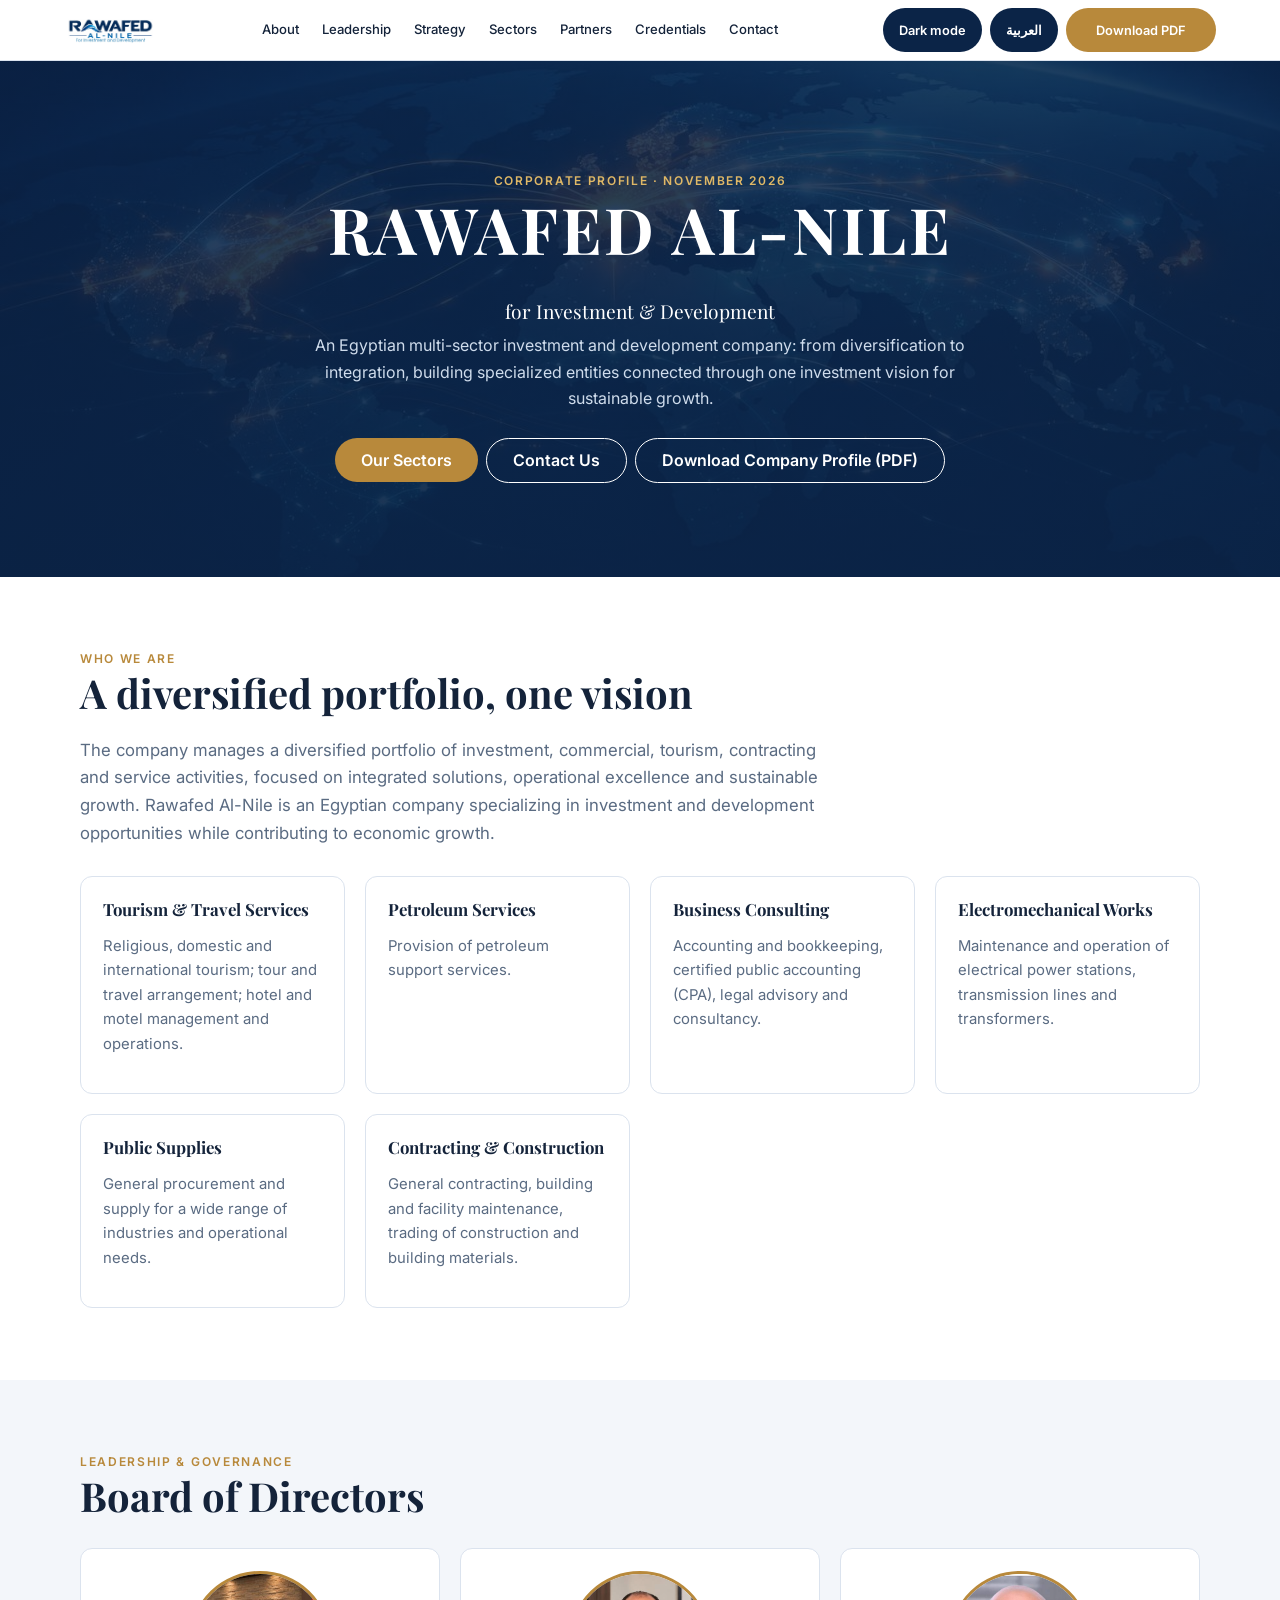
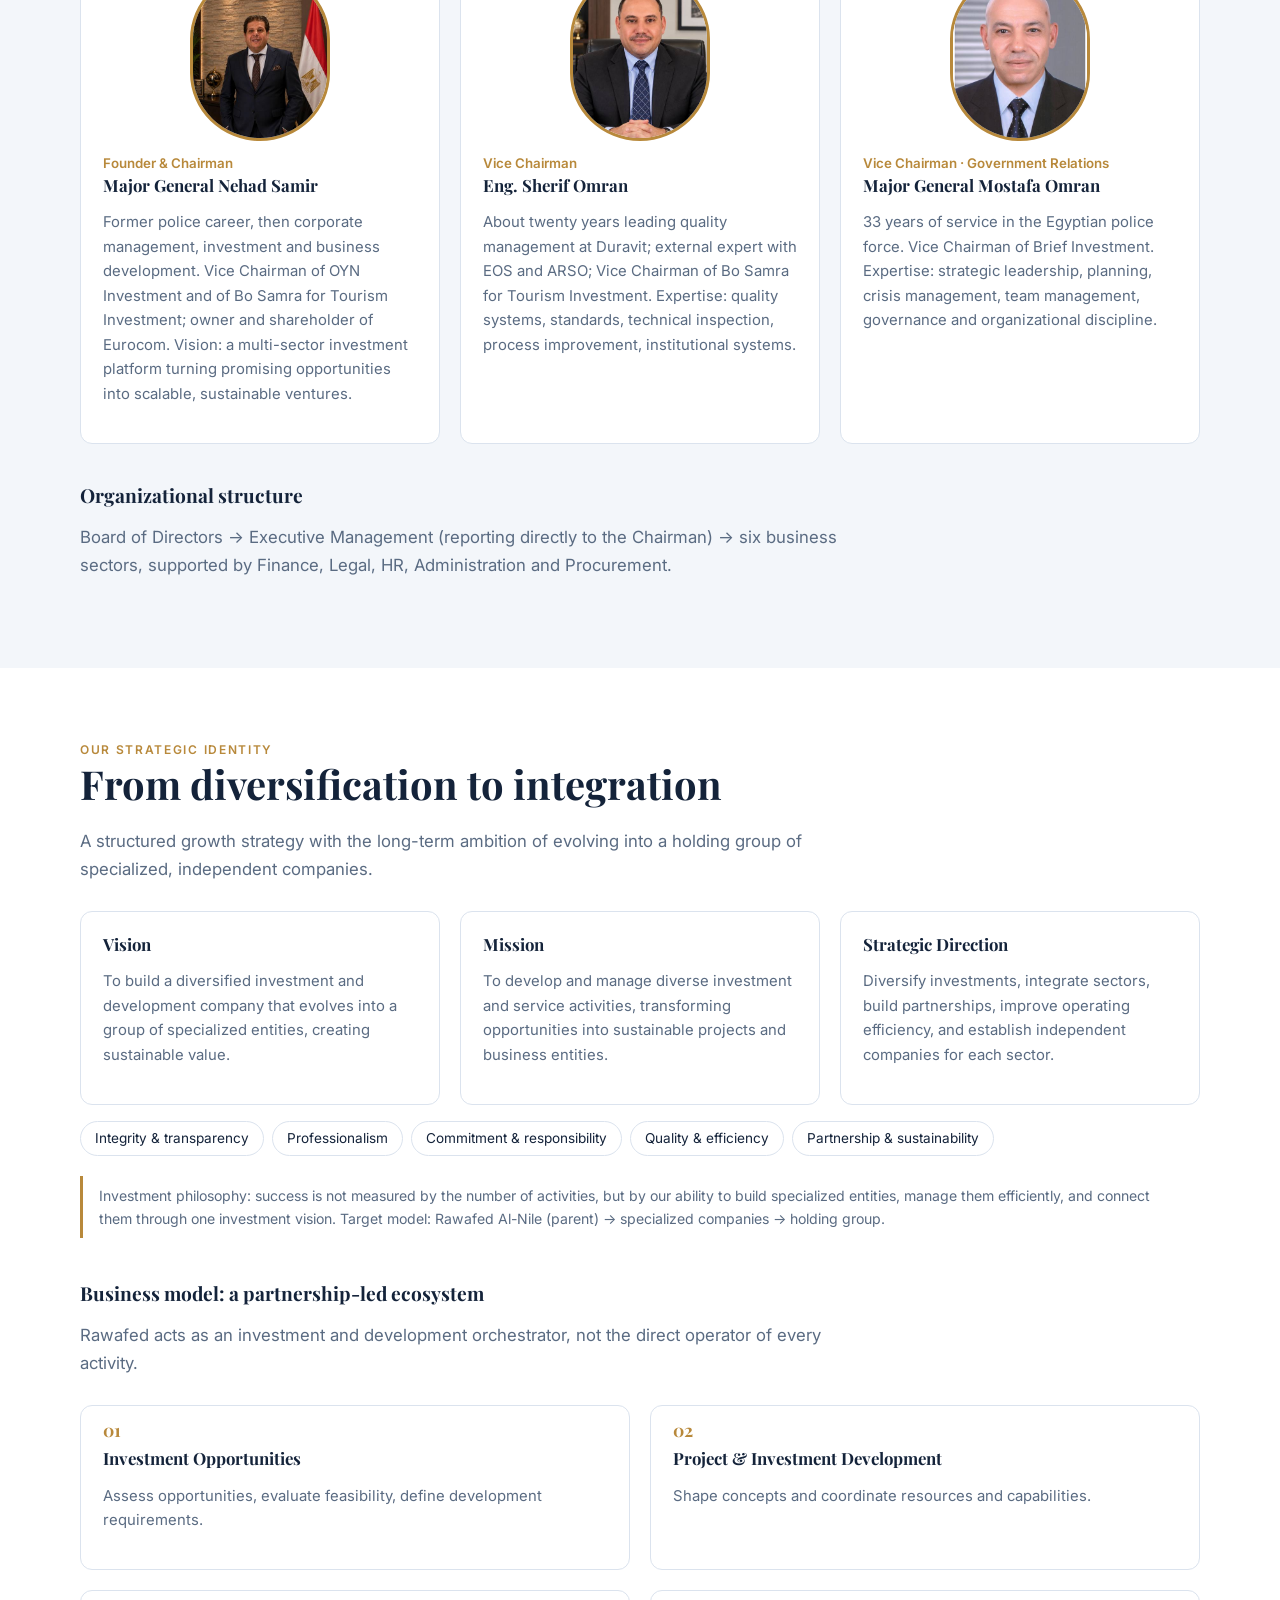
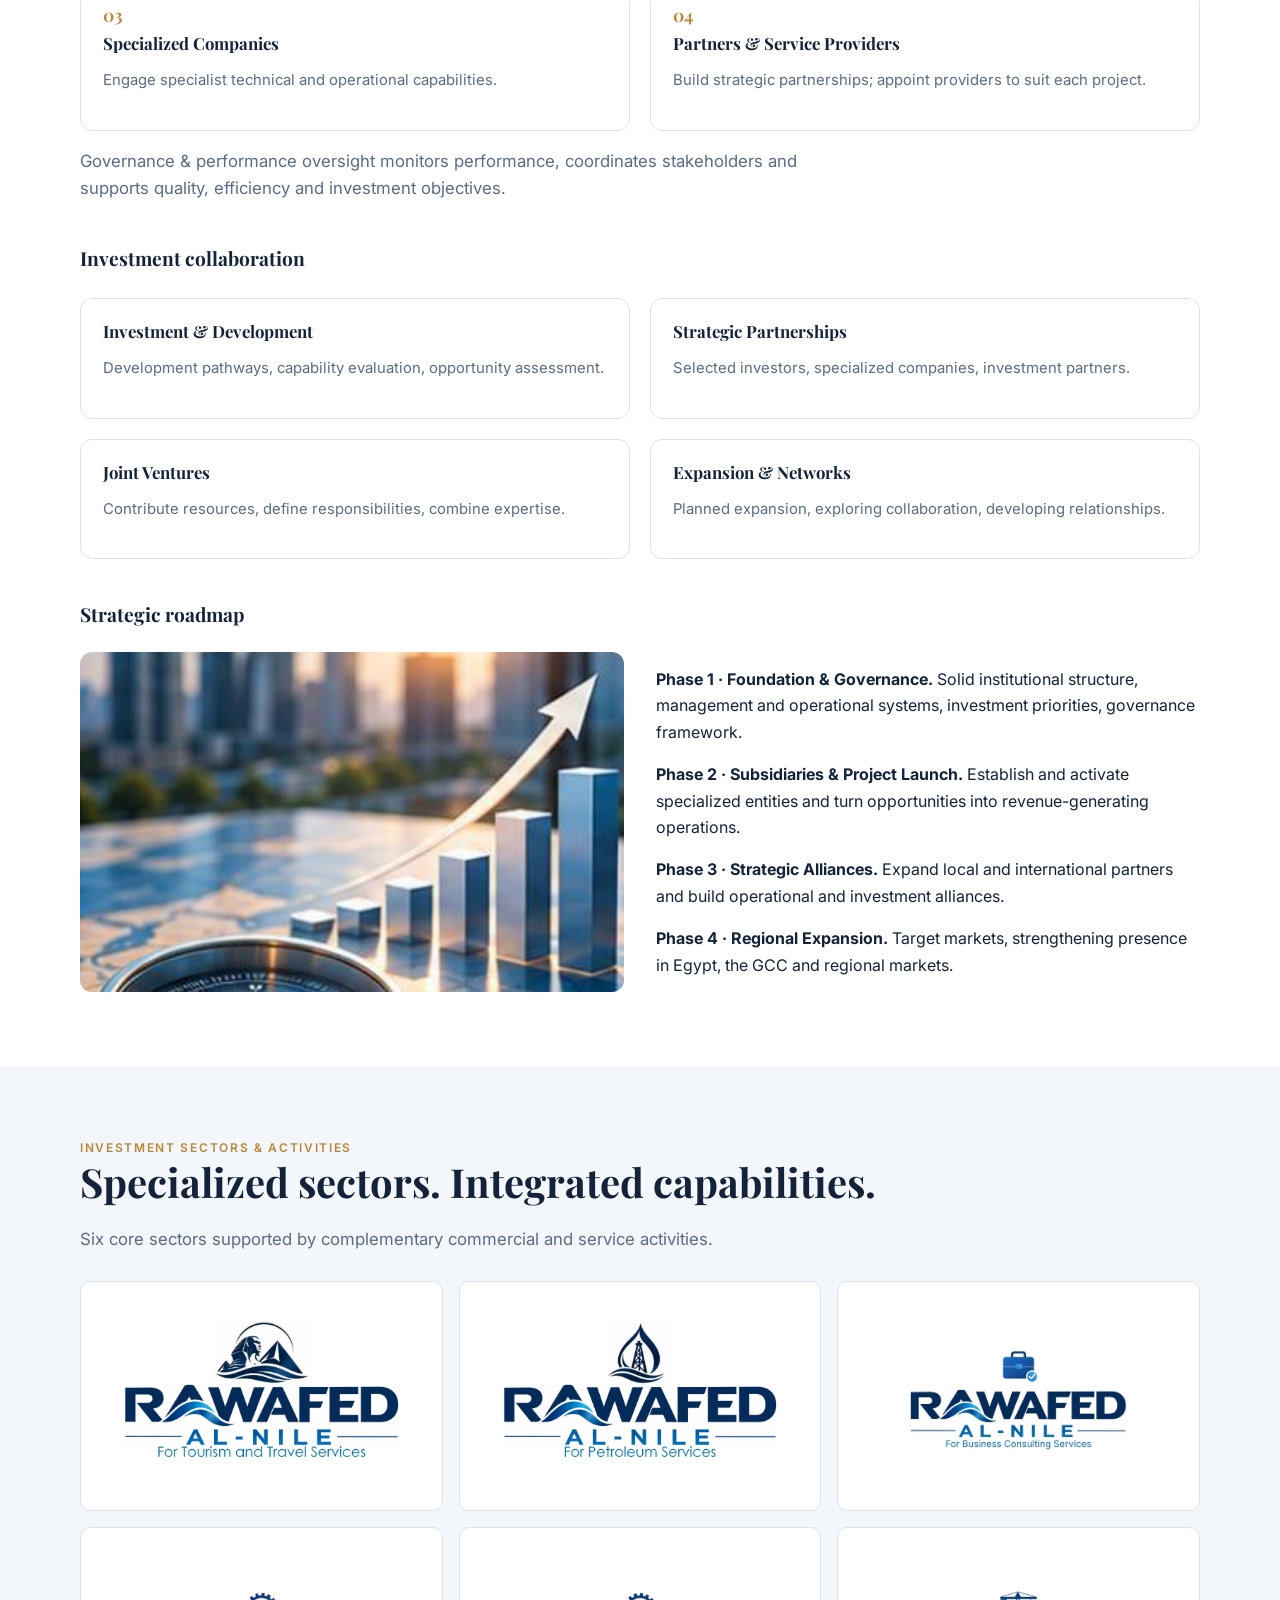
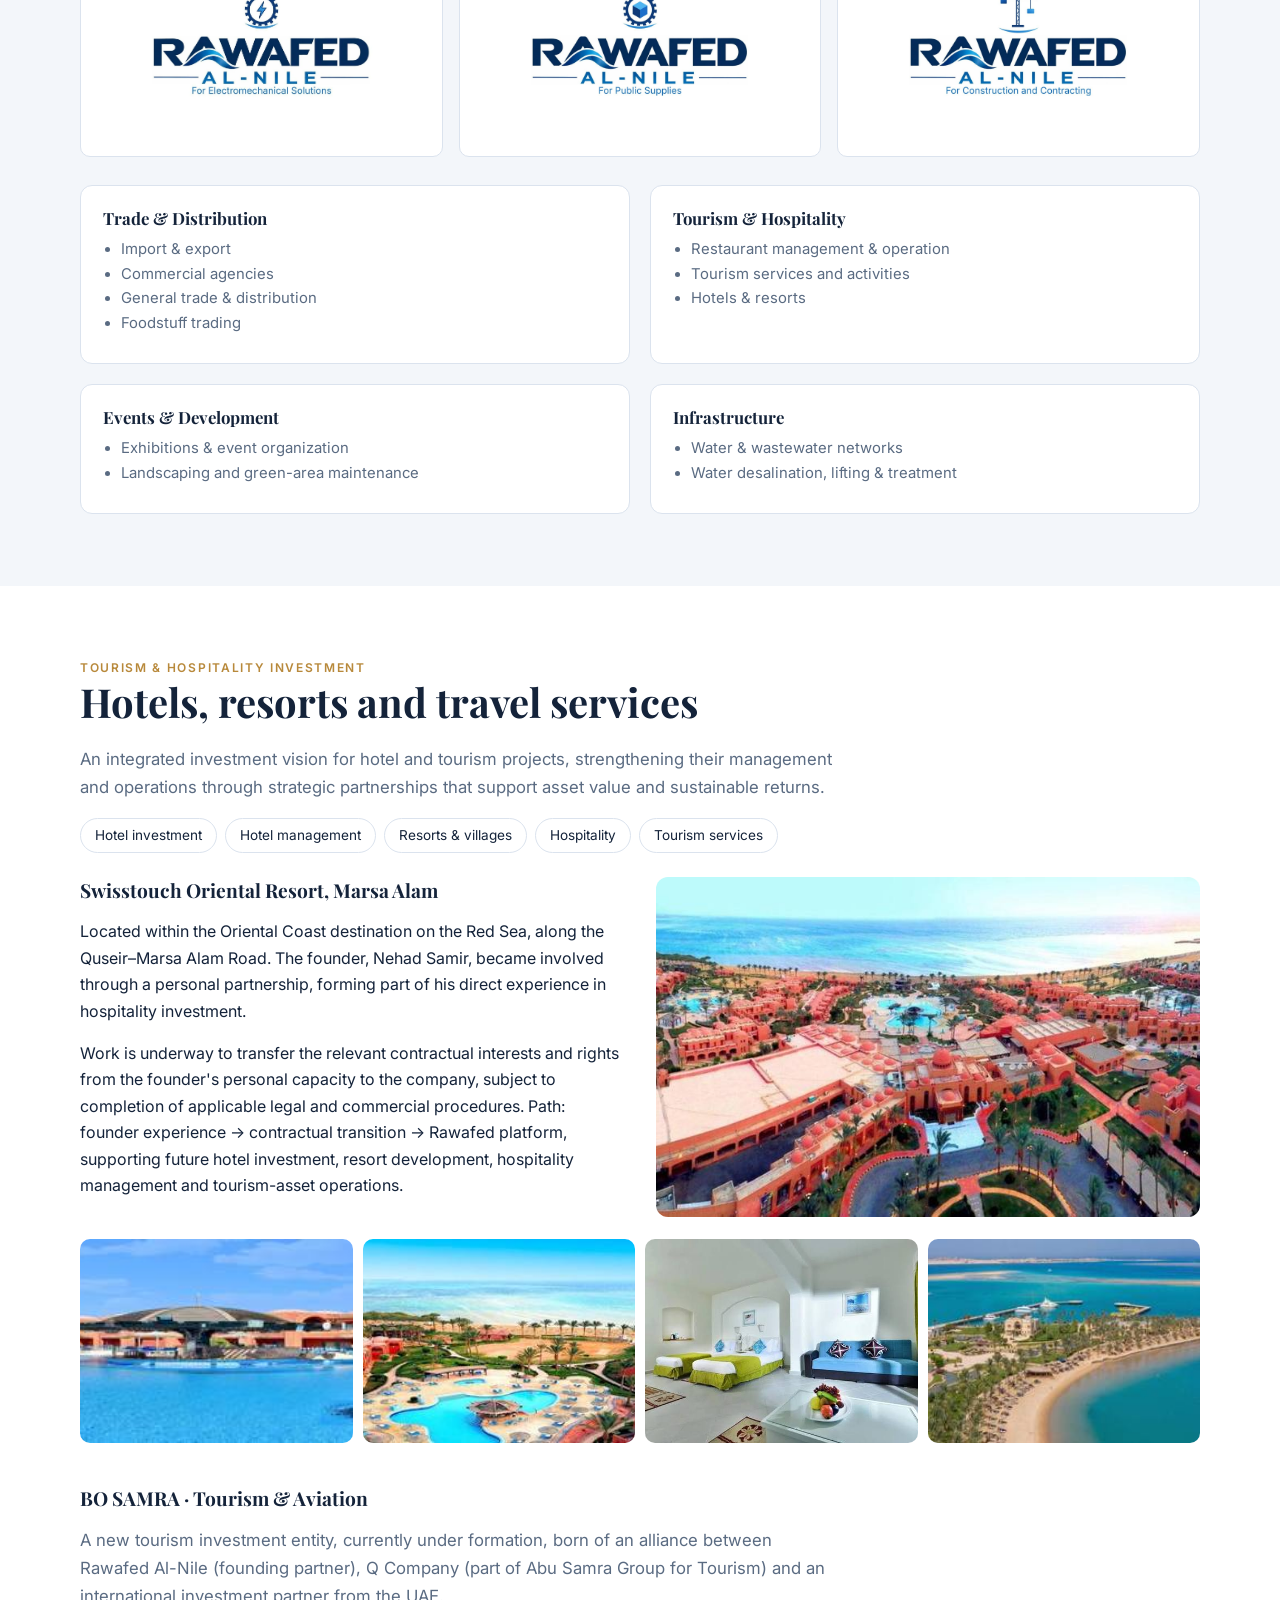
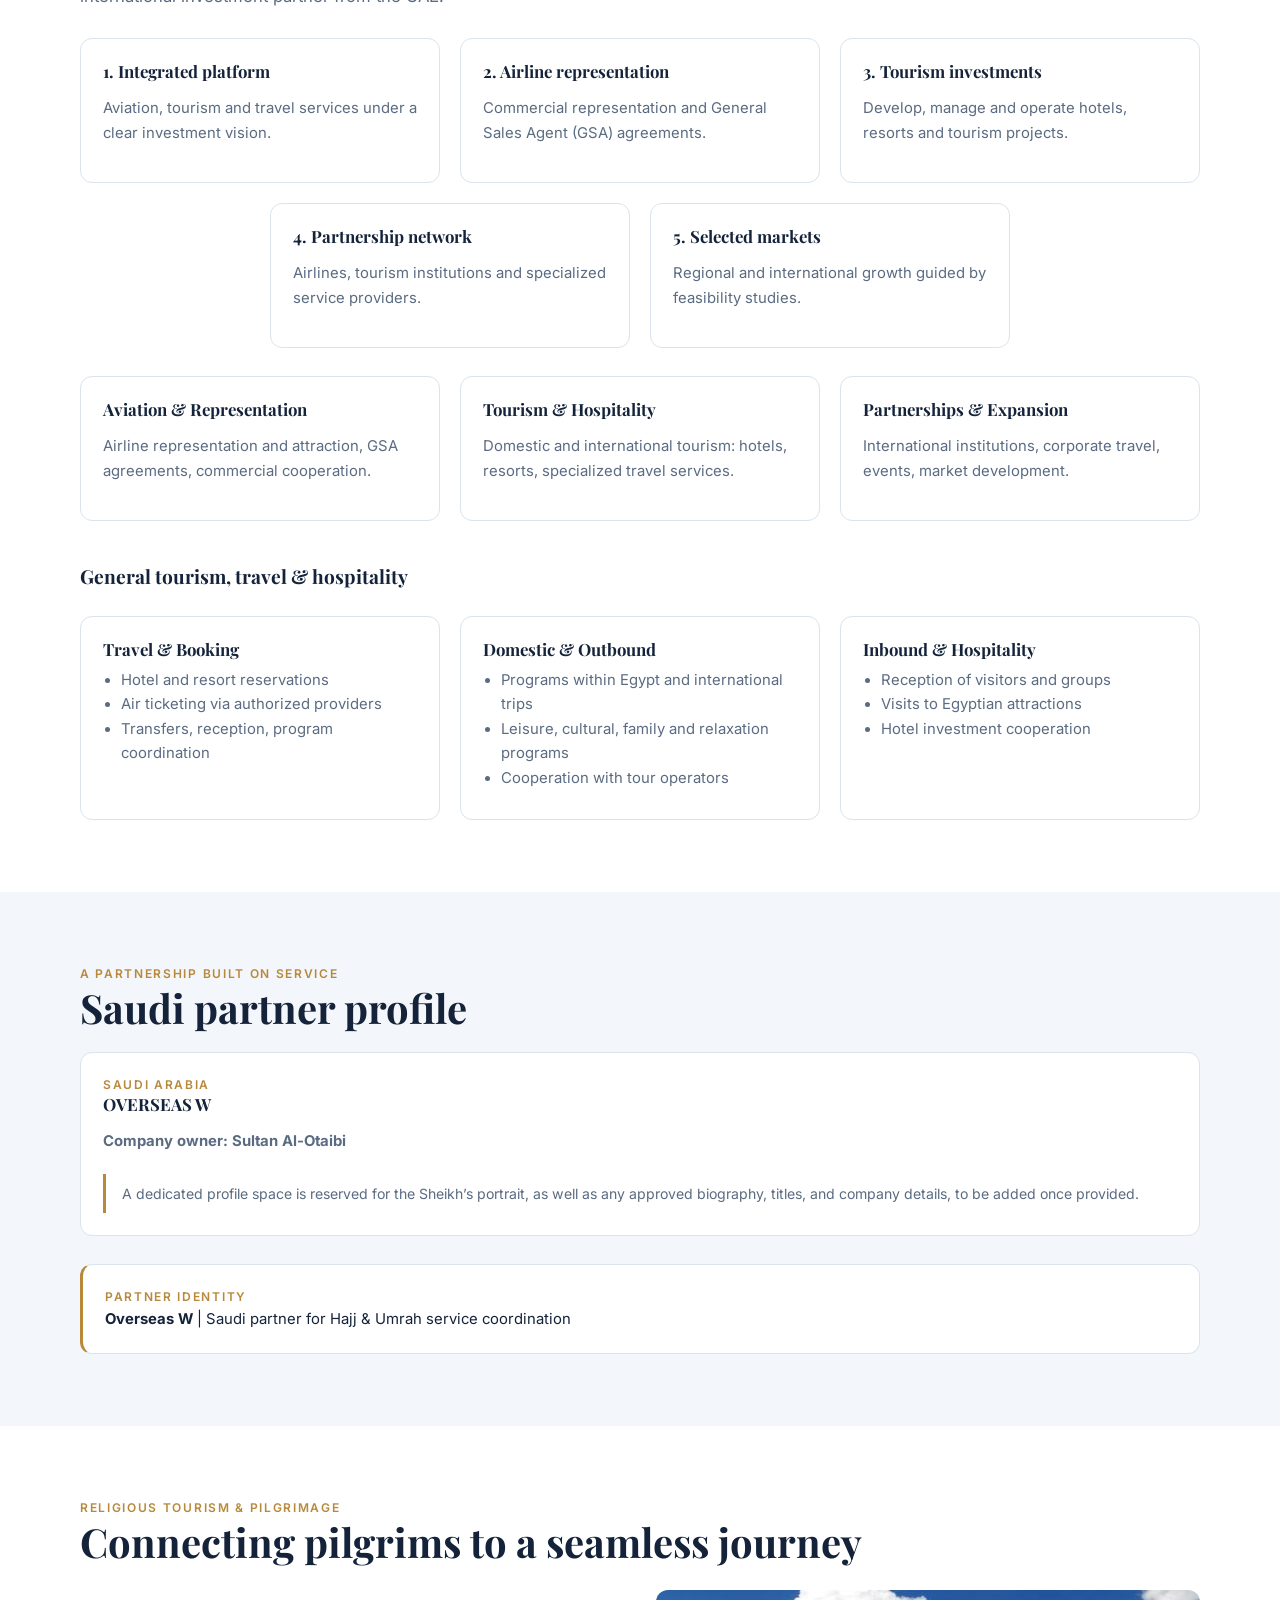
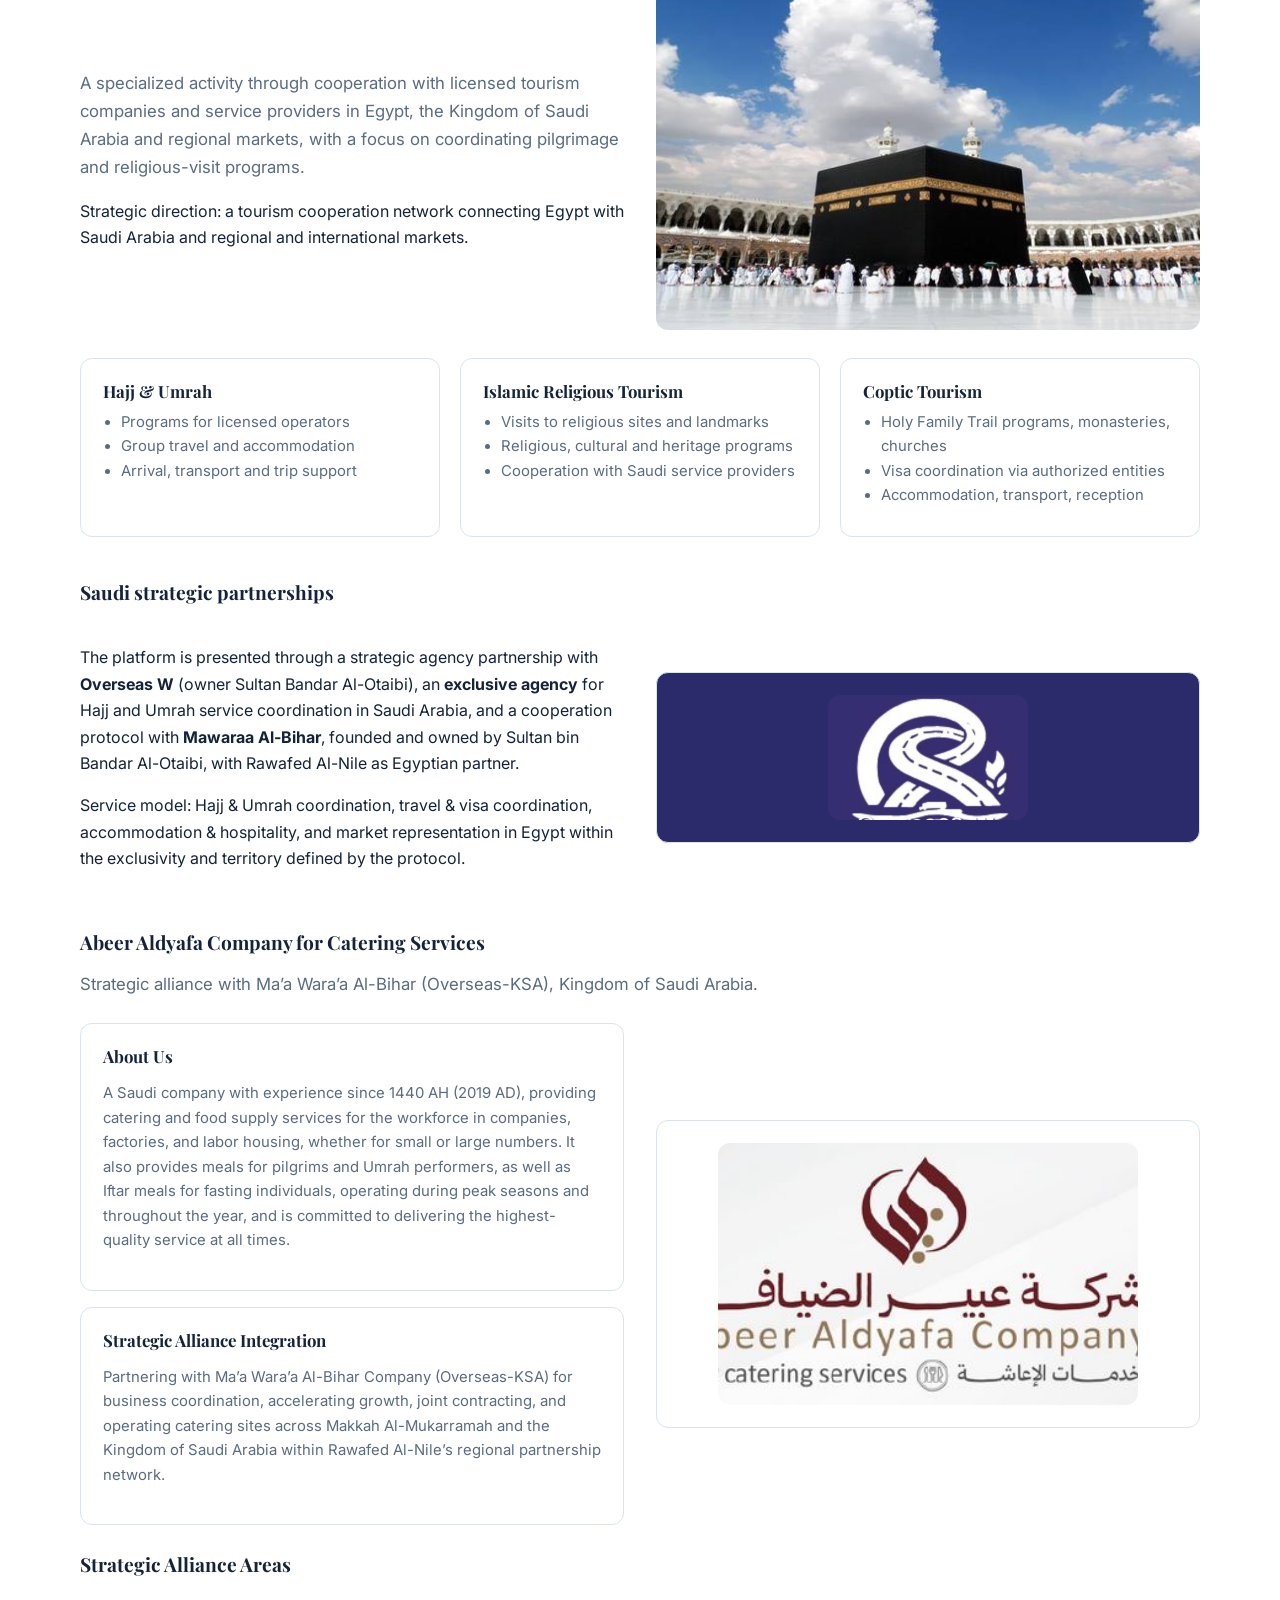
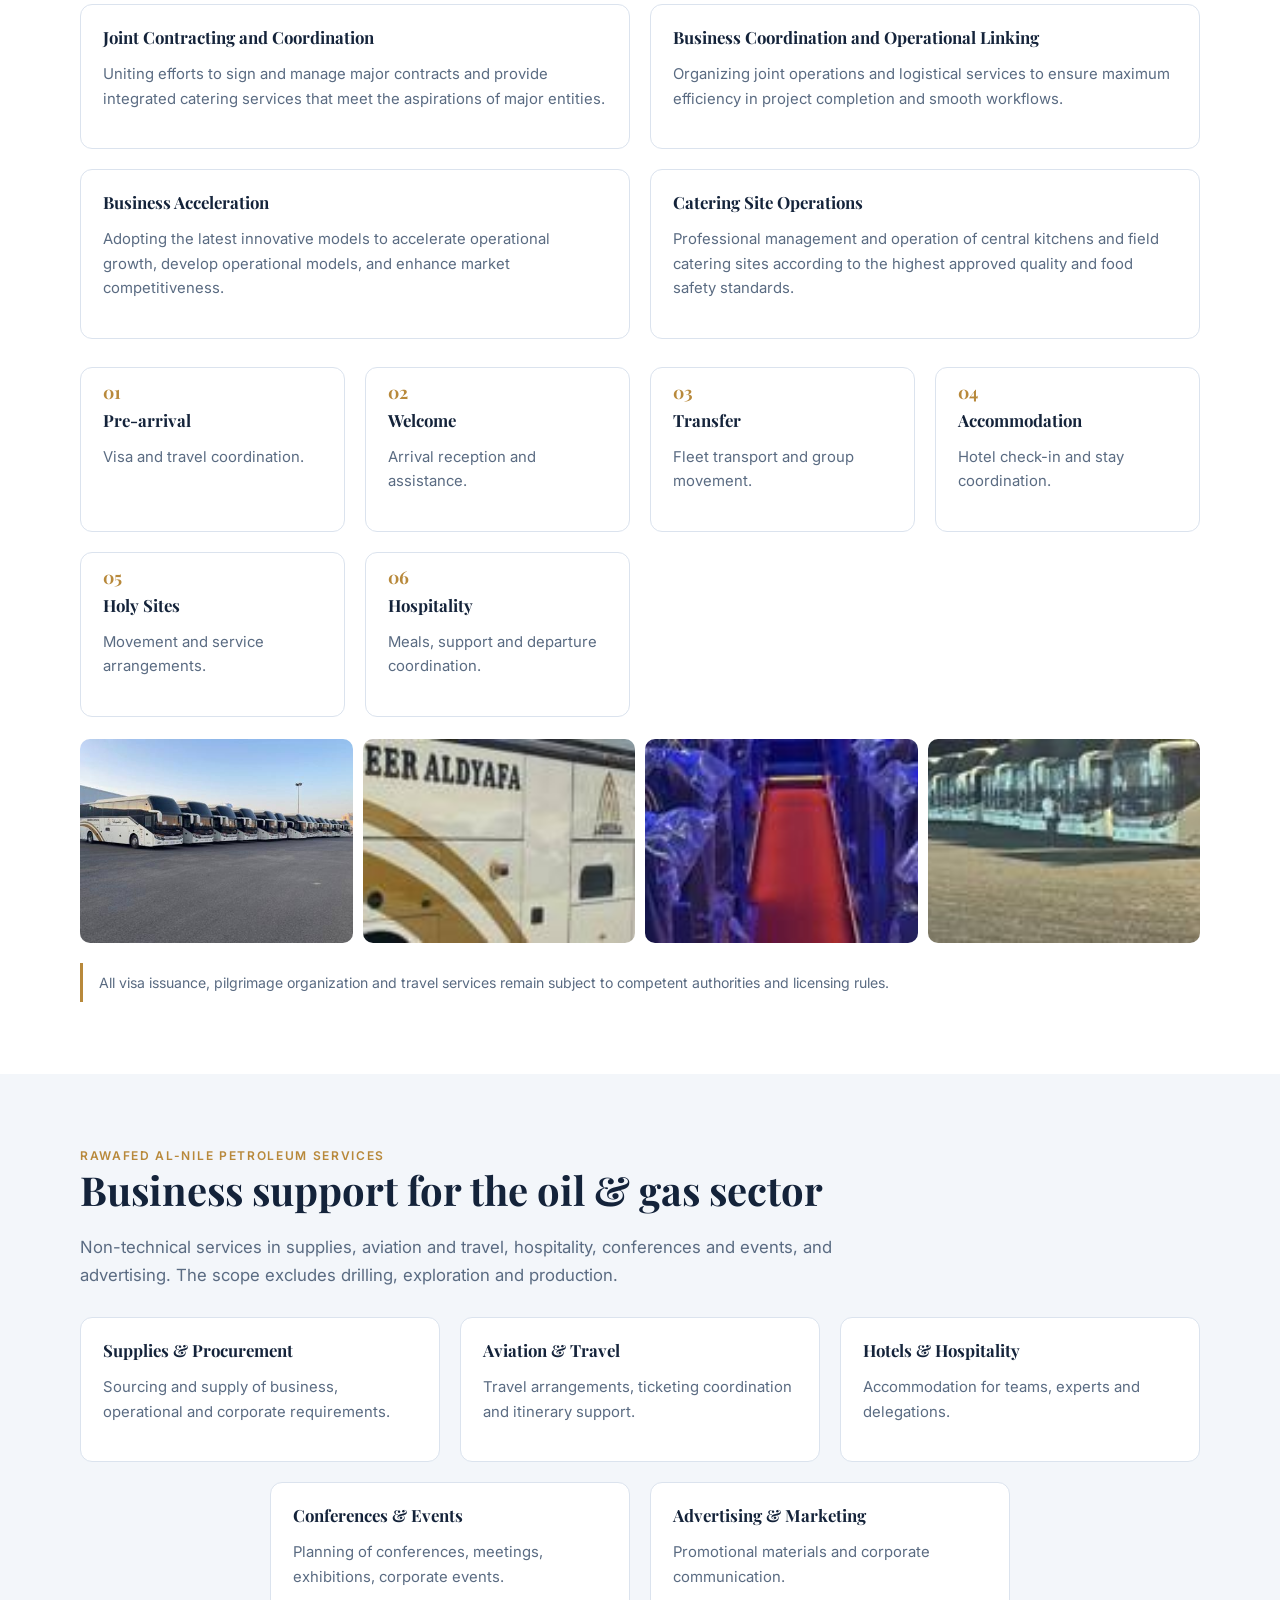
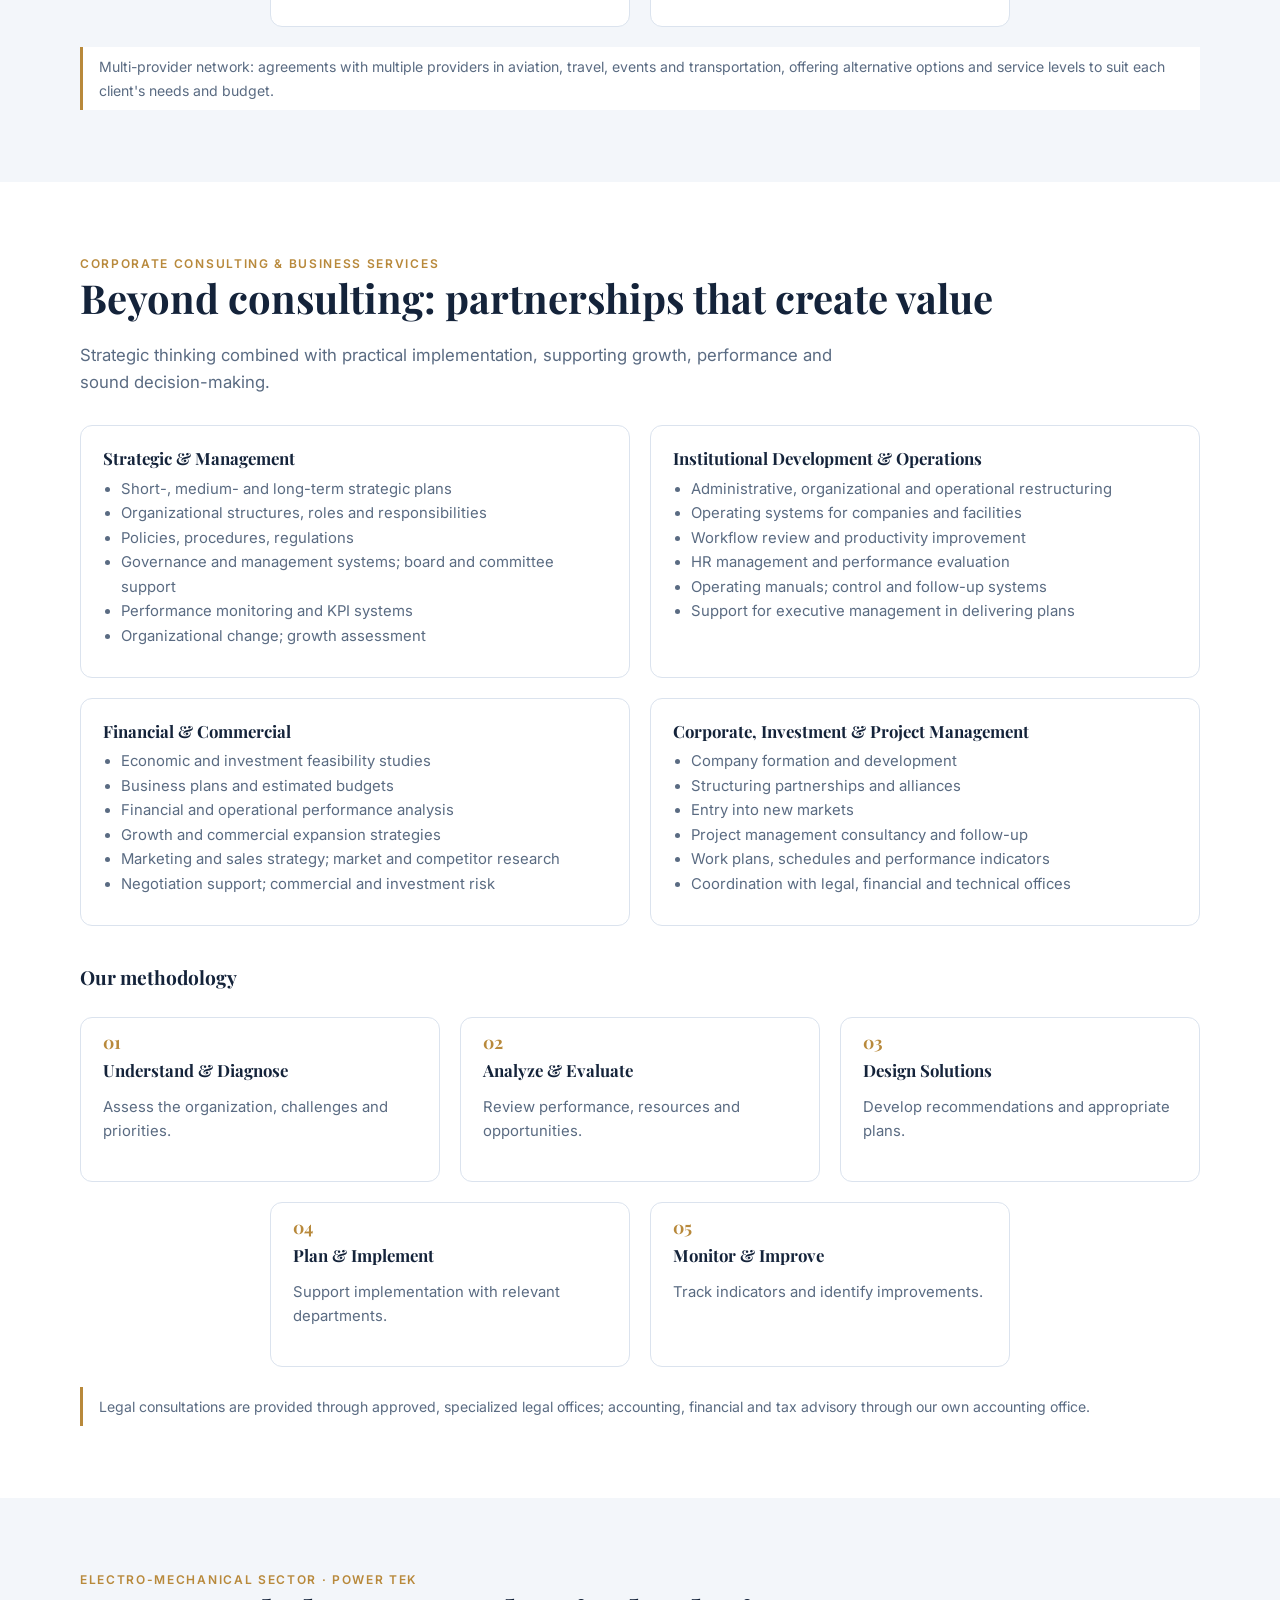
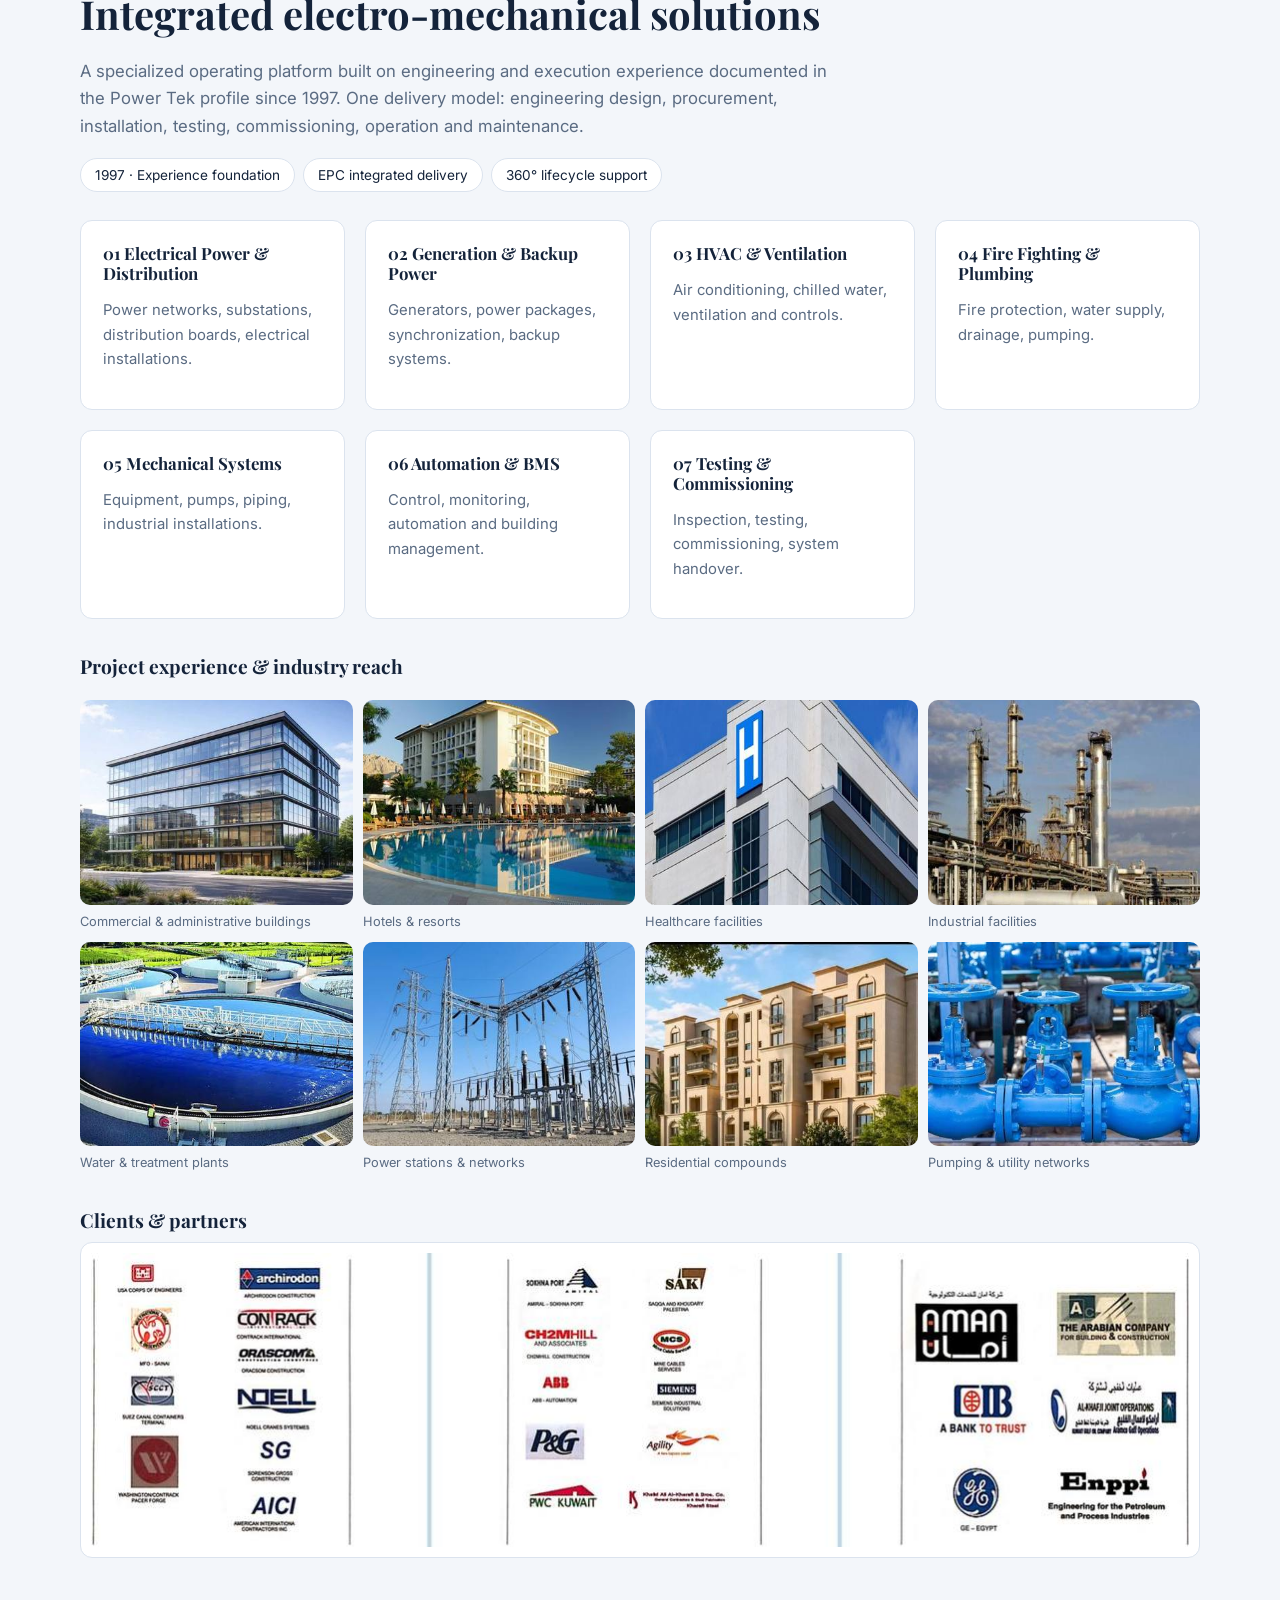
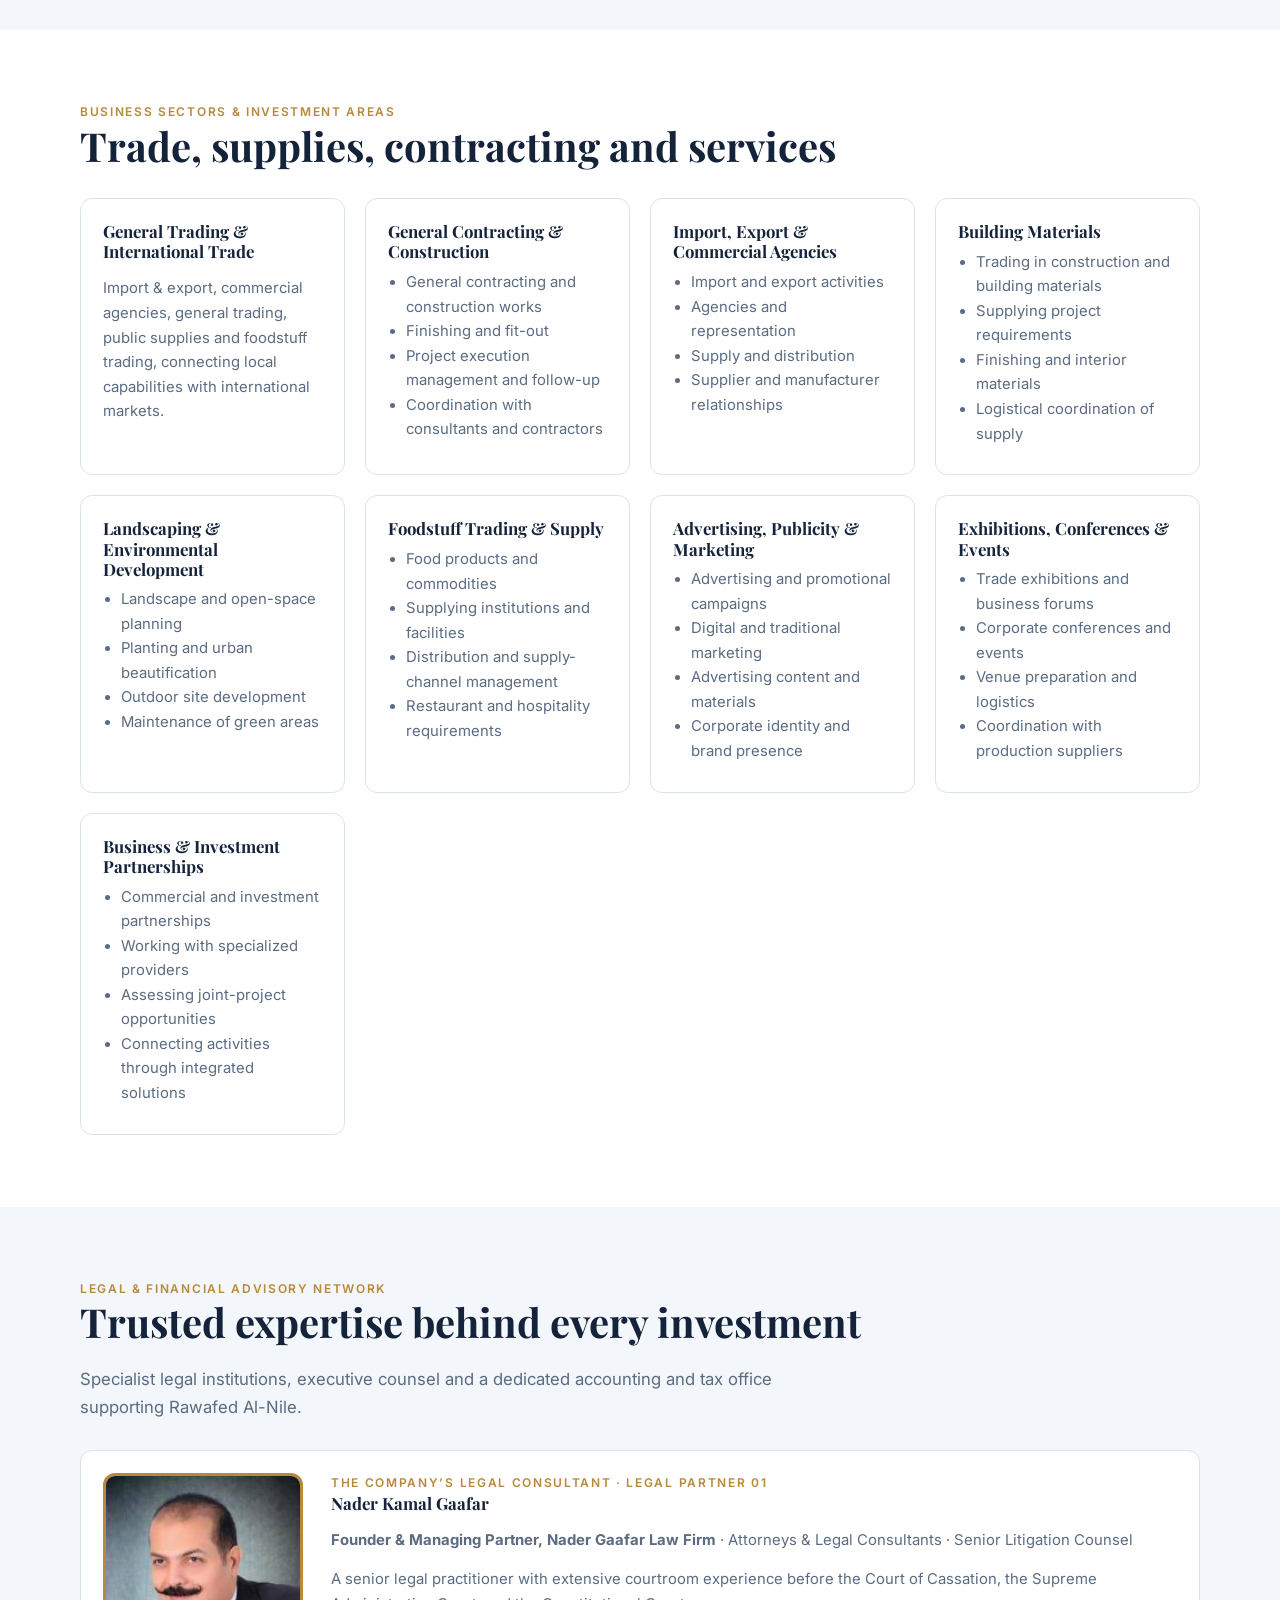
==== commit 97c6dc1b: "Deploy site through Cloudflare Worker" ====
--- a/index.html
+++ b/index.html
@@ -1,5 +1,5 @@
-﻿<!DOCTYPE html>
-<html lang="en" dir="ltr" data-theme="dark">
+<!DOCTYPE html>
+<html lang="en" dir="ltr" data-theme="light">
     <head>
         <meta charset="utf-8">
         <meta name="viewport" content="width=device-width, initial-scale=1, viewport-fit=cover">
--- a/css/styles.css
+++ b/css/styles.css
@@ -16,7 +16,7 @@
 .c h3{font-size:1.05rem}.c p,.c li{color:var(--mute);font-size:.93rem}.c ul{padding-left:18px;margin:.4em 0}
 .hero{background:linear-gradient(#0b2447d9,#0b2447ee),var(--hb) center/cover;color:#fff;padding:110px 5vw 90px;text-align:center}
 .hero h1{font-size:clamp(2.2rem,6vw,4rem);letter-spacing:.04em}.hero p{max-width:680px;margin:0 auto 1.4em;color:#cfdcec}
-.btn{display:inline-block;background:var(--gold);color:#fff;padding:12px 26px;border-radius:99px;text-decoration:none;font-weight:600;margin:4px}
+.btn{display:inline-flex;align-items:center;justify-content:center;min-height:44px;line-height:1.2;text-align:center;background:var(--gold);color:#fff;padding:12px 26px;border-radius:99px;text-decoration:none;font-weight:600;margin:4px}
 .btn.o{background:none;border:1px solid #fff}
 .logos{display:grid;grid-template-columns:repeat(3,1fr);gap:16px;margin-top:28px}
 .logos div{background:#fff;border-radius:10px;padding:18px;border:1px solid var(--line);min-height:230px;display:flex;align-items:center;justify-content:center;overflow:hidden}.logos img{display:block;width:100%;height:175px;object-fit:contain;object-position:center;padding:8px 12px}
@@ -29,7 +29,7 @@
 .gal{display:grid;grid-template-columns:repeat(auto-fit,minmax(150px,1fr));gap:10px;margin-top:22px}.gal img{border-radius:10px;height:120px;width:100%;object-fit:cover}
 .note{border-left:3px solid var(--gold);padding:8px 16px;color:var(--mute);font-size:.88rem;margin-top:20px;background:var(--card)}
 footer{background:var(--navy);color:#cfdcec;padding:50px 5vw;font-size:.9rem}footer a{color:#fff}.footer-grid{display:grid;gap:32px;grid-template-columns:1.2fr 1fr 1fr}.footer-grid h3{color:#fff;margin-bottom:12px}.footer-grid p{margin:0 0 12px}.footer-grid b{color:#fff}.footer-inquiry{display:block;width:max-content;margin-top:16px}.footer-contact p{line-height:1.55}.footer-offices a{display:inline-block;margin-bottom:4px}@media(max-width:700px){.footer-grid{grid-template-columns:1fr}}
-.tb{flex:none;min-height:44px;background:var(--navy);color:#fff;border:0;border-radius:99px;padding:7px 16px;font:600 .8rem Inter,sans-serif;cursor:pointer;transition:background .2s ease,color .2s ease}.tb:hover,.tb:focus-visible{background:var(--blue)}.tb.pdf{background:var(--gold)}
+.tb{display:inline-flex;align-items:center;justify-content:center;flex:none;min-height:44px;line-height:1.2;text-align:center;background:var(--navy);color:#fff;border:0;border-radius:99px;padding:7px 16px;font:600 .8rem Inter,sans-serif;cursor:pointer;transition:background .2s ease,color .2s ease}.tb:hover,.tb:focus-visible{background:var(--blue)}.tb.pdf{background:var(--gold)}
 .fg{display:grid;gap:12px;grid-template-columns:repeat(auto-fit,minmax(220px,1fr));margin:14px 0}input,select,textarea{width:100%;font:inherit;padding:11px 13px;border:1px solid var(--line);border-radius:8px;background:var(--bg);color:var(--ink);margin-bottom:12px}.fg input,.fg select{margin:0}
 [dir=rtl] body,[dir=rtl] h1,[dir=rtl] h2,[dir=rtl] h3,[dir=rtl] .st .c:before{font-family:Cairo,Tahoma,sans-serif}[dir=rtl] .kick{letter-spacing:0}[dir=rtl] .p.l{text-align:right}[dir=rtl] .c ul{padding:0 18px 0 0}[dir=rtl] .note{border-left:0;border-right:3px solid var(--gold)}[dir=rtl] .st .c:before{left:auto;right:22px}
 
@@ -42,3 +42,67 @@
 .g6{grid-template-columns:repeat(3,minmax(0,1fr))}@media(max-width:900px){.g6{grid-template-columns:repeat(2,minmax(0,1fr))}}@media(max-width:560px){.g6{grid-template-columns:1fr}}
 .g:not(.g5){grid-template-columns:repeat(3,minmax(0,1fr));align-items:stretch}.g:not(.g5)>.c{height:100%;box-sizing:border-box}.g:not(.g5)>.c:nth-child(4):nth-last-child(2){grid-column:1}.g:not(.g5)>.c:nth-child(5):last-child{grid-column:3}.g:not(.g5)>.c:nth-child(7):nth-last-child(2){grid-column:1}.g:not(.g5)>.c:nth-child(7):last-child{grid-column:2}.g:not(.g5)>.c:nth-child(8):last-child{grid-column:3}.g:not(.g5)>.c:nth-child(10):nth-last-child(2){grid-column:1}.g:not(.g5)>.c:nth-child(11):last-child{grid-column:3}@media(max-width:900px){.g:not(.g5){grid-template-columns:repeat(2,minmax(0,1fr))}.g:not(.g5)>.c{grid-column:auto!important}}@media(max-width:560px){.g:not(.g5){grid-template-columns:1fr}}
 .g:has(> .c:nth-child(4):last-child){grid-template-columns:repeat(2,minmax(0,1fr))}.g:has(> .c:nth-child(4):last-child)>.c{grid-column:auto!important}.g:has(> .c:nth-child(5):last-child){grid-template-columns:repeat(6,minmax(0,1fr))}.g:has(> .c:nth-child(5):last-child)>.c{grid-column:span 2!important}.g:has(> .c:nth-child(5):last-child)>.c:nth-child(4){grid-column:2 / span 2!important}.g:has(> .c:nth-child(5):last-child)>.c:nth-child(5){grid-column:4 / span 2!important}.footer-inquiry{min-width:210px}.tb.pdf{min-width:150px}@media(max-width:900px){.g:has(> .c:nth-child(4):last-child){grid-template-columns:repeat(2,minmax(0,1fr))}.g:has(> .c:nth-child(5):last-child){grid-template-columns:repeat(2,minmax(0,1fr))}.g:has(> .c:nth-child(5):last-child)>.c{grid-column:auto!important}}@media(max-width:560px){.g:has(> .c:nth-child(4):last-child),.g:has(> .c:nth-child(5):last-child){grid-template-columns:1fr}}
+
+/* Mobile-only navigation and overflow fixes. Desktop layout remains unchanged. */
+.mobile-menu-toggle{display:none}
+@media(max-width:700px){
+  html,body{max-width:100%}
+  nav{padding:8px 14px;align-items:center;gap:8px;min-height:60px}
+  nav .brand img{height:34px}
+  nav .nav-actions{margin-left:auto;gap:4px}
+  nav .nav-actions .tb{min-height:42px;padding:7px 10px}
+  nav .nav-actions .tb.pdf{display:none}
+  .mobile-menu-toggle{display:inline-flex;order:2;flex:0 0 44px;min-height:44px;width:44px;flex-direction:column;justify-content:center;gap:5px;padding:10px;border:1px solid var(--line);border-radius:8px;background:var(--card);color:var(--ink);cursor:pointer}
+  .mobile-menu-toggle span{display:block;width:21px;height:2px;background:currentColor;margin:auto;transition:transform .2s,opacity .2s}
+  nav .nav-links{display:none;order:4;flex-basis:100%;width:100%;padding:8px 0 2px;gap:0;flex-direction:column;align-items:stretch;flex-wrap:nowrap;background:var(--card);border-top:1px solid var(--line)}
+  nav .nav-links.is-open{display:flex}
+  nav .nav-links>a,.nav-menu summary{display:block;width:100%;padding:13px 4px;border-bottom:1px solid var(--line);font-size:1rem}
+  nav .nav-menu{width:100%}
+  .nav-menu-panel{border:0;border-radius:0;background:var(--alt);padding:4px 8px}
+  section{padding:52px 5vw}
+  .hero{padding:78px 5vw 62px}
+  .hero h1{font-size:clamp(2rem,10vw,3rem);line-height:1.12}
+  .hero p{font-size:1rem}
+  .two{grid-template-columns:1fr;gap:22px}
+  .g:not(.g5),.g5,.g6,.g:has(> .c:nth-child(4):last-child),.g:has(> .c:nth-child(5):last-child){grid-template-columns:1fr}
+  .g:not(.g5)>.c,.g5 .c,.g:has(> .c:nth-child(5):last-child)>.c{grid-column:auto!important}
+  .c{padding:18px}
+  .adv,.adv.s{grid-template-columns:1fr}
+  .adv img,.adv.s img{width:min(100%,220px);height:auto;max-height:280px;margin:auto}
+  .fg{grid-template-columns:1fr;gap:0}
+  input,select,textarea{font-size:16px;min-height:46px}
+  .contact-form{max-width:none}
+  .footer-grid{gap:24px}
+}
+
+/* Responsive hardening: intrinsic sizing, shared sector navigation, and RTL-safe behavior. */
+.w,.sector-page .wrap{width:min(calc(100% - 32px),1150px);margin-inline:auto}
+.two,.g:not(.g5),.g5,.g6{grid-template-columns:repeat(auto-fit,minmax(min(100%,260px),1fr))}
+.g5 .c,.g:not(.g5)>.c{grid-column:auto!important}
+.two>*,.g>*{min-width:0}
+.two img{height:auto;aspect-ratio:16/10}
+.gal img{aspect-ratio:4/3;height:auto}
+.sector-page header .nav>nav{position:static;inset:auto;display:flex;align-items:center;gap:20px;padding:0;background:transparent;border:0;backdrop-filter:none;box-shadow:none}
+.sector-page .en{display:inline}.sector-page .ar{display:none}html[dir="rtl"] .sector-page .en{display:none}html[dir="rtl"] .sector-page .ar{display:inline}
+.sector-page header .nav a,.sector-page header .nav button{min-block-size:44px}
+button,a,input,select,textarea{touch-action:manipulation}
+:focus-visible{outline:3px solid var(--gold);outline-offset:3px}
+@media (max-width:820px){
+  .sector-page header .nav{position:relative;min-height:64px;flex-wrap:wrap}
+  .sector-page header .nav>nav{display:none;order:5;flex-basis:100%;width:100%;flex-direction:column;align-items:stretch;gap:0;padding:8px 0;background:var(--card);border-top:1px solid var(--line)}
+  .sector-page header .nav>nav.is-open{display:flex}
+  .sector-page header .nav>nav a{padding:10px 4px;border-bottom:1px solid var(--line);font-size:1rem}
+  .sector-page header .nav .menu{order:2;margin-inline-start:auto;min-inline-size:44px}
+  .sector-page header .nav .lang,.sector-page header .nav .theme{order:3;padding-inline:10px}
+  .sector-page .sector-grid,.sector-page .sector-steps{grid-template-columns:repeat(auto-fit,minmax(min(100%,240px),1fr))}
+  .sector-page .sector-split{grid-template-columns:minmax(0,1fr)}
+}
+@media (max-width:520px){
+  .two,.g:not(.g5),.g5,.g6,.sector-page .sector-grid,.sector-page .sector-steps{grid-template-columns:1fr}
+  .hero h1,.sector-page .sector-hero h1{font-size:clamp(2rem,9vw,3rem);text-wrap:balance}
+  section{padding-inline:max(14px,5vw)}
+}
+@media (horizontal-viewport-segments:2){
+  main,footer{padding-inline-start:max(5vw,env(viewport-segment-left 0 0));padding-inline-end:max(5vw,env(viewport-segment-right 1 0))}
+  nav{padding-inline-start:max(14px,env(viewport-segment-left 0 0));padding-inline-end:max(14px,env(viewport-segment-right 1 0))}
+}
